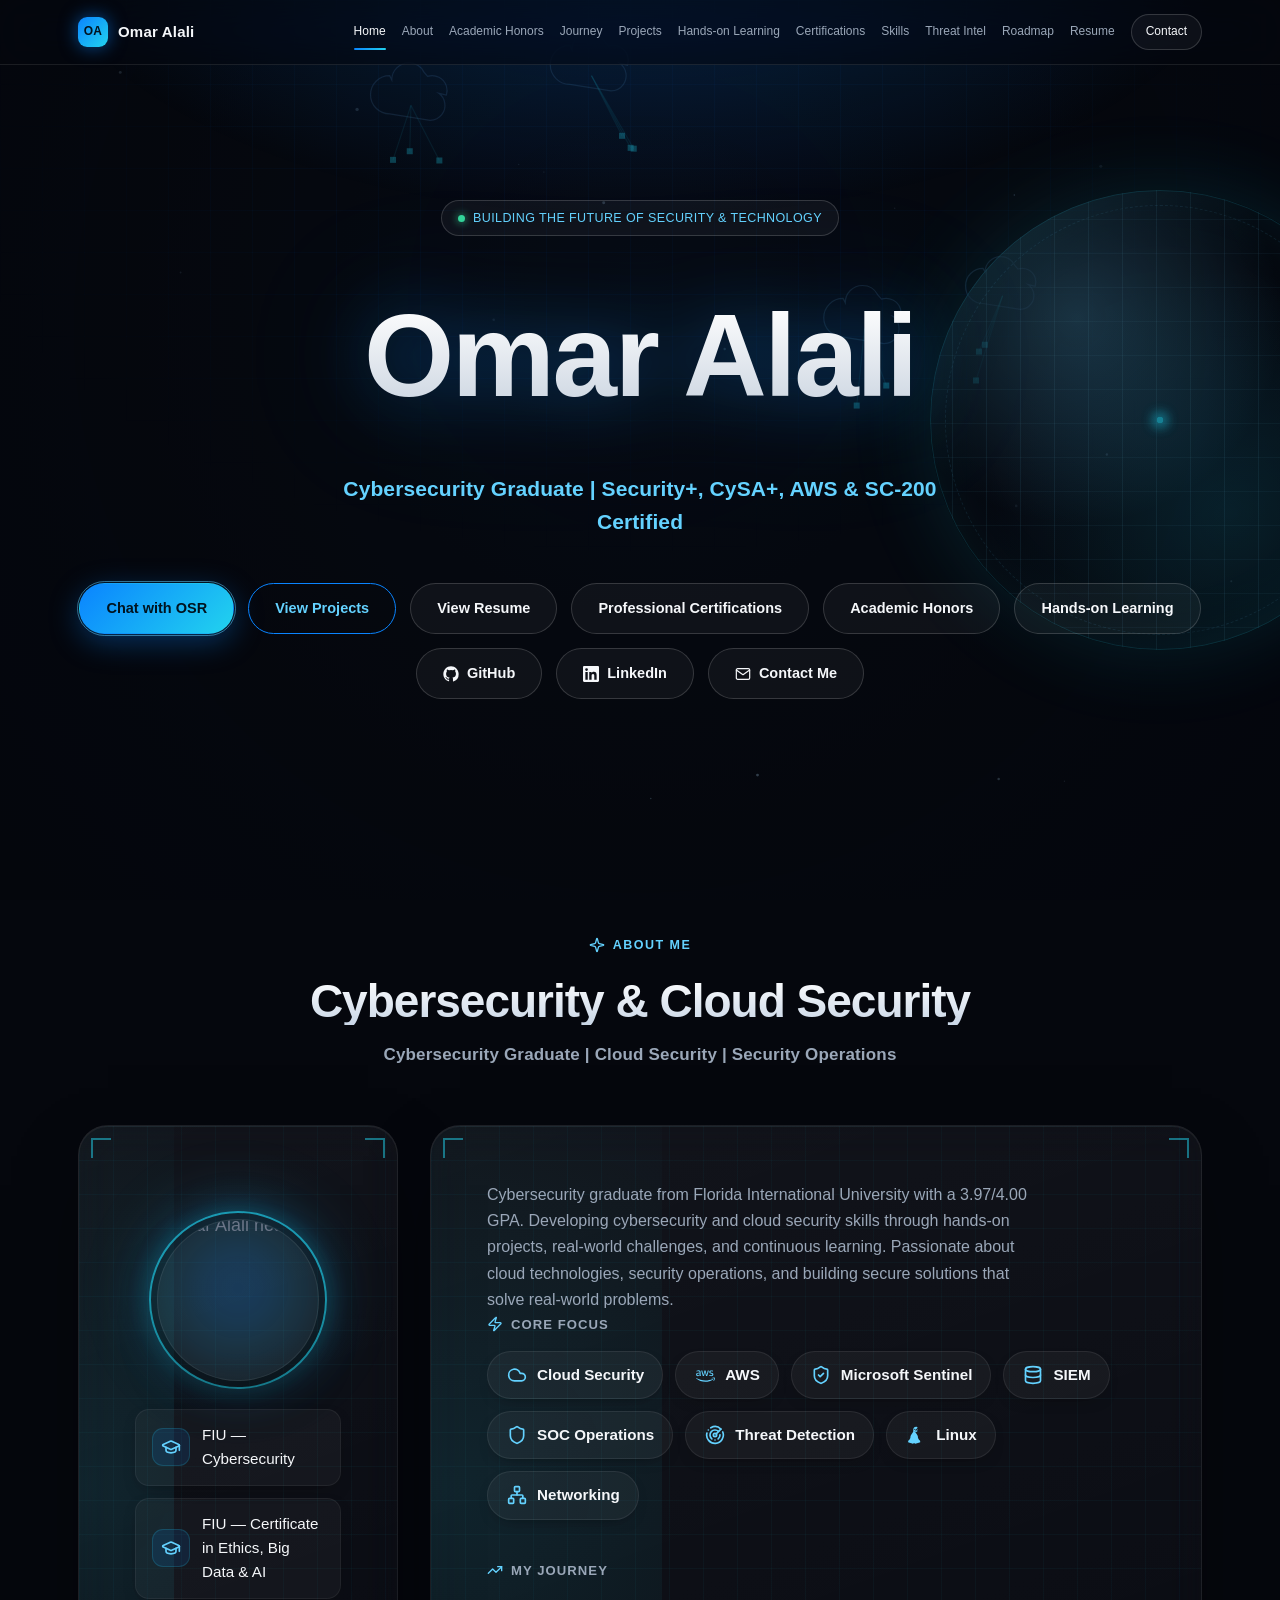
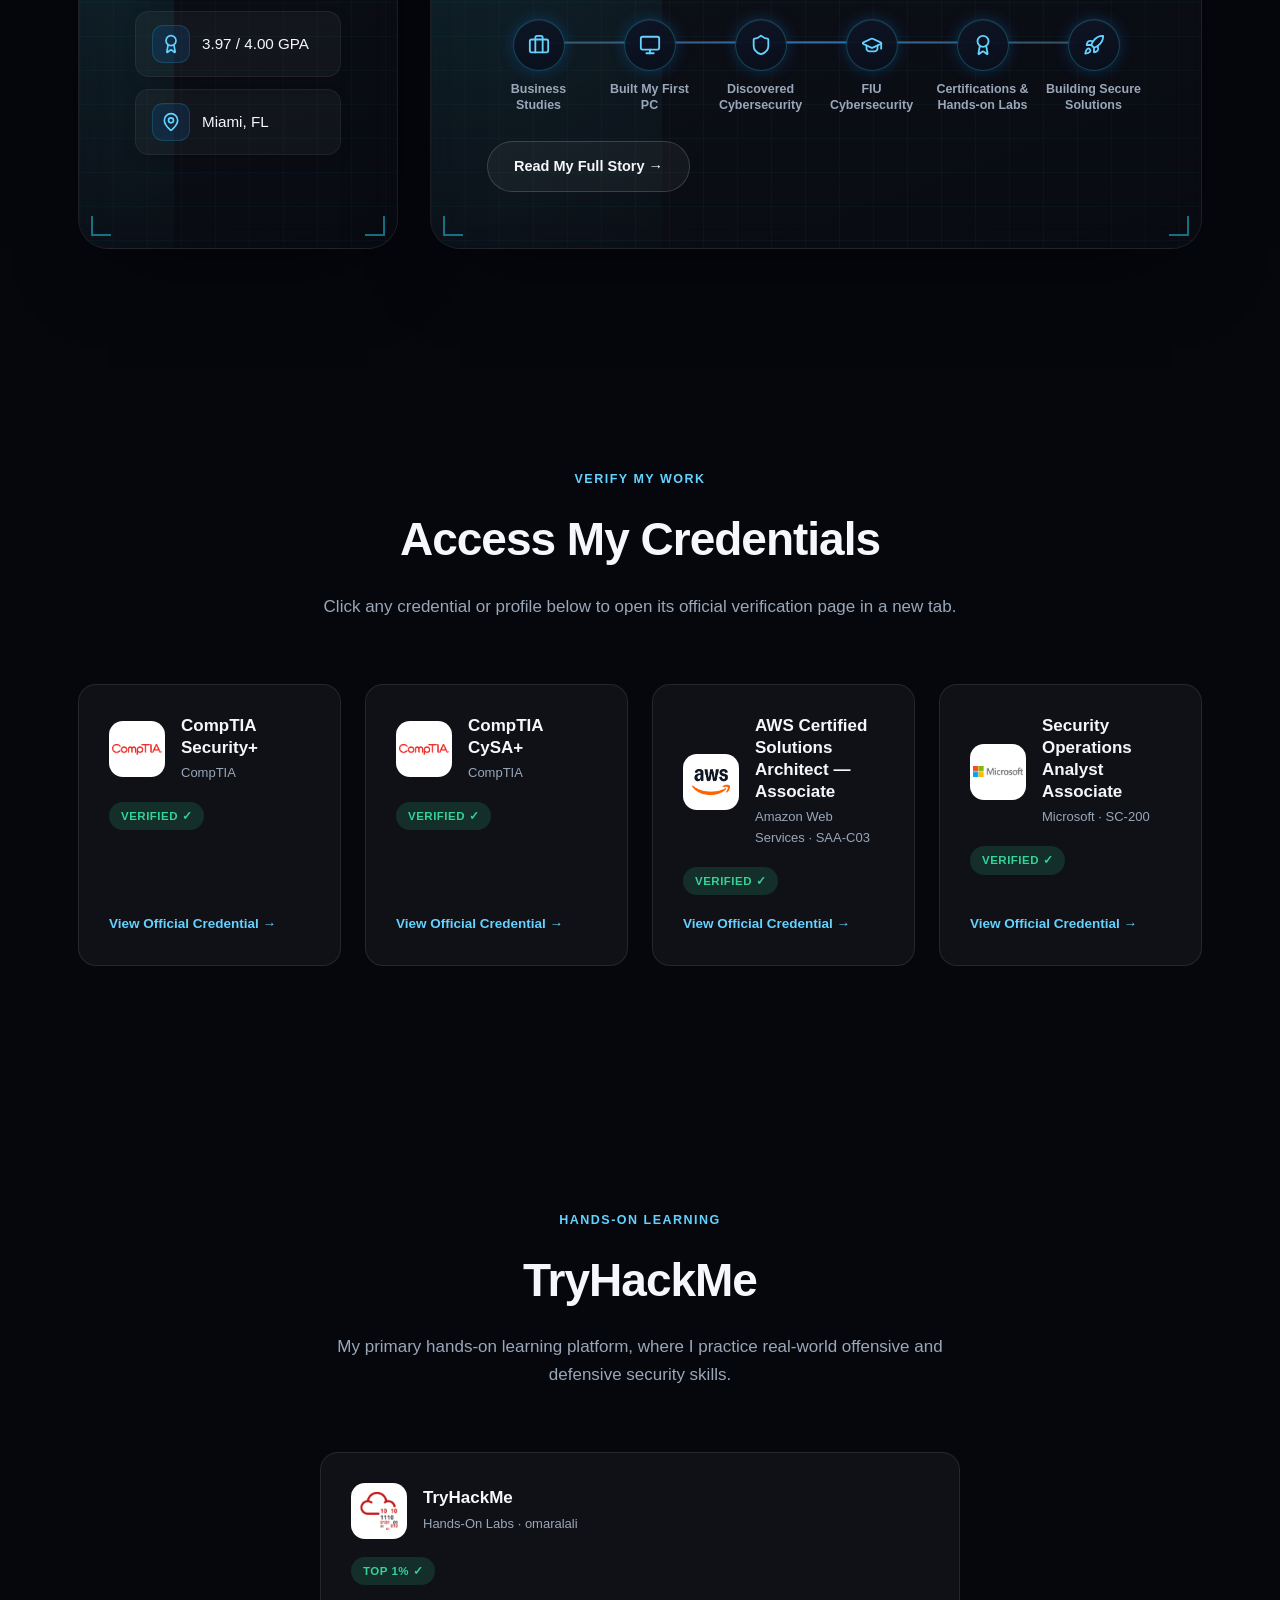
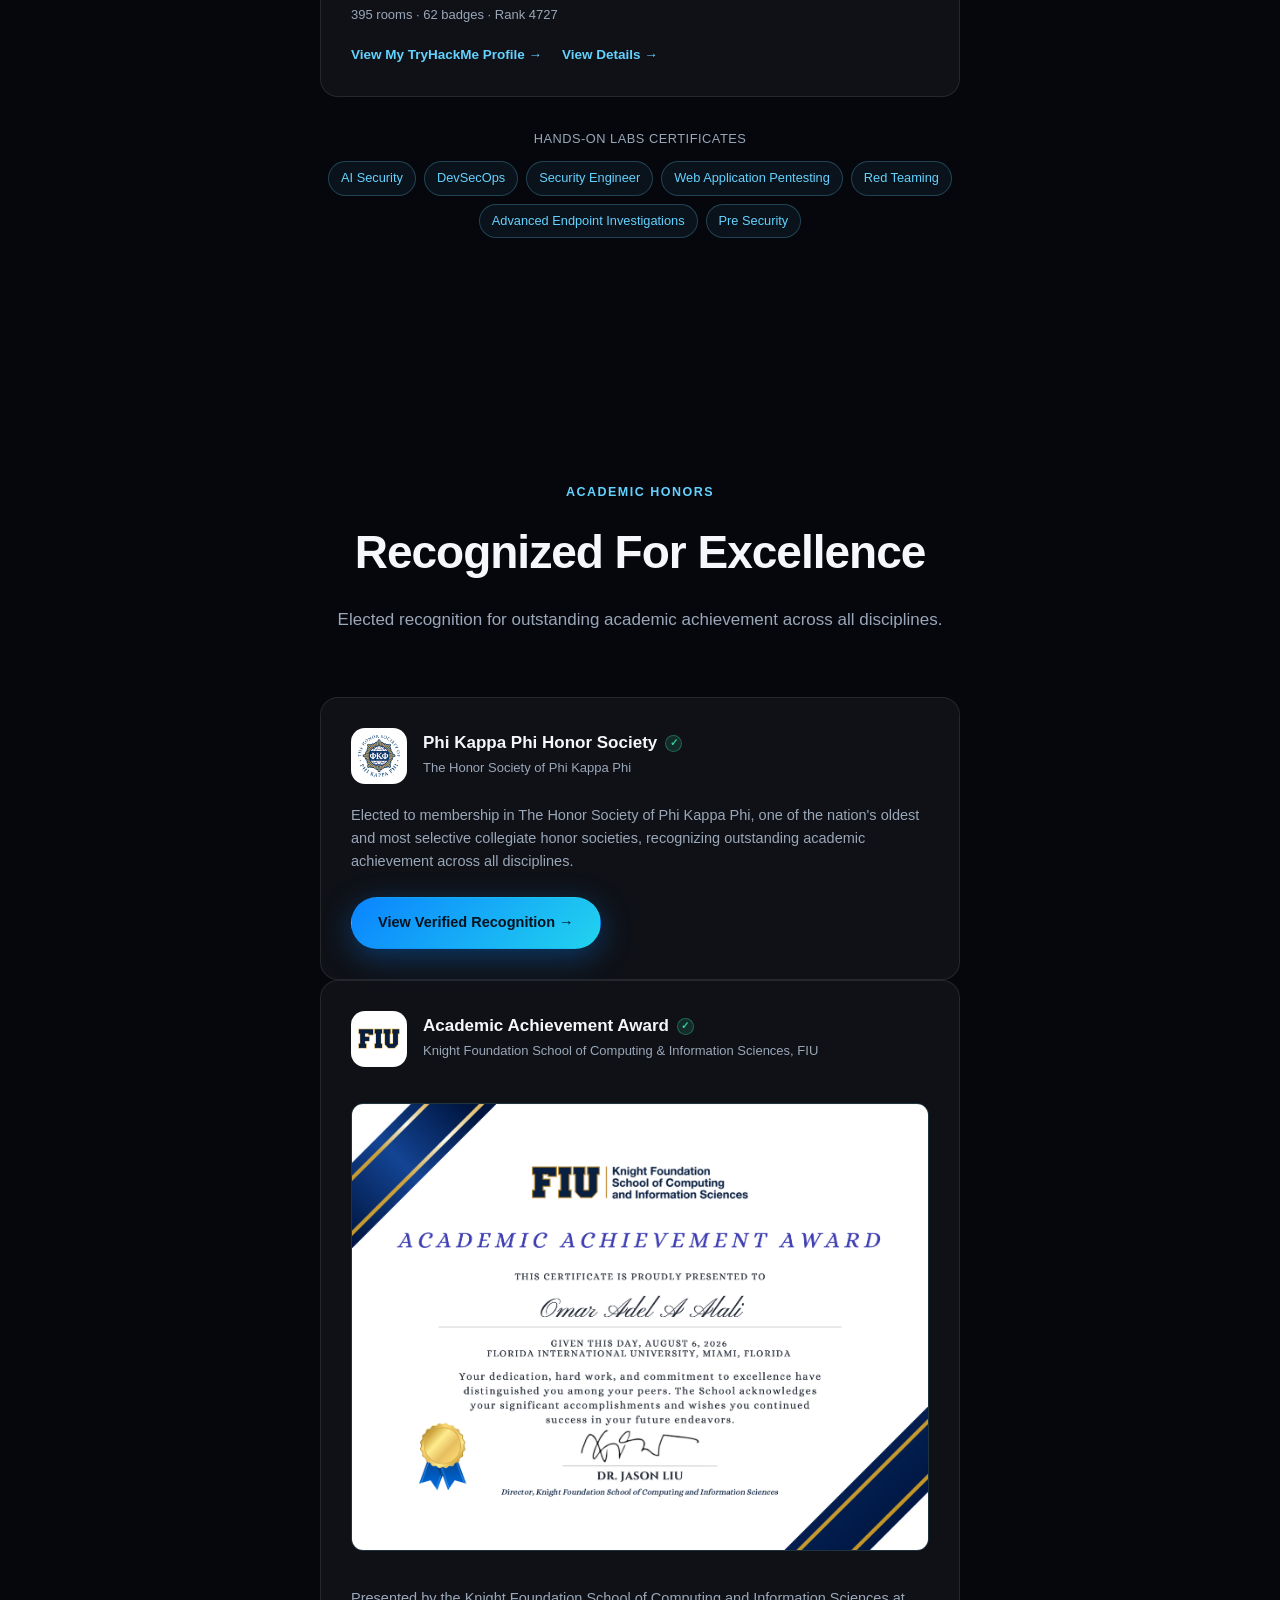
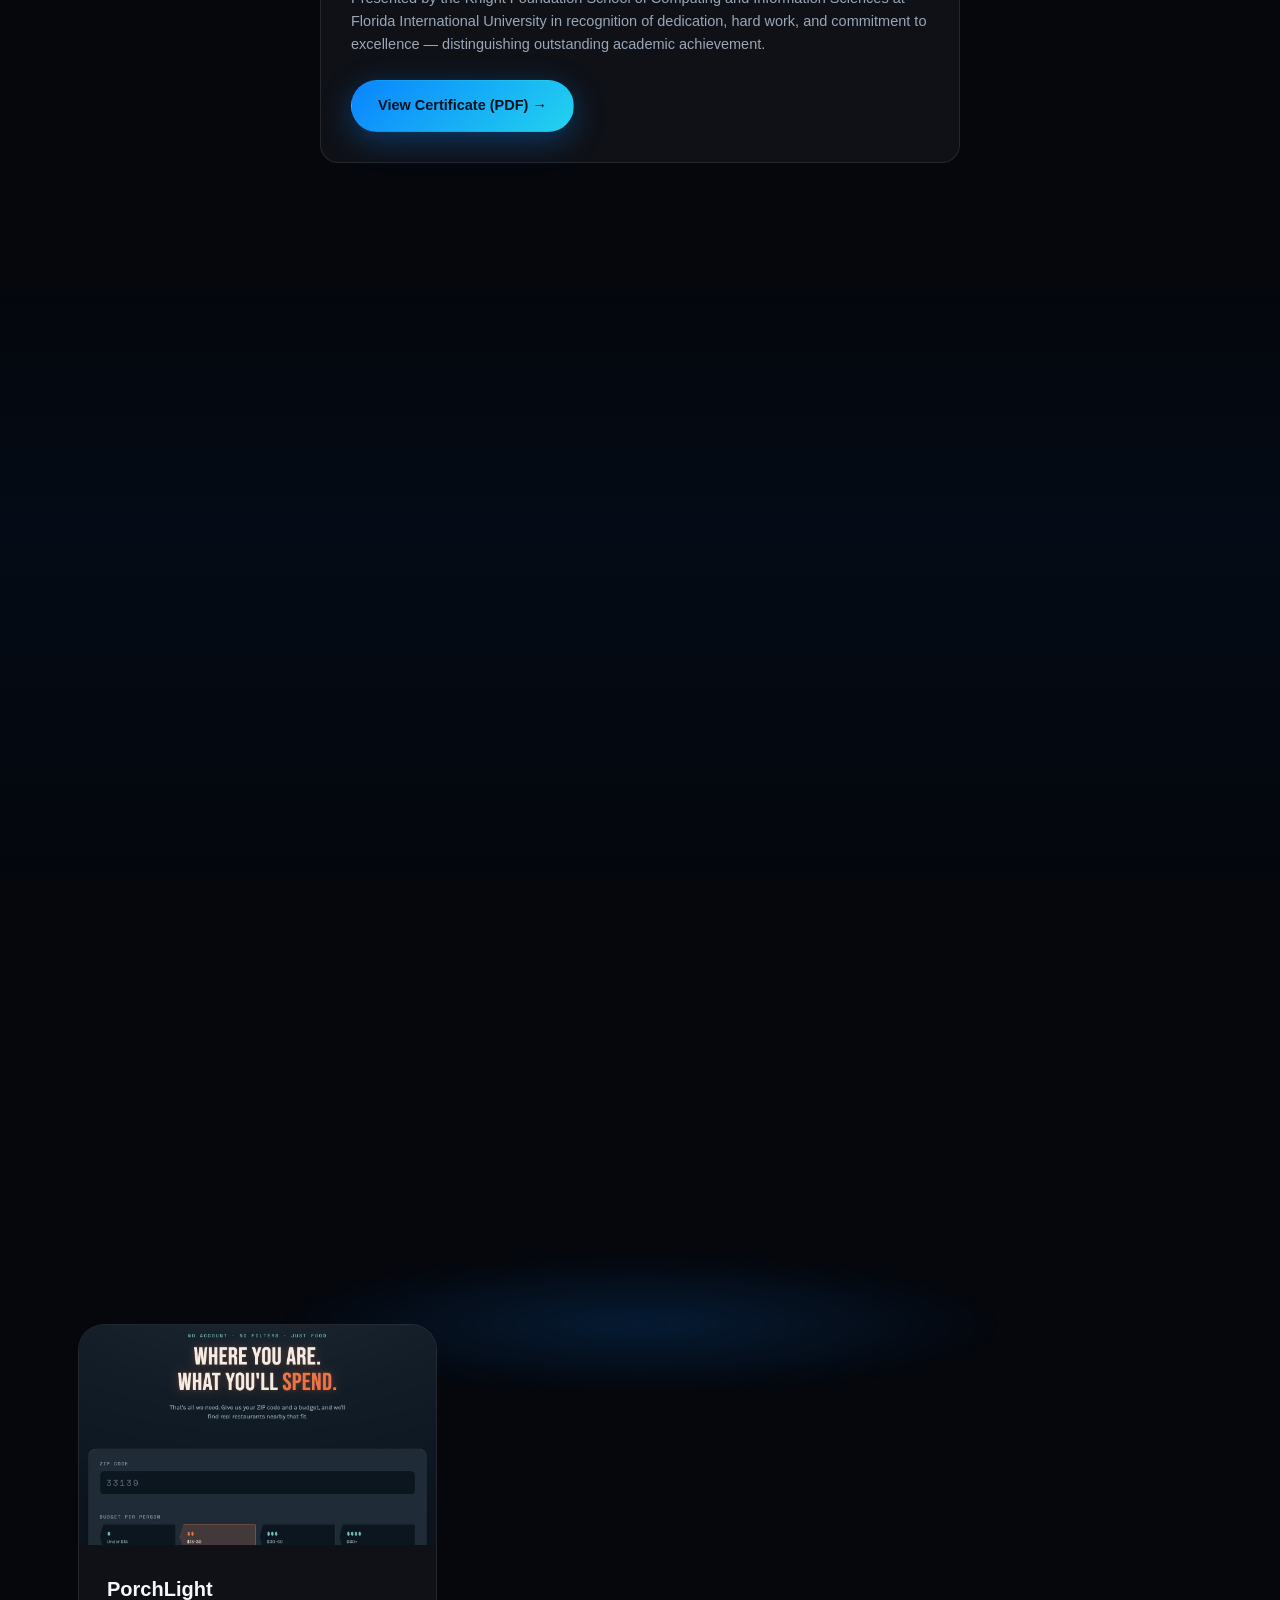
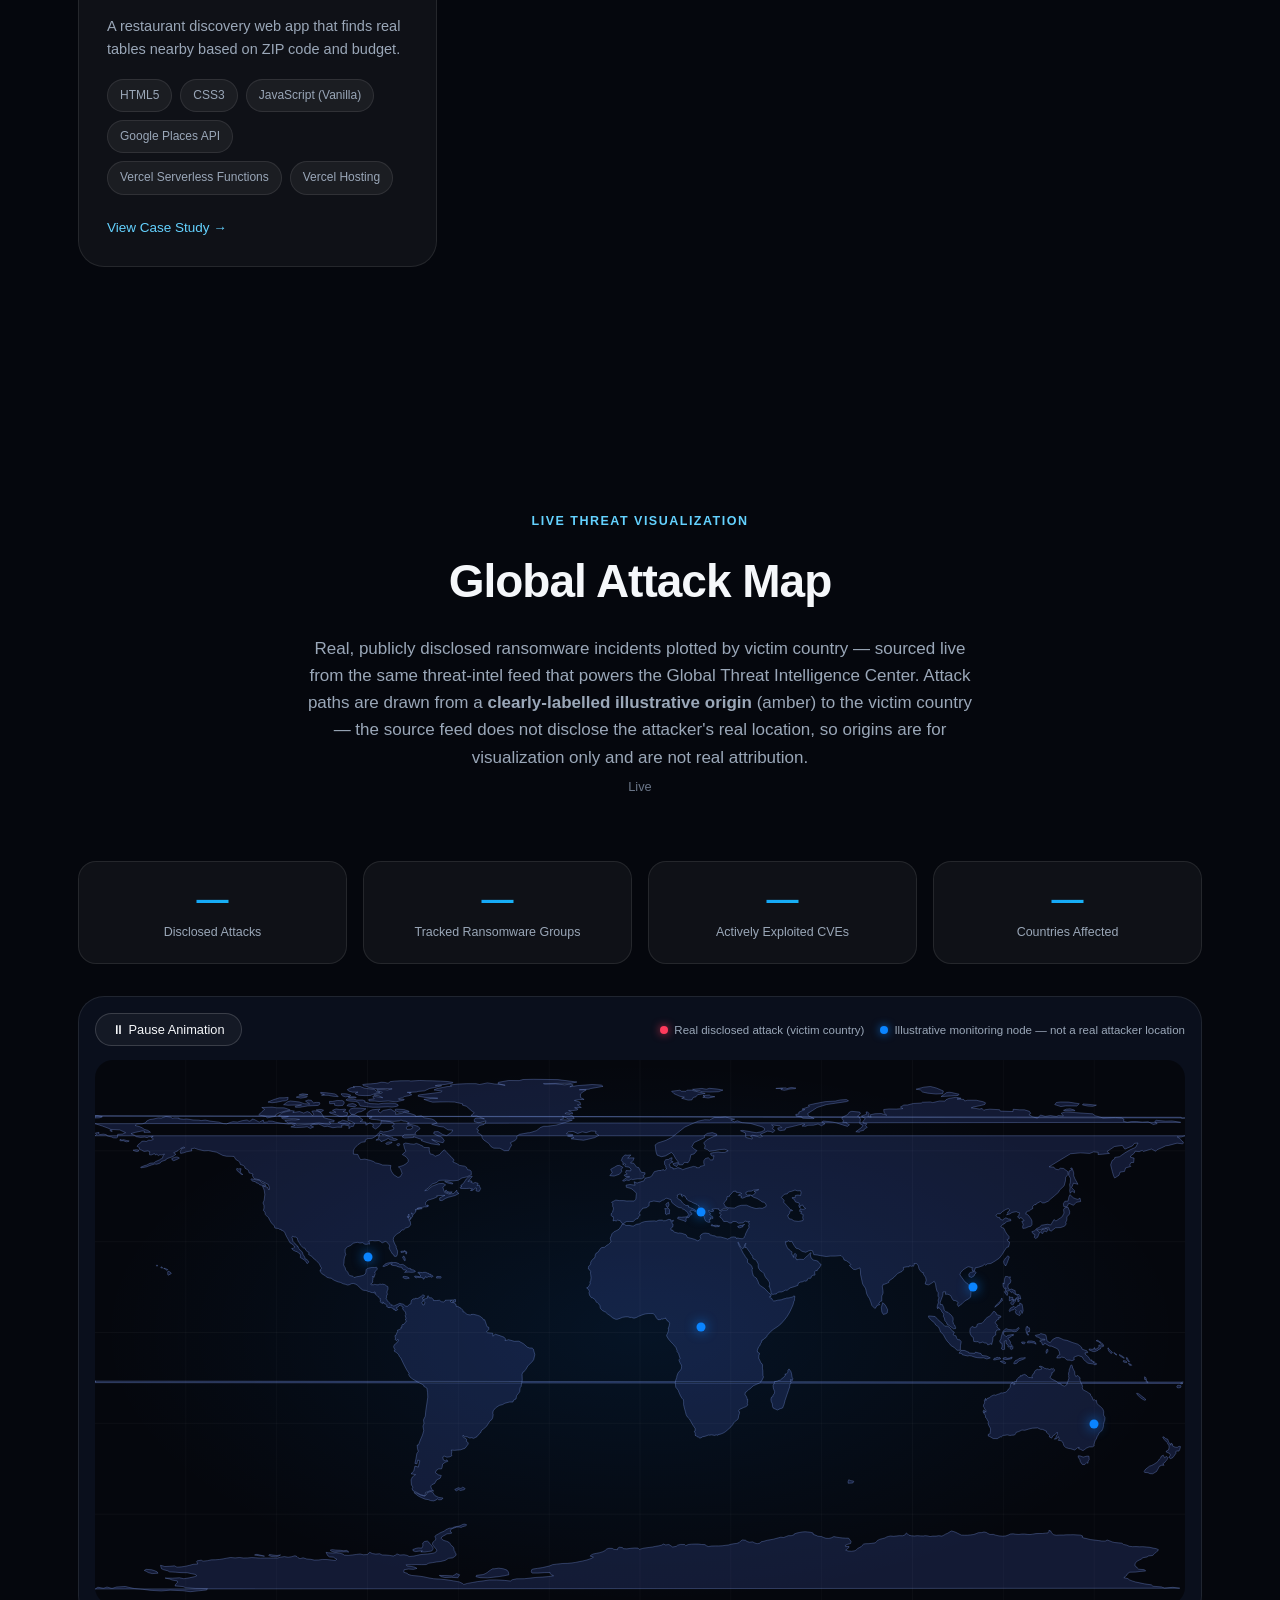
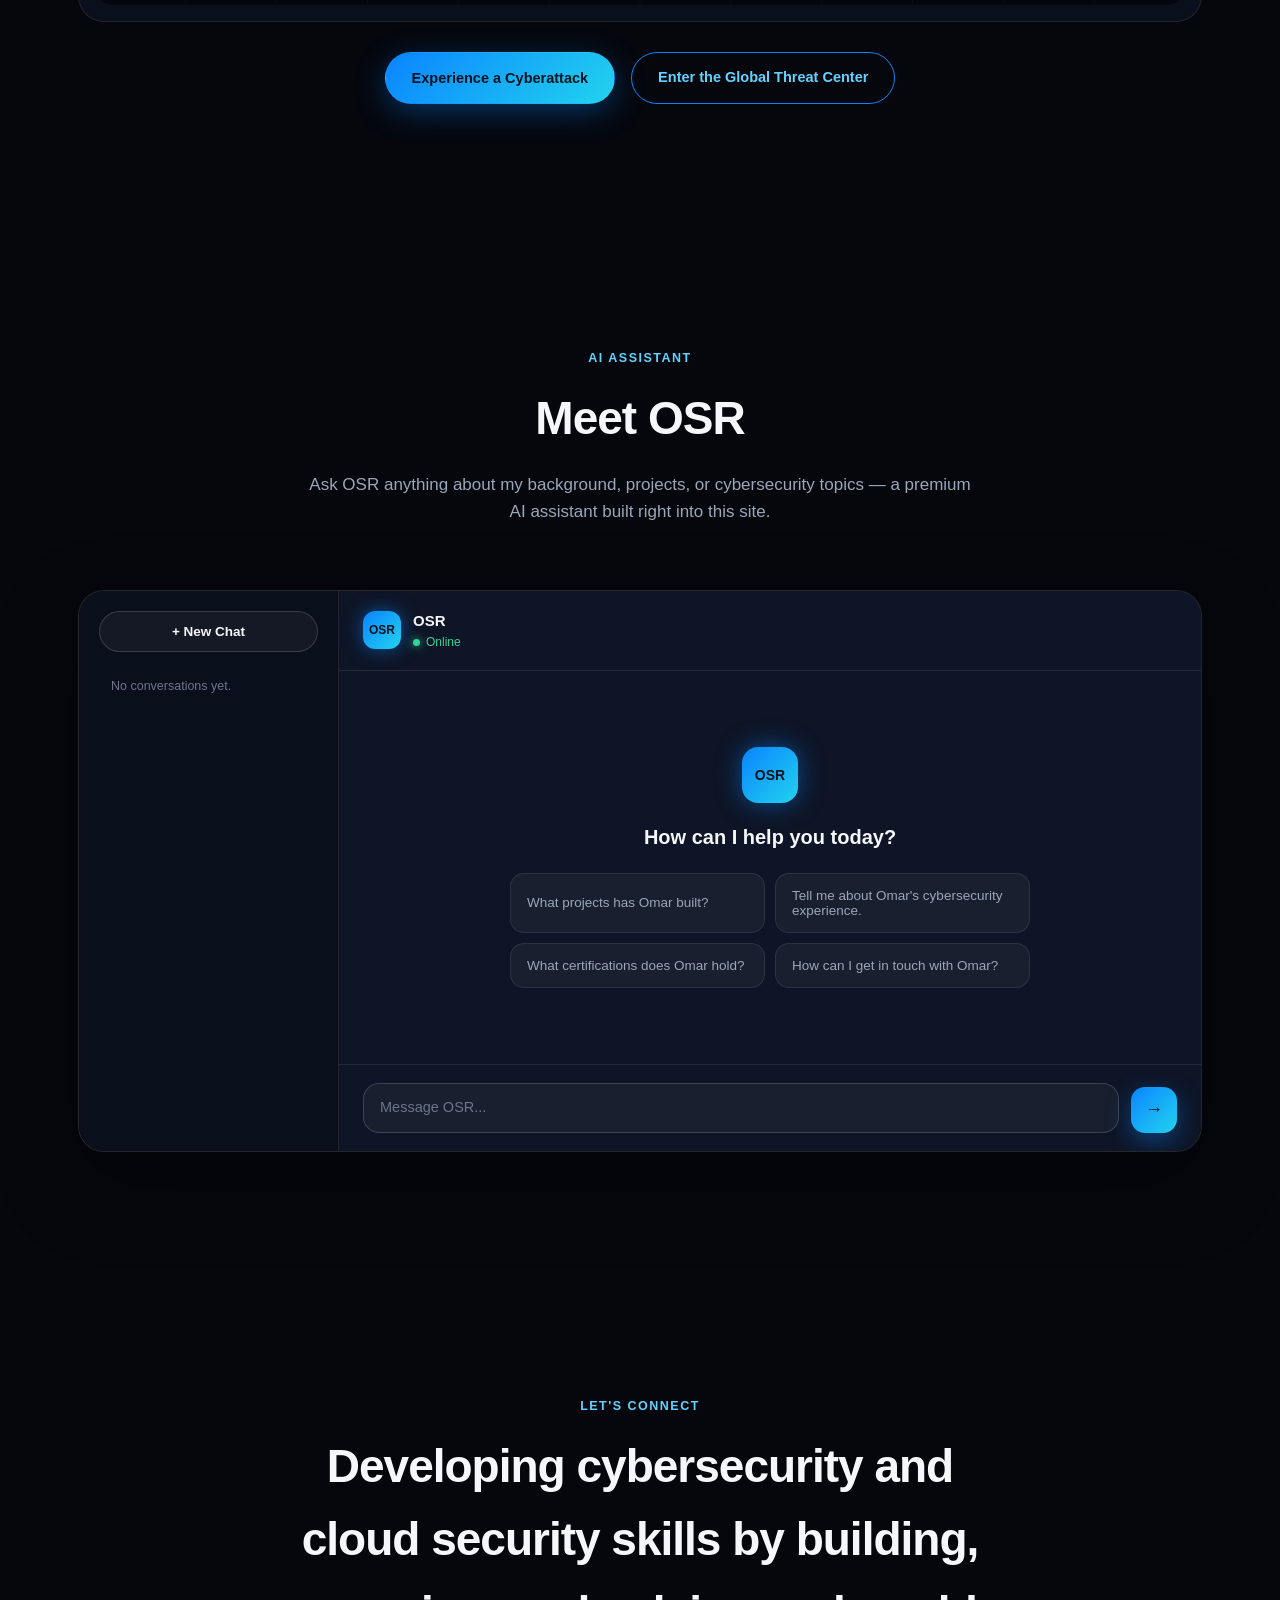
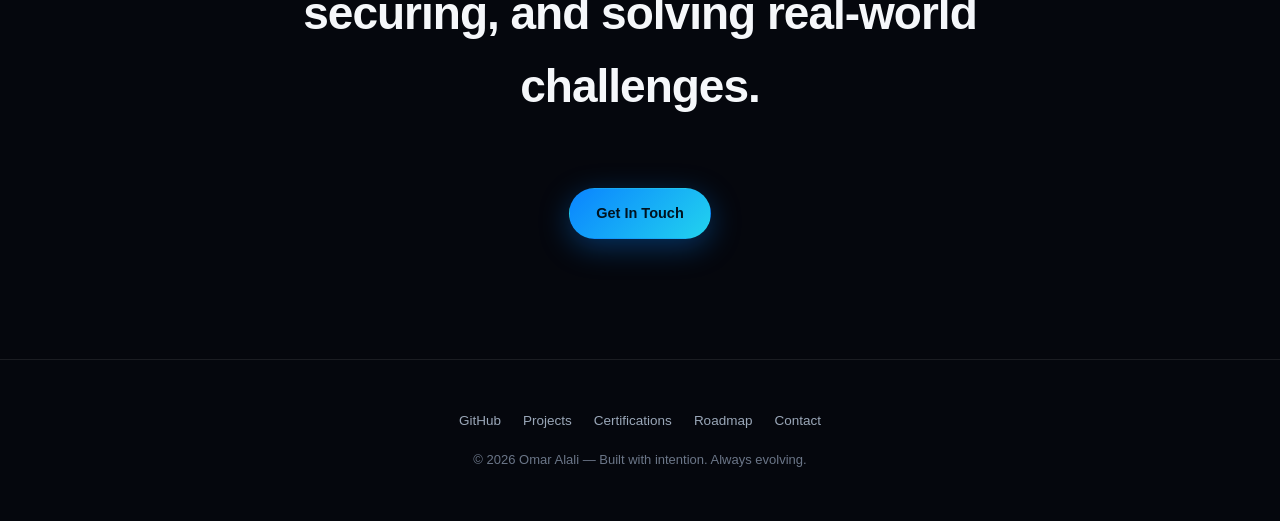
==== index.html @ e1a91ddc "Stretch homepage About Me photo box to match the height of the bio box, vertically centering its con" ====
<!DOCTYPE html>
<html lang="en">
<head>
<meta charset="UTF-8">
<meta name="viewport" content="width=device-width, initial-scale=1.0">
<title>Omar Alali | Cybersecurity &amp; Cloud Security</title>
<meta name="description" content="Omar Alali &mdash; Cybersecurity graduate building toward Cloud Security Engineer, Security Engineer, and SOC Analyst roles.">
<link rel="stylesheet" href="css/style.css?v=28">

</head>
<body>
<div id="loader" class="loader" role="status" aria-label="Loading">
  <div class="loader-inner">
    <span class="loader-ring"></span>
    <span class="loader-ring"></span>
    <span class="loader-mark">OA</span>
  </div>
</div>
<canvas id="network-canvas"></canvas>

<nav class="navbar">
<div class="container">
<a href="index.html" class="brand"><span class="brand-mark">OA</span>Omar Alali</a>
<div class="nav-links">
<a href="index.html">Home</a>
<a href="about.html">About</a>
<a href="index.html#academic-honors">Academic Honors</a>
<a href="journey.html">Journey</a>
<a href="projects.html">Projects</a>
<a href="learning-platforms.html">Hands-on Learning</a>
<a href="certifications.html">Certifications</a>
<a href="skills.html">Skills</a>
<a href="threat-intel.html">Threat Intel</a>
<a href="roadmap.html">Roadmap</a>
<a href="resume.html">Resume</a>
<a href="contact.html" class="nav-cta">Contact</a>
</div>
<button class="nav-toggle" aria-label="Toggle menu"><svg class="nav-ico" xmlns="http://www.w3.org/2000/svg" width="24" height="24" viewBox="0 0 24 24" fill="none" stroke="currentColor" stroke-width="2" stroke-linecap="round" stroke-linejoin="round"><line x1="4" x2="20" y1="6" y2="6"/><line x1="4" x2="20" y1="12" y2="12"/><line x1="4" x2="20" y1="18" y2="18"/></svg></button>
</div>
</nav>
<div class="mobile-menu">
<a href="index.html">Home</a>
<a href="about.html">About</a>
<a href="journey.html">Journey</a>
<a href="projects.html">Projects</a>
<a href="learning-platforms.html">Hands-on Learning</a>
<a href="certifications.html">Certifications</a>
<a href="skills.html">Skills</a>
<a href="threat-intel.html">Threat Intel</a>
<a href="roadmap.html">Roadmap</a>
<a href="resume.html">Resume</a>
<a href="contact.html">Contact</a>
</div>

<main>

<section class="hero">
<div class="hero-bg" aria-hidden="true"></div>
<div class="container">
<div class="hero-parallax" id="heroParallax">
<div class="hero-content">
<span class="eyebrow reveal"><span class="dot"></span>Building the Future of Security &amp; Technology</span>
<h1 class="reveal">Omar Alali</h1>
<p class="subtitle reveal">Cybersecurity Graduate | Security+, CySA+, AWS &amp; SC-200 Certified</p>
<div class="btn-row reveal">
<a class="btn btn-primary btn-osr" href="#osr">Chat with OSR</a> <a class="btn btn-outline" href="projects.html">View Projects</a>
<a class="btn btn-secondary" data-resume-link href="resume.html">View Resume</a>
<a class="btn btn-secondary" href="certifications.html">Professional Certifications</a>
<a class="btn btn-secondary" href="index.html#academic-honors">Academic Honors</a>
<a class="btn btn-secondary" href="learning-platforms.html">Hands-on Learning</a>
<a class="btn btn-secondary btn-icon" href="https://github.com/OmarAlali966" target="_blank" rel="noopener"><svg class="btn-icon-svg" viewBox="0 0 24 24" fill="currentColor" aria-hidden="true"><path d="M12 .5C5.73.5.5 5.73.5 12c0 5.09 3.29 9.4 7.86 10.94.57.11.78-.25.78-.55 0-.27-.01-1.13-.02-2.04-3.2.7-3.88-1.35-3.88-1.35-.53-1.34-1.28-1.7-1.28-1.7-1.05-.72.08-.71.08-.71 1.16.08 1.77 1.19 1.77 1.19 1.03 1.77 2.7 1.26 3.36.96.1-.75.4-1.26.72-1.55-2.55-.29-5.23-1.28-5.23-5.7 0-1.26.45-2.29 1.19-3.1-.12-.29-.52-1.46.11-3.05 0 0 .97-.31 3.18 1.18a11 11 0 0 1 5.8 0c2.2-1.49 3.17-1.18 3.17-1.18.64 1.59.24 2.76.12 3.05.74.81 1.19 1.84 1.19 3.1 0 4.43-2.69 5.41-5.25 5.7.42.36.78 1.08.78 2.18 0 1.58-.01 2.85-.01 3.24 0 .3.2.66.79.55A11.5 11.5 0 0 0 23.5 12C23.5 5.73 18.27.5 12 .5z"/></svg>GitHub</a>
<a class="btn btn-secondary btn-icon" data-config="social.linkedin" data-config-href href="https://www.linkedin.com/in/omaradelalali" target="_blank" rel="noopener"><svg class="btn-icon-svg" viewBox="0 0 24 24" fill="currentColor" aria-hidden="true"><path d="M20.45 20.45h-3.55v-5.57c0-1.33-.02-3.03-1.85-3.03-1.85 0-2.14 1.44-2.14 2.94v5.66H9.36V9h3.41v1.56h.05c.48-.9 1.64-1.85 3.38-1.85 3.6 0 4.27 2.37 4.27 5.46v6.28zM5.34 7.43a2.07 2.07 0 1 1 0-4.14 2.07 2.07 0 0 1 0 4.14zM7.12 20.45H3.56V9h3.56v11.45zM22.22 0H1.77C.79 0 0 .77 0 1.73v20.54C0 23.23.79 24 1.77 24h20.44C23.2 24 24 23.23 24 22.27V1.73C24 .77 23.2 0 22.22 0z"/></svg>LinkedIn</a>
<a class="btn btn-secondary btn-icon" href="contact.html"><svg class="btn-icon-svg" viewBox="0 0 24 24" fill="none" stroke="currentColor" stroke-width="1.8" stroke-linecap="round" stroke-linejoin="round" aria-hidden="true"><path d="M4 4h16c1.1 0 2 .9 2 2v12c0 1.1-.9 2-2 2H4c-1.1 0-2-.9-2-2V6c0-1.1.9-2 2-2z"/><polyline points="22,6 12,13 2,6"></polyline></svg>Contact Me</a>
</div>
</div>
</div>
</div>
</section>

<section class="section about-section">
<div class="container">
<div class="section-head reveal">
<span class="kicker"><span class="kicker-ico"><svg width="22" height="22" viewBox="0 0 24 24" fill="none" stroke="currentColor" stroke-width="2" stroke-linecap="round" stroke-linejoin="round"  aria-hidden="true"><path d="M9.937 15.5A2 2 0 0 0 8.5 14.063l-6.135-1.582a.5.5 0 0 1 0-.962L8.5 9.936A2 2 0 0 0 9.937 8.5l1.582-6.135a.5.5 0 0 1 .963 0L14.063 8.5A2 2 0 0 0 15.5 9.937l6.135 1.581a.5.5 0 0 1 0 .964L15.5 14.063a2 2 0 0 0-1.437 1.437l-1.582 6.135a.5.5 0 0 1-.963 0z"/></svg></span>About Me</span>
<h2 class="about-title">Cybersecurity &amp; Cloud Security</h2>
<p class="about-subtitle">Cybersecurity Graduate | Cloud Security | Security Operations</p>
</div>
<div class="about-grid reveal glass-card">
<div class="about-left cyber-panel about-card glass-card">
<span class="corner corner-tl"></span><span class="corner corner-tr"></span><span class="corner corner-bl"></span><span class="corner corner-br"></span>
<div class="photo-ring">
<div class="photo-glow" aria-hidden="true"></div>
<div class="photo-frame has-photo">
<img src="assets/images/omar.jpg" alt="Omar Alali headshot" class="profile-photo" loading="lazy">
</div>
</div>
<div class="info-cards">
<div class="info-card"><span class="info-ico"><svg width="22" height="22" viewBox="0 0 24 24" fill="none" stroke="currentColor" stroke-width="2" stroke-linecap="round" stroke-linejoin="round"  aria-hidden="true"><path d="M21.42 10.922a1 1 0 0 0-.019-1.838L12.83 5.18a2 2 0 0 0-1.66 0L2.6 9.08a1 1 0 0 0 0 1.832l8.57 3.908a2 2 0 0 0 1.66 0z"/><path d="M22 10v6"/><path d="M6 12.5V16a6 3 0 0 0 12 0v-3.5"/></svg></span><span class="info-txt">FIU &mdash; Cybersecurity</span></div>
<div class="info-card"><span class="info-ico"><svg width="22" height="22" viewBox="0 0 24 24" fill="none" stroke="currentColor" stroke-width="2" stroke-linecap="round" stroke-linejoin="round"  aria-hidden="true"><path d="M21.42 10.922a1 1 0 0 0-.019-1.838L12.83 5.18a2 2 0 0 0-1.66 0L2.6 9.08a1 1 0 0 0 0 1.832l8.57 3.908a2 2 0 0 0 1.66 0z"/><path d="M22 10v6"/><path d="M6 12.5V16a6 3 0 0 0 12 0v-3.5"/></svg></span><span class="info-txt">FIU &mdash; Certificate in Ethics, Big Data &amp; AI</span></div>
<div class="info-card"><span class="info-ico"><svg width="22" height="22" viewBox="0 0 24 24" fill="none" stroke="currentColor" stroke-width="2" stroke-linecap="round" stroke-linejoin="round"  aria-hidden="true"><path d="m15.477 12.89 1.515 8.526a.5.5 0 0 1-.81.47l-3.58-2.687a1 1 0 0 0-1.197 0l-3.586 2.686a.5.5 0 0 1-.81-.469l1.514-8.526"/><circle cx="12" cy="8" r="6"/></svg></span><span class="info-txt">3.97 / 4.00 GPA</span></div>
<div class="info-card"><span class="info-ico"><svg width="22" height="22" viewBox="0 0 24 24" fill="none" stroke="currentColor" stroke-width="2" stroke-linecap="round" stroke-linejoin="round"  aria-hidden="true"><path d="M20 10c0 4.993-5.539 10.193-7.399 11.799a1 1 0 0 1-1.202 0C9.539 20.193 4 14.993 4 10a8 8 0 0 1 16 0"/><circle cx="12" cy="10" r="3"/></svg></span><span class="info-txt">Miami, FL</span></div>
</div>
</div>
<div class="about-right cyber-panel about-card glass-card">
<span class="corner corner-tl"></span><span class="corner corner-tr"></span><span class="corner corner-bl"></span><span class="corner corner-br"></span>
<div class="story">
<p class="lead-summary">Cybersecurity graduate from Florida International University with a 3.97/4.00 GPA. Developing cybersecurity and cloud security skills through hands-on projects, real-world challenges, and continuous learning. Passionate about cloud technologies, security operations, and building secure solutions that solve real-world problems.</p>
<div class="focus-block">
<div class="focus-label"><span class="label-ico"><svg width="22" height="22" viewBox="0 0 24 24" fill="none" stroke="currentColor" stroke-width="2" stroke-linecap="round" stroke-linejoin="round"  aria-hidden="true"><path d="M4 14a1 1 0 0 1-.78-1.63l9.9-10.2a.5.5 0 0 1 .86.46l-1.92 6.02A1 1 0 0 0 13 10h7a1 1 0 0 1 .78 1.63l-9.9 10.2a.5.5 0 0 1-.86-.46l1.92-6.02A1 1 0 0 0 11 14z"/></svg></span>Core Focus</div>
<div class="focus-grid">
<span class="focus-pill"><span class="focus-ico"><svg width="22" height="22" viewBox="0 0 24 24" fill="none" stroke="currentColor" stroke-width="2" stroke-linecap="round" stroke-linejoin="round"  aria-hidden="true"><path d="M17.5 19H9a7 7 0 1 1 6.71-9h1.79a4.5 4.5 0 1 1 0 9"/></svg></span>Cloud Security</span>
<span class="focus-pill"><span class="focus-ico"><svg width="22" height="22" viewBox="0 0 48 48" fill="currentColor" stroke="none" aria-hidden="true"><path d="M13.53 22.5c0 .58.06 1.05.17 1.4.12.34.28.72.5 1.12.08.13.11.25.11.36 0 .15-.09.31-.29.46l-.95.63a.72.72 0 0 1-.39.14c-.15 0-.31-.08-.46-.22a4.8 4.8 0 0 1-.55-.72 12 12 0 0 1-.47-.9c-1.18 1.38-2.65 2.07-4.43 2.07-1.26 0-2.27-.36-3.01-1.09-.74-.72-1.11-1.69-1.11-2.9 0-1.28.45-2.32 1.37-3.11.92-.79 2.14-1.19 3.69-1.19.51 0 1.04.04 1.6.12.56.08 1.13.2 1.74.34v-1.11c0-1.15-.24-1.95-.71-2.42-.48-.46-1.3-.69-2.46-.69-.53 0-1.07.06-1.63.19-.56.13-1.1.29-1.63.5-.24.1-.42.16-.53.19a.9.9 0 0 1-.24.04c-.21 0-.32-.15-.32-.46v-.74c0-.24.03-.42.11-.53.08-.11.22-.21.44-.32.53-.27 1.16-.5 1.9-.69a9.2 9.2 0 0 1 2.35-.29c1.79 0 3.1.41 3.94 1.22.83.81 1.25 2.05 1.25 3.71v4.88Zm-6.11 2.29c.5 0 1.02-.09 1.57-.28.55-.18 1.04-.51 1.45-.97.24-.29.42-.61.51-.98.09-.36.14-.8.14-1.32v-.63a12 12 0 0 0-1.39-.26 11 11 0 0 0-1.42-.09c-1.01 0-1.75.2-2.25.6-.5.4-.74.97-.74 1.71 0 .69.18 1.21.54 1.56.35.36.86.53 1.53.53Zm12.09 1.63c-.27 0-.45-.05-.57-.15-.12-.09-.23-.3-.32-.58l-3.54-11.65c-.09-.3-.14-.5-.14-.6 0-.24.12-.37.36-.37h1.48c.28 0 .48.05.58.15.12.09.22.3.31.58l2.53 9.97 2.35-9.97c.08-.3.18-.5.3-.58.12-.09.32-.15.59-.15h1.2c.28 0 .48.05.6.15.12.09.23.3.3.58l2.38 10.09 2.61-10.09c.09-.3.2-.5.31-.58.12-.09.32-.15.58-.15h1.4c.24 0 .37.12.37.37 0 .07-.01.15-.03.24-.02.09-.05.21-.11.38l-3.63 11.65c-.09.3-.2.5-.32.58-.12.09-.31.15-.57.15h-1.29c-.28 0-.48-.05-.6-.15-.12-.1-.23-.3-.3-.59l-2.34-9.72-2.32 9.71c-.08.3-.17.5-.3.6-.12.1-.33.15-.6.15h-1.29Zm19.34.41c-.77 0-1.55-.09-2.29-.27-.75-.18-1.33-.37-1.71-.6-.24-.13-.4-.28-.46-.42a1.06 1.06 0 0 1-.09-.42v-.77c0-.31.12-.46.34-.46.09 0 .18.01.26.04.09.03.22.09.36.15.5.22 1.04.39 1.61.51.58.12 1.15.18 1.73.18.92 0 1.63-.16 2.13-.48.5-.32.75-.79.75-1.39 0-.41-.13-.75-.4-1.03-.26-.28-.76-.53-1.48-.77l-2.13-.66c-1.07-.34-1.86-.83-2.35-1.49-.49-.65-.74-1.37-.74-2.14 0-.62.13-1.16.4-1.63.27-.47.63-.88 1.08-1.2.45-.34.96-.59 1.56-.77.6-.18 1.23-.26 1.89-.26.33 0 .67.02 1 .07.34.04.65.1.96.16.29.07.57.15.83.24.26.09.46.18.6.27.2.12.34.24.42.37.08.12.12.29.12.5v.71c0 .31-.12.47-.34.47-.12 0-.31-.06-.56-.18-.84-.38-1.78-.57-2.82-.57-.83 0-1.48.13-1.93.4-.45.27-.68.68-.68 1.26 0 .41.14.76.44 1.05.29.28.84.56 1.62.81l2.09.66c1.05.34 1.81.81 2.27 1.42.46.6.68 1.29.68 2.06 0 .64-.13 1.21-.39 1.71-.27.5-.63.94-1.1 1.29-.46.36-1.02.62-1.66.81-.67.19-1.36.29-2.11.29Z"/><path d="M43.4 34.76c-4.98 3.68-12.22 5.63-18.45 5.63-8.73 0-16.59-3.23-22.54-8.6-.47-.42-.05-1 .51-.67 6.42 3.73 14.35 5.99 22.55 5.99 5.53 0 11.61-1.15 17.2-3.52.84-.36 1.55.55.73 1.17Z"/><path d="M45.48 32.39c-.64-.82-4.22-.39-5.83-.19-.49.06-.56-.37-.12-.68 2.85-2.01 7.53-1.43 8.08-.76.55.68-.15 5.37-2.82 7.61-.41.35-.8.16-.62-.29.6-1.5 1.95-4.87 1.31-5.69Z"/></svg></span>AWS</span>
<span class="focus-pill"><span class="focus-ico"><svg width="22" height="22" viewBox="0 0 24 24" fill="none" stroke="currentColor" stroke-width="2" stroke-linecap="round" stroke-linejoin="round"  aria-hidden="true"><path d="M20 13c0 5-3.5 7.5-7.66 8.95a1 1 0 0 1-.67-.01C7.5 20.5 4 18 4 13V6a1 1 0 0 1 1-1c2 0 4.5-1.2 6.24-2.72a1.17 1.17 0 0 1 1.52 0C14.51 3.81 17 5 19 5a1 1 0 0 1 1 1z"/><path d="m9 12 2 2 4-4"/></svg></span>Microsoft Sentinel</span>
<span class="focus-pill"><span class="focus-ico"><svg width="22" height="22" viewBox="0 0 24 24" fill="none" stroke="currentColor" stroke-width="2" stroke-linecap="round" stroke-linejoin="round"  aria-hidden="true"><ellipse cx="12" cy="5" rx="9" ry="3"/><path d="M3 5V19A9 3 0 0 0 21 19V5"/><path d="M3 12A9 3 0 0 0 21 12"/></svg></span>SIEM</span>
<span class="focus-pill"><span class="focus-ico"><svg width="22" height="22" viewBox="0 0 24 24" fill="none" stroke="currentColor" stroke-width="2" stroke-linecap="round" stroke-linejoin="round"  aria-hidden="true"><path d="M20 13c0 5-3.5 7.5-7.66 8.95a1 1 0 0 1-.67-.01C7.5 20.5 4 18 4 13V6a1 1 0 0 1 1-1c2 0 4.5-1.2 6.24-2.72a1.17 1.17 0 0 1 1.52 0C14.51 3.81 17 5 19 5a1 1 0 0 1 1 1z"/></svg></span>SOC Operations</span>
<span class="focus-pill"><span class="focus-ico"><svg width="22" height="22" viewBox="0 0 24 24" fill="none" stroke="currentColor" stroke-width="2" stroke-linecap="round" stroke-linejoin="round"  aria-hidden="true"><path d="M19.07 4.93A10 10 0 0 0 6.99 3.34"/><path d="M4 6h.01"/><path d="M2.29 9.62A10 10 0 1 0 21.31 8.35"/><path d="M16.24 7.76A6 6 0 1 0 8.23 16.67"/><path d="M12 18h.01"/><path d="M17.99 11.66A6 6 0 0 1 15.77 16.67"/><circle cx="12" cy="12" r="2"/><path d="m13.41 10.59 5.66-5.66"/></svg></span>Threat Detection</span>
<span class="focus-pill"><span class="focus-ico"><svg width="22" height="22" viewBox="0 0 48 48" fill="currentColor" stroke="none" aria-hidden="true"><path d="M24.03 4c-3.9 0-6.6 3.02-6.6 7.36 0 1.06.05 2.05.05 3.06 0 1.55-.6 2.72-1.66 4.2-1.3 1.83-3.02 3.9-4.3 6.66-.63 1.35-1.06 2.86-1.06 4.5 0 .5.04.98.12 1.44-.35.3-.66.66-.9 1.1-.5.9-.7 1.9-1.2 2.7-.46.74-1.14 1.2-1.86 1.66-.42.27-.86.55-1.1 1.02-.12.24-.17.5-.14.78.03.28.03.5-.02.72-.1.44-.36.7-.36 1.24 0 .3.1.6.28.86.55.8 1.86.98 3.28 1.16 1.44.18 3 .35 4.2 1.16.13.08.26.18.4.28.83.6 1.9.9 2.94.9 1.12 0 2.1-.36 2.72-1.12.02-.02.04-.04.05-.06.5.02 1 .02 1.5 0 .02.02.03.04.05.06.62.76 1.6 1.12 2.72 1.12 1.04 0 2.1-.3 2.94-.9.14-.1.27-.2.4-.28 1.2-.8 2.76-.98 4.2-1.16 1.42-.18 2.73-.36 3.28-1.16.18-.26.28-.56.28-.86 0-.54-.26-.8-.36-1.24-.05-.22-.05-.44-.02-.72.03-.28-.02-.54-.14-.78-.24-.47-.68-.75-1.1-1.02-.72-.46-1.4-.92-1.86-1.66-.5-.8-.7-1.8-1.2-2.7-.24-.44-.55-.8-.9-1.1.08-.46.12-.94.12-1.44 0-1.64-.43-3.15-1.06-4.5-1.28-2.76-3-4.83-4.3-6.66-1.06-1.48-1.66-2.65-1.66-4.2 0-1.01.05-2 .05-3.06C30.63 7.02 27.93 4 24.03 4Zm-2.7 6.02c.8 0 1.44.9 1.44 2 0 .4-.08.76-.22 1.06-.28-.14-.58-.26-.86-.44.16-.14.28-.4.28-.68 0-.46-.3-.84-.66-.84s-.66.38-.66.84c0 .05 0 .1.01.14-.36-.2-.7-.4-.94-.68-.06-.2-.1-.42-.1-.66 0-1.1.64-2 1.44-2Zm5.42 0c.8 0 1.44.9 1.44 2 0 .24-.04.46-.1.66-.24.28-.58.48-.94.68 0-.05.01-.1.01-.14 0-.46-.3-.84-.66-.84s-.66.38-.66.84c0 .28.12.54.28.68-.28.18-.58.3-.86.44a2.4 2.4 0 0 1-.22-1.06c0-1.1.64-2 1.44-2Zm-2.72 3.34c1.5 0 3.3.86 3.3 1.6 0 .3-.32.5-.72.72-.7.4-1.68.86-2.58.86s-1.88-.46-2.58-.86c-.4-.22-.72-.42-.72-.72 0-.74 1.8-1.6 3.3-1.6Z"/></svg></span>Linux</span>
<span class="focus-pill"><span class="focus-ico"><svg width="22" height="22" viewBox="0 0 24 24" fill="none" stroke="currentColor" stroke-width="2" stroke-linecap="round" stroke-linejoin="round"  aria-hidden="true"><rect x="16" y="16" width="6" height="6" rx="1"/><rect x="2" y="16" width="6" height="6" rx="1"/><rect x="9" y="2" width="6" height="6" rx="1"/><path d="M5 16v-3a1 1 0 0 1 1-1h12a1 1 0 0 1 1 1v3"/><path d="M12 12V8"/></svg></span>Networking</span>
</div>
</div>
<div class="mini-path-label"><span class="label-ico"><svg width="22" height="22" viewBox="0 0 24 24" fill="none" stroke="currentColor" stroke-width="2" stroke-linecap="round" stroke-linejoin="round"  aria-hidden="true"><path d="M16 7h6v6"/><path d="m22 7-8.5 8.5-5-5L2 17"/></svg></span>My Journey</div>
<div class="mini-path mini-path-h">
<div class="mini-path-item"><div class="mini-path-icon"><svg width="22" height="22" viewBox="0 0 24 24" fill="none" stroke="currentColor" stroke-width="2" stroke-linecap="round" stroke-linejoin="round"  aria-hidden="true"><path d="M16 20V4a2 2 0 0 0-2-2h-4a2 2 0 0 0-2 2v16"/><rect width="20" height="14" x="2" y="6" rx="2"/></svg></div><span>Business Studies</span></div>
<div class="mini-path-item"><div class="mini-path-icon"><svg width="22" height="22" viewBox="0 0 24 24" fill="none" stroke="currentColor" stroke-width="2" stroke-linecap="round" stroke-linejoin="round"  aria-hidden="true"><rect width="20" height="14" x="2" y="3" rx="2"/><line x1="8" x2="16" y1="21" y2="21"/><line x1="12" x2="12" y1="17" y2="21"/></svg></div><span>Built My First PC</span></div>
<div class="mini-path-item"><div class="mini-path-icon"><svg width="22" height="22" viewBox="0 0 24 24" fill="none" stroke="currentColor" stroke-width="2" stroke-linecap="round" stroke-linejoin="round"  aria-hidden="true"><path d="M20 13c0 5-3.5 7.5-7.66 8.95a1 1 0 0 1-.67-.01C7.5 20.5 4 18 4 13V6a1 1 0 0 1 1-1c2 0 4.5-1.2 6.24-2.72a1.17 1.17 0 0 1 1.52 0C14.51 3.81 17 5 19 5a1 1 0 0 1 1 1z"/></svg></div><span>Discovered Cybersecurity</span></div>
<div class="mini-path-item"><div class="mini-path-icon"><svg width="22" height="22" viewBox="0 0 24 24" fill="none" stroke="currentColor" stroke-width="2" stroke-linecap="round" stroke-linejoin="round"  aria-hidden="true"><path d="M21.42 10.922a1 1 0 0 0-.019-1.838L12.83 5.18a2 2 0 0 0-1.66 0L2.6 9.08a1 1 0 0 0 0 1.832l8.57 3.908a2 2 0 0 0 1.66 0z"/><path d="M22 10v6"/><path d="M6 12.5V16a6 3 0 0 0 12 0v-3.5"/></svg></div><span>FIU Cybersecurity</span></div>
<div class="mini-path-item"><div class="mini-path-icon"><svg width="22" height="22" viewBox="0 0 24 24" fill="none" stroke="currentColor" stroke-width="2" stroke-linecap="round" stroke-linejoin="round"  aria-hidden="true"><path d="m15.477 12.89 1.515 8.526a.5.5 0 0 1-.81.47l-3.58-2.687a1 1 0 0 0-1.197 0l-3.586 2.686a.5.5 0 0 1-.81-.469l1.514-8.526"/><circle cx="12" cy="8" r="6"/></svg></div><span>Certifications &amp; Hands-on Labs</span></div>
<div class="mini-path-item"><div class="mini-path-icon"><svg width="22" height="22" viewBox="0 0 24 24" fill="none" stroke="currentColor" stroke-width="2" stroke-linecap="round" stroke-linejoin="round"  aria-hidden="true"><path d="M4.5 16.5c-1.5 1.26-2 5-2 5s3.74-.5 5-2c.71-.84.7-2.13-.09-2.91a2.18 2.18 0 0 0-2.91-.09z"/><path d="m12 15-3-3a22 22 0 0 1 2-3.95A12.88 12.88 0 0 1 22 2c0 2.72-.78 7.5-6 11a22.35 22.35 0 0 1-4 2z"/><path d="M9 12H4s.55-3.03 2-4c1.62-1.08 5 0 5 0"/><path d="M12 15v5s3.03-.55 4-2c1.08-1.62 0-5 0-5"/></svg></div><span>Building Secure Solutions</span></div>
</div>
<div class="btn-row mt-24">
<a class="btn btn-secondary" href="about.html">Read My Full Story →</a>
</div>
</div>
</div>
</div>
</section>
<section class="section" id="credentials">
<div class="container">
<div class="section-head reveal">
<span class="kicker">Verify My Work</span>
<h2>Access My Credentials</h2>
<p>Click any credential or profile below to open its official verification page in a new tab.</p>
</div>
<div class="grid grid-4 reveal">
<a class="cert-card" href="https://cp.certmetrics.com/comptia/en/public/verify/credential/3f6498f9a966470e94f51dfc9090eaa7" target="_blank" rel="noopener noreferrer" style="text-decoration:none;color:inherit;" aria-label="Verify CompTIA Security+ credential (opens in a new tab)">
<div class="cert-top">
<div class="cert-logo cert-logo-brand cert-logo-wordmark"><img src="assets/images/comptia-logo.png" alt="CompTIA logo" loading="lazy"></div>
<div>
<div class="cert-title">CompTIA Security+</div>
<div class="cert-issuer">CompTIA</div>
</div>
</div>
<span class="status-pill status-completed">Verified &#10003;</span>
<div style="font-size:13.5px;font-weight:600;color:var(--blue-light);margin-top:auto;">View Official Credential &#8594;</div>
</a>
<a class="cert-card" href="https://cp.certmetrics.com/comptia/en/public/verify/credential/1fc778b4e0a444e89d0121cb8551f124" target="_blank" rel="noopener noreferrer" style="text-decoration:none;color:inherit;" aria-label="Verify CompTIA CySA+ credential (opens in a new tab)">
<div class="cert-top">
<div class="cert-logo cert-logo-brand cert-logo-wordmark"><img src="assets/images/comptia-logo.png" alt="CompTIA logo" loading="lazy"></div>
<div>
<div class="cert-title">CompTIA CySA+</div>
<div class="cert-issuer">CompTIA</div>
</div>
</div>
<span class="status-pill status-completed">Verified &#10003;</span>
<div style="font-size:13.5px;font-weight:600;color:var(--blue-light);margin-top:auto;">View Official Credential &#8594;</div>
</a>
<a class="cert-card" href="https://cp.certmetrics.com/amazon/en/public/verify/credential/36ce6ae9e58840fe8ebc956072424472" target="_blank" rel="noopener noreferrer" style="text-decoration:none;color:inherit;" aria-label="Verify AWS Certified Solutions Architect Associate credential (opens in a new tab)">
<div class="cert-top">
<div class="cert-logo cert-logo-brand"><img src="assets/images/aws-logo.png" alt="Amazon Web Services logo" loading="lazy"></div>
<div>
<div class="cert-title">AWS Certified Solutions Architect &mdash; Associate</div>
<div class="cert-issuer">Amazon Web Services &middot; SAA-C03</div>
</div>
</div>
<span class="status-pill status-completed">Verified &#10003;</span>
<div style="font-size:13.5px;font-weight:600;color:var(--blue-light);margin-top:auto;">View Official Credential &#8594;</div>
</a>
<a class="cert-card" href="https://learn.microsoft.com/en-us/users/omaralali-6964/credentials/9b56cb12d1514ed3" target="_blank" rel="noopener noreferrer" style="text-decoration:none;color:inherit;" aria-label="Verify Microsoft Security Operations Analyst Associate credential (opens in a new tab)">
<div class="cert-top">
<div class="cert-logo cert-logo-brand cert-logo-wordmark"><img src="assets/images/microsoft-logo.png" alt="Microsoft logo" loading="lazy"></div>
<div>
<div class="cert-title">Security Operations Analyst Associate</div>
<div class="cert-issuer">Microsoft &middot; SC-200</div>
</div>
</div>
<span class="status-pill status-completed">Verified &#10003;</span>
<div style="font-size:13.5px;font-weight:600;color:var(--blue-light);margin-top:auto;">View Official Credential &#8594;</div>
</a>
</div>
</div>
</section>

<section class="section" id="platforms-certs">
<div class="container">
<div class="section-head reveal">
<span class="kicker">Hands-On Learning</span>
<h2>TryHackMe</h2>
<p>My primary hands-on learning platform, where I practice real-world offensive and defensive security skills.</p>
</div>
<div class="grid reveal" style="grid-template-columns:1fr;max-width:640px;margin:0 auto 2rem;">
<div class="cert-card">
<div class="cert-top">
<div class="cert-logo cert-logo-brand"><img src="assets/images/tryhackme-logo.png" alt="TryHackMe logo" loading="lazy"></div>
<div>
<div class="cert-title">TryHackMe</div>
<div class="cert-issuer">Hands-On Labs · omaralali</div>
</div>
</div>
<span class="status-pill status-completed">Top 1% ✓</span>
<div class="cert-issuer" style="margin-top:2px;">395 rooms · 62 badges · Rank 4727</div>
<div style="margin-top:auto;display:flex;gap:1.25rem;align-items:center;flex-wrap:wrap;"><a href="https://tryhackme.com/p/omaralali" target="_blank" rel="noopener noreferrer" style="color:var(--blue-light);font-weight:600;font-size:13.5px;text-decoration:none;">View My TryHackMe Profile &rarr;</a><a href="learning-platform.html?id=tryhackme" style="color:var(--blue-light);font-weight:600;font-size:13.5px;text-decoration:none;">View Details &rarr;</a></div>
</div>
</div>
<div class="reveal" style="max-width:640px;margin:1.25rem auto 0;text-align:center;">
<div class="cert-issuer" style="margin-bottom:0.75rem;font-size:0.8rem;letter-spacing:0.04em;text-transform:uppercase;">Hands-On Labs Certificates</div>
<div style="display:flex;flex-wrap:wrap;gap:8px;justify-content:center;">
<a href="https://tryhackme-certificates.s3-eu-west-1.amazonaws.com/THM-C26E93LUQU.pdf" target="_blank" rel="noopener noreferrer" aria-label="AI Security — view TryHackMe certificate (opens in new tab)" style="display:inline-flex;align-items:center;gap:6px;padding:6px 12px;border:1px solid rgba(100,210,255,0.25);border-radius:999px;font-size:0.8rem;color:var(--blue-light);text-decoration:none;background:rgba(100,210,255,0.06);transition:all 250ms ease;white-space:nowrap;">AI Security</a>
<a href="https://tryhackme-certificates.s3-eu-west-1.amazonaws.com/THM-4L4S7RGZRZ.pdf" target="_blank" rel="noopener noreferrer" aria-label="DevSecOps — view TryHackMe certificate (opens in new tab)" style="display:inline-flex;align-items:center;gap:6px;padding:6px 12px;border:1px solid rgba(100,210,255,0.25);border-radius:999px;font-size:0.8rem;color:var(--blue-light);text-decoration:none;background:rgba(100,210,255,0.06);transition:all 250ms ease;white-space:nowrap;">DevSecOps</a>
<a href="https://tryhackme-certificates.s3-eu-west-1.amazonaws.com/THM-VWXQFIBBEQ.pdf" target="_blank" rel="noopener noreferrer" aria-label="Security Engineer — view TryHackMe certificate (opens in new tab)" style="display:inline-flex;align-items:center;gap:6px;padding:6px 12px;border:1px solid rgba(100,210,255,0.25);border-radius:999px;font-size:0.8rem;color:var(--blue-light);text-decoration:none;background:rgba(100,210,255,0.06);transition:all 250ms ease;white-space:nowrap;">Security Engineer</a>
<a href="https://tryhackme-certificates.s3-eu-west-1.amazonaws.com/THM-BYGDHFAWOF.pdf" target="_blank" rel="noopener noreferrer" aria-label="Web Application Pentesting — view TryHackMe certificate (opens in new tab)" style="display:inline-flex;align-items:center;gap:6px;padding:6px 12px;border:1px solid rgba(100,210,255,0.25);border-radius:999px;font-size:0.8rem;color:var(--blue-light);text-decoration:none;background:rgba(100,210,255,0.06);transition:all 250ms ease;white-space:nowrap;">Web Application Pentesting</a>
<a href="https://tryhackme-certificates.s3-eu-west-1.amazonaws.com/THM-QH1NANXHKS.pdf" target="_blank" rel="noopener noreferrer" aria-label="Red Teaming — view TryHackMe certificate (opens in new tab)" style="display:inline-flex;align-items:center;gap:6px;padding:6px 12px;border:1px solid rgba(100,210,255,0.25);border-radius:999px;font-size:0.8rem;color:var(--blue-light);text-decoration:none;background:rgba(100,210,255,0.06);transition:all 250ms ease;white-space:nowrap;">Red Teaming</a>
<a href="https://tryhackme-certificates.s3-eu-west-1.amazonaws.com/THM-GCMSZZTMZQ.pdf" target="_blank" rel="noopener noreferrer" aria-label="Advanced Endpoint Investigations — view TryHackMe certificate (opens in new tab)" style="display:inline-flex;align-items:center;gap:6px;padding:6px 12px;border:1px solid rgba(100,210,255,0.25);border-radius:999px;font-size:0.8rem;color:var(--blue-light);text-decoration:none;background:rgba(100,210,255,0.06);transition:all 250ms ease;white-space:nowrap;">Advanced Endpoint Investigations</a>
<a href="https://tryhackme-certificates.s3-eu-west-1.amazonaws.com/THM-YELJFYXFW1.pdf" target="_blank" rel="noopener noreferrer" aria-label="Pre Security — view TryHackMe certificate (opens in new tab)" style="display:inline-flex;align-items:center;gap:6px;padding:6px 12px;border:1px solid rgba(100,210,255,0.25);border-radius:999px;font-size:0.8rem;color:var(--blue-light);text-decoration:none;background:rgba(100,210,255,0.06);transition:all 250ms ease;white-space:nowrap;">Pre Security</a>
</div>
</div>
</div>
</section>

<section class="section reveal" id="academic-honors">
<div class="container">
<div class="section-head">
<span class="kicker">Academic Honors</span>
<h2>Recognized For Excellence</h2>
<p>Elected recognition for outstanding academic achievement across all disciplines.</p>
</div>
<div class="honor-wrap">
<div class="cert-card honor-card">
<div class="cert-top">
<div class="cert-logo honor-logo"><img src="assets/images/phi-kappa-phi-logo.png" alt="The Honor Society of Phi Kappa Phi official seal" loading="lazy"></div>
<div>
<div class="cert-title honor-title">Phi Kappa Phi Honor Society<span class="verified-badge" title="Verified achievement" aria-label="Verified">✓</span></div>
<div class="cert-issuer">The Honor Society of Phi Kappa Phi</div>
</div>
</div>
<p class="honor-desc">Elected to membership in The Honor Society of Phi Kappa Phi, one of the nation's oldest and most selective collegiate honor societies, recognizing outstanding academic achievement across all disciplines.</p>
<a href="https://phikappaphi.meritpages.com/stories/Omar-Alali-Sr-Elected-to-Membership-into-The-Honor-Society-of-Phi-Kappa-Phi/181711411" target="_blank" rel="noopener noreferrer" class="btn btn-primary honor-btn">View Verified Recognition &rarr;</a>
</div>
<div class="cert-card honor-card">
<div class="cert-top">
<div class="cert-logo honor-logo"><img src="assets/images/fiu-logo.png" alt="FIU logo" loading="lazy"></div>
<div>
<div class="cert-title honor-title">Academic Achievement Award<span class="verified-badge" title="Verified achievement" aria-label="Verified">&#10003;</span></div>
<div class="cert-issuer">Knight Foundation School of Computing &amp; Information Sciences, FIU</div>
</div>
</div>
<a href="assets/certificates/kfscis-achievement-award.png" target="_blank" rel="noopener noreferrer" style="display:block;margin:16px 0;border-radius:12px;overflow:hidden;border:1px solid rgba(100,210,255,0.18);">
<img src="assets/certificates/kfscis-achievement-award.png" alt="FIU Knight Foundation School of Computing and Information Sciences Academic Achievement Award presented to Omar Adel A Alali" loading="lazy" style="display:block;width:100%;height:auto;">
</a>
<p class="honor-desc">Presented by the Knight Foundation School of Computing and Information Sciences at Florida International University in recognition of dedication, hard work, and commitment to excellence &mdash; distinguishing outstanding academic achievement.</p>
<a href="assets/certificates/kfscis-achievement-award.pdf" target="_blank" rel="noopener noreferrer" class="btn btn-primary honor-btn">View Certificate (PDF) &rarr;</a>
</div>
</div>
</div>
</section>

<section class="section section-alt">
<div class="container">
<div class="section-head reveal">
<span class="kicker">By The Numbers</span>
<h2>Hands-On Progress</h2>
<p>A snapshot of the practical cloud security work behind this portfolio.</p>
</div>
<div class="grid grid-3" id="dashboardGrid"></div>
</div>
</section>

<section class="section">
<div class="container">
<div class="section-head left reveal">
<span class="kicker">Project I've Been Working On</span>
<h2>Practice Projects — Building Websites</h2>
<p>Hands-on practice building multiple websites to strengthen my skills and gain real-world experience.</p>
</div>
<div class="grid grid-3" id="featuredProjectsGrid"></div>
</div>
</section>

<section class="section attack-map-section" id="attack-map">
<div class="container">
<div class="section-head reveal">
<span class="kicker">Live Threat Visualization</span>
<h2>Global Attack Map</h2>
<p>Real, publicly disclosed ransomware incidents plotted by victim country — sourced live from the same threat-intel feed that powers the Global Threat Intelligence Center. Attack paths are drawn from a <strong>clearly-labelled illustrative origin</strong> (amber) to the victim country — the source feed does not disclose the attacker's real location, so origins are for visualization only and are not real attribution. <span class="am-updated" id="amUpdated">Loading live data…</span></p>
</div>
<div class="am-stats reveal">
<div class="am-stat"><span class="am-stat-num" id="amStatAttacks">0</span><span class="am-stat-label">Disclosed Attacks</span></div>
<div class="am-stat"><span class="am-stat-num" id="amStatGroups">0</span><span class="am-stat-label">Tracked Ransomware Groups</span></div>
<div class="am-stat"><span class="am-stat-num" id="amStatKev">0</span><span class="am-stat-label">Actively Exploited CVEs</span></div>
<div class="am-stat"><span class="am-stat-num" id="amStatCountries">0</span><span class="am-stat-label">Countries Affected</span></div>
</div>
<div class="am-map-wrap reveal">
<div class="am-toolbar">
<button type="button" class="am-btn-pause" id="amPauseBtn" aria-pressed="false">⏸ Pause Animation</button>
<span class="am-legend"><span class="am-dot am-dot-red"></span> Real disclosed attack (victim country) <span class="am-dot am-dot-blue"></span> Illustrative monitoring node — not a real attacker location</span>
</div>
<div class="am-map" id="amMap" role="img" aria-label="World map showing recent real ransomware attack disclosures by country">
<canvas class="am-particles" id="amParticles"></canvas>
<svg class="am-continents" viewBox="0 0 1000 500" preserveAspectRatio="xMidYMid meet" aria-hidden="true"><g class="am-graticule"><line class="am-grid" x1="0" y1="416.7" x2="1000" y2="416.7"></line><line class="am-grid" x1="0" y1="333.3" x2="1000" y2="333.3"></line><line class="am-grid" x1="0" y1="250.0" x2="1000" y2="250.0"></line><line class="am-grid" x1="0" y1="166.7" x2="1000" y2="166.7"></line><line class="am-grid" x1="0" y1="83.3" x2="1000" y2="83.3"></line><line class="am-grid" x1="83.3" y1="0" x2="83.3" y2="500"></line><line class="am-grid" x1="166.7" y1="0" x2="166.7" y2="500"></line><line class="am-grid" x1="250.0" y1="0" x2="250.0" y2="500"></line><line class="am-grid" x1="333.3" y1="0" x2="333.3" y2="500"></line><line class="am-grid" x1="416.7" y1="0" x2="416.7" y2="500"></line><line class="am-grid" x1="500.0" y1="0" x2="500.0" y2="500"></line><line class="am-grid" x1="583.3" y1="0" x2="583.3" y2="500"></line><line class="am-grid" x1="666.7" y1="0" x2="666.7" y2="500"></line><line class="am-grid" x1="750.0" y1="0" x2="750.0" y2="500"></line><line class="am-grid" x1="833.3" y1="0" x2="833.3" y2="500"></line><line class="am-grid" x1="916.7" y1="0" x2="916.7" y2="500"></line></g><path class="am-land" d="M334.5,472.3L333.7,473.7L332.9,475L327.1,474.6L320.9,474.8L317.4,473.9L317.4,473.7L315.9,472.9L322.1,473L328.1,473.3L330.2,472.2L331.6,471.2L334.5,472.3Z M57.8,470.8L52.4,471.2L48.8,470.2L47.2,469.2L47,469.1L45.2,468.3L46.9,467.3L52.1,467.7L54.9,468.6L57,469.6L57.8,470.8Z M374.6,466.8L378,468L379.2,469.7L379.5,470.9L379.6,472.3L375.3,473.2L370.8,473.9L365.6,474.5L359.8,475.1L353.2,474.9L349.5,474L350,472.8L356,472.1L358.4,471.1L360.1,470L361.4,468.9L363,467.9L364.8,466.8L366.2,466.8L370.4,466.2L374.6,466.8Z M163.3,454.2L166.9,454.6L170.2,454.1L168.6,455.1L166,455.8L162.2,455.6L159.4,454.6L160,453.7L163.3,454.2Z M151.2,454.1L155.5,455.2L153.8,455.1L150.2,454.8L146.4,454.1L148.5,453.5L151.2,454.1Z M225.1,449.8L228.1,450.2L231.1,449.9L232.8,451.4L230.6,451.2L227.2,451.3L223.8,451.2L220,451.4L217.2,450.8L215.8,449.7L217.5,449.2L221,449.6L225.1,449.8Z M309.9,447.1L310.2,448.4L309.7,449.4L308.9,450.5L305.7,450.9L302.6,451.4L298.9,451.3L300.3,450.3L297,450.6L293.9,451L291.8,450.2L291.6,449.1L294.7,448L296.6,447.6L299.8,447.8L300.6,446.3L300.8,445.3L300.7,443.1L302.3,441.8L304.9,441.3L306.3,442.4L307,443.4L308.2,444.7L309.1,445.8L309.9,447.1Z M0,485.3L0.2,485.3L2.6,483.7L7.6,484.6L7.9,484.5L8.7,484.3L9.7,484L10.5,483.7L10.9,483.6L11.3,483.6L11.6,483.7L15.6,484.8L19.1,483.7L19.8,483.5L27.9,483L30.6,483.7L31.9,484L36.1,484.9L43.9,485.6L50.2,486.5L60.9,487.1L68.9,486.4L80.7,486.9L87.4,487.8L94.8,487L102.5,486.2L103.1,484.9L92.1,484.8L83.2,484.2L80.8,483.1L73.4,482.5L73.9,481.2L74.9,480.1L75.9,479L75.4,477.9L70.8,477.1L68.6,476.2L64.3,475.3L71.1,475.4L77.5,475L81.5,475.9L86.5,475.1L91.1,474.1L93.3,473.2L92.3,472L88.7,471.3L84.6,470.4L78.9,470.3L73.9,469.9L68.5,469.6L66.7,468.6L63.1,467.7L61,466.7L60.1,463.6L61.5,463.9L64,464.7L68.5,464.5L72.9,464.1L75.2,465.3L79.6,465L83.3,464.4L86.8,463.6L90,462.7L94.2,462.4L94,461.4L93.1,460.4L93.9,459.4L97.5,458.9L99.1,459.8L103.4,459.3L106.6,458.6L110.5,458.5L114.3,458.2L118,457.6L121,457L124.4,456.4L126.6,456.6L128.5,456.8L132.6,456.4L136.3,456.9L140.1,456.8L143.8,456.5L147.5,456.7L151.7,457L155.5,456.9L159.6,456.9L163.7,457L167.5,456.9L170.3,456.1L173.7,455.6L177.2,456.2L180.5,455.7L183.5,454.8L185.3,455.6L186.3,456.6L188.1,457.5L190.9,456.7L194.3,457.8L198,458.1L201.2,458.8L205.1,458.7L208.7,458.2L212.9,458.3L216.6,458.7L220.4,459.2L221.9,458L220.1,457.1L218.7,456.1L215.2,455.9L213.6,454.8L213,453.8L212,451.7L214.1,452.1L217.8,452.3L221.4,452.1L224.6,452.5L227.5,453.3L228.6,454.3L232.4,454.5L236,454.1L239.8,453.6L243.2,453.2L246.1,453.9L249.8,453.7L252.1,451.6L254.4,452.8L257.6,453.3L261.1,453L263.4,454.1L267,454.2L270.4,454.5L273.7,455.1L275.9,454.1L277,453.1L279.7,454.2L283.5,453.9L286.4,454.5L288.3,455.5L292,455.2L294.9,454.6L297.7,453.9L301.1,453.5L305,453.2L308.5,452.8L311.2,452.2L312.9,451.3L313.5,450.1L313.2,449L312.3,447.9L311.3,446.8L310.5,445.7L309.8,444.7L309.6,443.7L309.9,442.6L311.2,441.5L312.3,440.4L312.7,439.3L312.2,438.1L311.8,437L313.2,435.8L314.7,435L316.5,433.9L318.4,433L320.6,432.2L321.7,431L323.3,430.3L325,429.6L327.7,429.4L329.4,428.5L331.4,428L333.6,427.7L335.7,427L337.2,426.1L339.4,425.8L341,426.5L340,427.4L337.2,428.2L336,428.8L333.9,428.4L331.6,428.6L329.7,429.3L327.7,430L326.4,430.8L326,431.9L326.1,432.9L327.4,433.9L325.5,434.5L322.9,434.7L321.4,435.7L319.8,436.5L318,437.7L317.6,438.8L318.6,439.9L320,440.8L322.3,441.4L324.5,442.3L325.6,443.4L326.2,444.4L327,445.5L328.3,446.4L329.1,447.5L329.5,450L330.3,451.1L330.5,452.2L331.4,453.2L331,454.7L329.5,455.9L327.9,456.8L324.2,457.2L322.9,458.1L321.2,459.1L317.1,460.1L313.4,460.5L309.9,461.1L306.1,461.7L303.9,462.9L299.4,463L294.5,462.9L290.1,463.1L285.4,463.1L286.3,464.2L290.6,464.7L293.7,465.4L295.4,466.4L292.3,467.3L287.5,467L283.5,467.7L283.4,468.9L283.3,470L286.5,470.9L287.1,471.9L290.7,472.9L296.5,473.4L301.5,474.1L305.5,475L310.6,475.9L317.5,476.3L324.3,477.1L329,477.9L334.2,478.8L336.9,480.1L338.3,481.2L341.6,480.2L346.2,479.4L351.1,478.5L356.8,477.8L361.8,477L368.7,477L375.5,477.4L381.1,478L382.9,476.8L386.7,476L393.8,475.9L399.3,475.3L404.5,474.7L410.3,474.4L416.4,473.9L420.7,473.2L418.7,472.2L417.5,471.2L417.5,470.2L412.2,470.3L406.4,470.7L401,470.7L400.2,469.7L400.6,467.6L401.9,467L405.8,466.4L410.5,465.7L413.9,464.9L417.3,464.1L419.8,463L423.6,462.5L427.3,462.1L429.2,461.9L433.5,461.8L437.6,461.4L441,460.9L444.4,460.2L447.5,459.6L451.3,458.7L453.8,457.8L456.4,456.9L457.2,455.9L454.3,455.2L455.2,454.1L457.1,453.2L460,452.6L463,452L465.9,451.1L468,450L469.4,448.7L471.4,448L474.7,448.1L476.1,449L479.4,449.2L479.5,448.1L480.9,447L483.9,447.3L484.6,448.3L487.9,448.5L491.5,448L495,447.7L498.2,447.8L499.4,449L502.4,448.1L505.2,447.6L508.4,447.2L511.5,446.8L514.3,446.2L517.4,445.7L519.8,445.1L521.5,444.1L523.6,444.9L526.5,444.5L528.5,445.8L530,446.8L533.2,446.2L534.5,445.1L537.3,444.4L540.9,444.5L542,445.6L544.3,444.5L547.3,444.2L550.6,444.1L553.5,444.1L556.6,444.5L559.6,444.6L560.9,445.6L562.7,446.4L565.7,445.9L569,445.8L572.2,445.8L575.3,445.7L578,445.3L581,445L583.4,444.3L586,443.8L588.9,443.5L591,442.7L592.5,441.2L594.1,440.3L597,440.7L598.1,441.7L600.4,442.4L603.3,442.1L605.3,443.1L607.4,443.8L610.2,443.2L611.2,442L613.7,441.5L616.6,440.6L619.3,440.2L622.5,439.6L624.7,439L627,438.4L629.2,437.8L631.8,438.1L634.3,437.1L636.1,436.4L638.7,436.4L641,435.8L641.5,434.8L643.9,434L646.1,433.5L648.9,433L651.5,432.8L653.9,433L656.5,433.3L658.8,434L659,435.2L661.5,436.1L663.2,436.9L666.5,437.2L668.3,438L670.6,438.8L673.3,438.9L675.5,438.4L677.9,437.2L680.5,437.8L683.3,438.2L685.9,438.5L688.6,438.7L691.4,438.7L693.6,441.6L693.5,442.3L693.2,443.6L690.5,444.3L688.4,445.3L688.7,446.4L691.8,446.3L691.5,447.4L690.1,448.5L688.7,449.6L690.9,450.5L694.1,450.7L697.3,450.2L698.8,449.2L699.7,448.1L701.3,447.3L703,446.4L703.7,445.5L705.2,444.1L706.9,443.8L710.1,443.7L712.8,443.4L715.7,443L717,441.9L717.9,440.8L719.8,439.8L722.5,439.1L724.8,438.5L726.3,437.6L727.9,437.1L729.9,436.7L732.7,437L735.2,436.7L737.9,436.4L741,436.5L743,435.8L744.4,433.9L745.4,434.7L746.7,436L749.1,436.5L751.7,436.7L754.4,436.4L757.2,436.6L759.9,436.7L761.6,436.4L763.9,436.6L766.1,437.2L768.6,436.8L771.6,436.8L774.1,436.4L777,436.8L778.8,435.9L780.3,435L782.2,434.2L785.6,432.1L787.4,432.5L789.6,433.3L791.4,434.2L794.9,435.9L797.7,436L800.2,436L803.2,435.7L806.2,435.3L808.5,434.5L810.4,433.7L813.5,433.6L815.6,433L817.7,433.5L819.2,434.4L821.1,435.3L824.2,435.2L826.1,435.9L829.4,436.6L832.9,436.9L835.7,436.6L837.9,435.8L839.8,434.9L842.3,434.7L844.8,435.1L847.7,435.3L850.3,434.9L852.8,434.9L855.2,435.2L857.8,435.4L860.3,435L863.3,434.5L866.1,434.4L869.3,434.4L871.8,434.1L874.3,433.9L875.1,432.6L875.2,431.4L876.9,432.2L877.4,433.4L878.3,434.6L879.5,435.5L881.8,436L885,435.8L888.6,435.8L891.1,435.6L894.8,435.6L897.4,435.5L901,435.7L904.1,435.9L906.1,436.7L905.6,437.8L907.3,438.6L910.3,439.2L913.4,440L917,440.4L920.8,440.9L923.6,441.3L926.8,441.4L928.6,440.4L931,441.2L933.1,442.1L935.6,442.7L939,443L942.2,443.3L943.5,444.4L946.7,445.1L948.8,446.1L951.9,446.5L955.1,446.4L958.1,446.6L961.4,446.5L964.7,446.8L967.8,447.1L970.7,447.8L973.6,448.3L975.6,449.2L975.2,450.2L973.8,451.2L972.5,452.5L971.5,453.5L970.2,454.6L966.6,455L965,456L961.4,456.6L960.1,457.7L958.2,458.7L956.2,459.6L955.1,460.8L954.4,461.8L954.1,463L954.1,464.1L955.7,465.2L956.3,466.2L957.6,467.2L962.8,467.6L963.9,468.8L958.9,469.2L954.6,469.8L949.3,469.9L947,471.5L946.5,472.8L945.3,473.8L943.9,474.9L947.6,475.8L949,476.9L951.4,477.9L954.7,478.9L958.6,479.7L962.8,480.6L969.1,481.5L970.6,482.8L978.6,483.4L979.1,483.7L981.2,484.5L988.8,483.8L995.2,484.6L0,485.3Z M311.8,399.6L315.4,401.3L319.3,401.9L318.1,403.3L315.4,403.5L314,402.5L313.1,403.6L310.7,404.5L307.7,404.2L305.7,403.3L302.8,402.9L299.3,401.4L296.4,399.9L292.6,396.8L294.9,397.4L298.8,399.2L302.5,400.2L303.9,398.9L304.8,397L307.4,395.9L309.4,396.2L310.4,397.5L311.8,399.6Z M337.4,391.9L339.6,393.2L338.8,394.2L335,395L333.8,394L331.4,395.3L330,394L333.3,392.4L335.7,393.1L337.4,391.9Z M695.2,388.1L691,388.3L690.9,386.8L691.3,385.6L691.5,385.1L693.3,385.9L695.9,386.3L696,386.8L695.2,388.1Z M903.9,363.3L906.6,364.3L908.1,363.9L910.2,363.4L911.9,363.5L912.1,366.8L911.2,367.8L910.9,370L909.9,369.3L908,371.2L907.4,371.1L905.7,371L904,368.6L903.6,366.8L902,364.3L902.1,363.1L903.9,363.3Z M980.6,363.7L981.2,364.8L983.2,363.7L984,364.9L984,366L983,367.3L981.2,369.4L979.7,370.5L980.8,371.8L978.6,371.8L976.3,372.9L975.5,374.7L973.9,377.5L971.7,378.8L970.4,379.6L967.8,379.5L966,378.6L963,378.4L962.5,377.4L964,375.3L967.5,372.6L969.3,372L971.3,371L973.7,369.5L975.3,368.1L976.6,366L977.6,365.3L978,363.8L980,362.5L980.6,363.7Z M985,350.4L987,353.4L987.1,351.5L988.4,352.2L988.8,354.3L991,355.2L992.9,355.4L994.5,354.4L995.9,354.7L995.2,357.2L994.4,358.8L992.2,358.7L991.5,359.6L991.8,360.8L991.3,361.3L990.3,362.8L988.9,364.7L986.8,365.8L986.3,365.1L985.1,364.7L986.7,362.4L985.8,360.9L982.8,359.7L982.9,358.7L984.9,357.8L985.4,355.6L985.3,353.8L984.1,352L984.2,351.5L982.9,350.3L980.7,347.9L979.5,345.9L980.6,345.7L982.1,347.2L984.2,348L985,350.4Z M964.2,311.6L963.2,312.2L961.6,311.5L959.6,310.2L957.9,308.7L956,306.8L955.6,305.8L956.8,305.9L958.4,306.8L959.6,307.8L960.5,308.6L962.8,310.3L964.2,311.6Z M995.5,298.2L996.4,299L996,300.4L994.3,300.8L992.7,300.5L992.5,299.2L993.5,298.3L994.8,298.6L995.5,298.2Z M0,296L998.2,296.7L996.5,297.3L996.1,296.2L997.5,295.7L998.4,295.5L0,294.6L0.6,294.5L0.2,295.8L0,296Z M966.2,295.7L965.3,296.1L964.4,294.9L964.5,294.1L966.2,295.7Z M964.2,291.5L964.6,293.7L963.9,293.4L963.3,293.5L962.9,292.8L962.9,290.6L964.2,291.5Z M639,287.7L639.5,291L640.2,292.3L639.9,293.6L639.4,294.4L638.5,292.8L638,293.6L638.5,295.7L638.3,296.9L637.5,297.5L637.3,299.9L636.2,303.1L634.9,306.9L633.1,312.2L632.1,316.1L630.8,319.3L628.6,319.9L626.1,321.1L624.5,320.4L622.3,319.4L621.6,317.9L621.4,315.5L620.4,313.3L620.1,311.3L620.6,309.3L621.9,308.8L621.9,307.9L623.3,305.8L623.5,304L622.9,302.7L622.3,300.9L622.1,298.4L623.1,296.8L623.5,295L624.8,294.9L626.4,294.4L627.4,293.9L628.6,293.8L630.2,292.3L632.5,290.5L633.3,289.1L633,288L634.1,288.3L635.7,286.4L635.7,284.7L636.7,283.4L637.6,284.6L638.4,285.8L639,287.7Z M898.8,288.2L899.8,290.4L901.6,289.4L902.5,290.5L903.8,291.6L903.5,292.9L904.1,295.2L904.5,296.6L905.2,297L906,299.3L905.7,300.8L906.6,302.7L909.6,304.1L911.6,305.4L913.5,306.6L913.1,307.3L914.7,309.1L915.8,312.1L916.9,311.5L918,312.7L918.7,312.2L919.2,315.2L921.1,316.9L922.4,317.9L924.6,320.2L925.4,322.4L925.4,324L925.3,325.7L926.6,328.1L926.4,330.5L925.9,331.8L925.2,334.3L925.2,335.9L924.7,337.9L923.5,340.4L921.4,341.8L920.4,343.9L919.5,345.3L918.6,347.7L917.6,349.1L916.9,351.2L916.5,353.1L916.7,354L915.1,354.9L912,355L909.4,356.2L908.1,357.2L906.4,358.4L904.1,357.2L902.4,356.7L902.9,355.3L901.3,355.8L898.9,357.8L896.5,357.1L894.9,356.6L893.3,356.4L890.7,355.6L888.9,353.9L888.3,351.8L887.7,350.4L886.3,349.3L883.7,348.9L884.6,347.6L883.9,345.5L882.5,347.4L880.1,347.9L881.5,346.4L882,344.8L883,343.4L882.8,341.4L880.5,343.8L878.8,344.7L877.7,346.9L875.6,345.8L875.7,344.3L873.9,342.3L872.5,341.2L873,340.6L869.4,338.9L867.5,338.8L864.8,337.5L859.8,337.8L856.2,338.7L853.1,339.7L850.4,339.5L847.5,340.9L845.1,341.6L844.5,343L843.5,344.1L841.1,344.2L839.4,344.5L836.9,343.9L834.9,344.3L833,344.4L831.4,345.9L830.6,345.7L829.2,346.5L827.8,347.4L825.8,347.3L824,347.3L821,345.5L819.5,345L819.6,343.4L821,343L821.4,342.4L821.3,341.4L821.7,339.5L821.4,337.8L819.9,335L819.4,333.4L819.6,331.8L818.4,330L818.4,329.2L817.1,328.1L816.8,325.9L815.2,323.7L814.8,322.5L816,323.7L815.1,321.2L816.5,322L817.3,323.1L817.3,321.6L815.9,319.4L815.6,318.6L815,317.7L815.3,316.1L815.8,315.4L816.2,314.1L815.9,312.4L817.1,310.4L817.3,312.5L818.5,310.6L820.7,309.7L822.1,308.5L824.2,307.5L825.5,307.3L826.2,307.6L828.4,306.6L830.1,306.3L830.5,305.7L831.3,305.4L832.8,305.5L835.7,304.7L837.2,303.4L837.9,302L839.6,300.5L839.7,299.4L839.8,297.9L841.7,295.6L842.9,298L844.1,297.4L843.1,296.1L843.9,294.8L845.2,295.4L845.5,293.2L847,291.9L847.7,290.8L849.1,290.3L849.1,289.5L850.3,289.9L850.4,289.2L851.6,288.8L853,288.4L855,289.7L856.6,291.3L858.3,291.3L860.1,291.6L859.5,290.1L860.8,287.8L862.1,287.1L861.6,286.4L862.8,284.8L864.5,283.8L865.9,284.2L868.3,283.7L868.2,282.2L866.2,281.3L867.7,280.9L869.5,281.6L871,282.7L873.3,283.4L874.1,283.2L875.8,284L877.4,283.2L878.5,283.5L879.1,282.9L880.4,284.3L879.7,285.8L878.6,286.9L877.7,287L878,288.1L877.2,289.5L876.2,290.9L876.4,291.7L878.6,293.2L880.7,294.1L882.2,295L884.2,296.7L885,296.7L886.4,297.4L886.8,298.3L889.5,299.2L891.3,298.2L891.9,296.8L892.4,295.5L892.8,294L893.6,291.8L893.2,290.4L893.4,289.6L893.1,288L893.5,286L894,285.4L893.6,284.5L894.2,283L894.8,281.5L894.8,280.7L895.9,279.6L896.7,281L896.8,282.7L897.5,283.1L897.7,284.2L898.7,285.7L898.9,287.2L898.8,288.2Z M950.3,279.1L951.1,280.1L949.2,280.1L948.1,278.3L949.8,279L950.3,279.1Z M835.3,278.4L834.1,278.5L830.5,276.5L833.1,276L834.5,276.8L835.5,277.7L835.3,278.4Z M946.8,277.4L945.7,277.5L944,277.2L943.4,276.8L943.6,275.7L945.4,276.1L946.4,276.7L946.8,277.4Z M949.1,276.7L948.7,277.2L946.6,274.8L946.1,273.1L947,273.1L948,275.3L949.1,276.7Z M845.7,278.2L843.3,278.8L842.9,278.4L843.2,277.5L844.4,275.8L847.1,274.7L847.5,274L849.8,273.4L851.8,273.3L852.7,273L853.7,273.3L852.7,274.1L849.8,275.3L847.5,276.1L845.7,278.2Z M827.5,272.5L828.5,273.2L830.2,273L830.9,274.2L827.7,274.7L825.8,275.1L824.3,275.1L825.2,273.5L826.8,273.5L827.5,272.5Z M841.4,272.5L841,274L836.8,274.8L833.1,274.5L833.1,273.5L835.3,272.9L837.1,273.7L838.9,273.5L841.4,272.5Z M944.1,273.2L944.2,273.7L942,272.5L940.5,271.5L939.5,270.6L939.9,270.3L941.2,271L943.4,272.3L944.1,273.2Z M937.6,270.4L937,270.6L935.8,269.9L934.7,268.8L934.8,268.3L936.5,269.5L937.6,270.4Z M801.7,268.8L807.1,269.1L807.7,268L812.8,269.3L813.8,271.1L818,271.6L821.4,273.3L818.2,274.3L815.2,273.2L812.7,273.3L809.8,273.1L807.2,272.6L804,271.5L801.9,271.2L800.8,271.6L795.7,270.4L795.2,269.2L792.7,269L794.6,266.4L798,266.5L800.2,267.6L801.3,267.8L801.7,268.8Z M874.2,267.3L872.8,269.2L872.5,267.1L873,266.1L873.6,265.1L874.2,265.9L874.2,267.3Z M933,268.9L932.2,269.2L931,268.2L929.8,266.4L929.2,264.3L929.6,264L929.9,264.8L930.7,265.5L932.1,267.2L933.4,268.2L933,268.9Z M922.2,265.2L920.7,265.4L920.3,266.2L918.8,266.9L917.3,267.5L915.9,267.5L913.6,266.7L912,266L912.2,265.1L914.7,265.5L916.2,265.3L916.7,264L917.1,263.9L917.3,265.4L918.9,265.2L919.7,264.2L921.2,263.2L920.9,261.6L922.6,261.5L923.2,262L923.1,263.5L922.2,265.2Z M853.5,259.6L852.4,260.5L850.5,260L850,258.8L852.8,258.7L853.5,259.6Z M862.4,258.6L863.4,260.7L861.1,259.6L858.8,259.3L857.2,259.5L855.3,259.4L855.9,257.9L859.4,257.8L862.4,258.6Z M925.4,262.5L924.5,263.2L924,261.6L923.3,260.5L922.1,259.6L920.5,258.4L918.5,257.6L919.3,256.9L920.8,257.7L921.7,258.3L922.9,259L924,260.2L925.1,261.1L925.4,262.5Z M872.6,253.2L873.4,257.7L876.3,259.4L878.6,256.4L881.8,254.7L884.2,254.7L886.6,255.7L888.7,256.7L891.7,257.2L896.5,259.1L901.6,260.7L903.5,262.1L905.1,263.5L905.5,265.2L910.1,266.9L910.8,268.4L908.2,268.7L908.9,270.5L911.3,272.3L913.1,275.3L914.7,275.2L914.6,276.4L916.8,276.9L915.9,277.4L918.9,278.6L918.6,279.4L916.7,279.6L916.1,278.9L913.7,278.6L910.9,278.1L908.7,276.4L907.1,274.8L905.7,272.4L902.1,271.2L899.7,272L898,272.9L898.4,275L896.2,275.9L894.6,275.4L891.8,275.3L889.3,273L886.5,272.5L885.8,273.3L882.3,273.4L883.4,271.1L885.2,270.3L884.5,267.3L883.1,265L877.7,262.6L875.5,262.4L871.3,259.8L870.5,261.2L869.4,261.4L868.8,260.4L868.8,259.2L866.6,257.8L869.6,256.8L871.6,256.9L871.4,256.2L867.3,256.1L866.2,254.5L863.7,254L862.6,252.6L866.3,251.9L867.7,251L872.2,252.2L872.6,253.2Z M847.9,246.1L845.7,248.8L843.6,249.3L840.9,248.8L836.3,248.9L833.8,249.3L833.4,251.4L835.9,253.9L837.4,252.7L842.6,251.7L842.4,253L841.2,252.6L840,254.2L837.5,255.3L840.1,258.9L839.6,259.8L842.1,263L842.1,264.8L840.6,265.6L839.5,264.7L840.9,262.4L838.2,263.5L837.5,262.7L837.8,261.6L835.8,260L836,257.3L834.2,258.1L834.4,261.4L834.5,265.4L832.8,265.8L831.6,264.9L832.4,262.4L831.9,259.7L830.8,259.7L829.9,257.8L831.1,256L831.5,253.8L832.8,249.6L833.4,248.4L835.8,246.4L838,247.2L841.5,247.6L844.7,247.5L847.4,245.4L847.9,246.1Z M857.5,246.9L857.3,249.3L855.9,249L855.5,250.7L856.6,252.2L855.8,252.5L854.7,250.7L853.9,247.2L854.4,245L855.4,244L855.6,245.5L857.2,245.7L857.5,246.9Z M793.9,266.3L790.9,266.3L788.5,264L785,261.7L783.8,260L781.7,257.8L780.3,255.7L778.2,251.8L775.7,249.5L774.9,247.1L773.9,244.9L771.4,243.2L769.9,240.8L767.8,239.3L764.9,236.2L764.7,234.8L766.5,234.9L770.8,235.4L773.2,238.1L775.4,240L776.9,241.2L779.6,244.2L782.4,244.2L784.7,246.1L786.3,248.4L788.4,249.7L787.3,252L788.9,252.9L789.9,253L790.4,254.9L791.4,256.5L793.4,256.7L794.7,258.5L794,262L793.9,266.3Z M827.4,244.9L830.5,247.5L827.3,247.8L826.3,249.7L826.4,252.2L823.8,254.1L823.7,256.9L822.6,261.1L822.2,260.2L819.1,261.4L818,259.7L816,259.6L814.6,258.7L811.3,259.7L810.3,258.3L808.5,258.5L806.2,258.2L805.7,254.4L804.4,253.7L803,251.3L802.6,248.8L803,246.3L804.6,244.4L806.7,245.4L808.8,244.9L809.4,242.5L810.5,242L813.9,241.4L815.9,239.2L817.2,237.4L818.3,236.4L820.7,234.9L822.8,232.9L824.2,230.8L825.4,230.8L826.8,232.2L826.9,233.4L828.7,234.1L831.1,235L830.9,236.1L829,236.2L829.5,237.6L827.4,238.5L825.9,241L827.9,243.6L827.4,244.9Z M851,226.6L851.3,228.5L851.5,230L850.5,232.6L849.5,229.7L848.2,231.1L849.1,233.2L848.3,234.5L845.1,232.9L844.3,230.9L845.1,229.6L843.4,228.2L842.5,229.4L841.2,229.3L839.1,230.8L838.7,230L839.8,227.7L841.5,226.9L843,225.9L844,227.1L846.1,226.3L846.6,225.1L848.5,225L848.4,222.9L850.6,224.2L850.8,225.6L851,226.6Z M725.6,232.8L723.2,233.4L721.9,231.2L721.4,227.2L722.6,222.7L724.6,224.3L725.8,226.2L727.2,229.1L726.8,232L725.6,232.8Z M330.7,221.9L328.4,222.2L327.9,222L328.7,221.2L328.7,220.1L330.3,219.7L330.8,219.8L330.7,221.9Z M844.4,221.4L843.4,222.4L842.5,224.1L841.7,224.9L839.9,223L840.5,222.3L841.2,221.5L841.5,219.8L843,219.6L842.6,221.5L844.7,218.8L844.4,221.4Z M829.2,224.1L825.5,226.8L826.8,224.8L828.8,223.1L830.5,221.2L832,218.4L832.5,220.7L830.6,222.2L829.2,224.1Z M838.6,217L840.2,217.8L842,217.8L841.9,219L840.7,220.2L838.9,221L838.8,219.7L839,218.3L838.6,217Z M848.6,216.2L849.4,219.3L847.3,218.6L847.3,219.5L848,221.2L846.7,221.9L846.6,219.9L845.7,219.7L845.3,218.1L846.9,218.3L846.9,217.2L845.2,215.1L847.8,215.2L848.6,216.2Z M837.6,213.7L836.8,216.1L835.6,214.7L834.2,212.6L836.6,212.7L837.6,213.7Z M837,198.6L838.7,199.4L839.6,198.7L839.8,199.4L839.4,200.5L840.3,202.5L839.6,204.8L837.9,205.7L837.5,208L838.1,210.2L839.6,210.5L840.8,210.2L844.3,211.7L844,213.2L844.9,213.9L844.7,215.2L842.5,213.8L841.5,212.4L840.8,213.4L839,211.7L836.5,212.1L835.1,211.5L835.2,210.4L836.1,209.6L835.3,209L834.9,210L833.5,208.4L833.1,207.2L833,204.5L834.1,205.5L834.4,201.1L835.3,198.6L837,198.6Z M317.8,199.4L317.1,200.1L315,200L313.4,200.1L313.2,199L313.6,198.6L315.9,198.6L317.3,198.8L317.8,199.4Z M286.4,200.4L285.5,200.8L284,200.4L282.4,199.4L282.7,198.7L283.9,198.5L284.5,198.6L286.4,198.9L287.9,199.6L288.3,200.3L286.4,200.4Z M298.4,194.8L300.8,195.2L301.1,194.8L303.3,194.8L305,195.5L305.7,195.4L306.2,196.4L307.7,196.4L307.6,197.2L308.9,197.3L310.2,198.3L309.2,199.4L307.9,198.8L306.6,198.9L305.7,198.8L305.2,199.3L304.1,199.5L303.7,198.8L302.8,199.2L301.7,201.1L301,200.7L300.8,199.9L299,199.4L297.7,199.6L296,199.4L294.7,199.9L293.2,199L293.4,198.2L296,198.5L298.1,198.8L299.1,198.1L297.8,196.9L297.8,195.9L296.1,195.4L296.7,194.7L298.4,194.8Z M806.5,198.1L804.1,199.5L801.8,198.6L801.7,196.2L803.1,194.9L806.1,194.2L807.7,194.2L808.4,195.3L807.1,196.5L806.5,198.1Z M67.9,197L67.5,197.5L66.8,197.1L66.9,196.3L66.5,195.3L66.6,195L67.1,194.5L66.9,194L67.1,193.7L67.3,193.8L68.3,194.2L68.8,194.5L69.3,194.8L70,195.8L69.9,196L68.8,196.6L67.9,197Z M66.5,192.7L65.5,192.9L65,192.3L64.7,192L64.7,191.9L65,191.6L66,191.9L66.7,192.3L66.5,192.7Z M64.6,191.2L64.5,191.5L63,191.4L63.2,191.1L64.6,191.2Z M62.1,190.8L61.9,190.9L61.7,190.9L60.8,190.8L60.4,190.2L60.3,190.1L61,189.7L61.3,189.9L62.1,190.8Z M57.4,188.9L57,189.2L56.1,188.7L56.3,188.5L56.7,188.2L57.3,188.3L57.4,188.9Z M278.7,186.8L279.8,187.8L282.4,187.5L283.4,188.1L285.7,189.8L287.4,191.1L288.4,191.1L290,191.6L289.8,192.4L291.9,192.5L294,193.7L293.6,194.3L291.8,194.7L289.9,194.8L288,194.6L284,194.8L285.9,193.3L284.7,192.6L283,192.4L282,191.6L281.3,190L279.8,190.1L277.2,189.4L276.3,188.8L272.7,188.4L271.8,187.8L272.8,187.1L270.1,187L268.1,188.4L266.9,188.5L266.5,189.1L265.1,189.4L264,189.2L265.4,188.3L266,187.3L267.3,186.7L268.7,186.2L270.8,185.9L271.5,185.6L273.9,185.8L276.1,185.8L278.7,186.8Z M284.6,184L283.9,184.1L283.2,182.5L282.2,181.7L282.8,180L283.6,180.1L284.6,182.4L284.6,184Z M836.6,186.7L835.4,189L833.9,186.6L833.6,184.6L835.3,181.8L837.5,179.7L838.8,180.6L838.3,182.2L836.6,186.7Z M283.8,176.2L280.8,176.6L280.6,175.6L281.9,175.4L283.8,175.4L283.8,176.2Z M286.1,176.1L285.6,178.1L285.1,177.8L285.2,176.3L283.9,175.2L283.9,174.9L286.1,176.1Z M874,155.1L874.3,156.1L872.8,157.8L871.6,156.9L870.2,157.5L869.5,159.2L867.7,158.4L867.7,157L869.2,155.4L870.8,155.7L872,154.5L874,155.1Z M596,150.9L594.2,152.1L594.4,152.6L594.5,152.8L591.6,154L590.2,153.6L589.6,152.5L590.9,152.4L591.1,152.4L591.5,151.7L593.5,151.7L596,150.9Z M565.8,150.8L567.4,151.8L569.5,151.6L571.6,151.8L571.5,152.3L573,151.9L572.7,152.8L568.7,153L568.7,152.5L565.3,152L565.8,150.8Z M543.1,143.8L542.1,146L542.5,146.9L541.9,148.3L539.8,147.2L538.4,146.9L534.5,145.5L534.9,144.1L538.2,144.3L541,144L543.1,143.8Z M525.6,135.5L527.2,137.5L526.9,141.2L525.6,141L524.5,141.9L523.4,141.2L523.3,137.8L522.7,136.2L524.2,136.4L525.6,135.5Z M891.6,146.8L890.6,149L891,150.4L889.6,152.4L886,153.7L881.2,153.9L877.2,157L875.3,156L875.2,153.9L870.4,154.5L867.1,155.8L863.8,155.9L866.7,157.9L864.8,162.6L863,163.8L861.7,162.7L862.4,160.2L860.6,159.4L859.5,157.5L862.1,156.7L863.5,154.9L866.3,153.5L868.4,151.6L873.9,150.7L876.9,151.3L879.8,146.4L881.6,147.7L885.7,144.9L887.3,143.8L889,140.4L888.6,137.3L889.7,135.6L892.7,135.1L894.2,138.9L894.1,141.2L891.6,144L891.6,146.8Z M526.6,132.9L525.6,135.1L524.4,134.5L523.7,132.6L524.3,131.6L526.1,130.5L526.6,132.9Z M899.7,127.3L901.7,127.9L903.7,126.7L904.3,129.8L900.2,130.6L897.7,133.3L893.4,131.4L891.8,134.5L888.8,134.5L888.4,131.8L889.8,129.6L892.7,129.5L893.5,125.6L894.4,123.5L897.6,126.4L899.7,127.3Z M323.2,120.7L325.2,121.1L327.7,121L326.4,122.1L325.4,122.3L321.8,121.1L321.1,120.2L322.2,119.3L323.2,120.7Z M328.3,113.6L327,113.6L323.4,112.8L320.8,111.5L321.7,111.2L325.4,111.9L328.2,113.1L328.3,113.6Z M156.9,115.3L155.5,115.6L151,114.4L150.1,113.4L147.6,112.4L147.1,111.6L144.3,111.1L143.2,109.6L143.5,109L146.4,109.6L148.1,110L150.7,110.3L151.6,111.3L153,112.6L155.8,113.7L156.9,115.3Z M344.1,109.2L342.2,111.6L344,110.7L345.9,111.3L344.9,112.3L347.4,113L348.7,112.3L351.5,113.2L350.6,115.2L352.5,114.8L352.9,116.2L353.8,118L352.6,120.4L351.3,120.5L349.5,120L350.1,117.7L349.3,117.4L346.1,119.8L344.5,119.7L346.4,118.4L343.7,117.7L340.8,117.9L335.4,117.8L334.9,116.9L336.7,116L335.5,115.2L337.8,113.5L340.7,109.1L342.4,107.5L344.8,106.6L346.1,106.7L345.6,107.5L344.1,109.2Z M131.4,99.9L134,99.7L133.2,102.8L135.6,105.1L134.5,105L132.8,103.8L131.8,102.5L130.4,101.6L129.9,100.4L130.1,99.5L131.4,99.9Z M899,109L901.8,114L897.7,113L896,117.1L898.7,119.9L898.6,121.8L896.5,120.2L894.7,122.3L894.2,120L894.5,117.3L894.2,114.3L894.8,112.2L894.9,108.5L893.3,105.7L893.6,101.9L896.1,100.7L895,99.4L896.3,99L897,100.8L897.9,103.5L897.9,106.2L899,109Z M481.1,104.8L476.2,106.5L472.3,106.1L474.5,103.2L473.1,100.3L476.9,98.2L479,96.9L481.3,96.7L484.3,98.5L482.8,100.4L483.2,102.4L481.1,104.8Z M535.2,95.5L533.6,97.8L530.7,96.2L530.3,95.1L534.4,94.1L535.2,95.5Z M75,91.3L72.2,92.4L70.8,91.7L70.4,90.4L72.9,89.4L74.4,89L76.2,89.2L77.4,90L75,91.3Z M491.7,87.1L488.7,90.1L491.5,89.8L494.6,89.8L493.8,92L491.3,94.5L494.2,94.7L496.9,98.3L498.8,98.7L500.5,101.9L501.3,103L504.7,103.5L504.3,105.3L502.9,106.1L504,107.5L501.5,109L497.8,109L493.1,109.7L491.8,109.2L490,110.5L487.4,110.2L485.4,111.2L484,110.7L488,107.7L490.5,107.2L486.2,106.7L485.4,105.6L488.3,104.7L486.8,103.2L487.3,101.4L491.4,101.7L491.8,100L489.9,98.3L486.5,97.8L485.9,97.1L486.9,95.8L486,95L484.5,96.4L484.3,93.7L482.9,92.3L483.9,89.4L486.1,87.1L488.3,87.4L491.7,87.1Z M40.1,83.6L38.4,84L36.5,83.5L34.9,82.7L37.6,82.3L39.8,82.5L40.1,83.6Z M279.8,77.3L278.7,78.8L277.5,78.6L276.8,77.7L276.9,77.5L278,76.7L279.1,76.8L279.8,77.3Z M272.5,75.8L269.3,77.3L267.3,77.3L266.7,76.5L268.8,75.2L272.6,75.3L272.5,75.8Z M23,72.8L24.7,73.4L26.4,73.1L28.7,73.8L31.4,74.2L31.2,74.5L29.1,75.1L27,74.5L25.9,74L23.5,74.1L22.8,73.9L23,72.8Z M263.4,67.6L264,68.8L265.4,68.4L267,69.1L270,70.1L273.2,71L273.5,72.3L275.5,72.1L277.5,73L275,73.9L270.7,73.2L269.1,71.9L266.4,73.4L262.4,74.9L261.5,73.2L257.7,73.5L260.1,72.1L260.5,69.9L261.4,67.4L263.4,67.6Z M459.7,65.4L459.1,67.2L462.2,69.1L458.6,71.2L450.6,73.1L448.2,73.6L444.5,73.2L436.8,72.3L439.5,71.1L433.5,69.7L438.4,69.2L438.3,68.4L432.4,67.7L434.3,65.9L438.5,65.5L442.8,67.4L447.1,65.9L450.6,66.7L455.1,65.2L459.7,65.4Z M289.3,63.5L286.1,63.6L285.5,62.3L286.6,60.7L289.2,60.3L291.4,61.1L291.4,62.3L291.1,62.7L289.3,63.5Z M0,58.4L6.8,60.6L14.1,63.3L13.9,65L15.7,65.7L15.1,63.7L22.6,64.1L28.1,66.7L25.3,67.9L20.8,68.2L20.7,70.9L19.6,71.5L17,71.4L14.9,70.5L11.2,69.7L10.5,68.5L7.7,68L4.6,68.4L3.1,67.4L3.7,66.4L0.3,67L1.6,68.3L0,69.5L1000,69.5L996.4,70.7L992.8,70.5L995.3,72L997,74.3L998.2,75L998.6,76.2L997.9,76.9L992.7,76.3L984.9,78.4L982.4,78.7L978.2,80.7L974.2,82.4L973.1,83.7L969.2,81.7L961.9,83.9L960.7,82.9L958,84.1L954.3,83.7L953.4,85.5L950,88.2L950.1,89.3L953.3,90L952.9,94L950.4,94.1L949.2,96.4L950.3,97.6L945.5,99L944.5,102.2L940.4,102.9L939.5,105.7L935.5,108.3L934.5,106.4L933.3,102.3L931.8,96.2L933.1,92.3L935.4,90.7L935.6,89.4L939.9,88.7L944.9,85.2L949.6,82.4L954.6,80.2L956.9,76.2L953.5,76.5L951.8,78.8L944.8,81.8L942.5,78.4L935.3,79.4L928.4,84L930.7,85.7L924.5,86.4L920.2,86.7L920.4,84.7L916.1,84.3L912.6,85.7L904.1,85.2L895,86L886,91.4L875.3,98L879.7,98.3L881.1,100.1L883.8,100.7L885.6,99.3L888.6,99.5L892.6,102.5L892.7,104.9L890.5,107.7L890.3,111L889.1,115.4L884.9,119.4L883.9,121.4L880.2,124.6L876.4,127.8L874.6,129.5L870.9,131.1L869.2,131.1L867.4,129.8L863.7,131.8L863.3,132.7L862.2,132.6L861,133.5L860.2,134.4L860.3,136.4L858.9,137L858.4,137.5L857.3,138.4L855.5,138.8L854.3,139.6L854.2,140.8L853.8,141.1L855,141.5L856.5,142.7L858.9,146L859.6,147.8L859.6,151L858.6,152.5L856.1,153.1L853.8,154.2L851.3,154.5L851,153L851.6,150.9L850.3,148L852.4,147.5L850.5,145.1L849.1,144.6L848.8,145.1L848,145.4L847.9,144.8L847.2,144.6L846.4,144.1L847.2,142.9L847.8,142.6L847.6,142.1L848.3,140.6L848.1,140.1L846.5,139.8L845.2,139.1L841.3,139.9L839.3,141.2L836.3,142L837.7,140.7L837.2,139.6L839.4,137.7L837.9,136.3L835.5,137.2L832.3,139.2L830.6,141L827.9,141.1L826.5,142.4L827.9,144.3L830.2,144.7L830.3,146L832.5,146.8L835.6,144.8L838.1,145.9L839.9,146L840.3,147.4L836.4,148.2L835.1,149.7L832.4,151.1L831,153L834,154.6L835.1,157.3L836.7,159.8L838.6,162L838.6,164L836.8,164.8L837.5,166.3L839.1,167.1L838.7,169.4L838,171.6L836.5,171.8L834.4,174.9L832.2,178.5L829.6,181.8L825.8,184.4L821.9,186.7L818.8,187L817.1,188.3L816.1,187.4L814.6,188.7L810.7,190.1L807.7,190.6L806.8,193.5L805.2,193.7L804.5,191.6L805.2,190.6L801.4,189.7L800.1,190.1L796.4,192.5L794.1,195.1L793.5,197.1L795.6,200L798.2,203.6L800.7,205.3L802.4,207.6L803.7,212.7L803.3,217.6L801,219.4L797.8,221.2L795.6,223.5L792.1,226.1L791.1,224.3L791.9,222.4L789.8,220.9L787.5,220.5L786.4,219L785,216.1L782.5,214.9L780.1,214.9L780.5,212.7L778,212.8L777.8,215.8L776.3,219.9L775.4,222.3L775.6,224.3L777.4,224.4L778.6,227L779.1,229.4L780.6,231L782.3,231.3L783.7,232.7L784.4,233L786,234.7L787.2,236.5L787.3,238.4L787,239.7L787.3,240.6L787.5,242.2L788.5,243L789.6,245.5L789.5,246.4L787.6,246.6L784.9,244.5L781.6,242.3L781.3,240.9L779.7,239.1L779.3,236.8L778.3,235.2L778.6,233.2L778,232L776.9,231L776.4,229.6L775,228L773.6,226.7L773.2,228.3L772.6,226.8L772.9,225.1L773.8,222.4L773.5,220.3L774.3,218.2L773.4,216.6L773.6,213.5L772.5,212.1L771.6,208.8L771.1,205.3L769.9,203L768.1,204.4L764.9,206.3L763.4,206.1L761.6,205.5L762.6,202L762,199.4L759.8,196.2L760.2,195.2L758.5,194.8L756.6,192.6L755.8,191.1L755.6,189.7L755.1,188.4L753.9,186.8L751.4,186.7L751.6,187.8L750.8,189.3L749.6,188.8L749.2,189.3L748.4,189L747.3,188.7L746.9,189.7L745,189.7L741.6,190.3L741.8,192.4L740.3,194L736.3,195.9L733.2,199.2L731.1,200.9L728.3,202.7L728.3,204L726.9,204.7L724.4,205.7L723.1,205.8L722.3,208L722.9,211.6L723,213.9L721.8,216.5L721.8,221.2L720.4,221.4L719.1,223.5L720,224.4L717.4,225.2L716.5,227.1L715.4,227.9L712.8,225.3L711.5,221.4L710.4,218.6L709.4,217.3L708,214.6L707.3,211.1L706.8,209.4L704.3,205.6L703.1,200.2L702.3,196.6L702.3,193.3L701.7,190.7L697.7,192.3L695.7,192L692.1,188.6L693.5,187.6L692.6,186.5L689.4,184.2L687.3,183.5L686.5,181.5L684.4,179.4L679.2,179.9L674.7,179.9L670.8,180.3L665.6,179.5L662.6,178.9L659.4,178.5L658.3,175.1L656.9,174.6L654.8,175.1L652,176.4L648.6,175.5L645.8,173.4L643.1,172.6L641.3,170L639.2,166.3L637.7,166.7L635.9,165.8L634.9,166.9L633.3,166.7L633.8,168L633.6,168.6L634.5,170.7L635.6,173.1L636.9,173.7L637.4,174.7L639.3,175.9L639.5,177L639.2,177.9L639.6,178.9L640.4,179.6L640.7,180.6L641.1,181.2L641,179.2L641.7,177.8L642.5,177.5L643.3,178.3L643.4,180L642.7,181.6L643.3,182.7L643.8,182.5L643.9,183.3L646,182.8L648.3,182.9L650,183L651.9,181.1L654,179.3L655.8,177.6L656.6,176.7L656.9,176.9L656.6,178.1L656.3,178.6L656.7,180.8L657.9,182.7L659.5,183.7L661.5,184L663.1,184.5L664.4,186.1L665.1,187.1L666.1,187.4L666.1,188L665.1,189.7L664.7,190.5L663.5,191.4L662.5,193.3L661.2,193.1L660.6,193.8L660.2,195.2L660.5,197L660.3,197.4L659,197.4L657.2,198.4L657,199.8L656.3,200.3L654.6,200.3L653.5,201L653.5,202.1L652.2,202.9L650.7,202.7L648.8,203.6L647.5,203.7L645.5,204.5L645,205.7L644.9,206.7L642.1,207.8L637.7,209.1L635.2,211.1L634,211.3L633.2,211.1L631.5,212.2L629.8,212.8L627.4,212.9L626.7,213.1L626.1,213.8L625.4,214L625,214.7L623.6,214.7L622.7,215L620.8,214.9L620.1,213.3L620.1,211.8L619.7,210.9L619.1,208.9L618.3,207.7L618.9,207.6L618.6,206.3L619,205.8L618.8,204.6L618.5,203.4L617.6,202.6L617.4,201.5L616,200.5L614.5,198.1L613.7,195.9L611.8,194L610.6,193.5L608.7,190.9L608.4,188.9L608.5,187.3L606.9,184.2L605.6,183.1L604.1,182.5L603.2,180.9L603.4,180.3L602.6,178.9L601.8,178.3L600.7,176.2L599,174L597.6,172L596.2,172.1L596.6,170.5L596.8,169.6L597.1,168.5L597,168.1L596.2,169.2L595.6,171.3L594.9,172.7L594.2,173.2L593.3,172.3L592,171.1L590.1,167.1L589.8,167.3L590.9,170.3L592.6,173.1L594.7,177.4L595.8,178.9L596.7,180.5L599.1,183.5L598.6,184L598.7,185.8L601.9,188.3L602.4,188.9L603.3,191.6L602.7,192.1L603.1,195L604.1,198.3L605.2,199L606.7,200L608.3,203.2L609.1,205.8L610.6,207.1L614.4,209.7L615.9,211.3L617.4,212.9L618.3,213.9L619.7,214.7L620.3,215.6L620.2,216.7L618.7,217.4L619.8,218.2L620.8,218.7L621.3,219.8L622.5,221L623.9,221L626.5,220.3L629.6,220L632,219.1L633.4,218.9L634.4,218.4L636,218.3L636.9,218.2L638.1,217.8L639.6,217.6L640.9,216.6L642,216.6L642,217.4L641.8,219L641.8,220.4L641.2,221.4L640.4,224.5L639.1,227.5L637.4,231.1L635,235.2L632.6,238.3L629.3,242.1L626.6,244.3L622.4,247.1L619.8,249.2L616.8,252.6L616.1,254L615.5,254.7L613.6,255.8L612.9,256.9L611.8,257.1L611.4,259.1L610.6,260.2L610,262.1L608.9,263L607.6,266.4L607.8,268L609.6,269L609.6,269.7L608.9,271.4L609,272.2L608.9,273.6L609.8,275.3L611,278.1L612,278.7L612.4,279.9L612.3,282.7L612.7,285.1L612.8,289.4L613.3,290.8L612.4,292.8L611.4,294.7L609.6,296.4L607,297.5L603.9,298.9L600.8,301.8L599.7,302.3L597.8,304.3L596.6,305L596.4,306.9L597.7,309L598.3,310.7L598.3,311.5L598.8,311.4L598.7,314.1L598.3,315.4L598.9,315.9L598.5,317L597.3,318L595,318.9L591.7,320.4L590.5,321.5L590.7,322.6L591.4,322.8L591.2,324.3L590.5,326.3L590.2,328.6L589.5,329.9L587.6,331.3L587,331.7L585.8,333.1L585.1,334.5L583.5,336.5L580.3,339.4L578.4,341L576.3,342.3L573.4,343.4L572,343.5L571.6,344.3L569.9,343.9L568.5,344.4L565.5,343.9L563.9,344.2L562.7,344.1L559.8,345.2L557.5,345.6L555.8,346.7L554.5,346.7L553.3,345.7L552.4,345.7L551.2,344.4L551,344.8L550.7,344.1L550.7,342.4L549.8,340.6L550.7,340.1L550.6,338L548.8,335.4L547.4,333L547.4,333L545.4,329.4L543.3,327.3L542.3,325.3L541.6,322.5L541,320.5L540,316.3L540,312.9L539.6,311.4L538.5,310.3L537.1,308L535.6,304.6L535,302.9L532.8,300.2L532.6,298.1L532.3,296.3L532.7,293.9L533.7,291.3L533.8,290.1L534.7,287.6L535.4,286.5L537,284.7L537.9,283.4L538.2,281.4L538,279.8L537.2,278.8L536.4,277.1L535.8,275.5L535.9,274.9L536.8,273.8L535.9,271.1L535.4,269.2L534,267.5L534.2,266.9L533.8,266.1L533.1,264L530.8,261.1L528,258.2L526.1,256L524.4,253.1L524.5,252.2L525.1,251.3L525.8,249.3L526.4,247.2L525.8,246.8L526.8,243.7L527.2,241.5L526.1,239.6L524.9,239.2L524.3,237.9L523.6,237.5L523.6,236.7L520.7,237.7L519.7,237.6L518.6,238.2L516.4,238.2L514.9,236.4L514,234.4L512,232.6L509.9,232.6L507.5,232.6L505.2,232.9L502.9,233.5L498.6,235.2L497,236.1L494.5,236.9L492.1,236.1L490.8,236.2L488.9,235.6L487.1,235.6L483.8,236.1L481.9,236.9L479.1,237.9L478.6,237.9L477.8,237.9L475,236.6L472.5,234.5L470.1,232.9L468.2,231.1L467.5,230.9L465.5,229.8L464,228.3L463.5,227.3L463.2,225.3L462,223.6L460.9,222.5L460.2,222.2L459.5,221.6L459.2,220.4L458.8,219.8L458,219.3L456.5,218.2L455.3,218L454.7,217.2L454.7,216.8L453.9,216.2L453.7,215.6L453.2,213.5L453.6,212.2L452.4,210.1L451,209.1L452.3,208.6L453.6,206.6L454.3,205.2L454,203.7L454.8,202.3L455.1,199.7L454.8,197L454.5,195.6L454.8,194.2L454.1,192.9L452.6,191.7L452.7,190.5L452.9,189.2L453.9,188.5L454.8,187L454.6,186.1L455.6,184.1L457.2,182.3L458.1,181.9L458.8,180.3L458.9,178.8L459.9,177.1L461.7,176.1L463.5,173.2L464.9,172.1L467.5,171.8L469.7,169.9L471.1,169.2L473.4,166.9L472.7,163.4L473.8,161L474.2,159.5L476,157.7L478.7,156.4L480.8,155.2L482.7,152.4L483.5,150.7L485.6,150.7L487.2,151.9L489.9,151.7L492.8,152.3L494,152.3L496.6,150.8L499.6,150.3L501.4,149.2L504.1,148.3L508.8,147.8L513.4,147.6L514.8,148L517.4,146.9L520.4,146.9L521.5,147.5L523.4,147.4L526.4,146.2L528.4,146.6L528.3,148L530.6,147L530.8,147.5L529.4,148.9L529.4,150.1L530.4,150.8L530,153.2L528.2,154.6L528.7,156.2L530.2,156.2L530.9,157.5L531.9,158L535.2,158.9L536.3,158.7L538.7,159.1L542.3,160.4L543.6,162.8L546.1,163.4L550.1,164.5L553,165.9L554.4,165.2L555.7,163.9L555.1,161.8L555.9,160.4L557.9,159.1L559.8,158.8L563.6,159.3L564.5,160.6L565.6,160.6L566.5,161.1L569.2,161.4L569.9,162.3L573.6,162.3L576.3,163L579,163.8L580.3,164.3L582.5,163.4L583.6,162.6L586,162.3L588,162.7L588.8,164.1L589.4,163.2L591.6,163.8L593.8,164L595.2,163.3L596,162.4L595.8,162.2L596.5,160.9L597.1,158.8L597.5,158.1L597.6,158.1L598.6,155.8L599.9,153.9L600,153.8L599.7,151.6L600.4,150.5L599.4,149.2L600.4,148.2L598.8,148.4L596.4,147.8L594.5,149.4L590.3,149.7L588.1,148.2L585.1,148.1L584.4,149.3L582.5,149.6L579.8,148.1L576.8,148.2L575.1,145.4L573.1,143.9L574.5,141.7L572.7,140.4L575.8,137.7L580.1,137.6L581.2,135.5L586.5,135.9L589.9,134.1L593.1,133.3L597.7,133.2L602.5,135.2L606.5,136.3L609.8,135.8L612.1,136.1L615.4,134.6L615.8,133.4L615.1,131.5L613.5,130.5L612,130.2L611,129.3L607.4,127L604.3,126L601.9,124.3L603.9,123.9L606.2,121.6L604.6,120.5L608.7,119.3L608.7,118.7L606.2,119.2L604,119.4L602.1,120.3L599.5,120.4L597.1,121.5L597.3,123.2L598.6,123.9L601.5,123.7L600.9,124.7L597.9,125.2L594.1,126.8L592.6,126.2L593.2,124.9L590.1,124.1L590.6,123.6L593.3,122.6L592.5,122L588.2,121.3L588,120.3L585.4,120.6L584.4,122.1L582.2,124.2L582.3,124.9L580.9,125.5L580.1,125.2L579.3,128.6L577.9,129.7L576.9,131.7L577.8,133.3L578.1,134.4L580.5,135.3L580,136L576.7,136.1L575.5,137L573.2,138.5L572.3,137.2L572.4,136.6L570.7,136.5L569.2,136.3L565.9,137L567.8,138.5L566.4,139L564.8,139L563.4,137.6L562.9,138.2L563.5,139.8L564.9,141.1L563.8,141.7L565.4,143L566.7,143.8L566.8,145.4L564.2,144.7L565,146.1L563.3,146.4L564.3,148.8L562.5,148.9L560.2,147.7L559.2,145.4L558.7,143.6L557.6,142.3L556.2,140.7L556,139.9L555.5,139.7L555.4,139.1L553.9,138.2L553.7,136.9L553.9,135L554.3,134.1L553.8,133.7L553.2,133.5L552.4,132.6L551.2,132L548.6,131L547,130L544.5,129.1L542.2,127.1L542.7,126.9L541.4,125.7L541.4,124.8L539.6,124.3L538.8,125.5L537.9,124.6L538,123.7L538.1,123.6L538.7,123.4L536.5,123L534.2,123.9L534.4,125.3L534.1,126.1L535,127.5L537.6,128.9L539,131.2L542.1,133.5L544.2,133.4L544.9,134.1L544.1,134.6L546.6,135.6L548.7,136.5L551,137.9L551.3,138.4L550.8,139.4L549.3,138.1L546.9,137.7L545.7,139.5L547.7,140.5L547.4,141.9L546.2,142.1L544.7,144.5L543.6,144.7L543.6,143.8L544.1,142.4L544.7,141.8L543.7,140.2L542.8,138.8L541.7,138.4L540.8,137.2L539.1,136.7L537.9,135.6L535.8,135.4L533.6,134.2L531.1,132.3L529.2,130.7L528.3,128L527,127.7L524.7,126.8L523.4,127.1L521.8,128.4L520.7,128.6L518.1,130.2L512.7,129.4L508.6,130.3L508.3,132L508.4,133.6L505.8,135.5L502.3,136.1L502,137L500.3,138.5L499.2,140.8L500.3,142.4L498.7,143.6L498.1,145.4L496,146L494,148.1L490.5,148.2L487.9,148.1L486.1,149.1L485.1,150.1L483.7,149.9L482.7,149L481.9,147.4L479.3,146.9L478.2,147.7L476.7,147.3L475.3,147.6L475.7,145.4L475.4,143.7L474.2,143.4L473.5,142.4L473.8,140.6L474.9,139.6L475.1,138.4L475.6,136.8L475.6,135.6L475,134.6L474.9,133.7L475,131.7L473.9,130.5L477.8,128.5L481.2,129L485,129L487.9,129.4L490.2,129.3L494.7,129.4L496.2,127.7L496.7,122.2L493.8,119.3L491.8,117.9L487.5,116.8L487.2,114.8L490.8,114.2L495.5,114.9L494.6,111.7L497.3,112.9L503.7,110.8L504.6,108.5L507,107.9L509.2,107.4L510.6,106.6L513.1,102.5L516.9,101.4L519.2,101.4L519.7,100.9L522,100.7L522.6,101.3L524.4,99.9L523.8,98.9L523.7,97.3L522.6,95.8L522.5,92.9L522.9,92.2L523.7,91.4L526.2,91.2L527.2,90.4L529.4,89.6L529.3,91.1L528.5,92L528.8,92.8L530.3,93.2L529.6,94.2L528.8,93.9L526.8,95.9L527.6,97.3L527.6,98.3L530.4,99L530.4,100L533.2,99.5L534.8,98.7L537.9,99.8L539.2,100.7L541.1,99.9L545.5,98.6L549,97.6L551.7,98.1L551.9,98.8L554.6,98.8L555.2,97.6L559.1,96.7L558.5,94.4L558.6,92.3L559.9,90.5L562.6,89.6L564.8,91.7L567,91.6L567.5,89.5L567.9,87.8L566.8,88.2L565.1,87.2L564.8,85.6L568.3,84.8L571.8,84.4L574.9,84.9L577.7,84.8L580.9,83.3L578,81.9L572.9,82.2L568,83.2L563.5,83.8L561.9,82.2L559.2,81.3L559.8,78.6L558.5,76.1L559.8,74.5L562.3,72.7L568.7,69.7L570.5,69.1L570.3,68L566.4,66.6L561.6,67.4L558.9,69.4L559.4,71.1L554.9,73.3L549.6,75.7L547.6,79.6L549.5,81.6L552.2,83.1L549.6,86.2L546.7,86.9L545.7,91.6L544.1,94.2L540.7,93.9L539.2,96.1L536,96.2L535.1,93.6L532.7,90.4L530.6,86.5L528.8,84.8L523.3,88L519.6,88.7L515.7,87.3L514.7,84.3L513.9,77.9L516.4,76.1L523.8,73.7L529.2,70.9L534.3,67L541,61.6L545.7,59.5L553.3,56.1L559.4,54.8L564,55L568.2,52.7L573.2,52.8L578.2,52.3L586.9,54.3L583.3,55L586.4,56.8L589.3,55.8L593.8,57.5L601.4,58.2L611.9,61.3L614.1,62.6L614.2,64.5L611.2,65.9L606.6,66.7L594.2,64.6L592.2,64.9L596.7,66.9L597.1,71.1L600.6,71.9L602.8,72.6L603.2,71.3L601.4,70.1L603.3,69L610,70.8L612.3,70.1L610.5,68.1L616.9,65.3L619.5,65.5L622.1,66.5L623.7,64.6L621.4,62.9L622.7,61.2L620.7,59.5L628.5,60.4L630.1,62L626.5,62.3L626.6,63.9L628.7,64.8L633,64.2L633.7,62.4L639.5,61.1L649.2,58.7L651.3,58.9L648.6,60.6L652,60.8L654,59.9L659.2,59.8L663.3,58.7L666.5,60.3L669.7,58.5L666.7,56.9L668.2,56L676.4,56.8L680.2,57.7L690.3,60.9L692.2,59.4L689.3,57.9L689.3,57.3L685.9,57.1L686.8,55.8L685.3,53.6L685.3,52.7L690.4,50.2L692.2,47.7L694.3,47.1L701.6,47.8L702.2,49.4L699.6,51.6L701.3,52.5L702.2,54.5L701.6,58.3L704.6,60L703.4,61.8L698,65.8L701.2,66.2L702.3,65.2L705.3,64.5L706.1,63.1L708.5,61.8L706.9,60.2L708.2,58.4L705.1,58.1L704.4,56.6L706.7,53.8L703.1,51.5L708,49.7L707.4,47.7L708.8,47.6L710.2,49.2L709.1,51.8L712.1,52.4L710.8,50.4L715.5,49.3L721.3,49.1L726.4,50.7L723.9,48.4L723.6,45.4L728.5,44.9L735.2,45L741.2,44.6L738.9,43.2L742.1,41.3L745.3,41.3L750.7,39.9L758.1,39.5L759,38.8L766.3,38.5L768.5,39.1L774.8,37.6L779.9,37.7L780.7,36.5L783.3,35.3L789.9,34.2L794.6,35.1L790.8,35.8L797.1,36.2L797.9,37.6L800.4,36.9L808.5,36.9L814.8,38.3L817,39.3L816.3,40.8L813.3,41.6L806,43.1L803.9,43.9L807.3,44.3L811.4,45L813.9,44.5L815.4,46.3L816.6,45.6L821,45.1L829.9,45.6L830.6,46.9L842.2,47.3L842.4,45.2L848.3,45.7L852.7,45.7L857.2,47.1L858.5,48.9L856.8,50.1L860.3,52.2L864.7,53.4L867.4,50.5L871.8,51.7L876.6,51L881.9,51.8L884,51L888.5,51.4L886.5,48.8L890.2,47.6L915.3,49.4L917.6,51.1L924.9,53.2L936.1,52.7L941.7,53.1L944,54.3L943.6,56.3L947.1,57.1L950.8,56.5L955.7,56.5L960.9,57L966.2,56.7L971,59.2L974.5,58.3L972.2,56.5L973.5,55.3L982.3,56.1L988.1,55.9L996.1,57.2L0,58.4Z M636.4,135.3L637.8,137.3L639.1,137.4L640,138.2L637.7,138.4L637.2,140.6L636.7,141.5L635.7,142.2L635.8,143.6L636.7,145.6L639.3,146.2L641.2,147.6L645.2,148.1L649.5,147.3L649.8,146.7L649.3,144.7L649.7,141.8L647.5,140.9L648.2,139L646.4,138.8L647,136.5L649.6,137.1L652,136.2L650,134.6L649.2,133L647,133.7L646.7,135.7L645.8,133.9L645.7,133.3L646.4,132.1L645.8,131.1L642.6,130.2L641.4,127.7L639.8,127L639.7,126.1L642.4,126.3L642.5,124.3L644.9,123.9L647.3,124.3L647.8,121.6L647.3,119.9L644.6,120L642.2,119.3L639,120.5L636.4,121.1L635.1,122.8L632.4,123.2L629.7,126.1L632.2,128.7L631.9,130.6L635,133.9L636.4,135.3Z M234.3,58L232.6,59L228.8,58.2L226.6,58.5L222.8,57.2L225.2,56.4L227.2,55.2L230.1,55.9L231.8,56.4L232.6,57L234.3,58Z M0,51.3L1000,53.2L996.9,53.4L996.5,52.5L0,51.3Z M0,51.3L0.4,51.2L2.7,51.2L6.7,52L6.5,52.4L3.6,53.1L0,53.2L0,51.3Z M248.5,57L248.5,59.8L252.2,57.6L255.5,59.4L254.7,61.5L257.4,63.3L260.3,61.3L262.3,58.9L262.4,55.9L266.4,56.1L270.5,56.5L274.2,57.9L274.4,59.3L272.3,60.7L274.3,62.2L273.9,63.6L268.5,65.5L264.6,66L261.8,65.1L260.9,66.5L258.2,68.9L257.4,70.1L254.2,71.9L250.2,72.1L248,73.3L247.9,75.1L244.6,75.5L241.2,77.7L238.2,80.8L237.1,83L237,86.3L241.1,86.7L242.3,89.3L243.6,91.4L247.5,90.9L252.7,92.1L255.4,93.1L257.4,94.4L260.9,95.2L263.9,96.4L268.4,96.5L271.5,96.8L271,99.2L271.9,102L273.9,105.1L278,107.8L280.2,106.9L281.7,104L280.2,99.6L278.3,98.1L282.7,96.8L285.8,94.9L287.4,93L287.2,91.1L285.3,88.7L281.9,86.7L285.2,83.7L284,81.2L283,76.9L285,76.2L289.7,77L292.6,77.3L294.9,76.5L297.5,77.5L300.9,79.1L301.7,80.2L306.7,80.4L306.6,82.7L307.5,86.2L310.1,86.7L312.1,88.3L316.1,86.8L318.8,83.7L320.6,82.4L322.8,84.9L326.4,88.4L329.5,91.8L328.3,93.5L332,95.1L334.5,96.7L339,97.4L340.7,98.3L341.8,100.6L344,101L345.1,102L345.3,105.1L343.3,106.2L341.3,107.2L336.7,108.2L333.2,110.4L328.5,110.9L322.6,110.3L318.4,110.3L315.6,110.5L313.2,112.5L309.7,113.7L305.7,117.4L302.5,119.9L304.8,119.5L309.3,115.8L315.1,113.5L319.3,113.2L321.7,114.6L319.1,116.5L320,119.5L320.9,121.6L324.5,122.9L329.1,122.5L331.9,119.4L332.1,121.4L333.9,122.4L330.4,124.3L324.3,125.9L321.5,127L318.4,129L316.3,128.8L316.2,126.5L321,124.2L316.6,124.3L313.5,124.6L314,125.5L311,126.9L308.2,127.8L305.2,128.7L303.6,130.5L303.3,130.9L303.3,132.4L304.2,133.9L305.3,133.9L305,132.9L305.9,133.5L305.7,134.3L303.8,134.8L302.4,134.7L300.4,135.2L299.2,135.4L297.6,135.5L295.3,136.3L299.3,135.8L300.2,136.3L296.3,137.1L294.5,137.1L294.6,136.8L293.7,137.6L294.6,137.7L294,139.7L291.9,141.8L291.7,141.1L291.1,141L290.2,140.3L290.8,141.8L291.4,142.3L291.5,143.3L290.6,144.4L289.1,146.6L288.8,146.5L289.7,144.6L288.2,143.6L287.9,141.3L287.4,142.5L288,144.2L286.2,143.8L288.1,144.7L288.2,147.3L289,147.5L289.3,148.5L289.6,151.2L287.9,153.3L285,154.1L283.2,155.8L281.8,155.9L280.4,157L280,157.9L276.9,159.7L275.4,161L274.1,162.7L273.6,164.6L274.1,166.6L275.1,168.9L276.3,170.9L276.3,172.1L277.6,175.3L277.5,177.2L277.4,178.3L276.7,180L275.9,180.3L274.5,180L274.1,178.8L273,178.1L271.6,175.8L270.3,173.6L269.8,172.5L270.4,170.7L269.6,169.2L267.5,166.8L266.4,166.4L263.6,167.7L263.1,167.5L261.7,166.2L260,165.6L256.9,165.9L254.4,165.6L252.3,165.8L251.1,166.2L251.6,167L251.6,168.1L252.2,168.6L251.6,169L250.6,168.6L249.6,169.1L247.6,169L245.5,167.6L243.1,167.9L241,167.3L239.3,167.5L237,168.1L234.4,170.2L231.7,171.4L230.2,172.7L229.5,173.9L229.5,175.9L229.6,177.2L230.2,178.1L230.2,178.1L230.2,178.1L229.1,180.6L228.6,182.6L228.4,186.3L228.1,187.7L228.6,189.2L229.5,190.5L230,192.7L231.9,194.7L232.5,196.3L233.6,197.7L236.6,198.4L237.7,199.6L240.1,198.8L242.3,198.5L244.3,198L246.1,197.6L247.9,196.4L248.5,194.8L248.7,192.5L249.2,191.7L251.1,190.9L254,190.3L256.5,190.4L258.2,190.2L258.9,190.7L258.8,192.1L257.3,193.7L256.6,195.4L257.1,195.9L256.7,197.1L256,199.3L255.3,198.6L254.7,198.6L254.7,199L255.3,199L255.2,199.8L254.8,201L255,201.4L254.7,202.4L254.9,202.7L254.6,204.1L254,204.8L253.5,204.9L253,205.9L253.9,206.4L254.1,206L254.9,206.3L255.2,206.4L255.8,205.9L256.6,205.9L256.9,206.1L257.3,206L258.6,206.2L259.9,206.2L260.8,205.9L261.1,205.5L262,205.7L262.7,205.9L263.4,205.8L263.9,205.6L265.2,206L265.6,206L266.5,206.5L267.3,207.2L268.3,207.6L269,208.3L268.8,208.6L268.7,209.2L268.9,210.2L268.3,211.2L268,212.3L267.9,213.5L268.1,214.3L268.1,215.5L267.7,215.8L267.4,217L267.6,217.7L267.1,218.4L267.2,219.2L267.6,219.6L268.3,221.1L269.4,222.2L270.7,223.4L271.7,224.4L271.6,225L272.8,225.1L273,224.9L273.8,225.6L275.1,225.4L276.3,224.7L278,224.1L279,223.3L280.5,223.5L280.4,223.7L281.9,223.8L283.2,224.3L284.1,225.1L285.1,225.9L286.6,226L288.7,224.1L289.8,223.8L289.8,222.9L290.3,220.5L291.9,219.2L293.7,219.2L293.9,218.6L296.1,218.8L298.3,217.4L299.3,216.8L300.7,215.5L301.7,215.6L302.4,216.4L301.9,217.3L301.8,217.9L300.1,218.3L301.1,219.5L301,221L299.8,222.6L300.8,224.8L302,224.6L302.7,222.6L301.8,221.6L301.7,219.5L305.1,218.4L304.7,217.1L305.7,216.2L306.7,218.2L308.7,218.2L310.5,219.8L310.6,220.7L313.1,220.7L316,220.4L317.6,221.7L319.8,222L321.3,221.1L321.3,220.4L324.8,220.3L328.1,220.2L325.8,221.1L326.7,222.4L328.9,222.6L331,223.9L331.5,226.2L332.9,226.1L334,226.8L335.8,227.8L337.5,229.6L337.6,231L338.7,231.1L340.2,232.4L341.3,233.4L344.6,234L344.9,233.5L347.1,233.3L350.1,234L351.1,234.3L353.1,235L356,237.3L356.5,238.5L357.5,238.3L358.1,239.9L359.7,244.7L361.2,245.2L361.3,247.1L359.2,249.4L360,250.2L364.9,250.7L365,253.4L367.2,251.6L370.6,252.6L375.3,254.3L376.6,255.9L376.2,257.5L379.4,256.6L384.8,258.1L388.9,258L393.1,260.3L396.6,263.4L398.7,264.2L401.1,264.3L402.1,265.2L403.1,268.7L403.5,270.4L402.4,275L401,276.8L397.1,280.7L395.3,283.8L393.3,286.2L392.6,286.3L391.8,288.3L392,293.5L391.2,297.8L390.9,299.6L390,300.7L389.6,304.4L386.7,308.1L386.3,310.9L384,312.1L383.4,313.8L380.3,313.8L376,314.9L374,316.1L370.9,316.9L367.6,319.1L365.3,321.9L364.9,324L365.3,325.5L364.8,328.3L364.2,329.7L362.3,331.2L359.2,336.1L356.7,338.3L354.8,339.6L353.6,342.2L351.7,343.8L350.5,345.5L347.4,347.1L345.4,346.5L343.8,346.8L341.3,345.6L339.4,345.7L337.7,344.2L337.5,345.6L341,348L340.7,349.9L342.4,351.1L342.3,352.5L339.6,356.1L335.5,357.6L329.9,358.1L326.8,357.9L327.4,359.5L326.9,361.6L327.4,363L325.7,364L322.9,364.4L320.2,363.3L319.1,364.1L319.5,366.8L321.4,367.7L322.9,366.8L323.7,368.2L321.2,369.1L318.9,370.8L318.5,373.6L317.9,375.1L315.3,375.1L313.1,376.5L312.3,378.6L315,380.6L317.7,381.2L316.7,383.7L313.4,385.3L311.6,388.5L309.1,389.6L308,390.9L308.8,393.8L310.7,395.4L309.5,395.3L307.1,395.3L305.7,395.9L303.2,396.9L302.8,399.5L301.6,399.6L298.5,398.7L295.3,396.8L291.8,395.2L290.9,393.4L291.7,391.8L290.3,389.9L290,385.2L291.2,382.5L294.1,380.4L289.9,379.6L292.5,377.1L293.5,372.5L296.6,373.5L298,367.7L296.1,367L295.3,370.5L293.5,370.1L294.4,366.1L295.3,361L296.6,359.1L295.8,356.3L295.6,353.2L296.8,353.1L298.5,348.6L300.4,344.2L301.6,340.1L300.9,335.9L301.8,333.6L301.4,330.2L303,326.8L303.5,321.4L304.4,315.6L305.3,309.4L305.1,304.9L304.5,301L301.7,299.4L301.5,298.2L296,295.4L291,292.4L288.9,290.7L287.7,288.4L288.2,287.6L285.8,284L283.1,278.8L280.5,273.3L279.3,272L278.4,270L276.3,268.2L274.3,267L275.2,265.8L273.9,263.2L274.7,261.2L276.9,259.5L278.4,257.4L277.8,256.2L276.8,257.5L275.1,256.2L275.7,255.5L275.2,252.9L276.2,252.5L276.7,250.8L277.7,249L277.5,247.9L279.1,247.3L281,246.2L280.6,245.3L281.6,245.1L281.5,243.7L282.1,242.7L283.5,242.5L284.7,240.8L285.8,239.3L284.7,238.6L285.3,237L284.6,234.5L285.2,233.8L284.8,231.4L283.7,229.9L282.7,229.1L282.1,227.6L282.8,226.9L282.1,226.7L281.6,225.8L280.2,225L279,225.2L278.4,226.2L277.3,226.9L276.7,226.9L276.4,227.5L277.8,229L277,229.4L276.6,229.8L275.3,229.9L274.8,228.3L274.5,228.8L273.6,228.6L273,227.5L271.9,227.3L271.1,227L269.9,227L269.9,227.6L269.5,227.2L268,226.5L267.5,226L267.8,225.5L267.7,224.9L266.9,224.2L265.8,223.6L264.9,223.3L264.7,222.5L264,222L264.1,222.8L263.6,223.5L262.9,222.7L262.1,222.4L261.7,221.8L261.7,221L262.1,220.1L261.3,219.7L261.9,219.2L261,218.3L259.7,217.2L259,216.3L257.9,215.4L256.5,214.1L256.8,213.7L257.2,214.1L257.5,213.9L257,213.1L256.1,212.8L255.8,213.5L254.2,213.4L253.2,213.2L252.1,212.6L250.5,212.4L249.7,211.8L248.3,211.4L246.6,211.3L245.3,210.8L243.8,209.6L240.7,206.6L239.2,205.7L237,205L235.4,205.2L233.2,206.2L231.8,206.5L229.8,205.8L227.7,205.3L225.1,204L223.1,203.6L219.9,202.3L217.6,201L216.9,200.2L215.3,200.1L212.5,199.2L211.3,197.9L208.4,196.3L207,194.6L206.3,193.2L207.2,193L206.9,192.2L207.6,191.5L207.6,190.5L206.7,189.2L206.4,188.1L205.5,186.7L203,184L200.2,181.8L198.9,180.1L196.5,178.9L196,178.3L196.4,176.5L195,175.9L193.4,174.5L192.7,172.6L191.2,172.4L189.6,170.9L188.3,169.6L188.1,168.7L186.6,166.6L185.7,164.5L185.7,163.4L183.7,162.3L182.8,162.4L181.2,161.7L180.7,162.8L181.2,164.1L181.5,166.2L182.4,167.4L184.5,169.3L184.9,169.9L185.4,170.1L185.7,171.1L186.2,171L186.8,172.8L187.6,173.5L188.2,174.5L190,175.9L190.9,178.5L191.7,179.7L192.5,181L192.6,182.5L194,182.6L195.1,183.9L196.1,185.1L196,185.6L194.9,186.6L194.4,186.6L193.6,184.9L191.8,183.3L189.8,182L188.4,181.3L188.5,179.2L188.1,177.7L186.7,176.9L184.8,175.6L184.5,176L183.8,175.3L182,174.6L180.4,173L180.6,172.8L181.8,172.9L182.8,171.9L182.9,170.7L180.7,168.7L179.1,167.9L178.1,166.2L177.1,164.3L175.8,162.1L174.6,159.6L174.2,158.2L172.4,156.6L171.1,156.3L170.8,155.5L169.2,155.3L168.2,154.6L165.6,154.3L164.9,153.9L164.6,152.3L161.9,149.5L159.6,145.7L159.7,145L158.5,144.1L156.3,141.8L155.9,139.5L154.5,138L155.1,135.7L155,133.3L154.1,131.2L155.2,128.6L155.8,123.5L155.3,119.8L154.5,117.4L153.7,116.2L154,115.6L158,116.6L159.5,119.2L160.2,118.4L159.7,116.2L158.8,113.9L158.4,113.9L153,111.2L151,110L146,108.8L144.5,106.3L144.9,104.6L141.3,103.5L140.8,101.2L137.5,99.2L137.4,97.8L135.9,96.7L133.4,95.8L132.6,93.4L129.1,91.2L127.6,88.5L124.9,88.4L120.5,88.3L117.2,87.5L111.5,84.6L108.8,84.1L104,83.1L100.1,83.3L94.7,82.1L91.4,80.9L88.3,81.5L88.8,83.4L87.3,83.6L84.1,84.2L81.6,85.1L78.6,85.7L78.2,84L79.4,81.3L82.4,80.5L81.6,79.8L78.1,81.3L76.2,83.2L72.2,85.1L74.2,86.5L71.6,88.5L68.6,89.6L65.8,90.5L65.1,91.7L60.8,93.2L59.9,94.5L56.7,95.6L54.8,95.4L52.2,96.2L49.3,97.2L47,98.1L42.3,98.9L41.8,98.4L44.9,97.1L47.6,96.3L50.5,94.7L54,94.4L55.4,93.3L59.2,91.6L59.8,91.1L61.9,90.1L62.4,88L63.8,86.3L60.6,87.2L59.7,86.7L58.2,87.7L56.4,86.3L55.6,87.3L54.6,85.9L51.8,87L50.1,87L49.9,85.4L50.4,84.3L48.6,83.4L45,83.9L42.6,82.6L40.7,81.9L40.7,80.4L38.6,79.2L39.6,77.6L41.9,76L42.9,74.6L45.1,74.4L47,74.8L49.3,73.5L51.3,73.7L53.4,72.9L52.9,71.6L51.3,71.1L53.4,70L51.7,70.1L48.7,70.7L47.9,71.3L45.7,70.7L41.8,71L37.7,70.3L36.5,69.2L33,67.6L36.9,66.4L43.1,65.1L45.4,65.1L45,66.4L50.9,66.3L48.6,64.6L45.2,63.6L43.3,62.2L40.6,61L36.8,60.1L38.3,58.7L43.3,58.6L46.8,57.3L47.4,56L50.3,54.6L53,54.3L58.2,53.1L60.8,53.3L65.1,51.8L69.3,52.4L71.3,53.6L72.5,53.1L77.2,53.2L77,53.9L81.3,54.4L84.1,54.1L90,55L95.3,55.2L97.4,55.6L101.1,55.1L105.4,56L108.4,56.4L113.6,57L117.9,58.4L120.8,58.6L123.3,57.5L126.6,56.6L130.8,56.9L134.9,55.7L139.5,55L141.4,56.2L143.4,55.5L144.1,54.2L146,54.5L150.7,57L154.4,55.1L154.8,57.2L158.2,56.8L159.2,56L162.6,56.1L166.8,57.3L173.3,58.3L177.2,58.8L179.9,58.6L183.6,60L179.7,61.4L184.7,62L192.2,61.6L194.6,61.2L197.6,62.8L200.6,61.4L197.7,60.2L199.5,59.3L202.9,59.2L205.1,58.9L207.4,59.6L210.2,61.1L213.3,60.8L218.2,62.1L222.5,61.6L226.5,61.7L226.2,60L228.7,59.5L233,60.4L233,63.1L234.8,60.9L237,60.9L238.2,58.1L235.3,56.4L232,55.3L232.2,52.2L235.5,50.2L239.2,50.7L242,51.9L245.8,55L243.3,56.4L248.5,57Z M182.9,46.9L181.5,48.2L187.7,47.3L191.5,48.7L194.7,47.3L197.2,48.2L199.5,51L200.9,49.8L198.9,47L201.3,46.6L204.1,47L207.2,48.1L209,50.8L209.8,52.8L214.5,54.2L219.5,55.5L219.2,56.7L214.6,56.9L216.4,58L215.5,59L210.4,58.6L205.7,57.8L202.4,58L197.2,58.9L189,59.4L185.2,59.6L183.7,58.3L179.9,57.6L177.5,57.9L174.1,55.7L175.9,55.4L180.2,54.9L184.1,55L187.7,54.5L182.4,53.9L176.4,54.1L172.5,54.1L171,53L177.5,51.9L173.2,52L168.3,51.2L170.7,49.1L172.6,48L180,46.4L182.9,46.9Z M209.7,46.1L207.3,47.9L202.9,45.9L203.9,45.6L207.6,45.4L209.7,46.1Z M287.9,46.9L288.2,47.7L285.2,47.6L282.2,47.6L279.2,47.9L278.4,47.8L275.3,46.3L275.5,45.3L276.8,45.1L283.2,45.4L287.9,46.9Z M259.6,46.8L261.7,48.5L264.3,46.3L271.3,45.1L276.1,48L275.7,49.8L281.2,49L283.8,47.9L290,49.3L293.8,50.6L294.2,51.9L299.3,51.2L302.2,53L308.9,54.1L311.3,55.2L314,57.8L308.9,59.1L315.4,60.9L319.8,61.5L323.8,64.1L328.2,64.3L327.3,66.2L322.5,69.4L319,68.3L314.7,65.6L311.1,65.9L310.7,67.5L313.6,69.1L317.4,70.4L318.6,71.2L320.4,73.9L319.4,75.9L315.9,75.2L308.9,72.9L312.9,75.3L315.8,77L316.2,78L308.7,76.9L302.7,75.2L299.3,73.9L300.3,73.1L296.2,71.7L292.1,70.3L292.2,71.1L284.1,71.6L281.8,70.6L283.6,68.6L288.8,68.5L294.6,68.2L293.6,67.2L294.6,65.8L298.2,63.1L297.4,61.9L296.4,60.9L292.1,59.6L286.5,58.6L288.3,57.9L285.3,56.2L282.9,56L280.7,55.1L279.2,55.9L274.2,56.3L264,55.7L258.2,54.8L253.7,54.4L251.4,53.4L254.3,52.2L250.3,52.2L249.4,49.3L251.6,46.9L254.4,45.7L261.6,45L259.6,46.8Z M221.2,44.9L224.5,45.5L229.5,45.1L230.2,45.9L227.6,47.2L231.8,48.4L231.3,50.9L226.8,52L224.1,51.8L222.2,50.7L215.3,48.6L215.3,47.7L221,48L217.9,46.2L221.2,44.9Z M898.9,46.6L894.7,46.7L889,46.3L888.5,46.2L891.1,45.1L894.6,44.8L898.6,45.9L898.9,46.6Z M241.1,47.9L238.1,49.9L235,49.8L233.2,47.4L233.3,46L234.7,44.8L237.5,44.1L243.3,44.2L248.6,44.8L244.4,47.3L241.1,47.9Z M165.4,51.7L158.1,53.1L156.6,51.8L150.2,50.4L151.1,49.5L153.3,47.2L155.7,45.3L153,43.6L162.4,43.2L166.4,43.8L173.5,43.9L176.2,44.7L179.1,45.9L175.6,46.6L168.8,48.6L165.4,50.5L165.4,51.7Z M918.7,41.4L915.5,42.5L911,42.3L905.9,41.2L906.5,40.3L911.7,40.7L918.7,41.4Z M240,41.7L238.5,42.8L234.4,42.6L231.1,41.9L232.5,40.6L236.5,39.9L239,40.8L240,41.7Z M903,40.1L900.8,42.2L890.6,42.1L886,42.7L880.5,40.9L882,39L885.6,38.5L893,38.6L903,40.1Z M226.4,36.9L228.5,38.2L228.6,39.6L227.3,41.7L222.8,42L219.8,41.5L219.8,39.9L215.3,40.1L215.1,38L218.1,38L222.3,37.1L226.2,37.3L226.4,36.9Z M199.4,38.3L200.5,39.3L203,38.9L205.9,39L206.4,40.3L204.7,41.7L195.3,42.1L188.3,43.3L184,43.4L183.7,42.4L189.5,41.2L176.9,41.5L173,41L176.8,38.3L179.4,37.6L187.3,38.5L192.2,40.1L197,40.4L193.1,37.7L195.6,36.7L198.5,37L199.4,38.3Z M659.8,53.6L658.2,53.8L649.1,53.4L648.4,52.2L643.3,51.5L642.9,50L645.8,49.4L645.7,47.8L651.2,45.5L648.6,45.1L655.3,42.7L654.5,41.4L660.7,40L669.9,38.2L679.2,37.7L683.9,36.6L689.3,36.3L691.3,37.4L689.4,38.2L679.5,39.6L671.1,40.9L662.4,43.6L658.3,46.3L653.9,49L654.5,51.3L659.8,53.6Z M237,35.8L240.1,36.7L245.5,36.7L247.9,37.6L247.3,38.7L250.5,39.3L252.3,40L256,40.1L260.1,40.3L264.5,39.7L270.1,39.5L274.6,39.7L277.6,40.7L278.2,41.9L276.5,42.6L272.4,43.2L268.8,42.9L260.8,43.3L255.1,43.4L250.7,43L243.3,42.1L242.3,40.6L242,39.2L239.2,38L233.4,37.7L230.2,36.8L231.3,35.7L237,35.8Z M177.2,34.3L176.8,36.5L174.7,37.4L172.1,37.6L166.9,38.7L162.5,39.2L158.7,38.6L163.5,36.5L169.2,34.7L173.4,34.7L177.2,34.3Z M239.3,34.7L238.1,34.7L232.9,34.6L232.1,33.8L237.7,33.8L239.7,34.3L239.3,34.7Z M193.9,34.2L188.7,35L184.6,34.1L186.9,33.2L190.9,32.9L194.9,33.3L193.9,34.2Z M568.7,33.7L562.5,34.9L557.6,34.2L559.5,33.5L557.8,32.6L563.6,32.1L564.7,33.1L568.7,33.7Z M195.4,31.7L192,32.2L187.4,32.2L187.4,31.8L190.3,31L191.8,31.1L195.4,31.7Z M233.8,33.2L229.7,33.8L227.4,33.1L226.2,32.1L226,30.9L229.6,31L231.2,31.2L234.6,32.2L233.8,33.2Z M222.1,32.4L223.1,33.6L218.6,33.3L214,32.4L207.8,32.3L210.5,31.5L207.2,30.8L207,29.7L212.4,30.1L219.9,31.1L222.1,32.4Z M791.9,32.5L776.2,33.6L781.3,29.9L783.6,29.6L785.7,29.8L792.7,31.4L791.9,32.5Z M550.7,28.6L559.8,30.7L552.9,31.8L551.3,33.8L548.9,34.3L547.6,36.6L544.2,36.8L538.2,35.1L540.7,34.1L536.6,33.3L531.2,30.9L529,28.7L536.6,27.7L538.1,28.7L542.1,28.7L543.1,27.7L547.2,27.6L550.7,28.6Z M570.7,26.6L576.1,27.6L572,29.1L564,29.4L555.8,29L555.3,28.2L551.3,28.2L548.2,26.9L556.8,26.1L560.9,26.8L563.7,26L570.7,26.6Z M642,26.3L638.3,26.6L635.8,26.8L635.4,27.3L632.2,27.8L629.2,27.1L630.8,26.2L624.6,26.1L630,25.6L634.2,25.6L634.8,26.4L636.4,25.7L639,25.2L643.1,25.8L642,26.3Z M777.6,30.9L771.5,31.2L763.8,30.4L759.2,29.4L757.1,27.4L753.3,26.8L760.5,24.9L766.5,24.3L771.9,25.7L778.3,28.4L777.6,30.9Z M258.3,28.7L261.6,29.6L257.8,30.4L252.7,32.5L247.8,32.7L242,32.4L239,31.2L239.1,30.2L241.3,29.5L236.2,29.5L233.1,28.6L231.4,27.3L233.3,26.1L235.2,25.3L238.1,25.1L236.8,24.4L243.3,24.3L246.9,25.8L251.5,26.4L256.1,26.9L258.3,28.7Z M309.7,19.1L317.1,19.4L323.1,19.7L328.2,20.5L328.1,21.2L321.3,22.4L314.6,23L312.1,23.6L318.1,23.6L311.6,25.3L307,26.1L302.3,28.3L296.5,28.8L294.8,29.4L286.4,29.7L290.2,30L288.3,30.5L290.6,31.9L287.9,32.8L283.6,33.6L282.3,34.7L278.4,35.5L278.8,36.2L283.6,36L283.6,36.7L276.2,38.4L269,37.6L260.8,38.1L256.7,37.7L251.4,37.6L251.1,36.2L256.2,35.6L254.8,33.6L256.5,33.4L264,34.6L260.2,32.8L255.7,32.3L257.9,31.2L262.8,30.6L263.6,29.6L259.7,28.5L258.5,27.1L266.1,27.2L268.3,27.5L272.6,26.5L266.4,26.2L256.7,26.3L251.8,25.4L249.4,24.3L246.2,23.5L245.6,22.5L249.7,22L253,21.9L258.4,21.4L262.5,20.4L265.9,20.6L268.9,21.3L271.1,19.8L274.7,19.4L279.7,19.1L288.2,19L289.7,19.3L297.7,18.8L303.7,19L309.7,19.1Z M424.7,18L442.1,20.2L437,21.3L426.3,21.4L411.4,21.7L412.8,22.2L422.6,21.9L431,22.8L436.4,22L438.7,23L435.6,24.6L442.7,23.5L456.2,22.5L464.5,23L466.1,24.2L454.8,26.2L453.2,26.8L444.3,27.3L450.7,27.4L447.5,29.4L445.3,31.2L445.4,34.3L448.7,36.2L444.3,36.3L439.8,37.1L444.9,38.6L445.6,41L442.6,41.2L446.2,43.6L440,43.8L443.2,45L442.3,45.9L438.4,46.4L434.5,46.4L438,48.3L438.1,49.5L432.6,48.3L431.1,49.1L434.9,49.8L438.5,51.5L439.6,53.7L434.6,54.2L432.5,53.2L429,51.6L430,53.5L426.8,54.9L434.1,55L437.9,55.2L430.5,57.6L422.9,59.8L414.8,60.8L411.7,60.8L408.9,61.8L405,64.8L399,66.7L397.1,66.8L393.4,67.5L389.4,68.2L387,69.9L387,71.8L385.6,73.7L381.1,75.9L382.2,78.1L380.9,80.3L379.5,83.1L375.6,83.2L371.5,81L365.9,80.9L363.2,79.4L361.4,76.7L356.6,73.3L355.2,71.4L354.8,69L350.9,66.4L351.9,64.3L350.1,63.4L352.8,60.1L357,59.1L358.1,57.9L358.7,55.8L355.5,56.7L354,57.2L351.5,57.5L348.1,56.6L347.9,54.8L349,53.3L351.6,53.2L357.3,54L352.5,52.2L350,51.3L347.2,51.6L344.9,51L348,48.4L346.3,47.3L344.1,45.4L340.8,42.5L337.2,41.4L337.3,40.2L329.8,38.6L323.9,38.4L316.5,38.5L309.7,38.7L306.5,37.8L301.7,36.1L309,35.2L314.5,35.1L302.7,34.3L296.4,33.2L296.8,32.1L307.3,30.8L317.5,29.5L318.5,28.5L311,27.5L313.5,26.3L323.1,24.4L327.1,24.1L326,22.9L332.6,22.1L341.1,21.7L349.6,21.7L352.7,22.5L360,21L366.7,22L370.6,22.3L376.3,23.2L369.7,21.7L370.1,20.5L379.4,18.8L389.2,18.9L392.7,17.9L402.5,17.7L424.7,18Z"></path></svg>
<svg class="am-lines" id="amLines" viewBox="0 0 1000 500" preserveAspectRatio="xMidYMid meet" aria-hidden="true"></svg>
<div class="am-markers" id="amMarkers"></div>
<div class="am-toasts" id="amToasts"></div>

</div>
</div>
<div class="am-panel" id="amPanel" hidden></div>
<div class="am-ctas reveal">
<button type="button" class="btn btn-primary am-cta" id="amExperienceBtn">Experience a Cyberattack</button>
<a href="threat-intel.html" class="btn btn-outline am-cta">Enter the Global Threat Center</a>
</div>
</div>
</section>

<section class="section" id="osr"> <div class="container"> <div class="section-head reveal"> <span class="kicker">AI Assistant</span> <h2>Meet OSR</h2> <p>Ask OSR anything about my background, projects, or cybersecurity topics &mdash; a premium AI assistant built right into this site.</p> </div> <div class="osr-widget reveal" id="osrWidget"> <div class="osr-sidebar" id="osrSidebar"> <button type="button" class="osr-new-chat" id="osrNewChat">+ New Chat</button> <div class="osr-history" id="osrHistory"></div> </div> <div class="osr-main"> <div class="osr-header"> <div class="osr-header-info"> <span class="osr-avatar">OSR</span> <div> <div class="osr-title">OSR</div> <div class="osr-status" id="osrStatus">Online</div> </div> </div> <button type="button" class="osr-history-toggle" id="osrHistoryToggle" aria-label="Toggle chat history">History</button> </div> <div class="osr-messages" id="osrMessages"></div> <form class="osr-input-row" id="osrForm"> <textarea id="osrInput" placeholder="Message OSR..." rows="1"></textarea> <button type="submit" class="osr-send" id="osrSend" aria-label="Send">&rarr;</button> </form> </div> </div> </div> </section>

<section class="section text-center">
<div class="container">
<div class="section-head reveal" style="margin-left:auto;margin-right:auto;">
<span class="kicker">Let's Connect</span>
<h2>Developing cybersecurity and cloud security skills by building, securing, and solving real-world challenges.</h2>
</div>
<div class="btn-row reveal" style="justify-content:center;">
<a class="btn btn-primary" href="contact.html">Get In Touch</a>
</div>
</div>
</section>

</main>

<footer>
<div class="container">
<div class="footer-links">
<a href="https://github.com/OmarAlali966" target="_blank" rel="noopener">GitHub</a>
<a href="projects.html">Projects</a>
<a href="certifications.html">Certifications</a>
<a href="roadmap.html">Roadmap</a>
<a href="contact.html">Contact</a>
</div>
<div>&copy; 2026 Omar Alali &mdash; Built with intention. Always evolving.</div>
</div>
</footer>

<script src="js/data/config.js"></script>
<script src="js/data/certifications.js"></script>
<script src="js/data/timeline.js"></script>
<script src="js/data/projects.js"></script>
<script src="js/data/skills.js"></script>
<script src="js/data/learning-platforms.js?v=4"></script>
<script src="js/data/roadmap.js"></script>
<script src="https://cdn.jsdelivr.net/npm/marked/marked.min.js"></script> <script src="https://cdn.jsdelivr.net/npm/dompurify@3/dist/purify.min.js"></script> <script src="js/osr-chat.js"></script> <script src="js/main.js?v=5"></script>
<script src="js/attack-map.js?v=7"></script>
</body>
</html>
---- css/style.css ----
/* ============================================================
   OMAR ALALI \u2014 PORTFOLIO DESIGN SYSTEM
   Premium, Apple-inspired, blue cloud-security theme.
   ============================================================ */

:root {
    --bg: #05070d;
    --bg-elevated: #0a0f1c;
    --bg-elevated-2: #0e1526;
    --surface: rgba(255, 255, 255, 0.045);
    --surface-hover: rgba(255, 255, 255, 0.08);
    --border: rgba(255, 255, 255, 0.09);
    --border-strong: rgba(255, 255, 255, 0.16);
    --text: #f5f7fa;
    --text-muted: #9aa7b8;
    --text-faint: #6b7688;
    --blue: #0a84ff;
    --blue-light: #64d2ff;
    --cyan: #22d3ee;
    --indigo: #5e7cff;
    --teal: #2dd4bf;
    --orange: #ff9f40;
    --success: #34d399;
    --warning: #fbbf24;
    --radius-sm: 10px;
    --radius: 18px;
    --radius-lg: 26px;
    --gradient-blue: linear-gradient(135deg, #0a84ff 0%, #22d3ee 100%);
    --gradient-hero: radial-gradient(ellipse 80% 60% at 50% -10%, rgba(10, 132, 255, 0.25), transparent 60%);
    --ease: cubic-bezier(0.16, 0.8, 0.24, 1);
    --dur: 0.5s;
    --max-width: 1180px;
}

* { box-sizing: border-box; }
html { scroll-behavior: smooth; }

body {
    margin: 0;
    background: var(--bg);
    color: var(--text);
    font-family: -apple-system, BlinkMacSystemFont, "SF Pro Display", "Segoe UI", Roboto, Helvetica, Arial, sans-serif;
    -webkit-font-smoothing: antialiased;
    line-height: 1.6;
    overflow-x: hidden;
}

img, svg { display: block; max-width: 100%; }
a { color: inherit; text-decoration: none; }
ul { list-style: none; margin: 0; padding: 0; }
h1, h2, h3, h4, p { margin: 0; }

.container {
    max-width: var(--max-width);
    margin: 0 auto;
    padding: 0 28px;
}

/* ---------- Background network canvas ---------- */
#network-canvas {
    position: fixed;
    inset: 0;
    width: 100%;
    height: 100%;
    z-index: 0;
    opacity: 0.55;
    pointer-events: none;
}

/* ---------- Navbar ---------- */
.navbar {
    position: fixed;
    top: 0;
    left: 0;
    right: 0;
    z-index: 100;
    backdrop-filter: saturate(180%) blur(20px);
    -webkit-backdrop-filter: saturate(180%) blur(20px);
    background: rgba(5, 7, 13, 0.6);
    border-bottom: 1px solid var(--border);
    transition: background var(--dur) var(--ease);
}

.navbar .container {
    display: flex;
    align-items: center;
    justify-content: space-between;
    height: 64px;
}

.brand {
    display: flex;
    align-items: center;
    gap: 10px;
    font-weight: 600;
    font-size: 15px;
    letter-spacing: 0.2px;
}

.brand-mark {
    width: 30px;
    height: 30px;
    border-radius: 9px;
    background: var(--gradient-blue);
    display: flex;
    align-items: center;
    justify-content: center;
    font-size: 12px;
    font-weight: 700;
    color: #01131f;
    box-shadow: 0 0 18px rgba(10, 132, 255, 0.55);
}

.nav-links {
    display: flex;
    align-items: center;
    gap: 28px;
}

.nav-links a {
    font-size: 13.5px;
    color: var(--text-muted);
    transition: color 0.25s var(--ease);
    position: relative;
}

.nav-links a:hover, .nav-links a.active { color: var(--text); }

.nav-links a.active::after {
    content: "";
    position: absolute;
    left: 0;
    right: 0;
    bottom: -8px;
    height: 2px;
    background: var(--gradient-blue);
    border-radius: 2px;
}

.nav-cta {
    padding: 8px 16px !important;
    border-radius: 100px;
    background: var(--surface);
    border: 1px solid var(--border-strong);
    color: var(--text) !important;
}

.nav-toggle {
    display: none;
    background: none;
    border: none;
    color: var(--text);
    cursor: pointer;
}

.mobile-menu {
    display: none;
    position: fixed;
    top: 64px;
    left: 0;
    right: 0;
    background: var(--bg-elevated);
    border-bottom: 1px solid var(--border);
    padding: 12px 28px 24px;
    z-index: 99;
}

.mobile-menu.open { display: block; }
.mobile-menu a {
    display: block;
    padding: 12px 0;
    border-bottom: 1px solid var(--border);
    color: var(--text-muted);
    font-size: 15px;
}

@media (max-width: 860px) {
    .nav-links { display: none; }
    .nav-toggle { display: block; }
}

/* ---------- Buttons ---------- */
.btn {
    display: inline-flex;
    align-items: center;
    justify-content: center;
    gap: 8px;
    padding: 13px 26px;
    border-radius: 100px;
    font-size: 14.5px;
    font-weight: 600;
    cursor: pointer;
    border: 1px solid transparent;
    transition: transform 0.3s var(--ease), box-shadow 0.3s var(--ease), background 0.3s var(--ease), border-color 0.3s var(--ease);
    white-space: nowrap;
}
.btn:hover { transform: translateY(-2px); }
.btn-primary {
    background: var(--gradient-blue);
    color: #01131f;
    box-shadow: 0 8px 30px rgba(10, 132, 255, 0.35);
}
.btn-primary:hover { box-shadow: 0 12px 36px rgba(10, 132, 255, 0.5); }
.btn-secondary {
    background: var(--surface);
    border-color: var(--border-strong);
    color: var(--text);
}
.btn-secondary:hover { background: var(--surface-hover); }
.btn-ghost {
    background: transparent;
    color: var(--text-muted);
    border-color: var(--border);
}
.btn-ghost:hover { color: var(--text); background: var(--surface-hover); border-color: rgba(100, 210, 255, 0.4); box-shadow: 0 8px 30px rgba(100, 210, 255, 0.15); }
.btn-row { display: flex; flex-wrap: wrap; gap: 14px; }
.btn[disabled] { opacity: 0.45; cursor: not-allowed; pointer-events: none; }

/* ---------- Hero ---------- */
.hero {
    position: relative;
    padding: 200px 0 140px;
    background: var(--gradient-hero);
    text-align: center;
    overflow: hidden;
}
.eyebrow {
    display: inline-flex;
    align-items: center;
    gap: 8px;
    padding: 7px 16px;
    border-radius: 100px;
    background: var(--surface);
    border: 1px solid var(--border-strong);
    font-size: 12.5px;
    color: var(--blue-light);
    letter-spacing: 0.4px;
    text-transform: uppercase;
    margin-bottom: 28px;
}
.eyebrow .dot {
    width: 7px; height: 7px; border-radius: 50%;
    background: var(--success);
    box-shadow: 0 0 8px var(--success);
}
.hero h1 {
    font-size: clamp(48px, 8vw, 96px);
    font-weight: 700;
    letter-spacing: -2px;
    background: linear-gradient(180deg, #ffffff 20%, #b9c6d6 100%);
    -webkit-background-clip: text;
    background-clip: text;
    color: transparent;
}
.hero .subtitle {
    margin: 22px auto 0;
    max-width: 640px;
    font-size: clamp(16px, 2.4vw, 21px);
    color: var(--text-muted);
    font-weight: 400;
}
.hero .btn-row { justify-content: center; margin-top: 44px; }

/* ---------- Sections ---------- */
.section { position: relative; padding: 120px 0; z-index: 1; }
.section-tight { padding: 80px 0; }
.section-head { max-width: 680px; margin: 0 auto 64px; text-align: center; }
.section-head.left { margin: 0 0 56px; text-align: left; }
.kicker {
    font-size: 12.5px;
    font-weight: 600;
    letter-spacing: 1.5px;
    text-transform: uppercase;
    color: var(--blue-light);
    margin-bottom: 14px;
    display: block;
}
.section-head h2 {
    font-size: clamp(30px, 5vw, 46px);
    font-weight: 700;
    letter-spacing: -1px;
}
.section-head p {
    margin-top: 16px;
    color: var(--text-muted);
    font-size: 17px;
}
.section-alt { background: linear-gradient(180deg, transparent, rgba(10,132,255,0.04) 40%, transparent); }

/* ---------- Reveal animation ---------- */
.reveal {
    opacity: 0;
    transform: translateY(28px);
    transition: opacity 0.9s var(--ease), transform 0.9s var(--ease);
}
.reveal.in-view { opacity: 1; transform: translateY(0); }
.stagger.in-view > * { transition-delay: calc(var(--i, 0) * 90ms); }

/* ---------- Generic card ---------- */
.card {
    background: var(--surface);
    border: 1px solid var(--border);
    border-radius: var(--radius);
    padding: 32px;
    transition: transform 0.4s var(--ease), border-color 0.4s var(--ease), background 0.4s var(--ease), box-shadow 0.4s var(--ease);
    position: relative;
}
.card:hover {
    transform: translateY(-6px);
    border-color: var(--border-strong);
    background: var(--surface-hover);
    box-shadow: 0 20px 50px rgba(0,0,0,0.35);
}
.card-icon {
    width: 46px; height: 46px;
    border-radius: 13px;
    display: flex; align-items: center; justify-content: center;
    background: rgba(10,132,255,0.12);
    color: var(--blue-light);
    margin-bottom: 20px;
}
.grid {
    display: grid;
    gap: 24px;
}
.grid-2 { grid-template-columns: repeat(2, 1fr); }
.grid-3 { grid-template-columns: repeat(3, 1fr); }
.grid-4 { grid-template-columns: repeat(4, 1fr); }
@media (max-width: 900px) {
    .grid-2, .grid-3, .grid-4 { grid-template-columns: repeat(2, 1fr); }
}
@media (max-width: 620px) {
    .grid-2, .grid-3, .grid-4 { grid-template-columns: 1fr; }
}

/* ---------- Dashboard stats ---------- */
.stat-card {
    background: var(--surface);
    border: 1px solid var(--border);
    border-radius: var(--radius);
    padding: 28px;
    text-align: center;
}
.stat-value {
    font-size: 40px;
    font-weight: 700;
    background: var(--gradient-blue);
    -webkit-background-clip: text;
    background-clip: text;
    color: transparent;
    letter-spacing: -1px;
}
.stat-label {
    margin-top: 8px;
    font-size: 13px;
    color: var(--text-muted);
    text-transform: uppercase;
    letter-spacing: 0.6px;
}

/* ---------- Timeline (Journey page) ---------- */
.timeline {
    position: relative;
    max-width: 820px;
    margin: 0 auto;
    padding-left: 40px;
    border-left: 2px solid var(--border);
}
.timeline-item {
    position: relative;
    padding: 0 0 56px 32px;
}
.timeline-item:last-child { padding-bottom: 0; }
.timeline-dot {
    position: absolute;
    left: -49px;
    top: 2px;
    width: 16px; height: 16px;
    border-radius: 50%;
    background: var(--bg);
    border: 2px solid var(--blue);
    box-shadow: 0 0 0 4px rgba(10,132,255,0.15);
}
.timeline-item.type-future .timeline-dot { border-color: var(--teal); box-shadow: 0 0 0 4px rgba(45,212,191,0.15); }
.timeline-date {
    font-size: 12.5px;
    text-transform: uppercase;
    letter-spacing: 0.6px;
    color: var(--blue-light);
    font-weight: 600;
}
.timeline-item h3 { margin-top: 8px; font-size: 21px; font-weight: 650; }
.timeline-item p { margin-top: 10px; color: var(--text-muted); font-size: 15px; }
.timeline-badge {
    display: inline-block;
    margin-top: 10px;
    font-size: 11px;
    padding: 4px 10px;
    border-radius: 100px;
    background: var(--surface);
    border: 1px solid var(--border-strong);
    color: var(--text-muted);
    text-transform: uppercase;
    letter-spacing: 0.5px;
}

/* ---------- Certification cards ---------- */
.cert-card {
    background: var(--surface);
    border: 1px solid var(--border);
    border-radius: var(--radius);
    padding: 30px;
    display: flex;
    flex-direction: column;
    gap: 18px;
    transition: transform 0.4s var(--ease), box-shadow 0.4s var(--ease), border-color 0.4s var(--ease);
}
.cert-card:hover { transform: translateY(-6px); box-shadow: 0 20px 50px rgba(0,0,0,0.35); border-color: var(--border-strong); }
.cert-top { display: flex; align-items: center; gap: 16px; }
.cert-logo {
    width: 56px; height: 56px;
    border-radius: 14px;
    display: flex; align-items: center; justify-content: center;
    font-weight: 700;
    font-size: 13px;
    color: #01131f;
    background: var(--gradient-blue);
    flex-shrink: 0;
}
.cert-logo-img { overflow: hidden; padding: 0; background: transparent; }
.cert-logo-img img { width: 100%; height: 100%; object-fit: cover; display: block; }
.cert-logo-brand { overflow: hidden; background: #ffffff; padding: 9px; }
.cert-logo-brand img { width: 100%; height: 100%; object-fit: contain; display: block; }
.cert-logo-wordmark { padding: 3px; }
.cert-title { font-size: 17px; font-weight: 650; line-height: 1.3; }
.cert-issuer { font-size: 13px; color: var(--text-muted); margin-top: 4px; }
.status-pill {
    display: inline-flex;
    align-items: center;
    gap: 6px;
    font-size: 11.5px;
    padding: 5px 12px;
    border-radius: 100px;
    text-transform: uppercase;
    letter-spacing: 0.5px;
    font-weight: 600;
    width: fit-content;
}
.status-completed { background: rgba(52,211,153,0.15); color: var(--success); }
.status-in-progress { background: rgba(251,191,36,0.15); color: var(--warning); }
.status-planned { background: rgba(94,124,255,0.15); color: var(--indigo); }
.cert-meta { display: grid; grid-template-columns: 1fr 1fr; gap: 12px; font-size: 13px; }
.cert-meta div span { display: block; color: var(--text-faint); font-size: 11px; text-transform: uppercase; letter-spacing: 0.5px; margin-bottom: 3px; }
.cert-skills { display: flex; flex-wrap: wrap; gap: 8px; }
.tag {
    font-size: 12px;
    padding: 6px 12px;
    border-radius: 100px;
    background: rgba(255,255,255,0.05);
    border: 1px solid var(--border);
    color: var(--text-muted);
}
.cert-verify {
    margin-top: auto;
    font-size: 13px;
    color: var(--blue-light);
    display: inline-flex;
    align-items: center;
    gap: 6px;
}

/* ---------- Skills page ---------- */
.skill-card {
    background: var(--surface);
    border: 1px solid var(--border);
    border-radius: var(--radius);
    padding: 30px;
    transition: transform 0.45s var(--ease), border-color 0.45s var(--ease);
}
.skill-card:hover { transform: translateY(-6px) scale(1.01); border-color: var(--blue); }
.skill-card h3 { display: flex; align-items: center; gap: 12px; font-size: 18px; font-weight: 650; }
.skill-tags { margin-top: 20px; display: flex; flex-wrap: wrap; gap: 10px; }
.skill-tags .tag { transition: background 0.3s var(--ease), color 0.3s var(--ease), border-color 0.3s var(--ease); }
.skill-tags .tag:hover { background: rgba(10,132,255,0.15); color: var(--blue-light); border-color: var(--blue); }

/* ---------- Project cards ---------- */
.project-card {
    background: var(--surface);
    border: 1px solid var(--border);
    border-radius: var(--radius-lg);
    overflow: hidden;
    transition: transform 0.4s var(--ease), border-color 0.4s var(--ease);
}
.project-card:hover { transform: translateY(-6px); border-color: var(--border-strong); }
.project-media {
    height: 220px;
    background: linear-gradient(135deg, rgba(10,132,255,0.18), rgba(34,211,238,0.08));
    position: relative;
    display: flex;
    align-items: center;
    justify-content: center;
    overflow: hidden;
}
.project-media .grid-lines {
    position: absolute; inset: 0;
    background-image: linear-gradient(rgba(255,255,255,0.06) 1px, transparent 1px), linear-gradient(90deg, rgba(255,255,255,0.06) 1px, transparent 1px);
    background-size: 28px 28px;
}
.project-media .media-label {
    position: relative;
    z-index: 1;
    font-size: 13px;
    color: var(--text-muted);
    background: rgba(5,7,13,0.5);
    padding: 8px 16px;
    border-radius: 100px;
    border: 1px solid var(--border-strong);
}
.project-body { padding: 28px; }
.project-body h3 { font-size: 20px; font-weight: 650; }
.project-body p { margin-top: 10px; color: var(--text-muted); font-size: 14.5px; }
.project-tech { display: flex; flex-wrap: wrap; gap: 8px; margin-top: 18px; }
.project-links { display: flex; gap: 16px; margin-top: 22px; }
.project-links a { font-size: 13.5px; color: var(--blue-light); } .project-card { position: relative; } .project-card-link { position: absolute; inset: 0; z-index: 1; } .project-links { position: relative; z-index: 2; } .project-media-img { width: 100%; height: 100%; object-fit: cover; display: block; }

.future-card {
    background: var(--surface);
    border: 1px dashed var(--border-strong);
    border-radius: var(--radius);
    padding: 28px;
    opacity: 0.9;
}
.future-card h4 { font-size: 16px; font-weight: 650; }
.future-card p { margin-top: 8px; font-size: 13.5px; color: var(--text-muted); }

/* ---------- Security Lab dashboard ---------- */
.lab-panel {
    background: var(--surface);
    border: 1px solid var(--border);
    border-radius: var(--radius);
    padding: 28px;
}
.lab-panel h3 { font-size: 16px; font-weight: 650; margin-bottom: 18px; display: flex; align-items: center; gap: 10px; }
.lab-service {
    display: flex;
    align-items: center;
    justify-content: space-between;
    padding: 12px 0;
    border-bottom: 1px solid var(--border);
    font-size: 14px;
}
.lab-service:last-child { border-bottom: none; }
.lab-service .name { display: flex; align-items: center; gap: 10px; color: var(--text); }
.lab-service .badge { font-size: 11px; color: var(--success); background: rgba(52,211,153,0.12); padding: 4px 10px; border-radius: 100px; }
.diagram-frame {
    border: 1px solid var(--border);
    border-radius: var(--radius);
    background: var(--bg-elevated);
    padding: 40px;
    text-align: center;
    color: var(--text-faint);
    font-size: 13.5px;
}

/* ---------- Resume viewer ---------- */
.resume-viewer {
    max-width: 760px;
    margin: 0 auto;
    background: var(--bg-elevated);
    border: 1px solid var(--border);
    border-radius: var(--radius-lg);
    padding: 60px 50px;
    text-align: center;
}
.resume-viewer .doc-icon {
    width: 70px; height: 70px;
    margin: 0 auto 22px;
    border-radius: 18px;
    background: var(--gradient-blue);
    display: flex; align-items: center; justify-content: center;
}
.resume-note {
    margin-top: 18px;
    font-size: 13px;
    color: var(--text-faint);
}

/* ---------- Contact page ---------- */
.contact-grid {
    display: grid;
    grid-template-columns: 1fr 1fr;
    gap: 24px;
}
@media (max-width: 760px) { .contact-grid { grid-template-columns: 1fr; } }
.contact-card {
           position: relative;
           background: var(--surface);
           border: 1px solid var(--border);
           border-radius: var(--radius-lg);
           padding: 38px 34px;
           display: flex;
           flex-direction: column;
           align-items: flex-start;
           gap: 14px;
           overflow: hidden;
           transition: transform 0.45s var(--ease), border-color 0.45s var(--ease), background 0.45s var(--ease), box-shadow 0.45s var(--ease);
}
      .contact-card::before {
                 content: "";
                 position: absolute;
                 inset: 0;
                 background: var(--gradient-blue);
                 opacity: 0;
                 transition: opacity 0.45s var(--ease);
                 pointer-events: none;
      }
      .contact-card:hover {
                 transform: translateY(-6px);
                 border-color: var(--blue);
                 background: var(--surface-hover);
                 box-shadow: 0 20px 45px rgba(10,132,255,0.2);
      }
      .contact-card:hover::before { opacity: 0.06; }
      .contact-card h4 { position: relative; font-size: 20px; font-weight: 700; letter-spacing: -0.01em; }
      .contact-card-value { position: relative; display: block; font-size: 15px; color: var(--text-muted); word-break: break-word; }
      .contact-card-cta {
                 position: relative;
                 margin-top: 10px;
                 display: inline-flex;
                 align-items: center;
                 font-size: 13.5px;
                 font-weight: 650;
                 color: var(--blue-light);
                 border: 1px solid var(--border-strong);
                 border-radius: 100px;
                 padding: 11px 22px;
                 transition: background 0.35s var(--ease), color 0.35s var(--ease), border-color 0.35s var(--ease), transform 0.35s var(--ease);
      }
      .contact-card:hover .contact-card-cta {
                 background: var(--gradient-blue);
                 color: #fff;
                 border-color: transparent;
                 transform: translateX(4px);
      }

/* ---------- Footer ---------- */
footer {
    border-top: 1px solid var(--border);
    padding: 50px 0;
    text-align: center;
    color: var(--text-faint);
    font-size: 13px;
    position: relative;
    z-index: 1;
}
footer .footer-links { display: flex; justify-content: center; gap: 22px; margin-bottom: 18px; }
footer .footer-links a { color: var(--text-muted); font-size: 13.5px; }
footer .footer-links a:hover { color: var(--text); }

/* ---------- Misc ---------- */
.text-center { text-align: center; }
.mt-8 { margin-top: 8px; }
.mt-16 { margin-top: 16px; }
.mt-24 { margin-top: 24px; }
.mt-40 { margin-top: 40px; }
.placeholder-note {
    font-size: 12px;
    color: var(--text-faint);
    font-style: italic;
}
.page-hero {
    padding: 160px 0 70px;
    text-align: center;
}
.page-hero h1 {
    font-size: clamp(34px, 6vw, 58px);
    font-weight: 700;
    letter-spacing: -1.5px;
}
.page-hero p {
    margin-top: 16px;
    color: var(--text-muted);
    font-size: 17px;
    max-width: 600px;
    margin-left: auto;
    margin-right: auto;
}

/* ---------- Nav density override (more nav items) ---------- */
.nav-links { gap: 16px; }
.nav-links a { font-size: 12px; }
.nav-cta { padding: 7px 14px !important; }
@media (max-width: 1120px) {
     .nav-links { display: none; }
     .nav-toggle { display: block; }
}

/* ---------- Cert expand panel ---------- */
.cert-expand-panel { border-top: 1px solid var(--border); padding-top: 16px; margin-top: 4px; }
.cert-expand-toggle { font-size: 13px !important; padding: 8px 16px !important; }

/* ---------- Roadmap checklist tweaks ---------- */
.timeline-item.type-cert .timeline-dot { background: var(--success); border-color: var(--success); }


/* ---------- About Me (interactive story) ---------- */
.about-grid { display: grid; grid-template-columns: 300px 1fr; gap: 48px; align-items: start; }
@media (max-width: 780px) { .about-grid { grid-template-columns: 1fr; } }
.photo-frame { width: 100%; aspect-ratio: 1 / 1; border-radius: var(--radius-lg); background: var(--surface); border: 1px solid var(--border); display: flex; flex-direction: column; align-items: center; justify-content: center; gap: 10px; color: var(--text-faint); text-align: center; overflow: hidden; position: relative; }
.photo-frame .photo-icon { width: 64px; height: 64px; border-radius: 50%; background: var(--gradient-blue); display: flex; align-items: center; justify-content: center; font-size: 26px; }
.photo-frame span { font-size: 12.5px; text-transform: uppercase; letter-spacing: 0.5px; }
.chip-row { display: flex; flex-wrap: wrap; gap: 10px; margin-top: 18px; }
.info-chip { display: inline-flex; align-items: center; gap: 8px; padding: 8px 14px; border-radius: 100px; background: var(--surface); border: 1px solid var(--border-strong); font-size: 13px; color: var(--text-muted); }
.info-chip .flag { font-size: 16px; }
.story p { color: var(--text-muted); font-size: 16px; margin-top: 16px; }
.story p:first-of-type { margin-top: 0; }
.story strong { color: var(--text); }
.mini-path { display: flex; align-items: flex-start; gap: 0; margin-top: 36px; flex-wrap: wrap; }
.mini-path-item { flex: 1; min-width: 120px; display: flex; flex-direction: column; align-items: center; text-align: center; gap: 10px; position: relative; padding: 0 8px; }
.mini-path-item:not(:last-child)::after { content: ""; position: absolute; top: 23px; left: 60%; width: 80%; height: 2px; background: var(--border-strong); z-index: 0; }
.mini-path-icon { width: 46px; height: 46px; border-radius: 50%; background: var(--surface); border: 1px solid var(--border-strong); display: flex; align-items: center; justify-content: center; font-size: 19px; position: relative; z-index: 1; }
.mini-path-item span { font-size: 12.5px; color: var(--text-muted); font-weight: 600; line-height: 1.3; }
@media (max-width: 700px) { .mini-path { flex-direction: column; align-items: flex-start; gap: 24px; } .mini-path-item { flex-direction: row; text-align: left; min-width: 0; } .mini-path-item:not(:last-child)::after { display: none; } }
.timeline-dot.has-icon { display: flex; align-items: center; justify-content: center; font-size: 11px; background: var(--bg-elevated); }


/* ---------- Hands-on Labs: path cards, progress bars, status badges ---------- */
.path-card { background: var(--surface); border: 1px solid var(--border); border-radius: var(--radius); padding: 22px; display: flex; flex-direction: column; }
.path-card-head { display: flex; align-items: center; justify-content: space-between; gap: 12px; flex-wrap: wrap; }
.path-card-head h4 { font-size: 16px; font-weight: 600; margin: 0; }
.status-badge { font-size: 11px; font-weight: 600; padding: 4px 10px; border-radius: 999px; white-space: nowrap; letter-spacing: 0.2px; }
.status-completed { background: rgba(52,211,153,0.15); color: var(--success); }
.status-inprogress { background: rgba(10,132,255,0.15); color: var(--blue-light); }
.status-learning { background: rgba(251,191,36,0.15); color: var(--warning); }
.difficulty-tag { display: inline-block; font-size: 12px; color: var(--text-faint); border: 1px solid var(--border); padding: 3px 10px; border-radius: 999px; }
.path-desc { color: var(--text-muted); font-size: 14px; line-height: 1.55; }
.progress-row { display: flex; align-items: center; gap: 10px; }
.progress-track { flex: 1; height: 6px; border-radius: 999px; background: rgba(255,255,255,0.08); overflow: hidden; }
.progress-fill { height: 100%; border-radius: 999px; background: var(--gradient-blue); }
.progress-pct { font-size: 12.5px; color: var(--text-faint); min-width: 36px; text-align: right; }
.what-learned { border-top: 1px solid var(--border); padding-top: 14px; margin-top: 16px; }
.what-learned h5 { font-size: 12.5px; text-transform: uppercase; letter-spacing: 0.6px; color: var(--text-faint); margin: 0 0 8px; }
.what-learned ul { display: grid; gap: 6px; padding-left: 18px; margin: 0; color: var(--text-muted); font-size: 13.5px; }
@media (max-width: 900px) {
   .path-card { padding: 18px; } } .osr-section { position: relative; } .osr-widget { display: grid; grid-template-columns: 260px 1fr; gap: 0; background: var(--surface); border: 1px solid var(--border); border-radius: var(--radius-lg); overflow: hidden; min-height: 560px; box-shadow: 0 30px 80px rgba(0,0,0,0.35); } .osr-sidebar { background: var(--bg-elevated); border-right: 1px solid var(--border); padding: 20px; display: flex; flex-direction: column; gap: 14px; } .osr-new-chat { width: 100%; padding: 12px 16px; border-radius: 100px; border: 1px solid var(--border-strong); background: var(--surface); color: var(--text); font-size: 13.5px; font-weight: 600; cursor: pointer; transition: background 0.3s var(--ease), transform 0.3s var(--ease); } .osr-new-chat:hover { background: var(--surface-hover); transform: translateY(-2px); } .osr-history { display: flex; flex-direction: column; gap: 6px; overflow-y: auto; flex: 1; } .osr-history-item { padding: 10px 12px; border-radius: 12px; font-size: 13px; color: var(--text-muted); cursor: pointer; white-space: nowrap; overflow: hidden; text-overflow: ellipsis; transition: background 0.25s var(--ease), color 0.25s var(--ease); border: 1px solid transparent; } .osr-history-item:hover { background: var(--surface-hover); color: var(--text); } .osr-history-item.active { background: var(--surface-hover); color: var(--text); border-color: var(--border-strong); } .osr-history-empty { color: var(--text-faint); font-size: 12.5px; padding: 10px 12px; } .osr-main { display: flex; flex-direction: column; min-height: 560px; background: var(--bg-elevated-2); } .osr-header { display: flex; align-items: center; justify-content: space-between; padding: 18px 24px; border-bottom: 1px solid var(--border); } .osr-header-info { display: flex; align-items: center; gap: 12px; } .osr-avatar { width: 38px; height: 38px; border-radius: 12px; background: var(--gradient-blue); display: flex; align-items: center; justify-content: center; font-size: 12px; font-weight: 700; color: #01131f; box-shadow: 0 0 18px rgba(10,132,255,0.55); } .osr-title { font-size: 15px; font-weight: 650; } .osr-status { font-size: 12px; color: var(--success); display: flex; align-items: center; gap: 6px; } .osr-status::before { content: ''; width: 7px; height: 7px; border-radius: 50%; background: var(--success); display: inline-block; box-shadow: 0 0 8px var(--success); } .osr-history-toggle { display: none; padding: 8px 14px; border-radius: 100px; border: 1px solid var(--border-strong); background: var(--surface); color: var(--text); font-size: 13px; cursor: pointer; } .osr-messages { flex: 1; overflow-y: auto; padding: 28px; display: flex; flex-direction: column; gap: 18px; } .osr-empty { margin: auto; text-align: center; max-width: 520px; } .osr-empty-icon { width: 56px; height: 56px; border-radius: 16px; background: var(--gradient-blue); margin: 0 auto 18px; display: flex; align-items: center; justify-content: center; font-size: 14px; font-weight: 700; color: #01131f; box-shadow: 0 0 24px rgba(10,132,255,0.5); } .osr-empty h3 { font-size: 20px; font-weight: 650; margin-bottom: 20px; } .osr-suggestions { display: grid; grid-template-columns: 1fr 1fr; gap: 10px; } .osr-suggestion-chip { text-align: left; padding: 14px 16px; border-radius: 14px; border: 1px solid var(--border); background: var(--surface); color: var(--text-muted); font-size: 13.5px; cursor: pointer; transition: background 0.25s var(--ease), border-color 0.25s var(--ease), color 0.25s var(--ease), transform 0.25s var(--ease); } .osr-suggestion-chip:hover { background: var(--surface-hover); border-color: var(--border-strong); color: var(--text); transform: translateY(-2px); } .osr-msg { display: flex; gap: 12px; max-width: 100%; animation: osrFadeIn 0.4s var(--ease); } .osr-msg-avatar { width: 30px; height: 30px; border-radius: 10px; flex-shrink: 0; display: flex; align-items: center; justify-content: center; font-size: 10.5px; font-weight: 700; } .osr-msg.user { flex-direction: row-reverse; margin-left: auto; } .osr-msg.user .osr-msg-avatar { background: var(--surface); border: 1px solid var(--border-strong); color: var(--text-muted); } .osr-msg.assistant .osr-msg-avatar { background: var(--gradient-blue); color: #01131f; box-shadow: 0 0 14px rgba(10,132,255,0.45); } .osr-msg-bubble { padding: 14px 18px; border-radius: 16px; font-size: 14.5px; line-height: 1.65; max-width: 640px; } .osr-msg.user .osr-msg-bubble { background: var(--gradient-blue); color: #01131f; border-top-right-radius: 4px; } .osr-msg.assistant .osr-msg-bubble { background: var(--surface); border: 1px solid var(--border); color: var(--text); border-top-left-radius: 4px; } .osr-msg-bubble p { margin: 0 0 12px; } .osr-msg-bubble p:last-child { margin-bottom: 0; } .osr-msg-bubble ul, .osr-msg-bubble ol { margin: 0 0 12px; padding-left: 20px; } .osr-msg-bubble a { color: var(--blue-light); text-decoration: underline; } .osr-msg-bubble pre { background: #05070d; border: 1px solid var(--border); border-radius: 12px; padding: 0; margin: 12px 0; overflow: hidden; } .osr-code-header { display: flex; align-items: center; justify-content: space-between; padding: 8px 14px; background: rgba(255,255,255,0.04); border-bottom: 1px solid var(--border); font-size: 11.5px; color: var(--text-faint); text-transform: uppercase; letter-spacing: 0.5px; } .osr-copy-btn { background: var(--surface); border: 1px solid var(--border-strong); color: var(--text-muted); font-size: 11.5px; padding: 4px 10px; border-radius: 100px; cursor: pointer; transition: background 0.25s var(--ease), color 0.25s var(--ease); } .osr-copy-btn:hover { background: var(--surface-hover); color: var(--text); } .osr-copy-btn.copied { color: var(--success); border-color: var(--success); } .osr-msg-bubble pre code { display: block; padding: 16px; overflow-x: auto; font-family: ui-monospace, SFMono-Regular, Menlo, Consolas, monospace; font-size: 13px; color: #d6deeb; } .osr-msg-bubble code { font-family: ui-monospace, SFMono-Regular, Menlo, Consolas, monospace; font-size: 13px; } .osr-msg-bubble :not(pre) > code { background: rgba(255,255,255,0.08); padding: 2px 6px; border-radius: 6px; } .osr-typing { display: flex; gap: 5px; padding: 6px 4px; } .osr-typing span { width: 7px; height: 7px; border-radius: 50%; background: var(--text-muted); animation: osrTyping 1.2s infinite ease-in-out; } .osr-typing span:nth-child(2) { animation-delay: 0.15s; } .osr-typing span:nth-child(3) { animation-delay: 0.3s; } @keyframes osrTyping { 0%, 60%, 100% { transform: translateY(0); opacity: 0.4; } 30% { transform: translateY(-6px); opacity: 1; } } @keyframes osrFadeIn { from { opacity: 0; transform: translateY(10px); } to { opacity: 1; transform: translateY(0); } } .osr-input-row { display: flex; gap: 12px; align-items: flex-end; padding: 18px 24px; border-top: 1px solid var(--border); } .osr-input-row textarea { flex: 1; resize: none; max-height: 160px; background: var(--surface); border: 1px solid var(--border-strong); border-radius: 16px; padding: 13px 16px; color: var(--text); font-size: 14.5px; font-family: inherit; line-height: 1.5; outline: none; transition: border-color 0.25s var(--ease); } .osr-input-row textarea:focus { border-color: var(--blue); } .osr-input-row textarea::placeholder { color: var(--text-faint); } .osr-send { width: 46px; height: 46px; border-radius: 14px; background: var(--gradient-blue); border: none; color: #01131f; font-size: 18px; font-weight: 700; cursor: pointer; display: flex; align-items: center; justify-content: center; flex-shrink: 0; transition: transform 0.25s var(--ease), box-shadow 0.25s var(--ease); box-shadow: 0 8px 24px rgba(10,132,255,0.4); } .osr-send:hover { transform: translateY(-2px); } .osr-send:disabled { opacity: 0.5; cursor: not-allowed; transform: none; } .osr-notice { font-size: 13px; color: var(--text-faint); background: var(--surface); border: 1px dashed var(--border-strong); border-radius: 14px; padding: 14px 16px; } .btn-osr { position: relative; } .btn-osr::after { content: ''; position: absolute; inset: -3px; border-radius: 100px; border: 1px solid rgba(100,210,255,0.5); animation: osrPulse 2.4s infinite; pointer-events: none; } @keyframes osrPulse { 0% { box-shadow: 0 0 0 0 rgba(100,210,255,0.45); } 70% { box-shadow: 0 0 0 10px rgba(100,210,255,0); } 100% { box-shadow: 0 0 0 0 rgba(100,210,255,0); } } @media (max-width: 860px) { .osr-widget { grid-template-columns: 1fr; min-height: 620px; } .osr-sidebar { position: fixed; top: 0; right: -300px; width: 280px; height: 100%; z-index: 200; transition: right 0.3s var(--ease); box-shadow: -10px 0 40px rgba(0,0,0,0.5); } .osr-sidebar.open { right: 0; } .osr-history-toggle { display: inline-flex; } .osr-suggestions { grid-template-columns: 1fr; } .osr-msg-bubble { max-width: 100%; } } @media (max-width: 620px) { .osr-messages { padding: 18px; } .osr-input-row { padding: 14px 16px; } .osr-header { padding: 14px 18px; } }


/* Profile photo (About page) */
.photo-frame.has-photo { padding: 0; border-radius: 50%; }
.photo-frame .profile-photo { width: 100%; height: 100%; object-fit: cover; border-radius: 50%; display: block; }
@media (max-width: 780px) { .photo-frame { max-width: 260px; margin: 0 auto; } }

/* ---------- About Me: Premium Enhancements ---------- */
.about-grid { row-gap: 48px; }
@media (min-width: 781px) { .about-grid { gap: 64px; } }

.about-grid .photo-frame {
    transition: transform 0.5s var(--ease), box-shadow 0.5s var(--ease), border-color 0.5s var(--ease);
}
.about-grid .photo-frame:hover {
    transform: translateY(-6px);
    box-shadow: 0 24px 60px rgba(10, 132, 255, 0.28);
    border-color: var(--blue-light);
}

.about-grid .info-chip {
    transition: transform 0.3s var(--ease), border-color 0.3s var(--ease), background 0.3s var(--ease);
}
.about-grid .info-chip:hover {
    transform: translateY(-3px);
    border-color: var(--blue-light);
    background: var(--surface-hover);
}

.about-grid .mini-path-icon {
    transition: transform 0.35s var(--ease), box-shadow 0.35s var(--ease), border-color 0.35s var(--ease);
}
.about-grid .mini-path-item:hover .mini-path-icon {
    transform: translateY(-4px) scale(1.08);
    border-color: var(--blue-light);
    box-shadow: 0 12px 30px rgba(10, 132, 255, 0.3);
}

.about-grid .card {
    position: relative;
    overflow: hidden;
}
.about-grid .card::before {
    content: "";
    position: absolute;
    top: 0; left: 0; right: 0;
    height: 3px;
    background: var(--gradient-blue);
    opacity: 0.85;
}

.about-grid.in-view .mini-path-item,
.about-grid.in-view .info-chip {
    animation: aboutPopIn 0.7s var(--ease) both;
}
.about-grid.in-view .mini-path-item:nth-child(2) { animation-delay: 0.08s; }
.about-grid.in-view .mini-path-item:nth-child(3) { animation-delay: 0.16s; }
.about-grid.in-view .mini-path-item:nth-child(4) { animation-delay: 0.24s; }
.about-grid.in-view .info-chip:nth-child(2) { animation-delay: 0.1s; }

@keyframes aboutPopIn {
    from { opacity: 0; transform: translateY(14px); }
    to { opacity: 1; transform: translateY(0); }
}

.about-grid .story p strong {
    background: linear-gradient(135deg, rgba(10,132,255,0.16), rgba(34,211,238,0.16));
    padding: 2px 6px;
    border-radius: 6px;
}


/* ---------- Hero: Premium Enhancements ---------- */
.hero-bg {
position: absolute;
inset: 0;
z-index: 0;
pointer-events: none;
opacity: 0.35;
background-image:
linear-gradient(rgba(10,132,255,0.10) 1px, transparent 1px),
linear-gradient(90deg, rgba(10,132,255,0.10) 1px, transparent 1px);
background-size: 42px 42px;
mask-image: radial-gradient(ellipse 70% 60% at 50% 20%, black 40%, transparent 80%);
-webkit-mask-image: radial-gradient(ellipse 70% 60% at 50% 20%, black 40%, transparent 80%);
animation: heroGridDrift 26s linear infinite;
}
@keyframes heroGridDrift {
0% { background-position: 0 0, 0 0; }
100% { background-position: 42px 42px, -42px 42px; }
}
.hero .container { position: relative; z-index: 1; }

.hero-parallax { will-change: transform; }
.hero-content { animation: heroFloat 7s var(--ease) infinite alternate; }
@keyframes heroFloat {
0% { transform: translateY(0); }
100% { transform: translateY(-8px); }
}
@media (prefers-reduced-motion: reduce) {
.hero-content, .hero-bg { animation: none; }
}

.hero h1 {
font-size: clamp(54px, 9vw, 108px);
filter: drop-shadow(0 0 34px rgba(10,132,255,0.35)) drop-shadow(0 0 70px rgba(34,211,238,0.15));
}

.btn-outline {
background: transparent;
border-color: var(--blue);
color: var(--blue-light);
}
.btn-outline:hover {
background: rgba(10,132,255,0.12);
box-shadow: 0 10px 30px rgba(10,132,255,0.35);
}

.btn-secondary:hover, .btn-ghost:hover {
box-shadow: 0 10px 26px rgba(10,132,255,0.18);
}

.btn-icon-svg { width: 16px; height: 16px; flex-shrink: 0; }


/* ================================================================
   CYBER COMMAND CENTER: Global glass-panel + HUD accent system
   ================================================================ */
.cyber-panel {
    position: relative;
    background: linear-gradient(160deg, rgba(13,23,42,0.65), rgba(6,12,24,0.42));
    border: 1px solid var(--border-strong);
    border-radius: var(--radius-lg);
    padding: 40px;
    overflow: hidden;
    backdrop-filter: blur(18px);
    -webkit-backdrop-filter: blur(18px);
    box-shadow: 0 0 0 1px rgba(34,211,238,0.06), 0 30px 70px rgba(0,0,0,0.35);
}
.cyber-panel::before {
    content: '';
    position: absolute;
    inset: 0;
    background-image:
        linear-gradient(rgba(34,211,238,0.055) 1px, transparent 1px),
        linear-gradient(90deg, rgba(34,211,238,0.055) 1px, transparent 1px);
    background-size: 34px 34px;
    opacity: 0.7;
    pointer-events: none;
}
.cyber-panel::after {
    content: '';
    position: absolute;
    top: -45%;
    left: -25%;
    width: 55%;
    height: 190%;
    background: radial-gradient(circle, rgba(34,211,238,0.10), transparent 65%);
    animation: cyberSweep 10s ease-in-out infinite;
    pointer-events: none;
}
@keyframes cyberSweep {
    0%, 100% { transform: translate(0, 0); }
    50% { transform: translate(230%, 15%); }
}
.cyber-panel > .corner {
    position: absolute;
    width: 20px;
    height: 20px;
    border: 2px solid var(--cyan);
    opacity: 0.5;
    z-index: 2;
    pointer-events: none;
}
.cyber-panel > .corner-tl { top: 12px; left: 12px; border-right: none; border-bottom: none; }
.cyber-panel > .corner-tr { top: 12px; right: 12px; border-left: none; border-bottom: none; }
.cyber-panel > .corner-bl { bottom: 12px; left: 12px; border-right: none; border-top: none; }
.cyber-panel > .corner-br { bottom: 12px; right: 12px; border-left: none; border-top: none; }
.about-card > div { position: relative; z-index: 1; }
@media (max-width: 780px) {
    .cyber-panel { padding: 28px 20px; }
    .cyber-panel > .corner { width: 14px; height: 14px; }
}
@media (prefers-reduced-motion: reduce) {
    .cyber-panel::after { animation: none; opacity: 0.5; }
}

/* Glowing cyan profile-photo ring */
.photo-ring { position: relative; border-radius: 50%; display: block; }
.photo-ring::before {
    content: '';
    position: absolute;
    inset: -8px;
    border-radius: 50%;
    border: 2px solid var(--cyan);
    box-shadow: 0 0 20px rgba(34,211,238,0.55), 0 0 46px rgba(10,132,255,0.3);
    animation: ringPulse 3.4s ease-in-out infinite;
    pointer-events: none;
}
@keyframes ringPulse {
    0%, 100% { opacity: 0.55; transform: scale(1); }
    50% { opacity: 1; transform: scale(1.035); }
}
@media (prefers-reduced-motion: reduce) {
    .photo-ring::before { animation: none; opacity: 0.85; }
}

/* Journey / timeline section label */
.mini-path-label {
    font-size: 12.5px;
    font-weight: 700;
    letter-spacing: 0.6px;
    text-transform: uppercase;
    color: var(--cyan);
    margin-top: 40px;
}
.mini-path-label + .mini-path { margin-top: 14px; }

/* Timeline (about.html) cyber glow accents */
.timeline { border-left-color: rgba(34,211,238,0.4); box-shadow: -1px 0 16px rgba(34,211,238,0.08); }
.timeline-dot { box-shadow: 0 0 0 4px rgba(34,211,238,0.16), 0 0 14px rgba(34,211,238,0.4); border-color: var(--cyan); }
.timeline-item.type-future .timeline-dot { box-shadow: 0 0 0 4px rgba(45,212,191,0.18), 0 0 16px rgba(45,212,191,0.45); }


/* ----------------------------------------------------------------
   PREMIUM POLISH: loading screen, back-to-top, holographic Earth,
   section accents, premium card hovers, glass reflections
   ---------------------------------------------------------------- */

/* ---------- Loading screen ---------- */
.loader {
    position: fixed;
    inset: 0;
    z-index: 9999;
    display: flex;
    align-items: center;
    justify-content: center;
    background: var(--bg);
    transition: opacity 0.6s var(--ease), visibility 0.6s var(--ease);
}
.loader-inner { position: relative; width: 84px; height: 84px; }
.loader-ring {
    position: absolute;
    inset: 0;
    border-radius: 50%;
    border: 2px solid rgba(34,211,238,0.15);
    border-top-color: var(--cyan);
    animation: loaderSpin 1s linear infinite;
}
.loader-ring:nth-child(2) {
    inset: 14px;
    border-top-color: var(--blue-light);
    animation-duration: 0.75s;
    animation-direction: reverse;
}
.loader-mark {
    position: absolute;
    inset: 0;
    display: flex;
    align-items: center;
    justify-content: center;
    font-size: 13px;
    font-weight: 800;
    letter-spacing: 0.5px;
    color: var(--cyan);
}
.loader-hidden { opacity: 0; visibility: hidden; pointer-events: none; }
@keyframes loaderSpin { to { transform: rotate(360deg); } }
@media (prefers-reduced-motion: reduce) { .loader-ring { animation: none; } }

/* ---------- Back to top ---------- */
.back-to-top {
    position: fixed;
    right: 26px;
    bottom: 26px;
    width: 48px;
    height: 48px;
    border-radius: 50%;
    display: flex;
    align-items: center;
    justify-content: center;
    background: rgba(10,18,32,0.75);
    border: 1px solid var(--border-strong);
    color: var(--cyan);
    font-size: 18px;
    cursor: pointer;
    z-index: 80;
    backdrop-filter: blur(12px);
    -webkit-backdrop-filter: blur(12px);
    box-shadow: 0 10px 30px rgba(0,0,0,0.35);
    opacity: 0;
    transform: translateY(14px) scale(0.9);
    pointer-events: none;
    transition: opacity 0.4s var(--ease), transform 0.4s var(--ease), border-color 0.3s var(--ease), box-shadow 0.3s var(--ease);
}
.back-to-top.visible { opacity: 1; transform: translateY(0) scale(1); pointer-events: auto; }
.back-to-top:hover {
    border-color: rgba(34,211,238,0.5);
    box-shadow: 0 0 24px rgba(34,211,238,0.35), 0 10px 30px rgba(0,0,0,0.35);
    color: var(--text);
}
.back-to-top-arrow { line-height: 1; }
@media (max-width: 700px) {
    .back-to-top { right: 16px; bottom: 16px; width: 42px; height: 42px; }
}

/* ---------- Holographic Earth visual ---------- */
.earth-visual { position: absolute; pointer-events: none; }
.earth-visual .earth-core {
    position: absolute;
    inset: 0;
    border-radius: 50%;
    background:
        radial-gradient(circle at 32% 28%, rgba(100,210,255,0.35), transparent 45%),
        radial-gradient(circle at 65% 70%, rgba(34,211,238,0.18), transparent 55%),
        radial-gradient(circle at 50% 50%, rgba(10,20,35,0.92), rgba(5,7,13,0.96) 70%);
    box-shadow: 0 0 90px rgba(34,211,238,0.22), inset 0 0 60px rgba(34,211,238,0.14);
    animation: earthRotate 46s linear infinite;
    overflow: hidden;
}
.earth-visual .earth-core::before {
    content: '';
    position: absolute;
    inset: -10%;
    background-image:
        repeating-linear-gradient(90deg, rgba(100,210,255,0.12) 0, rgba(100,210,255,0.12) 1px, transparent 1px, transparent 34px),
        repeating-linear-gradient(0deg, rgba(100,210,255,0.08) 0, rgba(100,210,255,0.08) 1px, transparent 1px, transparent 34px);
    border-radius: 50%;
    mix-blend-mode: screen;
}
.earth-visual .earth-ring {
    position: absolute;
    inset: 0;
    border-radius: 50%;
    border: 1px solid rgba(34,211,238,0.22);
    animation: earthRotate 64s linear infinite reverse;
}
.earth-visual .earth-ring::before {
    content: '';
    position: absolute;
    inset: 14px;
    border-radius: 50%;
    border: 1px dashed rgba(100,210,255,0.16);
}
.earth-visual .earth-dot {
    position: absolute;
    top: 50%; left: 50%;
    width: 6px; height: 6px;
    margin: -3px 0 0 -3px;
    border-radius: 50%;
    background: var(--cyan);
    box-shadow: 0 0 12px 3px rgba(34,211,238,0.65);
    animation: earthOrbit 16s linear infinite;
}
.earth-visual .earth-dot:nth-child(4) { animation-duration: 22s; animation-direction: reverse; }
.earth-visual .earth-dot:nth-child(5) { animation-duration: 28s; }
@keyframes earthRotate { from { transform: rotate(0deg); } to { transform: rotate(360deg); } }
@keyframes earthOrbit {
    from { transform: rotate(0deg) translateX(120px) rotate(0deg); }
    to { transform: rotate(360deg) translateX(120px) rotate(-360deg); }
}
.hero-earth {
    top: 50%;
    right: -110px;
    width: 460px;
    height: 460px;
    transform: translateY(-50%);
    z-index: 0;
    opacity: 0.6;
    animation: earthFadeIn 1.6s var(--ease) both;
}
.hero-earth .earth-dot { animation-name: earthOrbitHero; }
@keyframes earthOrbitHero {
    from { transform: rotate(0deg) translateX(210px) rotate(0deg); }
    to { transform: rotate(360deg) translateX(210px) rotate(-360deg); }
}
@keyframes earthFadeIn {
    from { opacity: 0; transform: translateY(-50%) scale(0.9); }
    to { opacity: 0.6; transform: translateY(-50%) scale(1); }
}
.ambient-earth {
    position: fixed;
    top: 14%;
    right: -140px;
    width: 340px;
    height: 340px;
    z-index: 0;
    opacity: var(--ambient-earth-opacity, 0);
    transition: opacity 1.4s var(--ease);
}
@media (max-width: 900px) {
    .hero-earth { width: 300px; height: 300px; right: -90px; opacity: 0.4; }
    .ambient-earth { width: 220px; height: 220px; }
}
@media (prefers-reduced-motion: reduce) {
    .earth-visual .earth-core, .earth-visual .earth-ring, .earth-visual .earth-dot { animation: none; }
}

/* ---------- Section-specific ambient glow accents ---------- */
#featuredProjectsGrid, #futureProjectsGrid, #certGrid, #skillsGrid, #contactCards {
    position: relative;
}
#featuredProjectsGrid::before, #futureProjectsGrid::before {
    content: '';
    position: absolute;
    top: -70px; left: 50%;
    transform: translateX(-50%);
    width: 65%; height: 140px;
    background: radial-gradient(ellipse, rgba(10,132,255,0.16), transparent 70%);
    filter: blur(6px);
    pointer-events: none;
    z-index: -1;
}
#certGrid::before {
    content: '';
    position: absolute;
    top: -70px; left: 50%;
    transform: translateX(-50%);
    width: 65%; height: 140px;
    background: radial-gradient(ellipse, rgba(45,212,191,0.16), transparent 70%);
    filter: blur(6px);
    pointer-events: none;
    z-index: -1;
}
#skillsGrid::before {
    content: '';
    position: absolute;
    top: -70px; left: 50%;
    transform: translateX(-50%);
    width: 65%; height: 140px;
    background: radial-gradient(ellipse, rgba(94,124,255,0.16), transparent 70%);
    filter: blur(6px);
    pointer-events: none;
    z-index: -1;
}
#contactCards::before {
    content: '';
    position: absolute;
    top: -70px; left: 50%;
    transform: translateX(-50%);
    width: 65%; height: 140px;
    background: radial-gradient(ellipse, rgba(255,159,64,0.16), transparent 70%);
    filter: blur(6px);
    pointer-events: none;
    z-index: -1;
}

/* ---------- Premium card hover: glow + lift + animated border ring ---------- */
.project-card, .cert-card, .skill-card, .future-card { position: relative; }

.card:hover, .cert-card:hover, .skill-card:hover, .future-card:hover, .project-card:hover {
    box-shadow: 0 22px 55px rgba(0,0,0,0.4), 0 0 30px rgba(34,211,238,0.16);
}
.card::after, .project-card::after, .cert-card::after, .skill-card::after, .future-card::after {
    content: '';
    position: absolute;
    inset: 0;
    border-radius: inherit;
    padding: 1px;
    background: linear-gradient(120deg, rgba(34,211,238,0) 0%, rgba(34,211,238,0.75) 45%, rgba(34,211,238,0) 65%);
    background-size: 250% 250%;
    background-position: 0% 0%;
    -webkit-mask: linear-gradient(#fff 0 0) content-box, linear-gradient(#fff 0 0);
    -webkit-mask-composite: xor;
    mask-composite: exclude;
    opacity: 0;
    transition: opacity 0.4s var(--ease);
    pointer-events: none;
}
.card:hover::after, .project-card:hover::after, .cert-card:hover::after, .skill-card:hover::after, .future-card:hover::after {
    opacity: 1;
    animation: cardBorderTravel 2.5s linear infinite;
}
@keyframes cardBorderTravel {
    0% { background-position: 0% 0%; }
    100% { background-position: 200% 200%; }
}
@media (prefers-reduced-motion: reduce) {
    .card:hover::after, .project-card:hover::after, .cert-card:hover::after, .skill-card:hover::after, .future-card:hover::after { animation: none; }
}

/* ---------- Glass panel light sweep (subtle reflection) ---------- */
.project-card::before {
    content: '';
    position: absolute;
    top: -50%; left: -20%;
    width: 45%; height: 200%;
    background: linear-gradient(120deg, transparent, rgba(255,255,255,0.05), transparent);
    transform: rotate(20deg) translateX(-120%);
    transition: transform 1s ease;
    pointer-events: none;
    z-index: 2;
    border-radius: inherit;
}
.project-card:hover::before {
    transform: rotate(20deg) translateX(220%);
}


/* ================================================================
GLOBAL THREAT INTELLIGENCE CENTER
================================================================ */
.ti-toolbar { display: flex; flex-direction: column; gap: 20px; }
.ti-toolbar-row { display: flex; align-items: center; justify-content: space-between; gap: 16px; flex-wrap: wrap; }
.ti-updated { display: flex; align-items: center; gap: 10px; font-size: 13.5px; color: var(--text-muted); }
.ti-live-dot { width: 8px; height: 8px; border-radius: 50%; background: var(--success); box-shadow: 0 0 10px var(--success); display: inline-block; animation: tiPulse 1.8s ease-in-out infinite; flex-shrink: 0; }
@keyframes tiPulse { 0%, 100% { opacity: 1; transform: scale(1); } 50% { opacity: 0.5; transform: scale(0.8); } }

.ti-search {
  width: 100%;
  padding: 13px 18px;
  border-radius: 100px;
  background: var(--surface);
  border: 1px solid var(--border-strong);
  color: var(--text);
  font-size: 14.5px;
  font-family: inherit;
  outline: none;
  transition: border-color 0.25s var(--ease), background 0.25s var(--ease);
}
.ti-search::placeholder { color: var(--text-faint); }
.ti-search:focus { border-color: var(--cyan); background: var(--surface-hover); }

.ti-filter-row { display: flex; flex-wrap: wrap; gap: 10px; }
.ti-chip {
  padding: 9px 16px;
  border-radius: 100px;
  background: var(--surface);
  border: 1px solid var(--border);
  color: var(--text-muted);
  font-size: 12.5px;
  font-weight: 600;
  cursor: pointer;
  transition: background 0.25s var(--ease), color 0.25s var(--ease), border-color 0.25s var(--ease), transform 0.25s var(--ease);
}
.ti-chip:hover { color: var(--text); border-color: var(--border-strong); transform: translateY(-2px); }
.ti-chip.active { background: var(--gradient-blue); color: #01131f; border-color: transparent; }

.ti-section { transition: opacity 0.3s var(--ease); }
.ti-section.ti-hidden { display: none; }

.ti-grid { align-items: stretch; }

.ti-card {
  position: relative;
  background: var(--surface);
  border: 1px solid var(--border);
  border-radius: var(--radius);
  padding: 24px;
  display: flex;
  flex-direction: column;
  gap: 12px;
  transition: transform 0.4s var(--ease), border-color 0.4s var(--ease), box-shadow 0.4s var(--ease);
}
.ti-card:hover { transform: translateY(-5px); border-color: var(--border-strong); box-shadow: 0 18px 45px rgba(0,0,0,0.35); }
.ti-card-top { display: flex; align-items: center; justify-content: space-between; gap: 10px; }
.ti-card-title { font-size: 15.5px; font-weight: 650; line-height: 1.35; word-break: break-word; }
.ti-card-meta { font-size: 12px; color: var(--text-faint); }
.ti-card-desc { font-size: 13.5px; color: var(--text-muted); line-height: 1.55; flex: 1; }
.ti-card-date { font-size: 11.5px; color: var(--text-faint); white-space: nowrap; }
.ti-card-foot { margin-top: auto; padding-top: 6px; }
.ti-card-link { font-size: 12.5px; font-weight: 600; color: var(--blue-light); }

.ti-badge {
  display: inline-flex;
  align-items: center;
  font-size: 10.5px;
  font-weight: 700;
  padding: 4px 10px;
  border-radius: 100px;
  text-transform: uppercase;
  letter-spacing: 0.5px;
  white-space: nowrap;
}
.ti-sev-critical { background: rgba(255,69,58,0.16); color: #ff6961; }
.ti-sev-high { background: rgba(255,159,64,0.16); color: var(--orange); }
.ti-sev-medium { background: rgba(251,191,36,0.16); color: var(--warning); }
.ti-sev-low { background: rgba(94,124,255,0.16); color: var(--indigo); }
.ti-sev-informational { background: rgba(34,211,238,0.14); color: var(--cyan); }

.ti-card.ti-skeleton {
  min-height: 168px;
  background: linear-gradient(110deg, var(--surface) 30%, var(--surface-hover) 50%, var(--surface) 70%);
  background-size: 200% 100%;
  animation: tiShimmer 1.6s ease-in-out infinite;
}
@keyframes tiShimmer { 0% { background-position: 200% 0; } 100% { background-position: -200% 0; } }

.ti-unavailable {
  grid-column: 1 / -1;
  text-align: center;
  padding: 36px 24px;
  border: 1px dashed var(--border-strong);
  border-radius: var(--radius);
  color: var(--text-muted);
  font-size: 14px;
}
.ti-unavailable-icon { font-size: 22px; margin-bottom: 10px; color: var(--warning); }
.ti-unavailable-note { margin-top: 6px; font-size: 12.5px; color: var(--text-faint); }

@media (prefers-reduced-motion: reduce) {
  .ti-live-dot, .ti-card.ti-skeleton { animation: none; }
}

@media (max-width: 700px) {
  .ti-toolbar-row { flex-direction: column; align-items: stretch; }
  .ti-chip { font-size: 11.5px; padding: 8px 13px; }
}


/* ================================================================
   GLOBAL ATTACK MAP (Homepage) -- real live ransomware-disclosure data
   plotted by victim country. Blue "monitoring node" markers and the
   animated detection-sweep lines are illustrative, not real attacker
   geolocation, and are labeled as such in the UI.
   ================================================================ */
.attack-map-section { position: relative; }
.am-updated { color: var(--text-faint); font-size: 0.8rem; display: block; margin-top: 6px; }

.am-stats { display: grid; grid-template-columns: repeat(4, 1fr); gap: 16px; margin: 32px 0; }
.am-stat { background: var(--surface); border: 1px solid var(--border); border-radius: var(--radius); padding: 20px 12px; text-align: center; }
.am-stat-num { display: block; font-size: 2rem; font-weight: 700; line-height: 1.1; background: var(--gradient-blue); -webkit-background-clip: text; background-clip: text; color: transparent; }
.am-stat-label { font-size: 0.78rem; color: var(--text-muted); margin-top: 6px; display: block; }

.am-map-wrap { border: 1px solid var(--border); border-radius: var(--radius-lg); background: var(--bg-elevated); padding: 16px; }
.am-toolbar { display: flex; justify-content: space-between; align-items: center; flex-wrap: wrap; gap: 12px; margin-bottom: 14px; }
.am-btn-pause { background: var(--surface); border: 1px solid var(--border-strong); color: var(--text); font-size: 0.8rem; padding: 8px 16px; border-radius: 100px; cursor: pointer; transition: background 0.2s var(--ease); }
.am-btn-pause:hover { background: var(--surface-hover); }
.am-legend { font-size: 0.72rem; color: var(--text-muted); display: flex; align-items: center; gap: 6px; flex-wrap: wrap; }
.am-dot { width: 8px; height: 8px; border-radius: 50%; display: inline-block; }
.am-dot-red { background: #ff3b5c; box-shadow: 0 0 8px rgba(255,59,92,0.8); }
.am-dot-blue { background: var(--blue); box-shadow: 0 0 8px rgba(10,132,255,0.8); margin-left: 10px; }

.am-map { position: relative; width: 100%; aspect-ratio: 2 / 1; border-radius: var(--radius); overflow: hidden; background: radial-gradient(ellipse at center, rgba(10,132,255,0.10), transparent 70%), var(--bg); }
.am-particles { position: absolute; inset: 0; z-index: 1; }
.am-continents { position: absolute; inset: 0; width: 100%; height: 100%; z-index: 1; }
.am-lines { position: absolute; inset: 0; width: 100%; height: 100%; z-index: 2; }
.am-continents .am-blob { fill: rgba(94,124,255,0.12); }
.am-continents .am-grid { stroke: rgba(255,255,255,0.05); stroke-width: 0.8; fill: none; }
.am-continents .am-land { fill: rgba(94,124,255,0.16); stroke: rgba(140,170,255,0.38); stroke-width: 0.7; stroke-linejoin: round; }
.am-continents .am-graticule .am-grid { stroke: rgba(255,255,255,0.045); stroke-width: 0.7; }

.am-line { stroke: #22d3ee; stroke-width: 1.6; fill: none; stroke-dasharray: 6 5; opacity: 0; }
.am-line.active { opacity: 0.9; animation: amDash 1.1s linear forwards, amFadeOut 0.5s ease 0.7s forwards; }
@keyframes amDash { from { stroke-dashoffset: 200; } to { stroke-dashoffset: 0; } }
@keyframes amFadeOut { to { opacity: 0; } }

/* Attack paths: illustrative origin -> victim */
.am-path { stroke: #f59e0b; stroke-width: 1.5; fill: none; stroke-dasharray: 5 4; opacity: 0; stroke-linecap: round; }
.am-path.active { opacity: 0.85; animation: amDash 1.1s linear forwards, amFadeOut 0.45s ease 0.9s forwards; }
.am-path-dot { fill: #fde68a; filter: drop-shadow(0 0 4px rgba(245,158,11,0.9)); }
/* Illustrative origin markers (NOT real attribution) */
.am-marker.origin { width: 8px; height: 8px; background: transparent; border: 1.5px solid #f59e0b; box-shadow: 0 0 8px rgba(245,158,11,0.55); cursor: help; animation: amGlowAmber 3s ease-in-out infinite; }
@keyframes amGlowAmber { 0%,100% { box-shadow: 0 0 6px rgba(245,158,11,0.4); } 50% { box-shadow: 0 0 12px rgba(245,158,11,0.8); } }

.am-markers { position: absolute; inset: 0; z-index: 3; }
.am-marker { position: absolute; transform: translate(-50%, -50%); width: 11px; height: 11px; border-radius: 50%; cursor: pointer; }
.am-marker.threat { background: #ff3b5c; box-shadow: 0 0 0 0 rgba(255,59,92,0.7); animation: amPulseRed 2.4s ease-out infinite; }
.am-marker.threat.impact { animation: amImpact 0.6s ease; }
.am-marker.shield { width: 9px; height: 9px; background: var(--blue); box-shadow: 0 0 12px rgba(10,132,255,0.85); animation: amGlowBlue 3s ease-in-out infinite; cursor: default; }
@keyframes amPulseRed { 0% { box-shadow: 0 0 0 0 rgba(255,59,92,0.6); } 70% { box-shadow: 0 0 0 16px rgba(255,59,92,0); } 100% { box-shadow: 0 0 0 0 rgba(255,59,92,0); } }
@keyframes amImpact { 0% { box-shadow: 0 0 0 0 rgba(255,59,92,0.9); transform: translate(-50%,-50%) scale(1); } 40% { box-shadow: 0 0 0 24px rgba(255,59,92,0); transform: translate(-50%,-50%) scale(1.6); } 100% { box-shadow: 0 0 0 0 rgba(255,59,92,0); transform: translate(-50%,-50%) scale(1); } }
@keyframes amGlowBlue { 0%, 100% { opacity: 0.65; } 50% { opacity: 1; } }

.am-toasts { position: absolute; top: 12px; right: 12px; display: flex; flex-direction: column; gap: 8px; max-width: 250px; z-index: 5; }
.am-toast { background: rgba(10,15,28,0.94); border: 1px solid var(--border-strong); border-left: 3px solid #ff3b5c; border-radius: 10px; padding: 10px 12px; font-size: 0.72rem; color: var(--text); box-shadow: 0 8px 24px rgba(0,0,0,0.4); animation: amToastIn 0.3s ease; }
.am-toast strong { display: block; font-size: 0.7rem; color: #ff9f9f; margin-bottom: 2px; }
.am-toast a { color: var(--blue-light); }
@keyframes amToastIn { from { transform: translateX(20px); opacity: 0; } to { transform: translateX(0); opacity: 1; } }

.am-empty { position: absolute; inset: 0; z-index: 6; display: flex; flex-direction: column; align-items: center; justify-content: center; gap: 10px; text-align: center; color: var(--text-muted); font-size: 0.85rem; background: rgba(5,7,13,0.7); padding: 20px; }
.am-empty button { background: var(--surface); border: 1px solid var(--border-strong); color: var(--text); padding: 8px 18px; border-radius: 100px; cursor: pointer; }

.am-panel { margin-top: 18px; background: var(--surface); border: 1px solid var(--border); border-radius: var(--radius); padding: 20px 22px; position: relative; }
.am-panel h3 { margin: 0 0 6px; font-size: 1.05rem; }
.am-panel-note { color: var(--text-muted); font-size: 0.78rem; margin: 0 0 14px; }
.am-panel-row { display: flex; flex-wrap: wrap; gap: 10px; align-items: baseline; padding: 8px 0; border-top: 1px solid var(--border); font-size: 0.85rem; }
.am-panel-row:first-of-type { border-top: none; }
.am-panel-date { color: var(--text-faint); font-size: 0.75rem; min-width: 80px; }
.am-panel-title { flex: 1; min-width: 140px; color: var(--text); }
.am-panel-link { color: var(--blue-light); white-space: nowrap; font-size: 0.8rem; }
.am-panel-close { position: absolute; top: 14px; right: 16px; background: none; border: none; color: var(--text-muted); font-size: 1rem; cursor: pointer; }

.am-ctas { display: flex; gap: 16px; justify-content: center; flex-wrap: wrap; margin-top: 30px; }

@media (max-width: 720px) {
  .am-stats { grid-template-columns: repeat(2, 1fr); }
  .am-map { aspect-ratio: 4 / 5; }
  .am-toasts { max-width: none; left: 8px; right: 8px; }
}

@media (prefers-reduced-motion: reduce) {
  .am-marker.threat, .am-marker.shield, .am-line, .am-toast { animation: none !important; }
}

.attack-map-section.am-paused .am-marker.threat,
.attack-map-section.am-paused .am-marker.shield,
.attack-map-section.am-paused .am-line { animation-play-state: paused; }


/* ============================================================
   ABOUT ME â PREMIUM REFRESH (Apple/Vercel/Stripe inspired)
   ============================================================ */
.about-section { padding-top: 96px; padding-bottom: 96px; }
.about-section .section-head { margin-bottom: 56px; }
.about-title {
  font-size: clamp(2rem, 4.2vw, 3.1rem);
  font-weight: 800;
  letter-spacing: -0.02em;
  line-height: 1.05;
  margin: 8px 0 14px;
  background: linear-gradient(180deg, #ffffff 0%, #c9d6e6 100%);
  -webkit-background-clip: text; background-clip: text;
  -webkit-text-fill-color: transparent;
}
.about-subtitle {
  font-size: clamp(1rem, 1.6vw, 1.18rem);
  font-weight: 600;
  color: var(--blue-light);
  letter-spacing: 0.01em;
  margin: 0;
}
.about-grid.glass-card { grid-template-columns: 320px 1fr; gap: 32px; align-items: stretch; }
.about-card.glass-card {
  padding: 56px;
  border-radius: 30px;
  background: linear-gradient(160deg, rgba(255,255,255,0.055), rgba(255,255,255,0.02));
  border: 1px solid rgba(255,255,255,0.07);
  box-shadow: 0 30px 80px -30px rgba(0,0,0,0.7), inset 0 1px 0 rgba(255,255,255,0.05);
  backdrop-filter: blur(18px) saturate(120%);
  -webkit-backdrop-filter: blur(18px) saturate(120%);
}
.about-left { display: flex; flex-direction: column; justify-content: center; gap: 28px; }
.about-card .photo-ring { max-width: 292px; margin: 0 auto; }
.about-card .photo-frame { max-width: 292px; border: 1px solid rgba(255,255,255,0.08); box-shadow: 0 20px 50px -18px rgba(0,0,0,0.65); }
.about-card .profile-photo {
  object-fit: cover;
  object-position: 50% 22%;
  transform: scale(1.12);
  transition: transform 0.6s var(--ease);
}
.about-card .photo-frame:hover .profile-photo { transform: scale(1.17); }
.about-card .photo-ring::before { box-shadow: 0 0 22px rgba(34,211,238,0.32), 0 0 52px rgba(10,132,255,0.18); opacity: 0.7; }
.photo-glow {
  position: absolute; inset: -22%;
  border-radius: 50%;
  background: radial-gradient(circle at 50% 45%, rgba(10,132,255,0.34), rgba(34,211,238,0.12) 45%, transparent 70%);
  filter: blur(26px);
  z-index: 0;
  animation: photoGlowPulse 6s ease-in-out infinite;
  pointer-events: none;
}
@keyframes photoGlowPulse { 0%,100% { opacity: 0.55; transform: scale(1);} 50% { opacity: 0.9; transform: scale(1.06);} }
.info-cards { display: grid; grid-template-columns: 1fr; gap: 12px; }
.info-card {
  display: flex; align-items: center; gap: 12px;
  padding: 13px 16px;
  border-radius: 14px;
  background: rgba(255,255,255,0.035);
  border: 1px solid rgba(255,255,255,0.06);
  box-shadow: 0 6px 18px -10px rgba(0,0,0,0.6);
  transition: transform 0.3s var(--ease), background 0.3s var(--ease), border-color 0.3s var(--ease), box-shadow 0.3s var(--ease);
  font-size: 0.95rem; font-weight: 500; color: var(--text);
}
.info-card:hover { transform: translateY(-3px); background: rgba(255,255,255,0.06); box-shadow: 0 14px 30px -12px rgba(10,132,255,0.4); }
.info-ico { font-size: 1.15rem; line-height: 1; }
.info-txt { color: var(--text); }
.about-right { display: flex; flex-direction: column; gap: 34px; }
.lead-summary {
  font-size: clamp(1.05rem, 1.5vw, 1.18rem);
  line-height: 1.85;
  color: #d6deea;
  max-width: 62ch;
  margin: 0;
}
.focus-label, .mini-path-label {
  font-size: 0.82rem; font-weight: 700; letter-spacing: 0.08em; text-transform: uppercase;
  color: var(--text-muted); margin-bottom: 16px;
}
.focus-grid { display: flex; flex-wrap: wrap; gap: 12px; }
.focus-pill {
  display: inline-flex; align-items: center; gap: 9px;
  padding: 11px 18px;
  border-radius: 999px;
  font-size: 0.95rem; font-weight: 600; color: var(--text);
  background: rgba(255,255,255,0.045);
  border: 1px solid rgba(255,255,255,0.08);
  box-shadow: 0 6px 16px -10px rgba(0,0,0,0.6);
  cursor: default;
  transition: transform 0.3s var(--ease), background 0.3s var(--ease), border-color 0.3s var(--ease), box-shadow 0.3s var(--ease);
}
.focus-pill:hover {
  transform: translateY(-4px);
  background: rgba(10,132,255,0.14);
  border-color: rgba(34,211,238,0.5);
  box-shadow: 0 14px 32px -12px rgba(10,132,255,0.55), 0 0 0 1px rgba(34,211,238,0.15);
}
.focus-ico { font-size: 1.05rem; line-height: 1; }
.mini-path-h {
  display: grid;
  grid-template-columns: repeat(6, minmax(0, 1fr));
  gap: 8px;
  position: relative;
  padding: 8px 0 4px;
}
.mini-path-h::before {
  content: ''; position: absolute; top: 30px; left: 6%; right: 6%; height: 2px;
  background: linear-gradient(90deg, rgba(34,211,238,0.15), rgba(10,132,255,0.6), rgba(34,211,238,0.15));
  z-index: 0;
}
.mini-path-h .mini-path-item {
  display: flex; flex-direction: column; align-items: center; text-align: center;
  gap: 10px; position: relative; z-index: 1; padding: 0 2px; min-width: 0;
}
.mini-path-h .mini-path-icon {
  width: 52px; height: 52px; border-radius: 50%;
  display: flex; align-items: center; justify-content: center;
  font-size: 1.35rem;
  background: linear-gradient(160deg, rgba(14,21,38,0.95), rgba(10,15,28,0.95));
  border: 1px solid rgba(34,211,238,0.28);
  box-shadow: 0 0 18px -4px rgba(10,132,255,0.45), inset 0 1px 0 rgba(255,255,255,0.06);
  transition: transform 0.4s var(--ease), box-shadow 0.4s var(--ease), border-color 0.4s var(--ease);
}
.mini-path-h .mini-path-item:hover .mini-path-icon {
  transform: translateY(-5px) scale(1.08);
  border-color: rgba(34,211,238,0.7);
  box-shadow: 0 10px 28px -6px rgba(10,132,255,0.7);
}
.mini-path-h .mini-path-item span {
  font-size: 0.78rem; font-weight: 600; color: var(--text-muted); line-height: 1.3; max-width: 100%; overflow-wrap: break-word; hyphens: auto;
}
.mini-path-h .mini-path-item:hover span { color: var(--text); }
@media (max-width: 900px) {
  .about-grid.glass-card { grid-template-columns: 1fr; gap: 32px; }
  .about-card.glass-card { padding: 40px; }
  .about-left { max-width: 360px; margin: 0 auto; width: 100%; }
  .lead-summary { max-width: none; }
  .mini-path-h { grid-template-columns: repeat(3, 1fr); gap: 20px 8px; }
  .mini-path-h::before { display: none; }
}
@media (max-width: 560px) {
  .about-section { padding-top: 64px; padding-bottom: 64px; }
  .about-card.glass-card { padding: 26px; border-radius: 24px; }
  .mini-path-h { grid-template-columns: repeat(2, 1fr); }
  .focus-pill { padding: 10px 15px; font-size: 0.9rem; }
  .about-card .photo-ring, .about-card .photo-frame { max-width: 240px; }
}

/* Hero name + subtitle refinement */
.hero h1 { font-weight: 800; font-size: clamp(56px, 9.2vw, 116px); letter-spacing: -2.4px; }
.hero .subtitle {
  font-weight: 600;
  color: var(--blue-light);
  letter-spacing: 0.005em;
}


/* ============================================================
   ABOUT ICONS â SVG (Lucide outline, professional SaaS look)
   ============================================================ */
.about-section svg {
  display: block;
  transition: transform 0.28s var(--ease), color 0.28s var(--ease), stroke 0.28s var(--ease), fill 0.28s var(--ease), filter 0.28s var(--ease);
}
.about-section .kicker { display: inline-flex; align-items: center; gap: 8px; }
.about-section .kicker-ico, .about-section .label-ico { display: inline-flex; color: var(--blue-light); }
.about-section .kicker-ico svg { width: 16px; height: 16px; }
.about-section .label-ico svg { width: 16px; height: 16px; }
.focus-label, .mini-path-label { display: inline-flex; align-items: center; gap: 8px; }
.info-ico {
  display: inline-flex; align-items: center; justify-content: center;
  width: 38px; height: 38px; flex: 0 0 38px;
  border-radius: 11px;
  background: rgba(10,132,255,0.12);
  border: 1px solid rgba(34,211,238,0.18);
  color: var(--blue-light);
  transition: transform 0.28s var(--ease), background 0.28s var(--ease), border-color 0.28s var(--ease), box-shadow 0.28s var(--ease);
}
.info-ico svg { width: 20px; height: 20px; }
.info-card:hover .info-ico {
  background: rgba(10,132,255,0.2);
  border-color: rgba(34,211,238,0.45);
  transform: translateY(-2px);
  box-shadow: 0 8px 20px -8px rgba(10,132,255,0.6), 0 0 14px -4px rgba(34,211,238,0.4);
}
.focus-ico {
  display: inline-flex; align-items: center; justify-content: center;
  color: var(--blue-light);
  width: 22px; height: 22px; flex: 0 0 22px;
}
.focus-ico { transition: transform 0.28s var(--ease), color 0.28s var(--ease), filter 0.28s var(--ease); }
.focus-ico svg { width: 20px; height: 20px; }
.focus-pill:hover .focus-ico {
  color: var(--cyan);
  transform: translateY(-2px);
  filter: drop-shadow(0 4px 8px rgba(34,211,238,0.45));
}
.mini-path-h .mini-path-icon svg { width: 22px; height: 22px; color: var(--blue-light); transition: transform 0.28s var(--ease), color 0.28s var(--ease), filter 0.28s var(--ease); }
.mini-path-h .mini-path-item:hover .mini-path-icon svg {
  color: var(--cyan);
  transform: translateY(-3px);
  filter: drop-shadow(0 5px 10px rgba(34,211,238,0.5));
}

/* about-page icons */
.about-ico { display: inline-flex; align-items: center; justify-content: center; flex: 0 0 auto; line-height: 0; }
.about-ico svg { display: block; stroke: var(--blue-light); color: var(--blue-light); transition: transform 0.28s var(--ease), stroke 0.28s var(--ease), color 0.28s var(--ease), filter 0.28s var(--ease); }
.page-hero .kicker, .section-head .kicker { display: inline-flex; align-items: center; gap: 8px; }
.info-chip .flag { display: inline-flex; align-items: center; justify-content: center; margin: 0; padding: 0; font-size: 0; }
.info-chip .flag .about-ico svg { stroke: var(--blue-light); color: var(--blue-light); }
.info-chip:hover .about-ico svg { transform: translateY(-2px); stroke: var(--cyan); color: var(--cyan); filter: drop-shadow(0 4px 8px rgba(34,211,238,0.45)); }
h3.heading-ico, h2.heading-ico { display: flex; align-items: center; gap: 10px; }
.heading-ico .about-ico svg { stroke: var(--blue-light); color: var(--blue-light); }
.heading-ico:hover .about-ico svg { transform: translateY(-2px); stroke: var(--cyan); color: var(--cyan); filter: drop-shadow(0 4px 8px rgba(34,211,238,0.4)); }
.card:hover .heading-ico .about-ico svg { stroke: var(--cyan); color: var(--cyan); }

/* about-story vertical alignment */
/* about-spacing-refine */
/* Balance the two columns and tighten spacing on the About page */
.about-grid { grid-template-columns: 320px 1fr; gap: 28px; align-items: start; }
.about-grid > div:last-child { align-self: start; }
.about-left-stack { display: flex; flex-direction: column; gap: 28px; }
/* Photo -> chips */
.about-grid .chip-row { margin-top: 14px; gap: 8px; }
.about-grid .info-chip { padding: 9px 14px; font-size: 13px; }
/* Cards: compact padding + tighter stacking */
.about-grid .card { padding: 22px 24px; }
.about-grid .card.mt-24 { margin-top: 16px; }
/* Education heading -> paragraph */
.about-grid .card > .heading-ico + .mt-16,
.about-grid .card > .mt-16 { margin-top: 12px; }
.about-grid .card p.mt-16 { line-height: 1.6; }
/* Working Toward: reduce heading gap + tag spacing */
.about-grid .card .mt-24.heading-ico { margin-top: 18px; }
.about-grid .card .skill-tags { margin-top: 12px; gap: 8px; }
.about-grid .card .skill-tags .tag { padding: 6px 12px; font-size: 12.5px; }
/* Story paragraphs: tighten a touch */
.about-grid .story p { margin-top: 14px; line-height: 1.65; }
.about-grid .story p:first-of-type { margin-top: 0; }
@media (max-width: 900px) {
  .about-grid { grid-template-columns: 340px 1fr; gap: 24px; }
}
@media (max-width: 780px) {
  .about-grid { grid-template-columns: 1fr; gap: 28px; align-items: start; }
  .about-grid > div:last-child { align-self: start; }
}

/* ===== GLOBAL CONSISTENCY POLISH ===== */
.nav-toggle {
  display: none;
  align-items: center;
  justify-content: center;
  padding: 6px;
  border-radius: 10px;
  line-height: 0;
  transition: background 0.28s var(--ease), color 0.28s var(--ease);
}
.nav-toggle:hover { background: rgba(100, 210, 255, 0.10); }
.nav-toggle svg {
  width: 24px;
  height: 24px;
  stroke: var(--blue-light);
  color: var(--blue-light);
  display: block;
}
@media (max-width: 780px) { .nav-toggle { display: inline-flex; } }
/* Inline hero heading icon (matches About page icon rhythm) */
.hero-ico {
  display: inline-flex;
  align-items: center;
  justify-content: center;
  vertical-align: middle;
  line-height: 0;
  margin-right: 12px;
  flex: 0 0 auto;
}
.hero-ico svg {
  width: 0.9em;
  height: 0.9em;
  stroke: var(--blue-light);
  color: var(--blue-light);
}
/* ===== END GLOBAL CONSISTENCY POLISH ===== */

/* ===== MOBILE FIX: dock attack-map disclosure toasts below the map (<=768px) =====
   On phones the absolute top-right toast overlay covered the map markers.
   Below 768px we reflow the map into a fixed 2:1 top region and let the
   toasts flow in normal document flow directly beneath it, so markers stay
   fully visible. Desktop layout is untouched (rules are inside the media query). */
@media (max-width: 768px) {
  .am-map { aspect-ratio: auto; height: auto; }
  .am-map > .am-particles,
  .am-map > svg,
  .am-map > .am-markers {
    top: 0;
    left: 0;
    right: 0;
    bottom: auto;
    height: 50vw;
    max-height: 340px;
  }
  .am-map::before {
    content: "";
    display: block;
    width: 100%;
    height: 50vw;
    max-height: 340px;
  }
  .am-map .am-toasts {
    position: static;
    inset: auto;
    margin: 14px 0 4px;
    max-width: none;
  }
}


/* ============================================================
   CERTIFICATE IMAGES (Hands-on learning path certificates)
   Clickable certificate thumbnail shown on learning-platform detail cards.
   ============================================================ */
.cert-image-wrap { margin-top: 18px; }
.cert-image-link {
  display: block;
  border: 1px solid rgba(255, 255, 255, 0.10);
  border-radius: 12px;
  overflow: hidden;
  position: relative;
  background: #0b1220;
  transition: transform 0.25s ease, box-shadow 0.25s ease, border-color 0.25s ease;
}
.cert-image-link:hover {
  transform: translateY(-4px);
  box-shadow: 0 12px 30px rgba(0, 0, 0, 0.40);
  border-color: rgba(100, 210, 255, 0.50);
}
.cert-image { display: block; width: 100%; height: auto; }
.cert-image-caption {
  display: block;
  text-align: center;
  font-size: 0.8rem;
  letter-spacing: 0.03em;
  padding: 8px;
  color: var(--blue-light, #64d2ff);
  background: rgba(10, 16, 26, 0.60);
}


/* ===== Academic Honors ===== */
.honor-wrap { max-width: 640px; margin: 0 auto; }
.honor-card { gap: 20px; }
.honor-logo {
  font-size: 15px;
  letter-spacing: 0.5px;
  overflow: hidden;
  background: #ffffff;
  padding: 7px;
}
.honor-logo img { width: 100%; height: 100%; object-fit: contain; display: block; }
.honor-title { display: flex; align-items: center; gap: 8px; flex-wrap: wrap; }
.verified-badge {
  display: inline-flex; align-items: center; justify-content: center;
  width: 17px; height: 17px; border-radius: 50%;
  background: rgba(52, 211, 153, 0.14);
  color: var(--success);
  font-size: 10px; font-weight: 700; line-height: 1;
  flex-shrink: 0;
  border: 1px solid rgba(52, 211, 153, 0.35);
}
.honor-desc { font-size: 14.5px; line-height: 1.6; color: var(--text-muted); margin: 0; }
.honor-btn { width: fit-content; margin-top: 4px; }
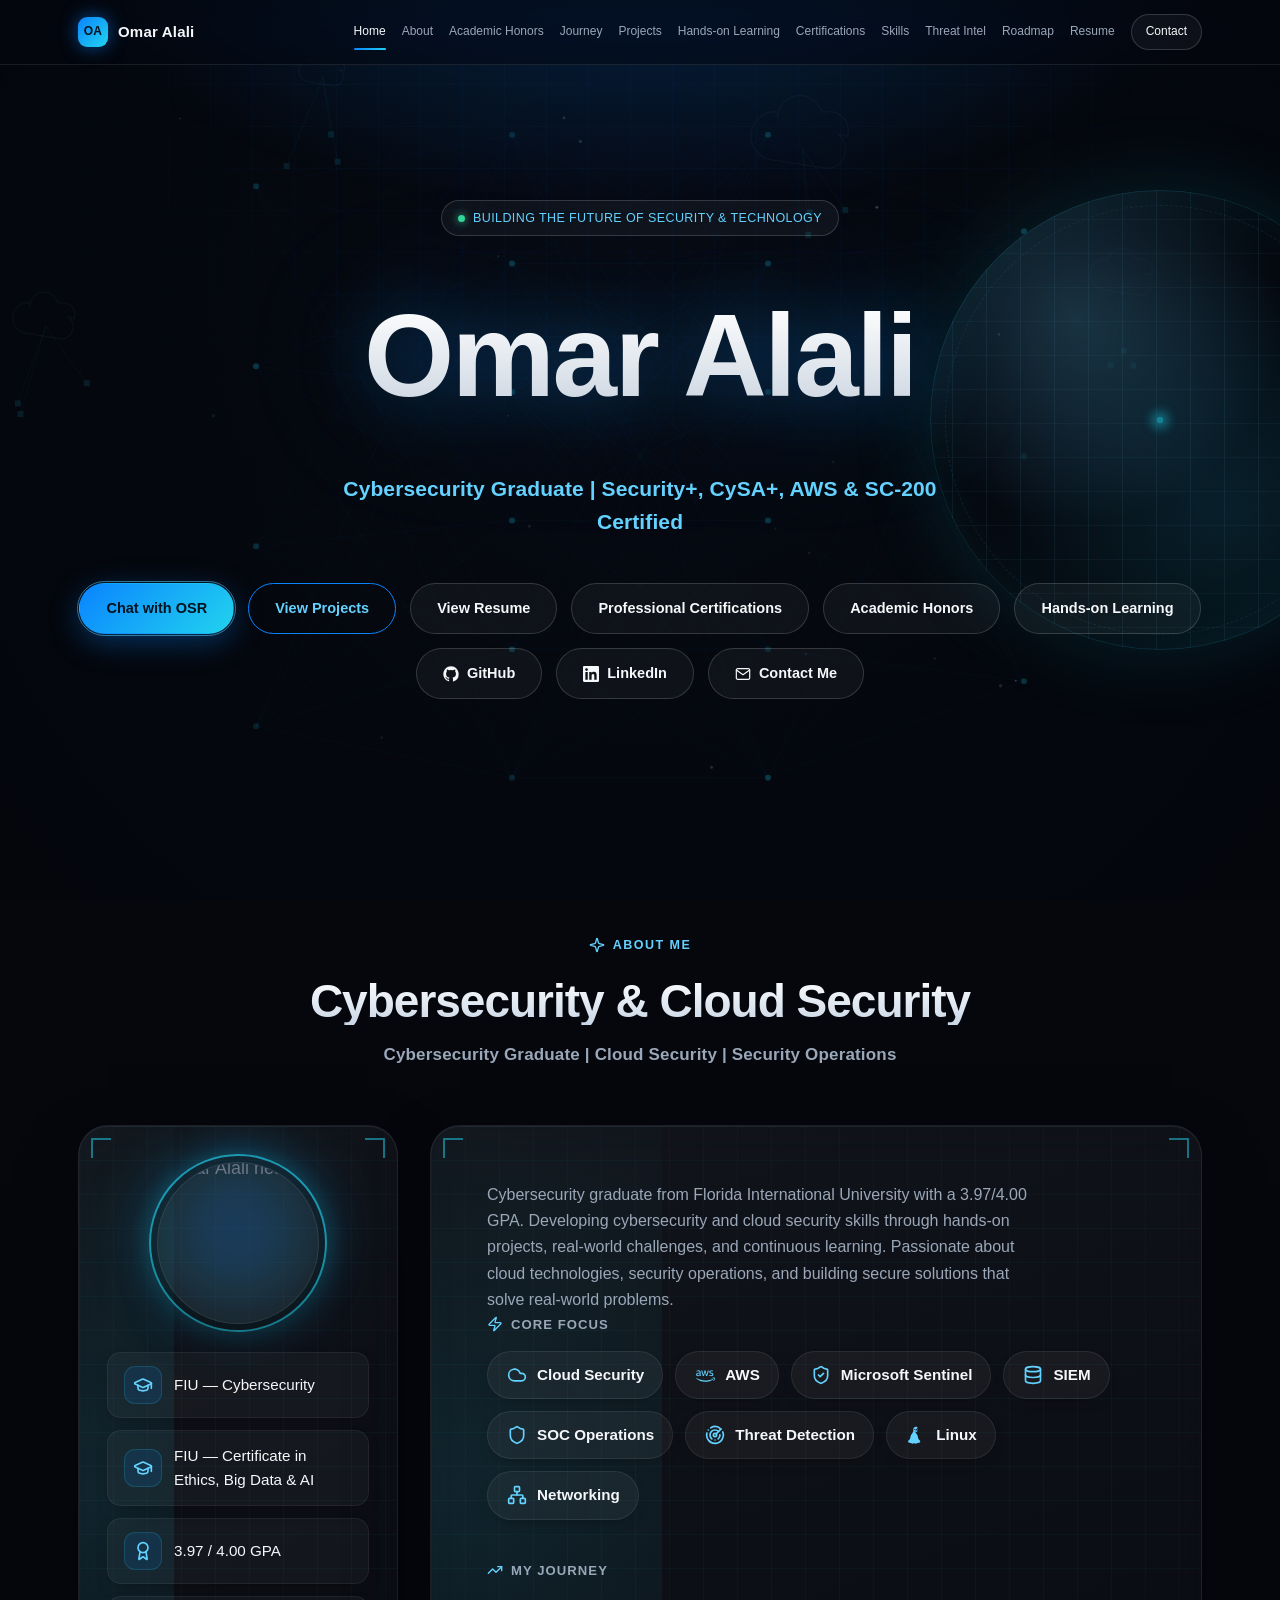
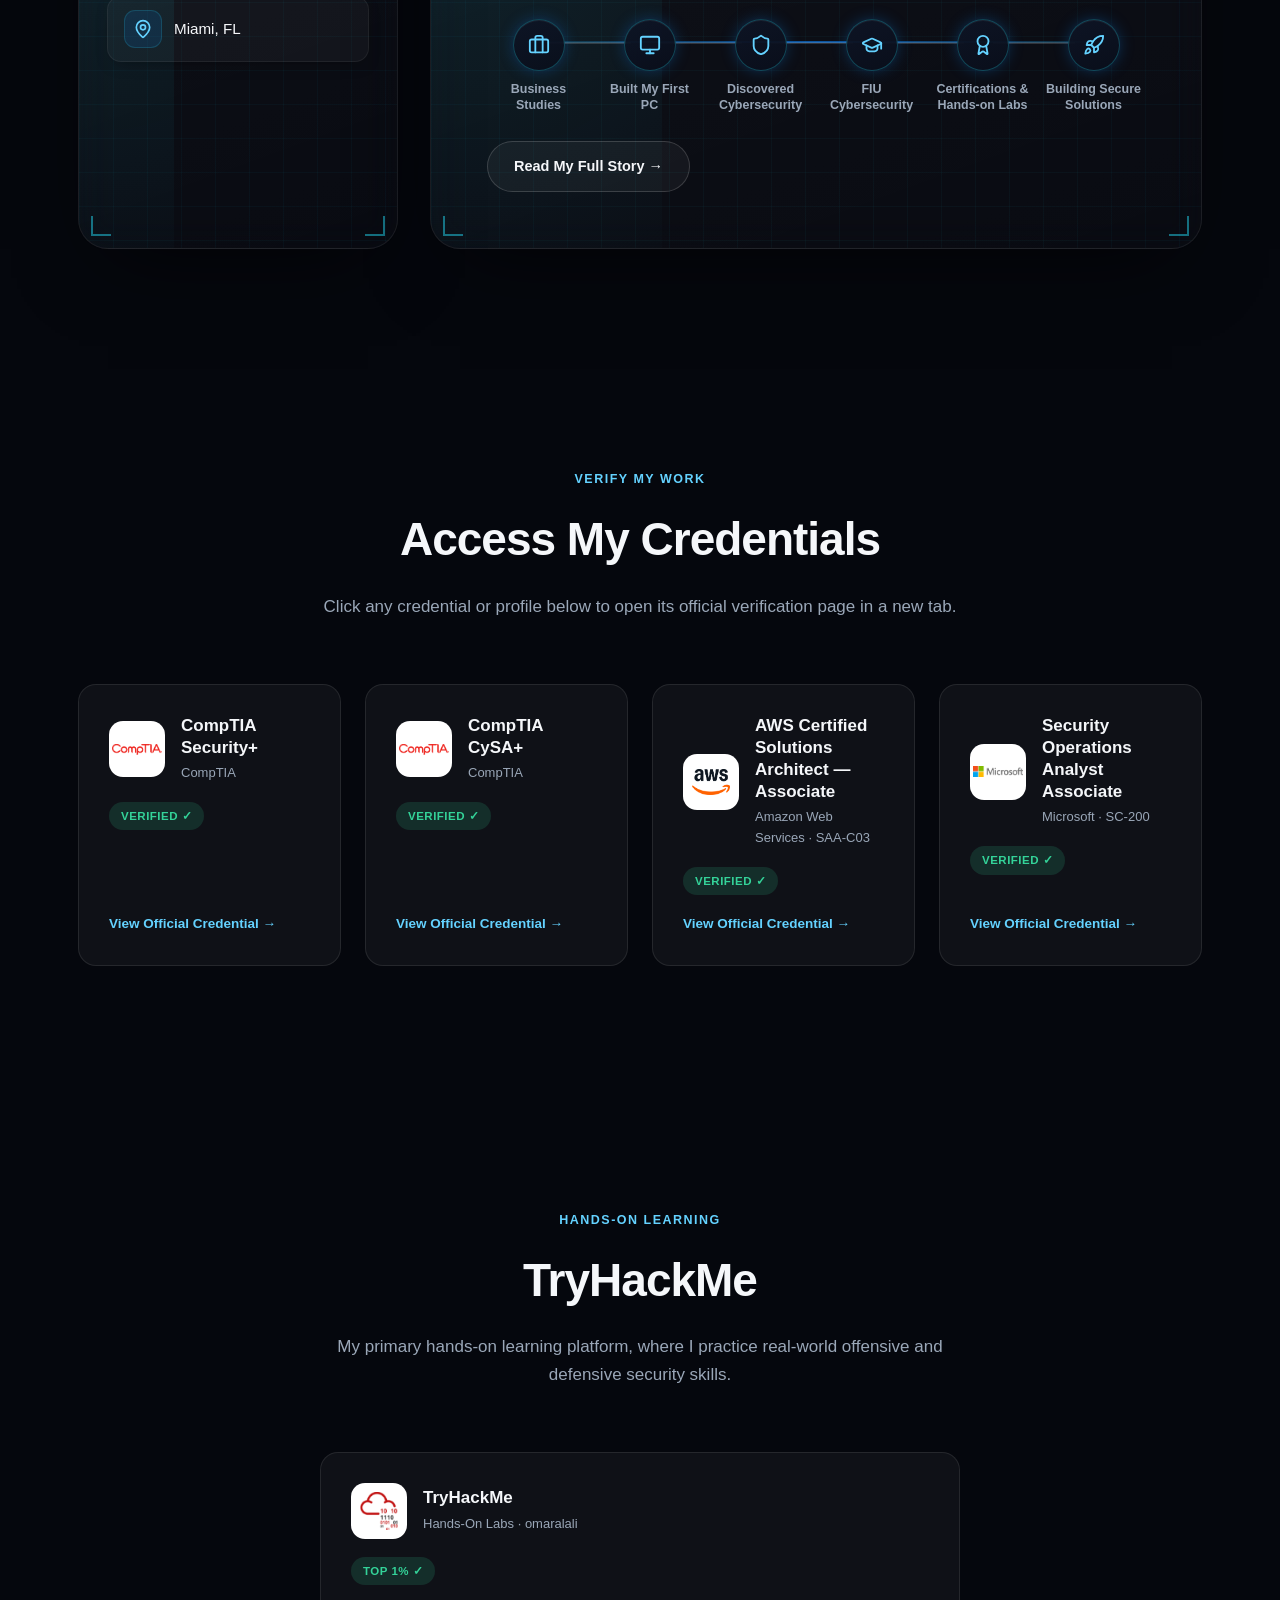
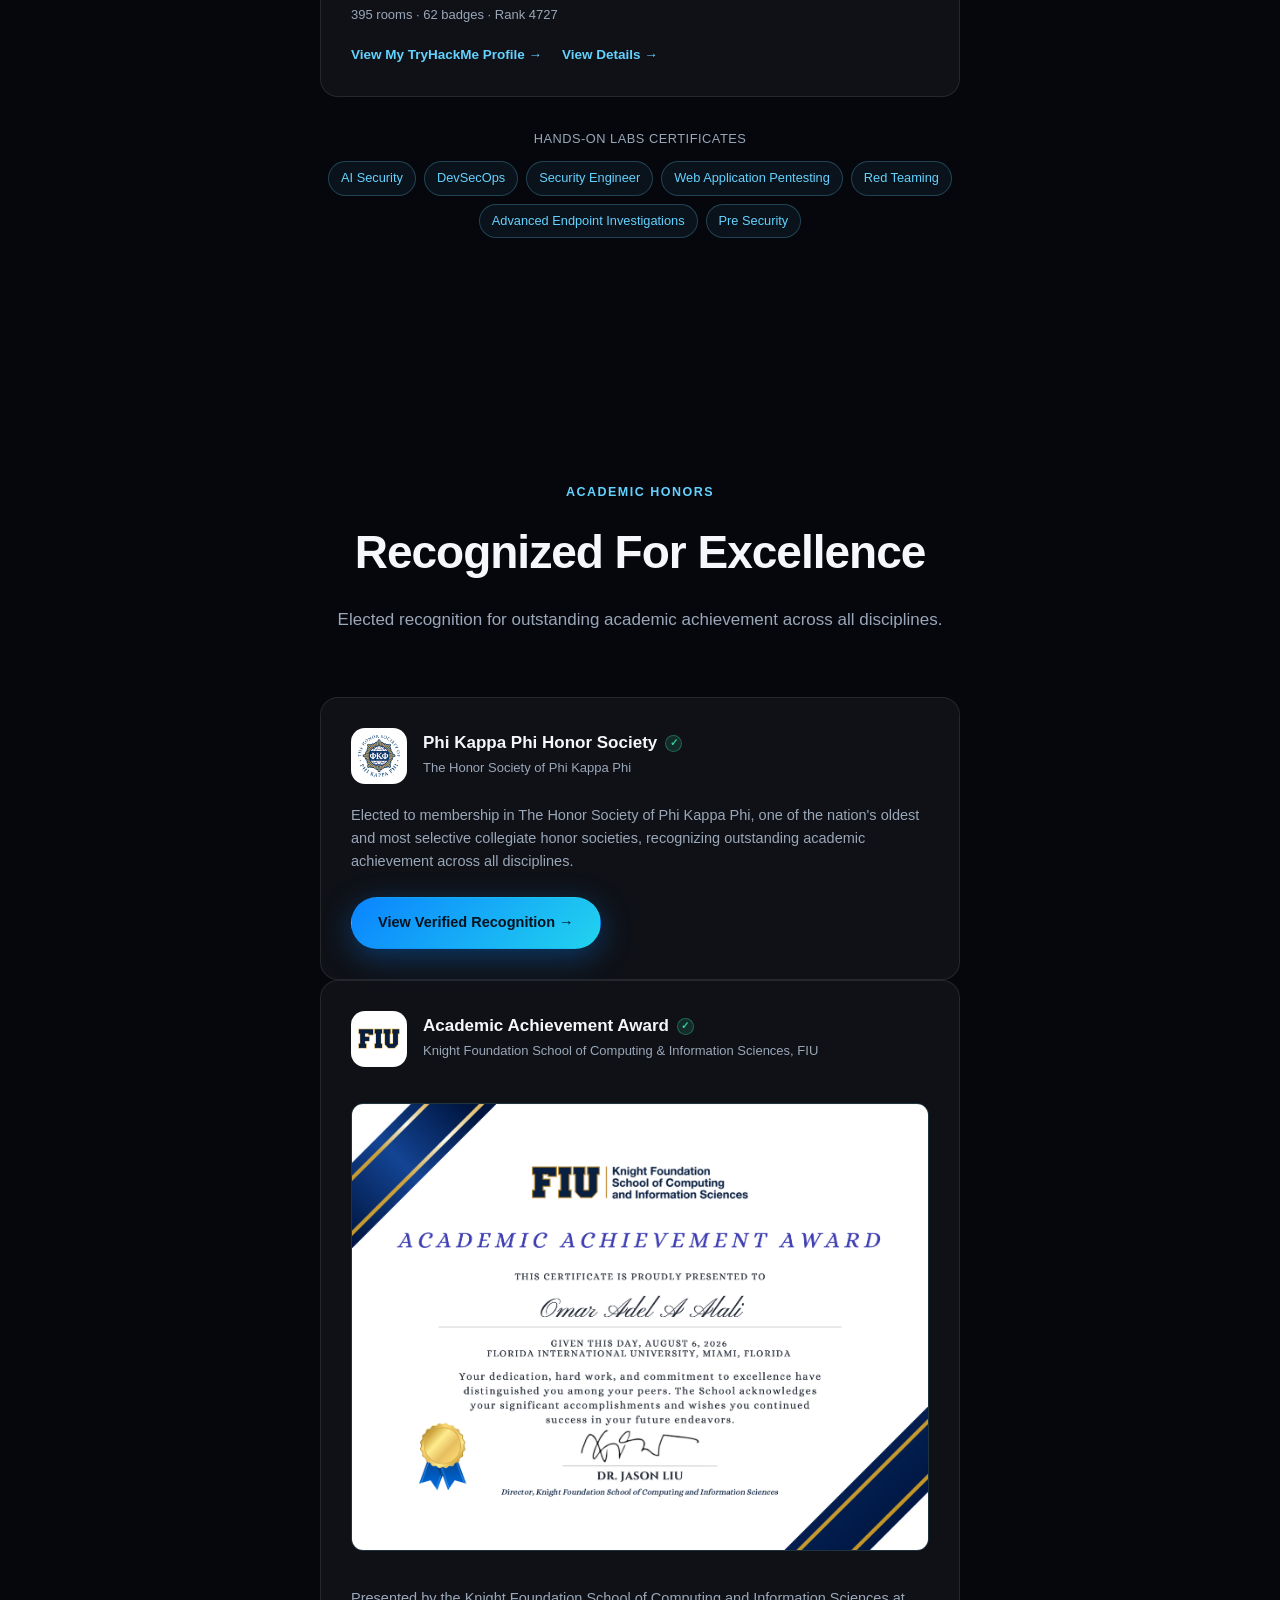
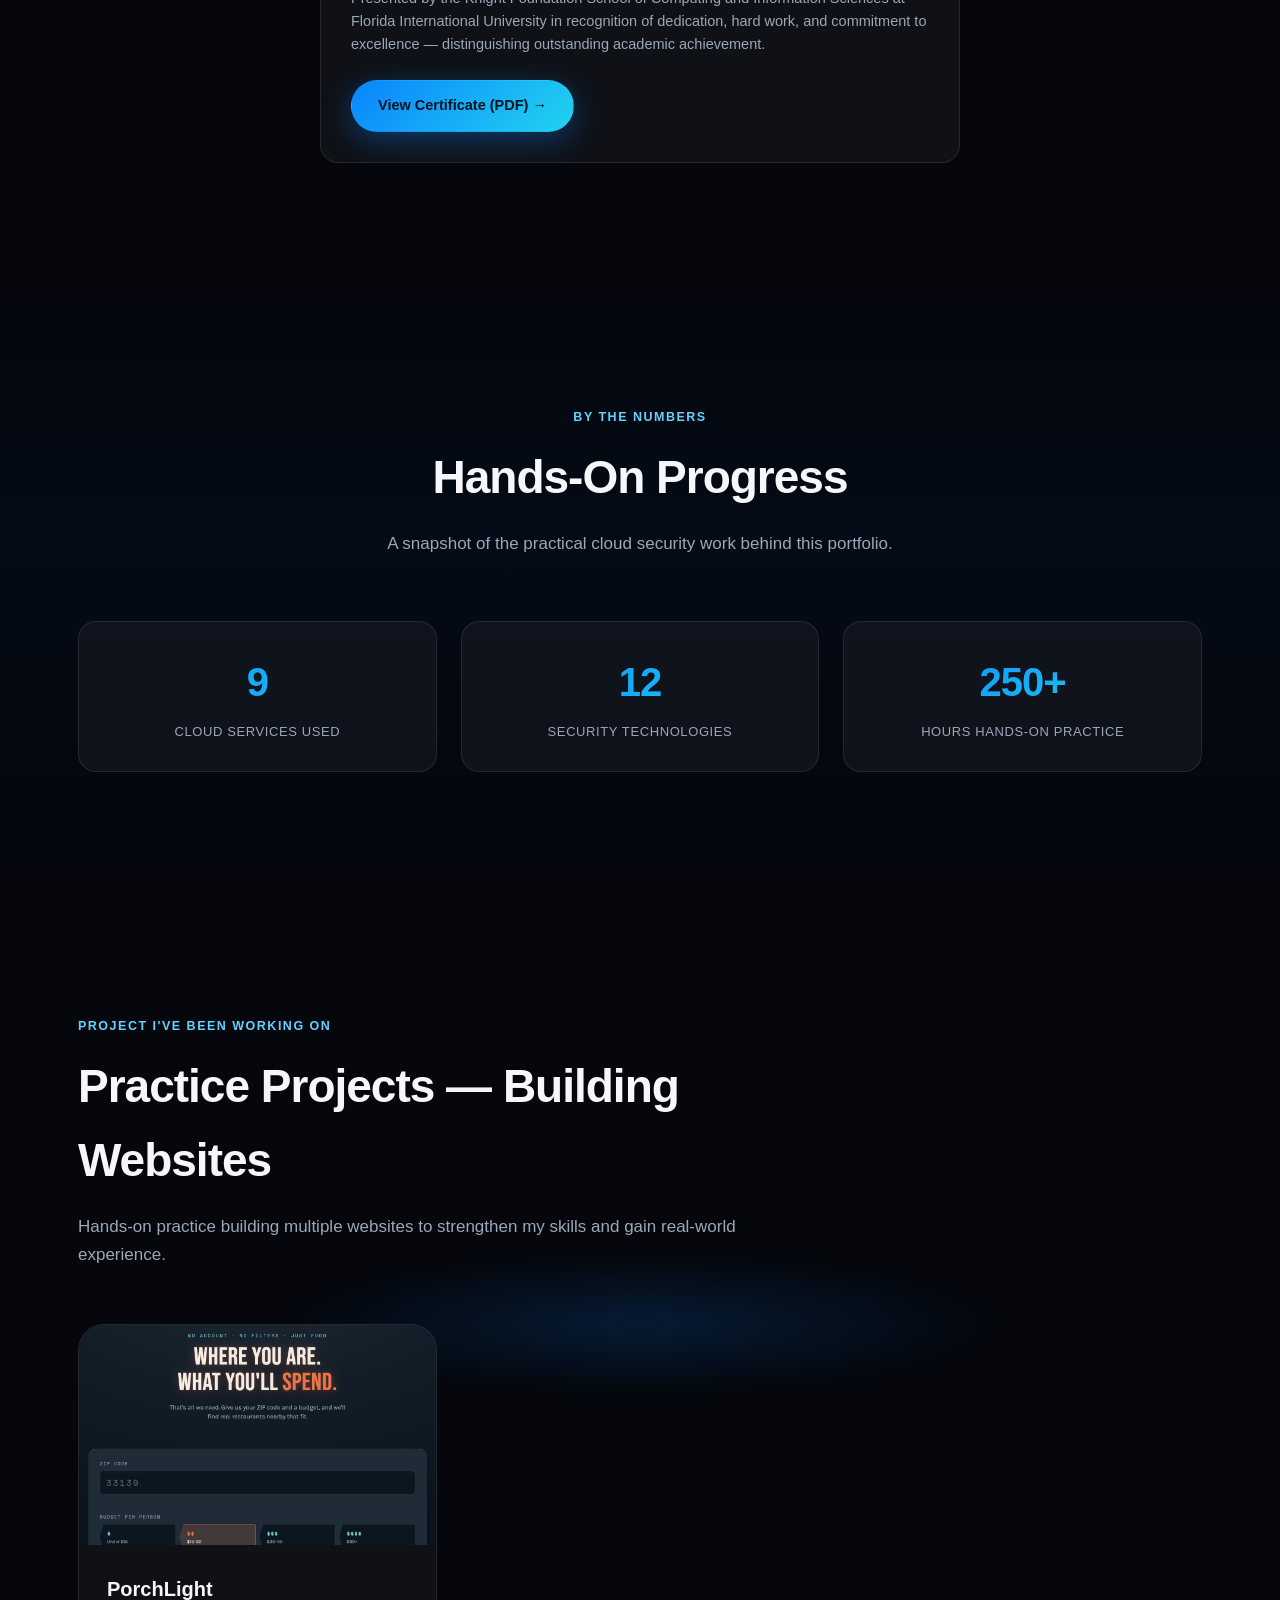
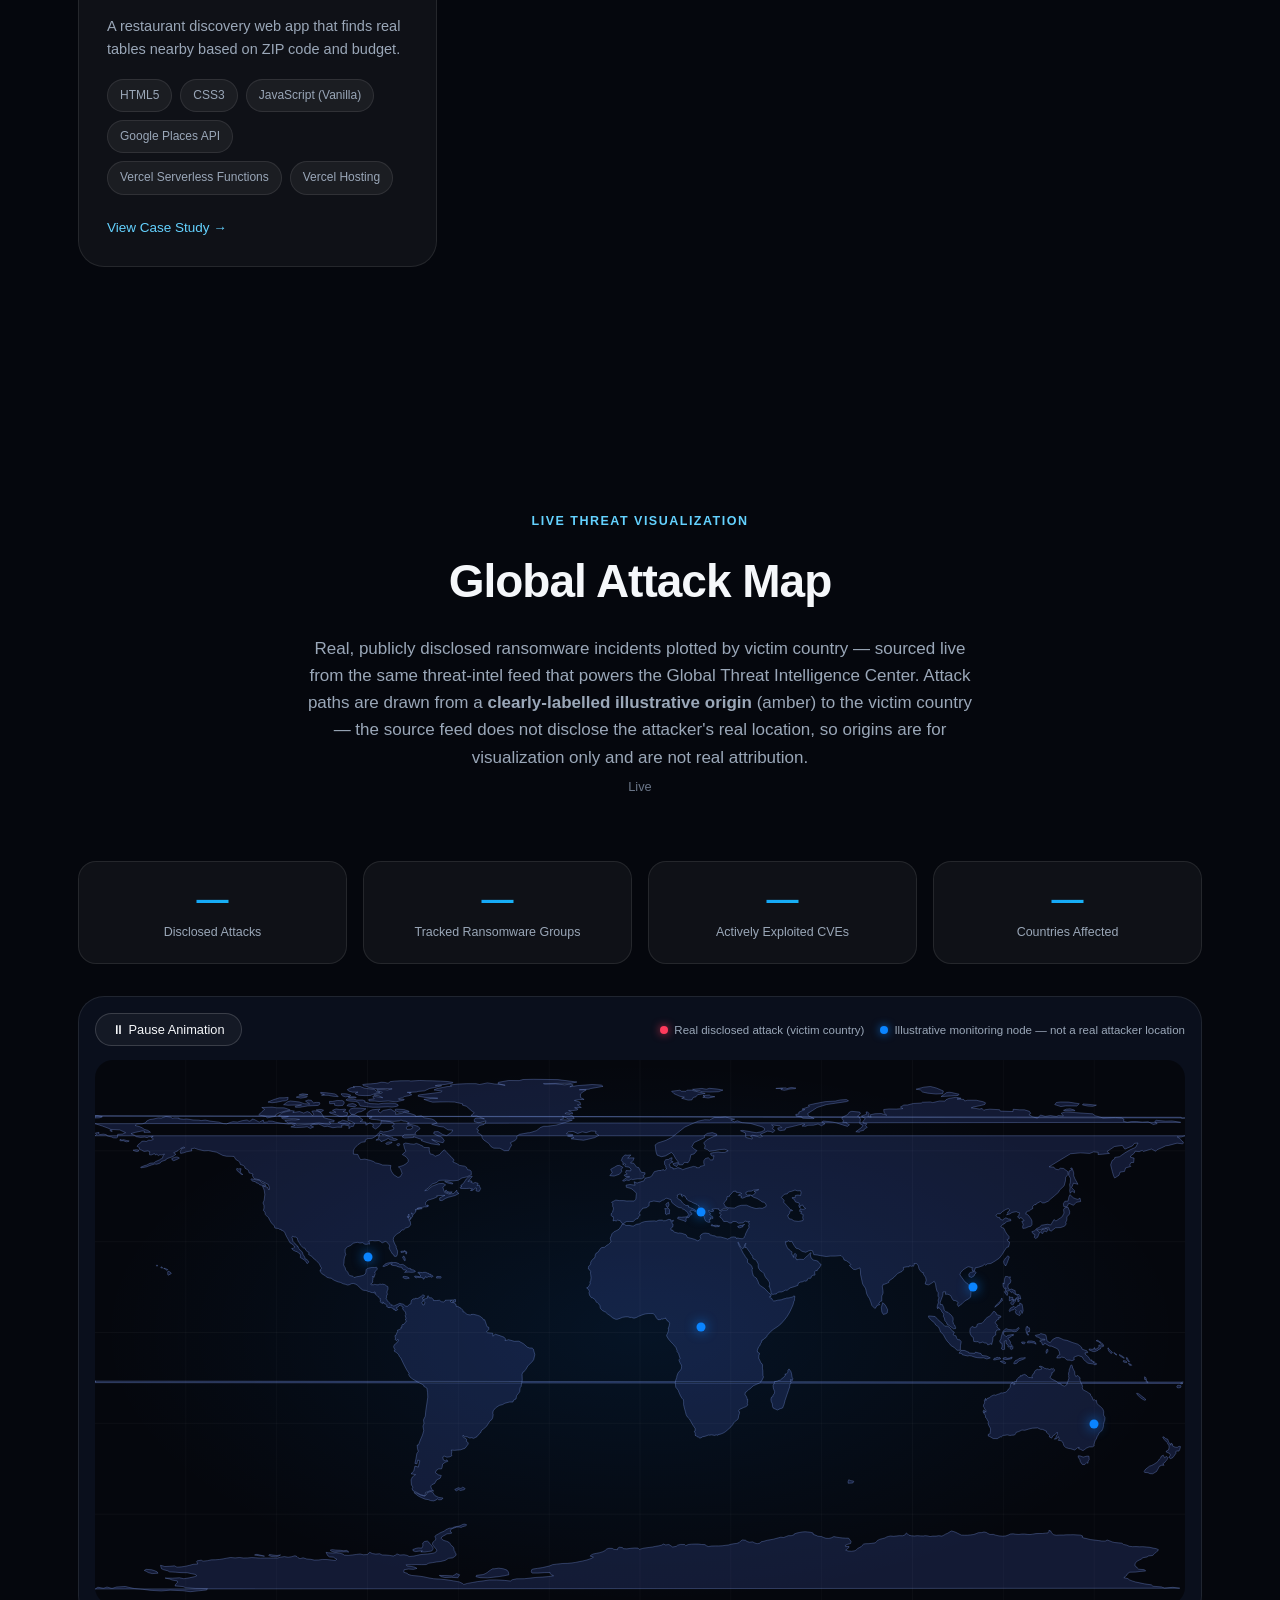
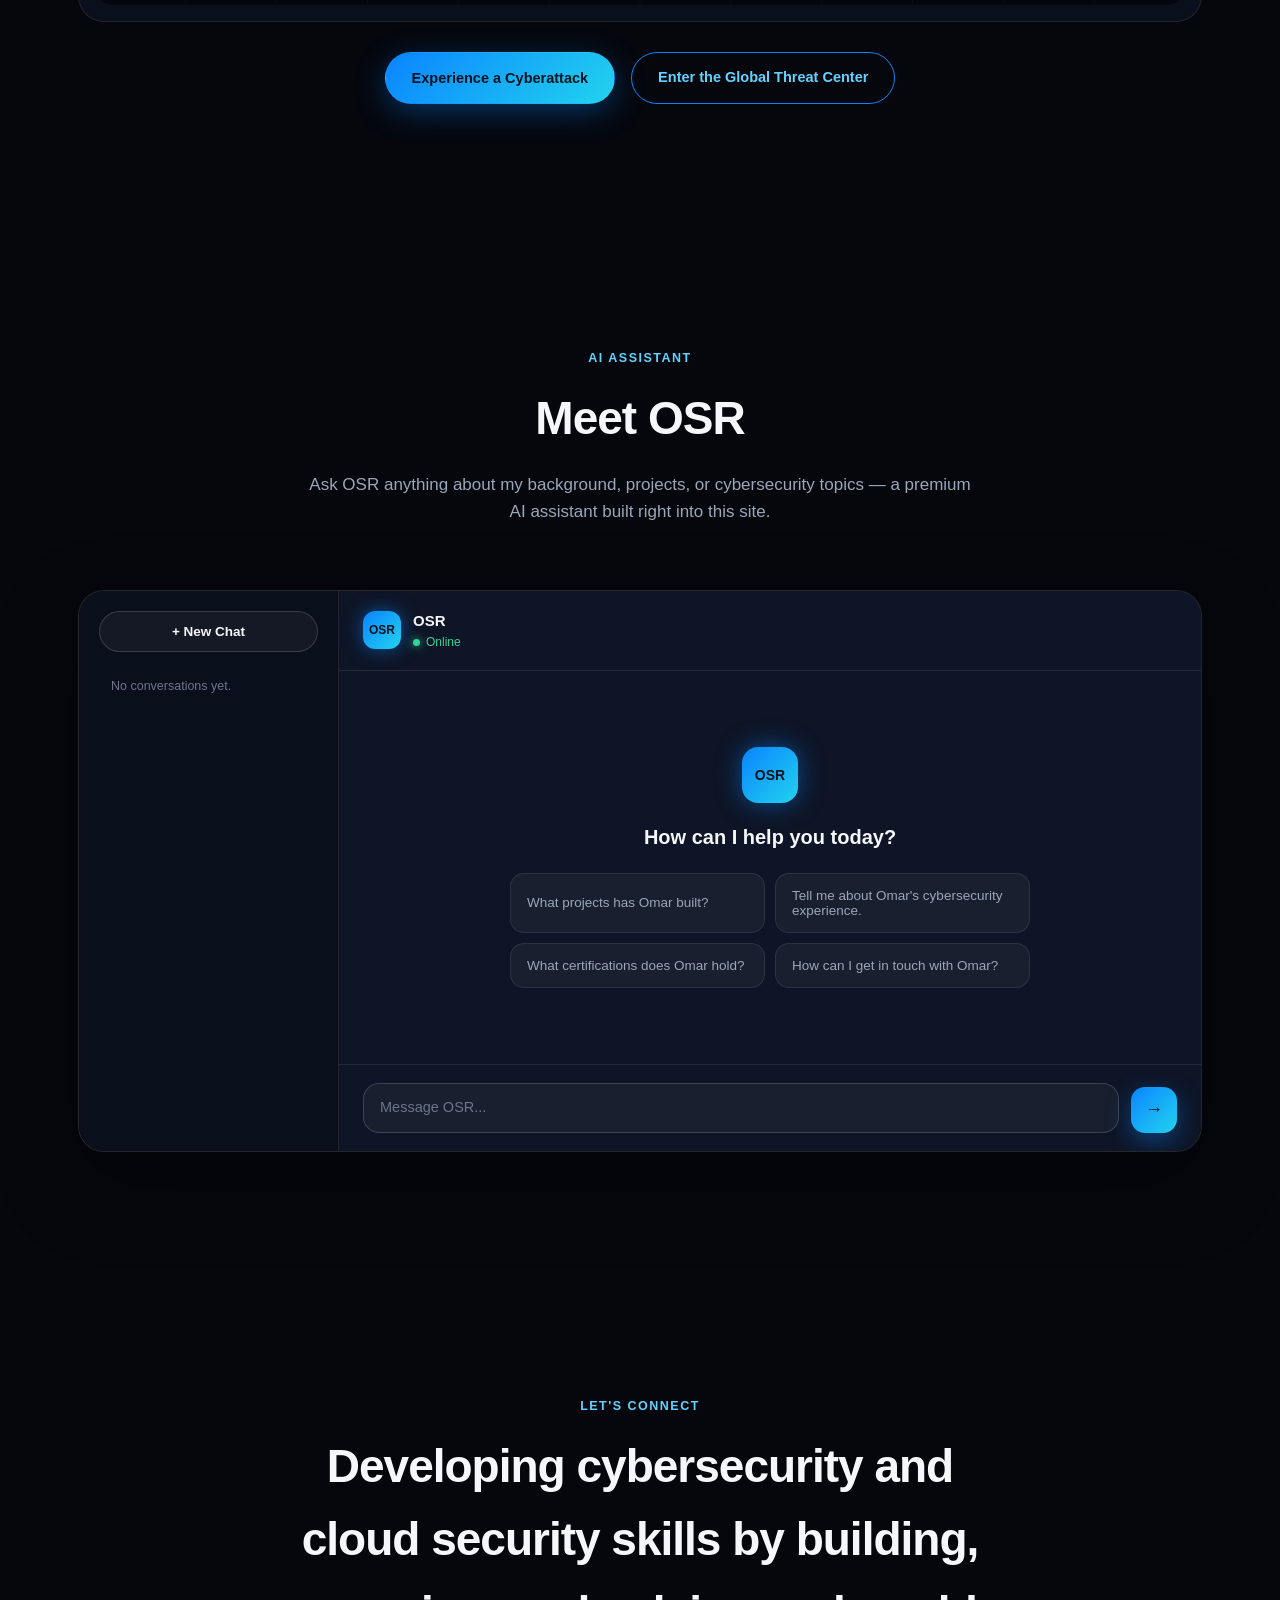
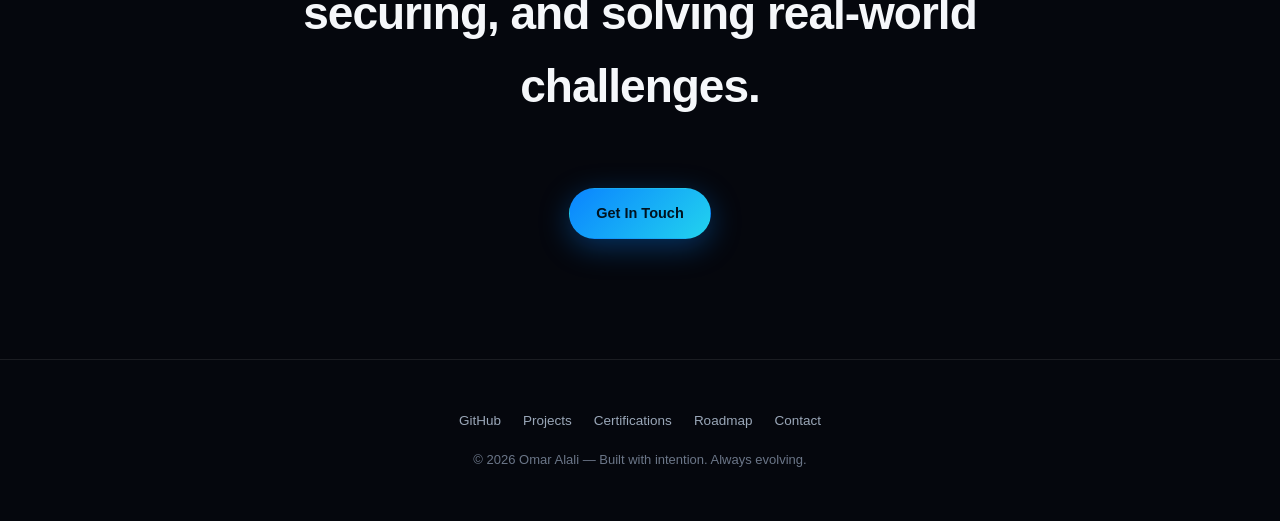
==== commit 36620d7a: "Move homepage photo higher in its box and enlarge it by trimming panel padding" ====
--- a/index.html
+++ b/index.html
@@ -5,7 +5,7 @@
 <meta name="viewport" content="width=device-width, initial-scale=1.0">
 <title>Omar Alali | Cybersecurity &amp; Cloud Security</title>
 <meta name="description" content="Omar Alali &mdash; Cybersecurity graduate building toward Cloud Security Engineer, Security Engineer, and SOC Analyst roles.">
-<link rel="stylesheet" href="css/style.css?v=28">
+<link rel="stylesheet" href="css/style.css?v=29">
 
 </head>
 <body>
--- a/css/style.css
+++ b/css/style.css
@@ -1475,9 +1475,12 @@
   backdrop-filter: blur(18px) saturate(120%);
   -webkit-backdrop-filter: blur(18px) saturate(120%);
 }
-.about-left { display: flex; flex-direction: column; justify-content: center; gap: 28px; }
+.about-left { display: flex; flex-direction: column; justify-content: flex-start; gap: 28px; }
+.about-left.about-card.glass-card { padding: 36px 28px; }
 .about-card .photo-ring { max-width: 292px; margin: 0 auto; }
+.about-left .photo-ring { max-width: 100%; }
 .about-card .photo-frame { max-width: 292px; border: 1px solid rgba(255,255,255,0.08); box-shadow: 0 20px 50px -18px rgba(0,0,0,0.65); }
+.about-left .photo-frame { max-width: 100%; }
 .about-card .profile-photo {
   object-fit: cover;
   object-position: 50% 22%;
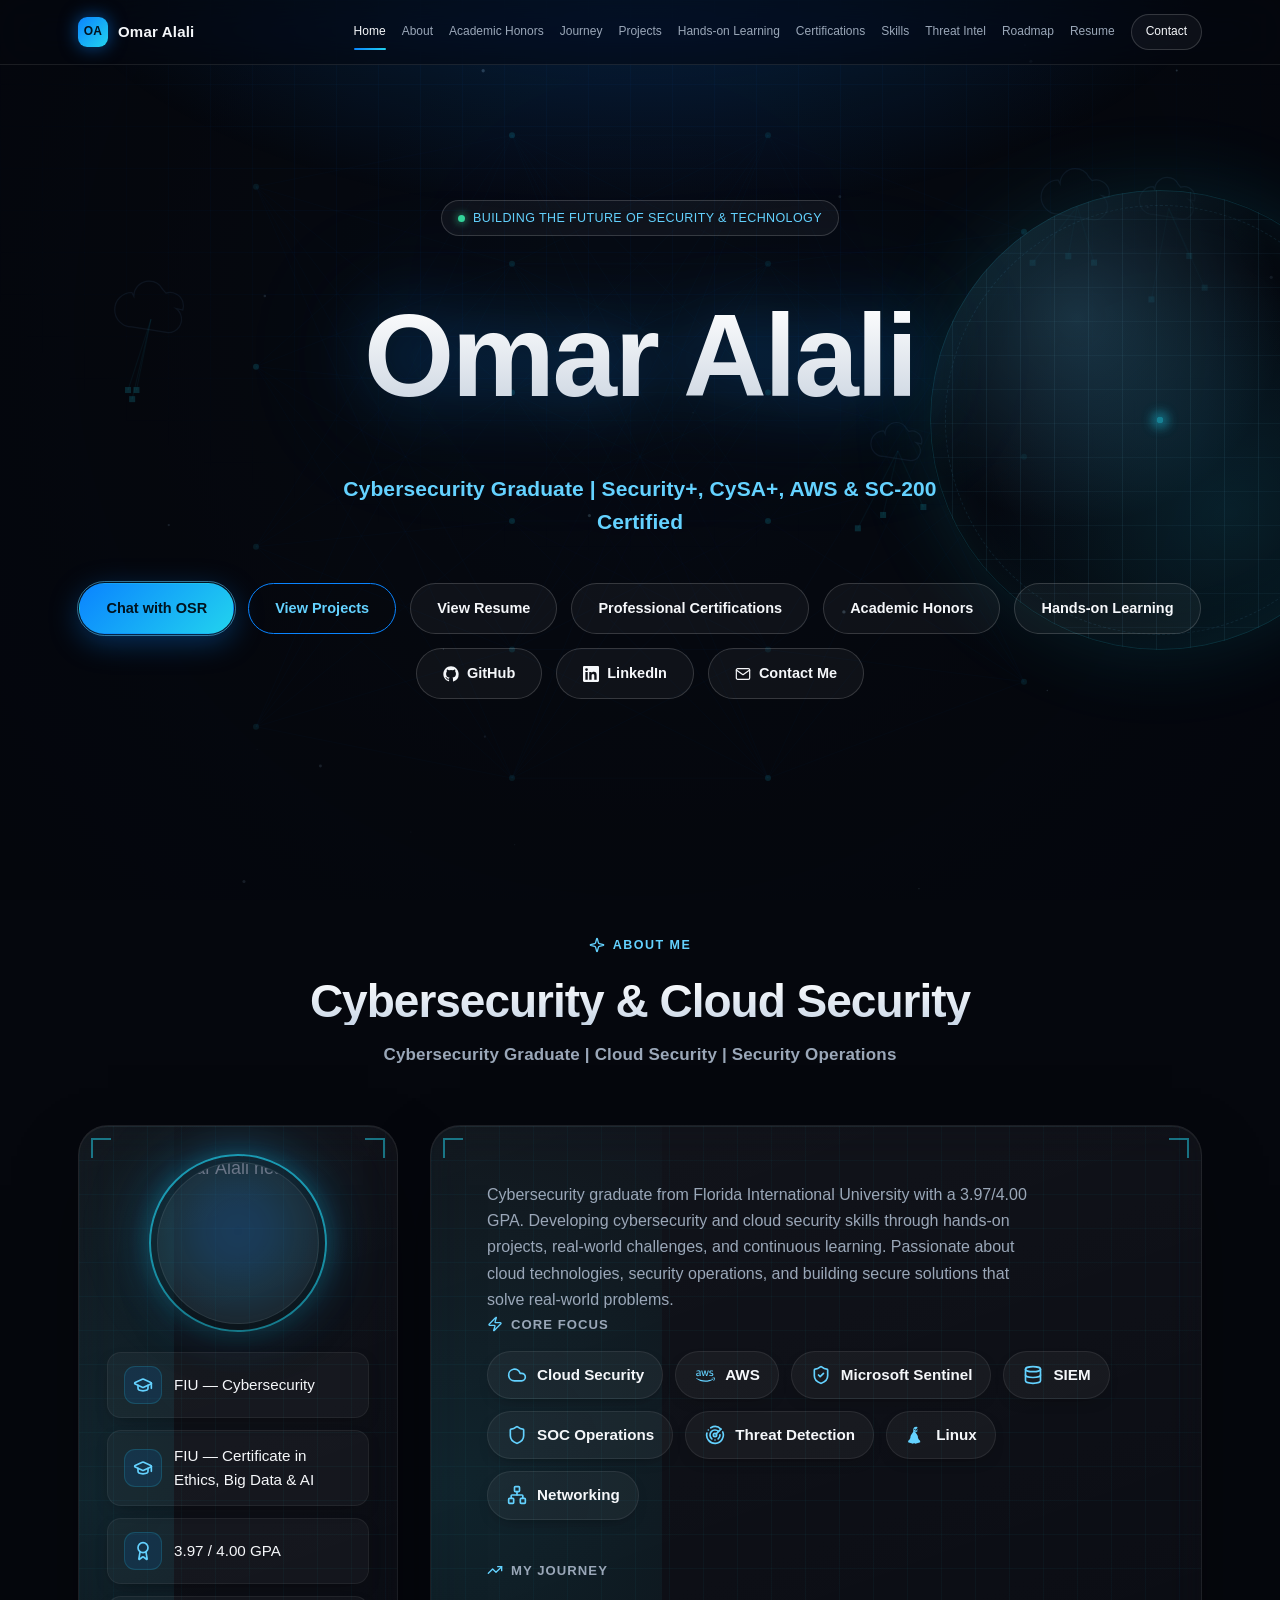
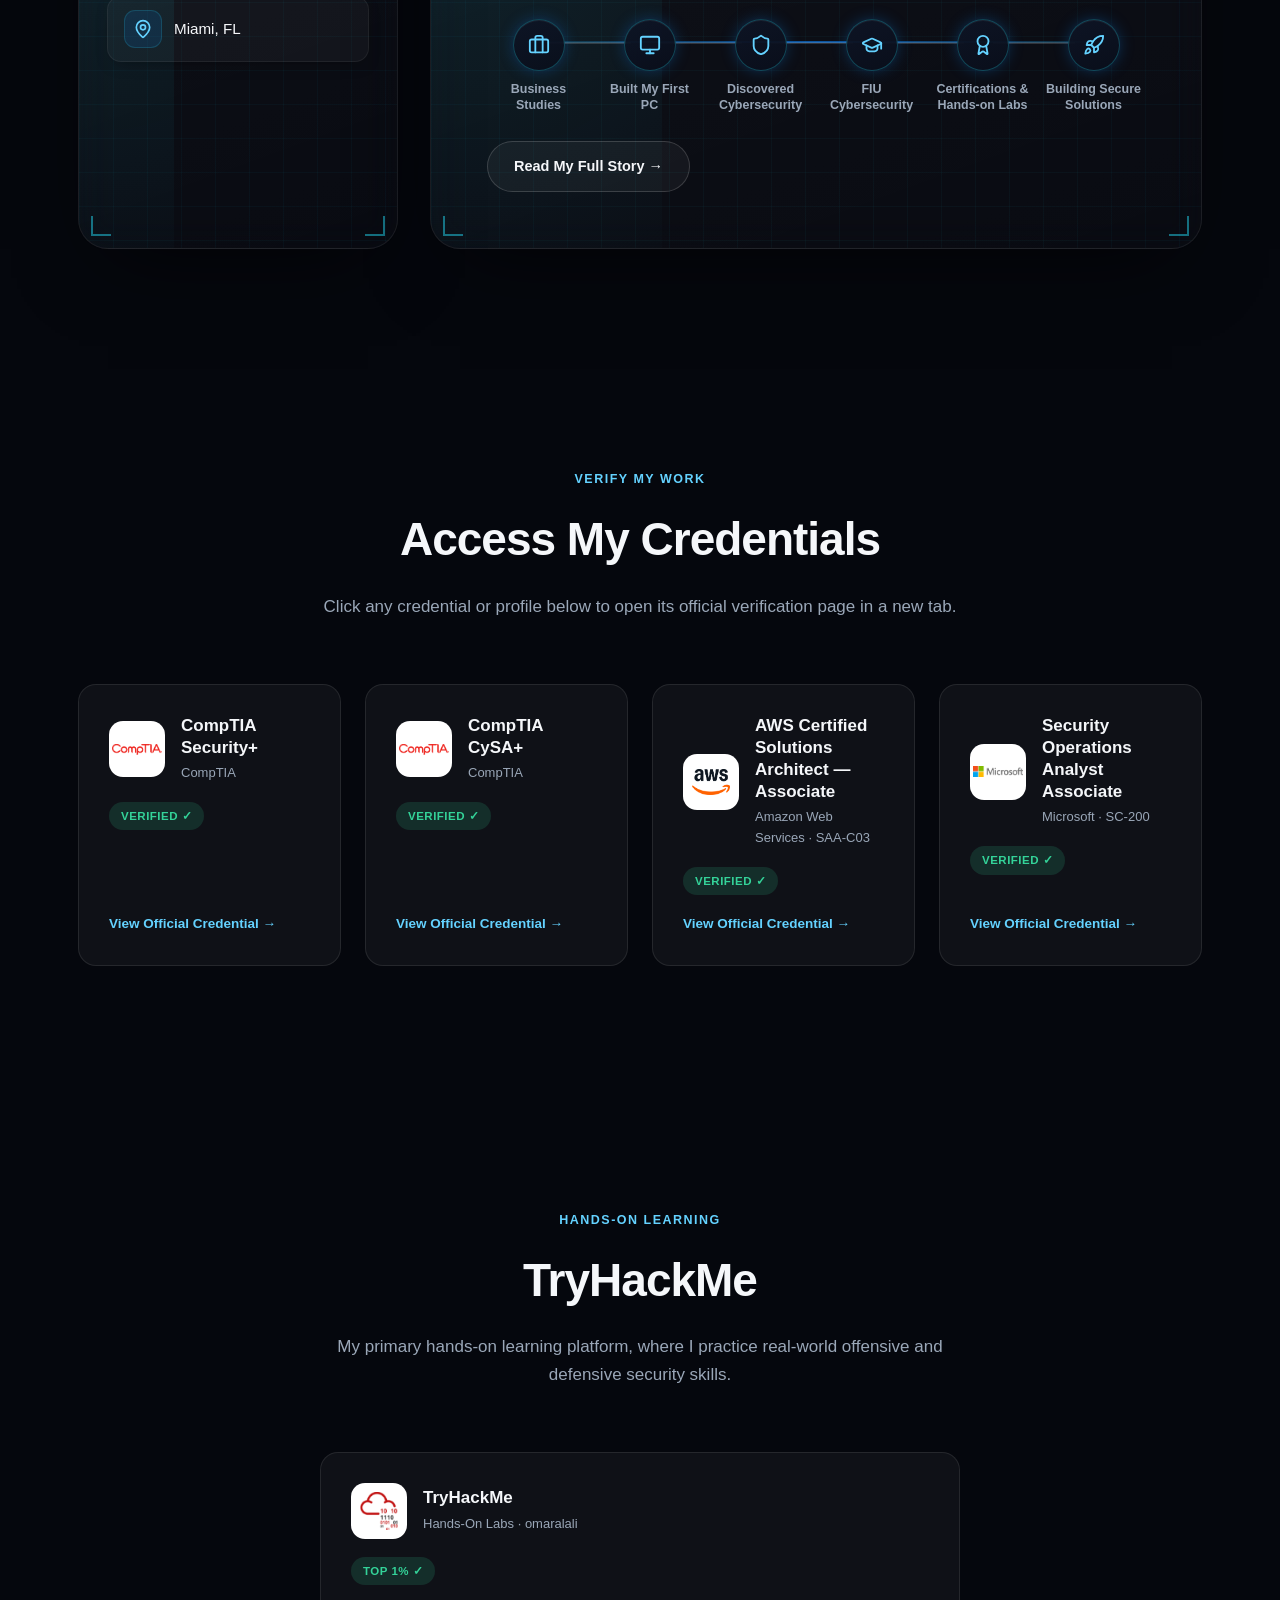
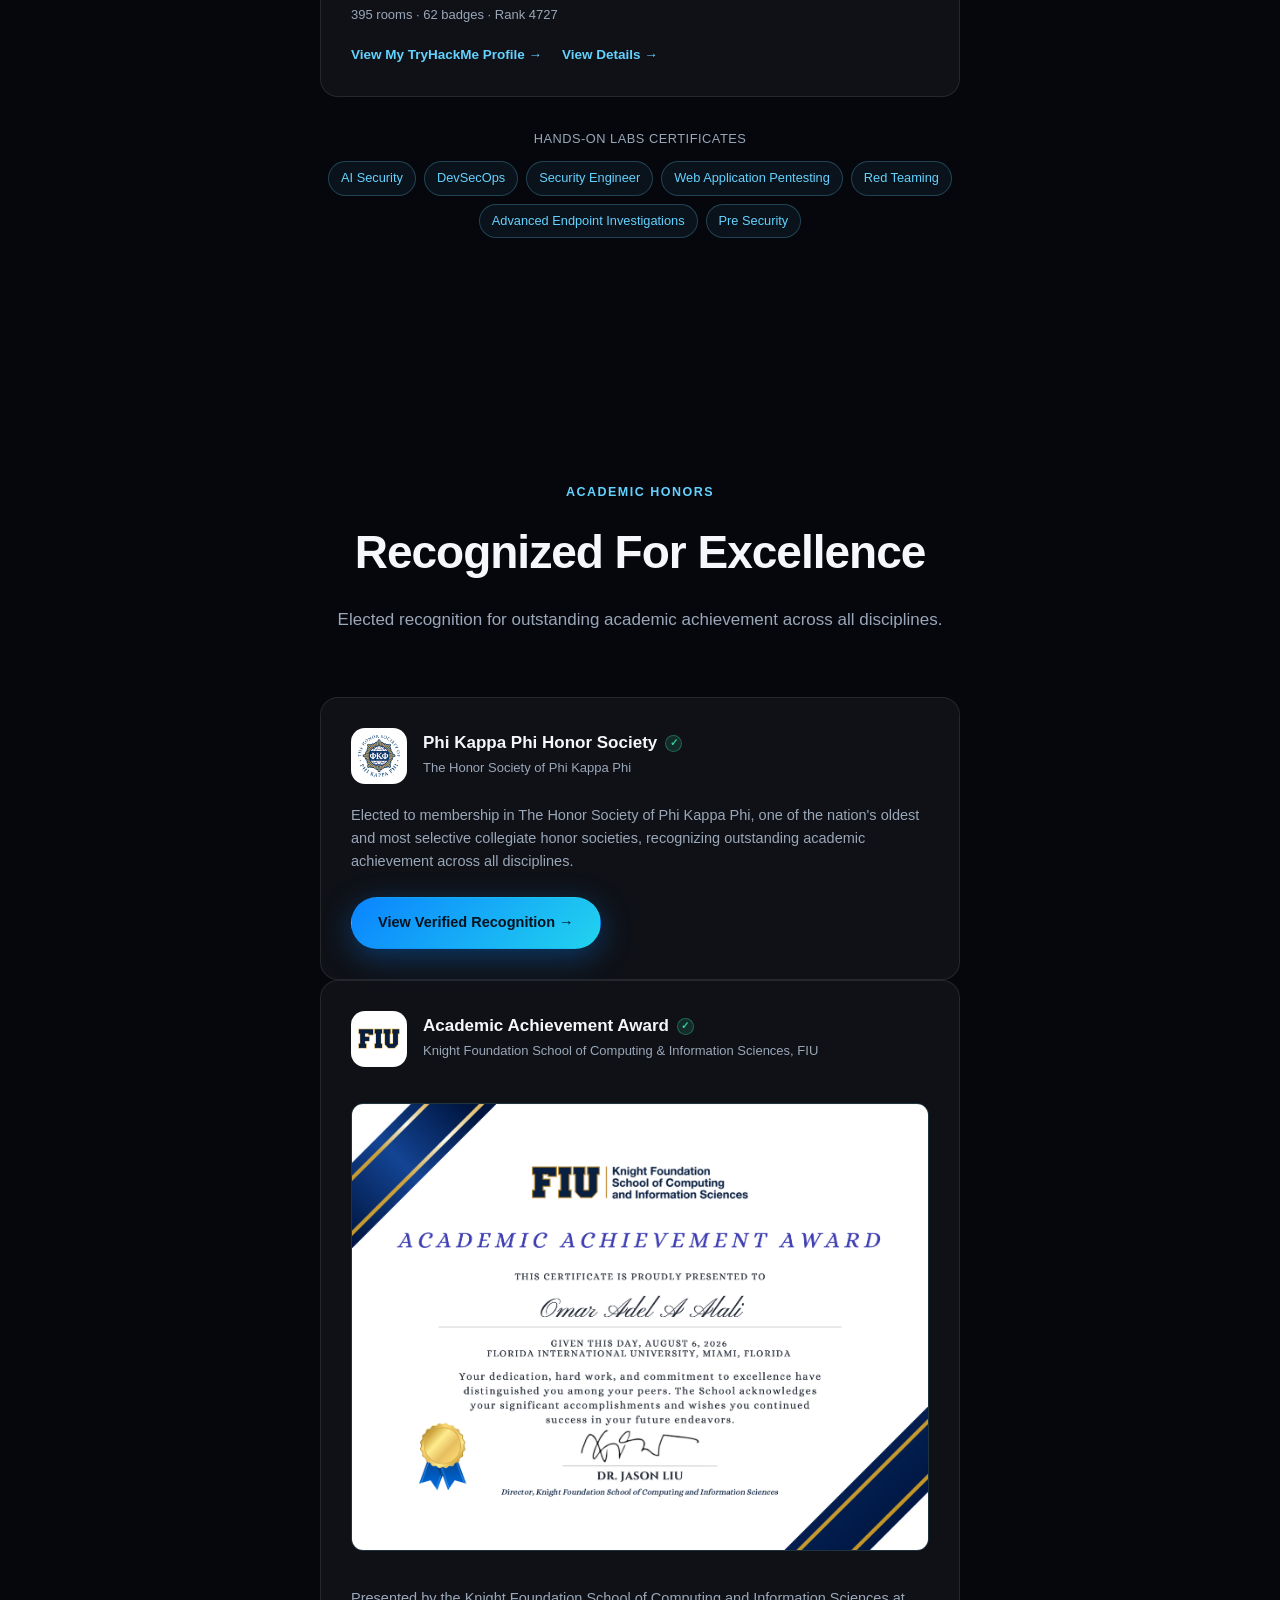
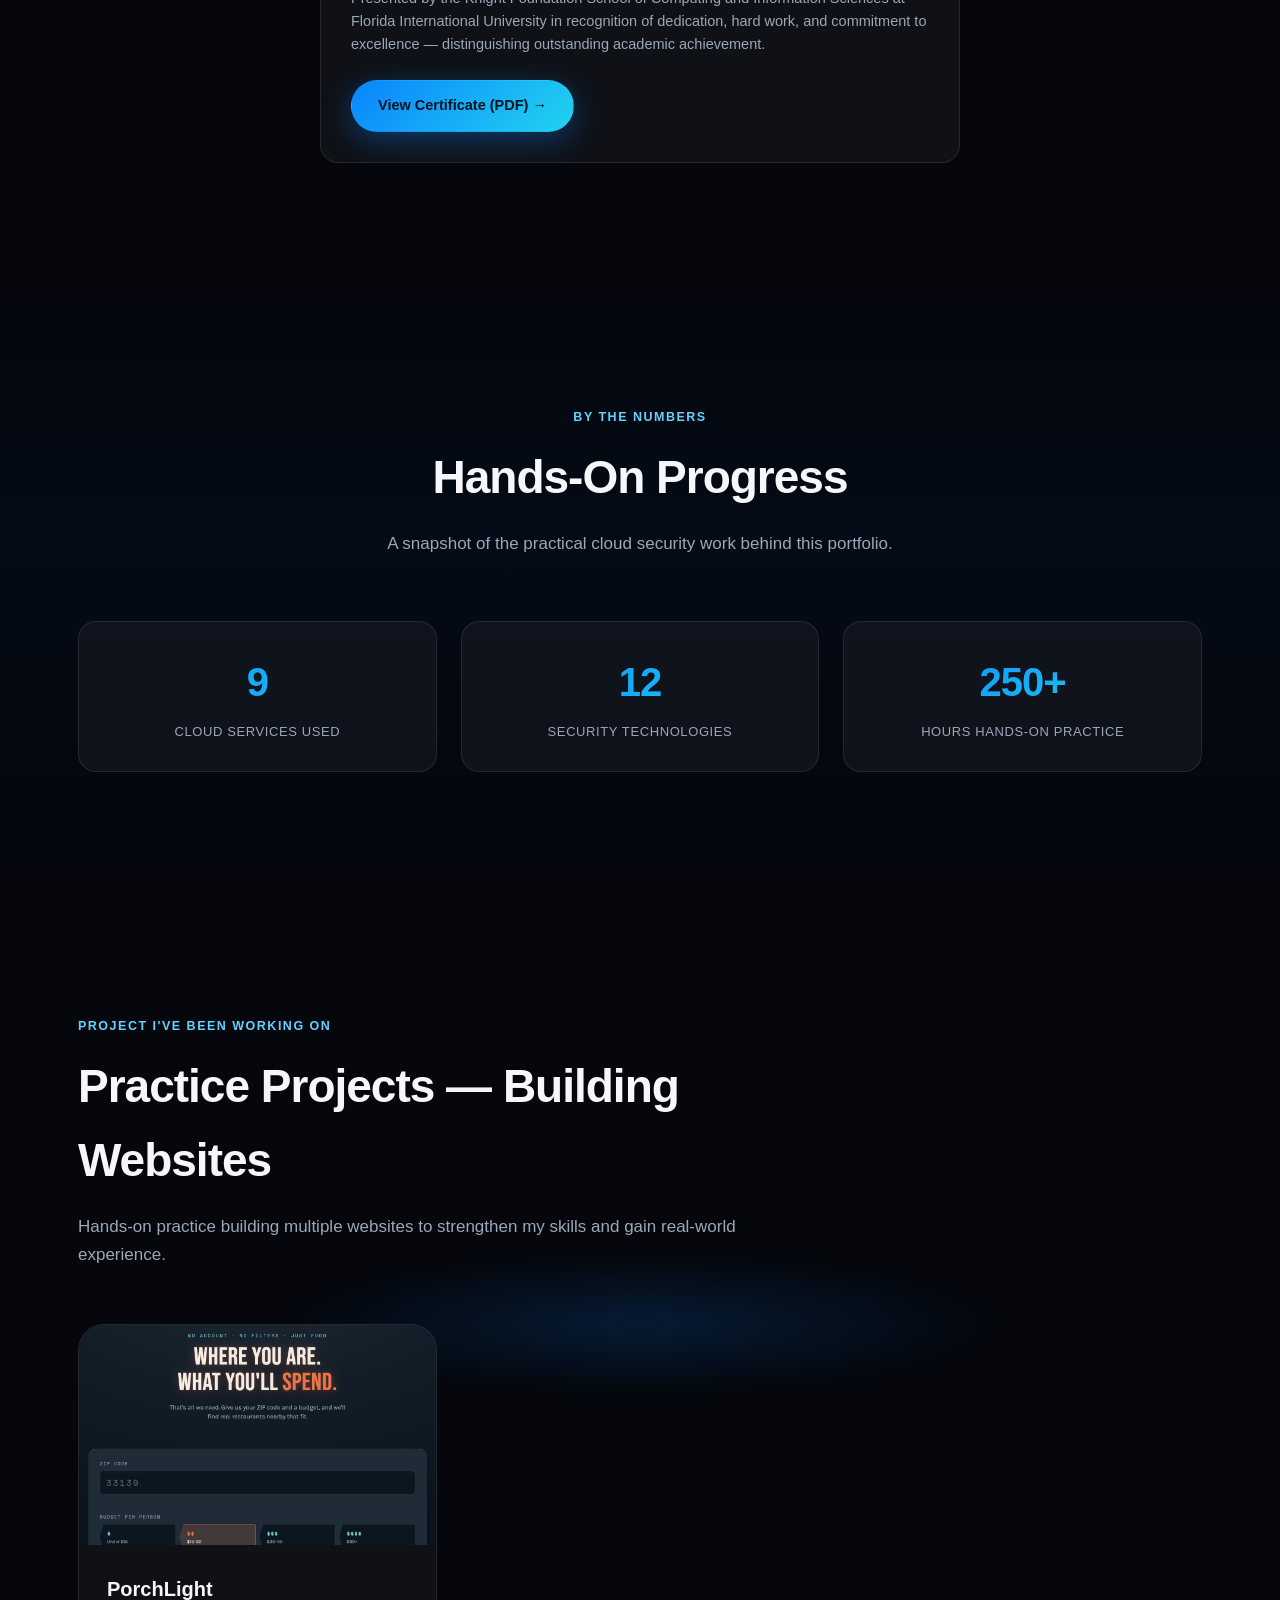
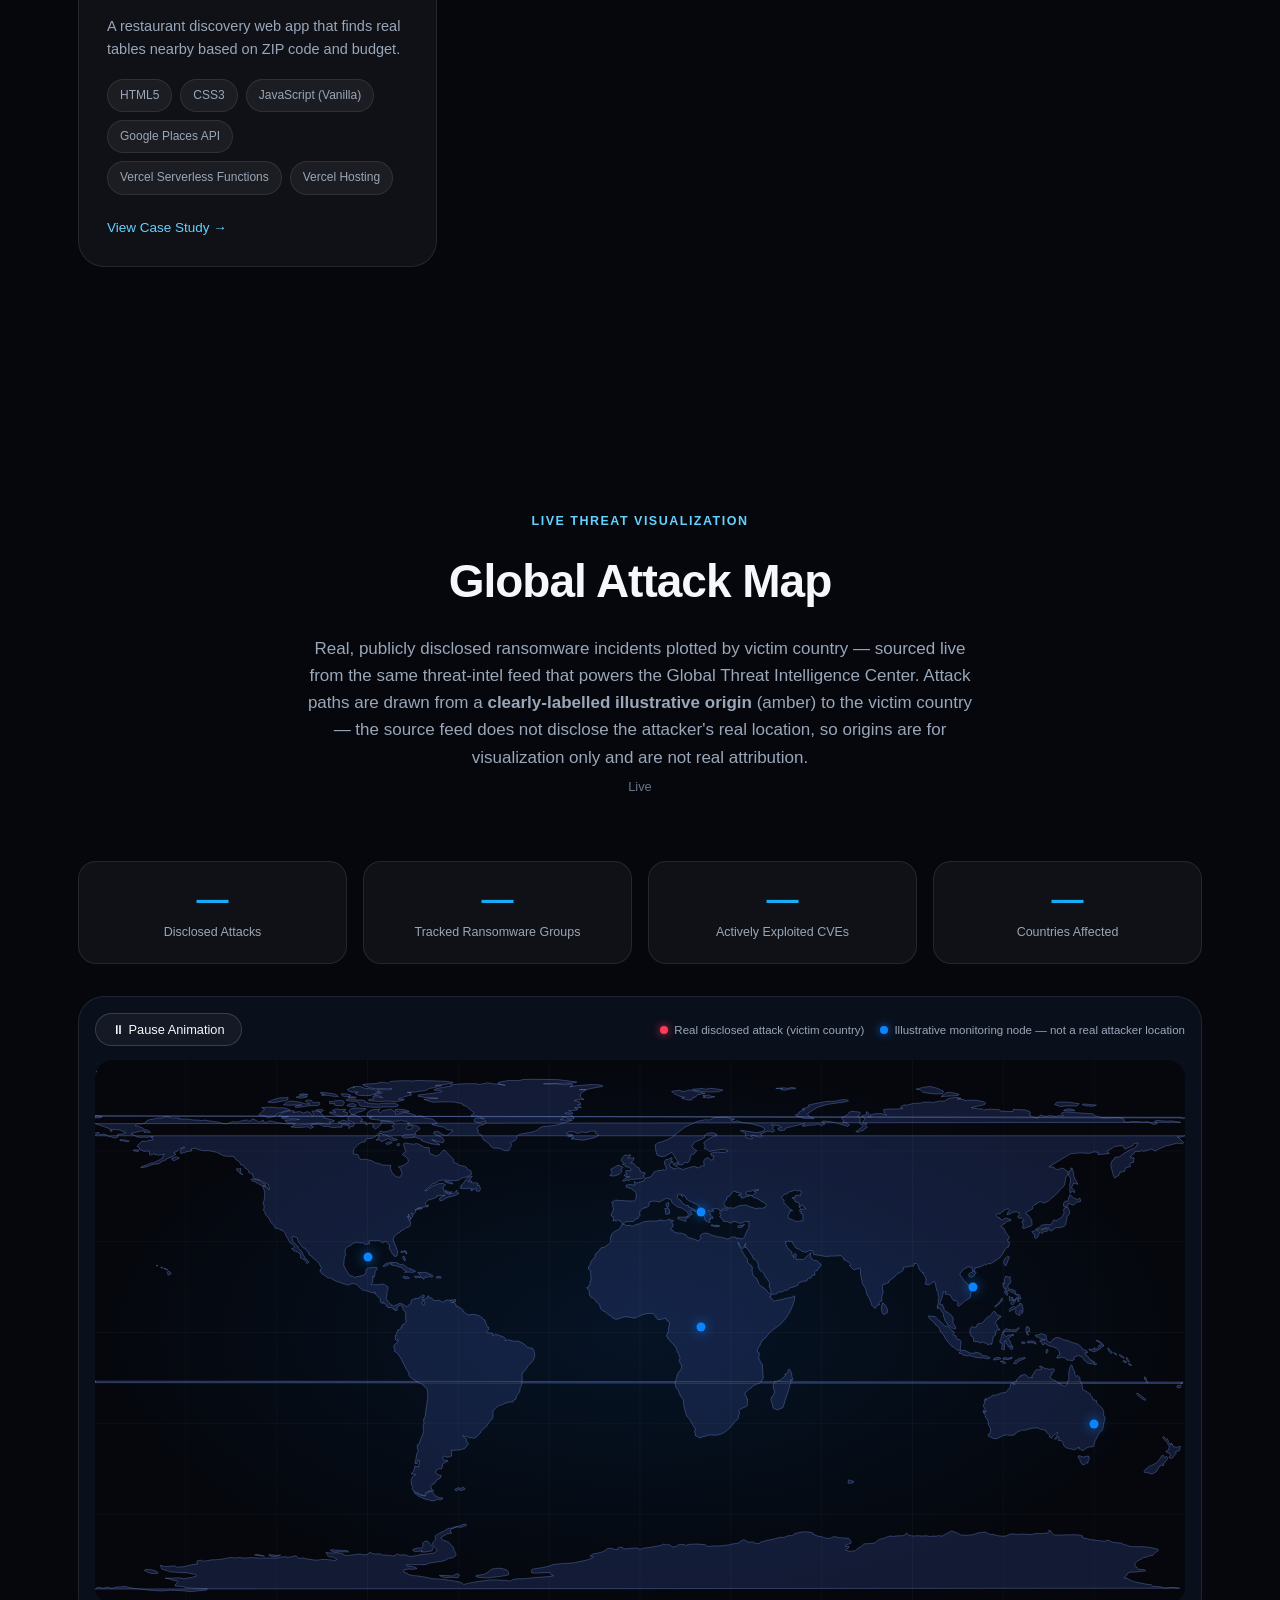
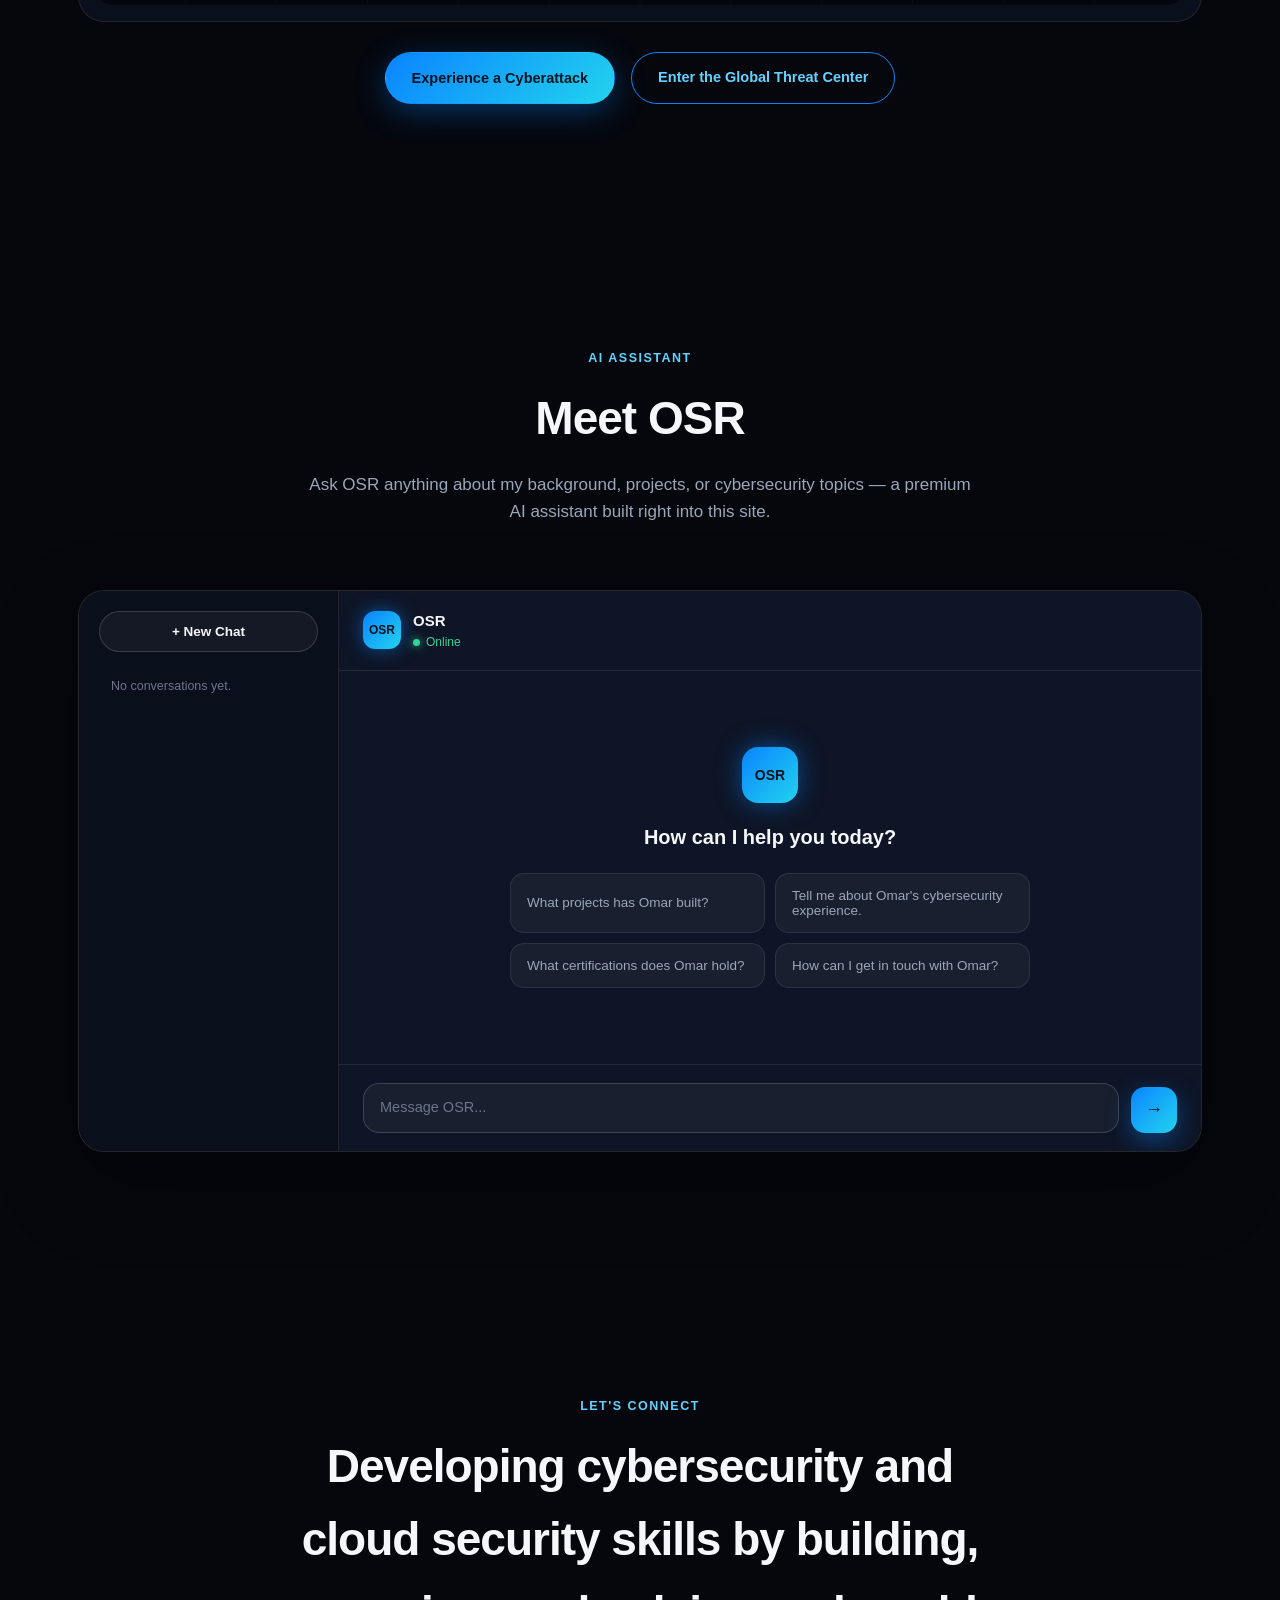
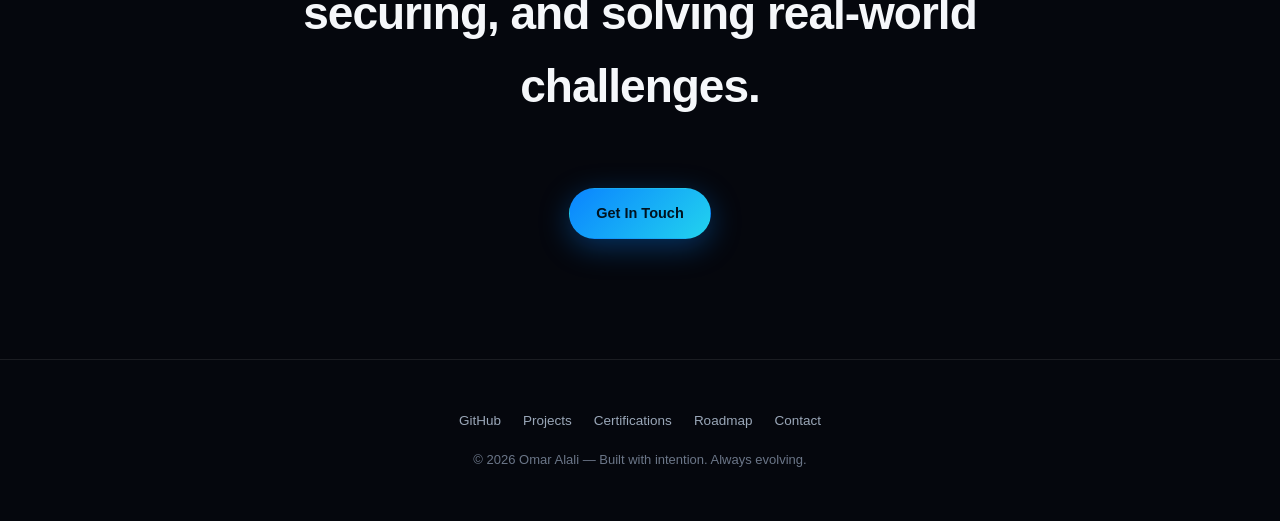
==== commit 773d91e0: "Shift homepage profile photo crop down and right" ====
--- a/index.html
+++ b/index.html
@@ -5,7 +5,7 @@
 <meta name="viewport" content="width=device-width, initial-scale=1.0">
 <title>Omar Alali | Cybersecurity &amp; Cloud Security</title>
 <meta name="description" content="Omar Alali &mdash; Cybersecurity graduate building toward Cloud Security Engineer, Security Engineer, and SOC Analyst roles.">
-<link rel="stylesheet" href="css/style.css?v=29">
+<link rel="stylesheet" href="css/style.css?v=30">
 
 </head>
 <body>
--- a/css/style.css
+++ b/css/style.css
@@ -1487,6 +1487,7 @@
   transform: scale(1.12);
   transition: transform 0.6s var(--ease);
 }
+.about-left .profile-photo { object-position: 58% 34%; }
 .about-card .photo-frame:hover .profile-photo { transform: scale(1.17); }
 .about-card .photo-ring::before { box-shadow: 0 0 22px rgba(34,211,238,0.32), 0 0 52px rgba(10,132,255,0.18); opacity: 0.7; }
 .photo-glow {
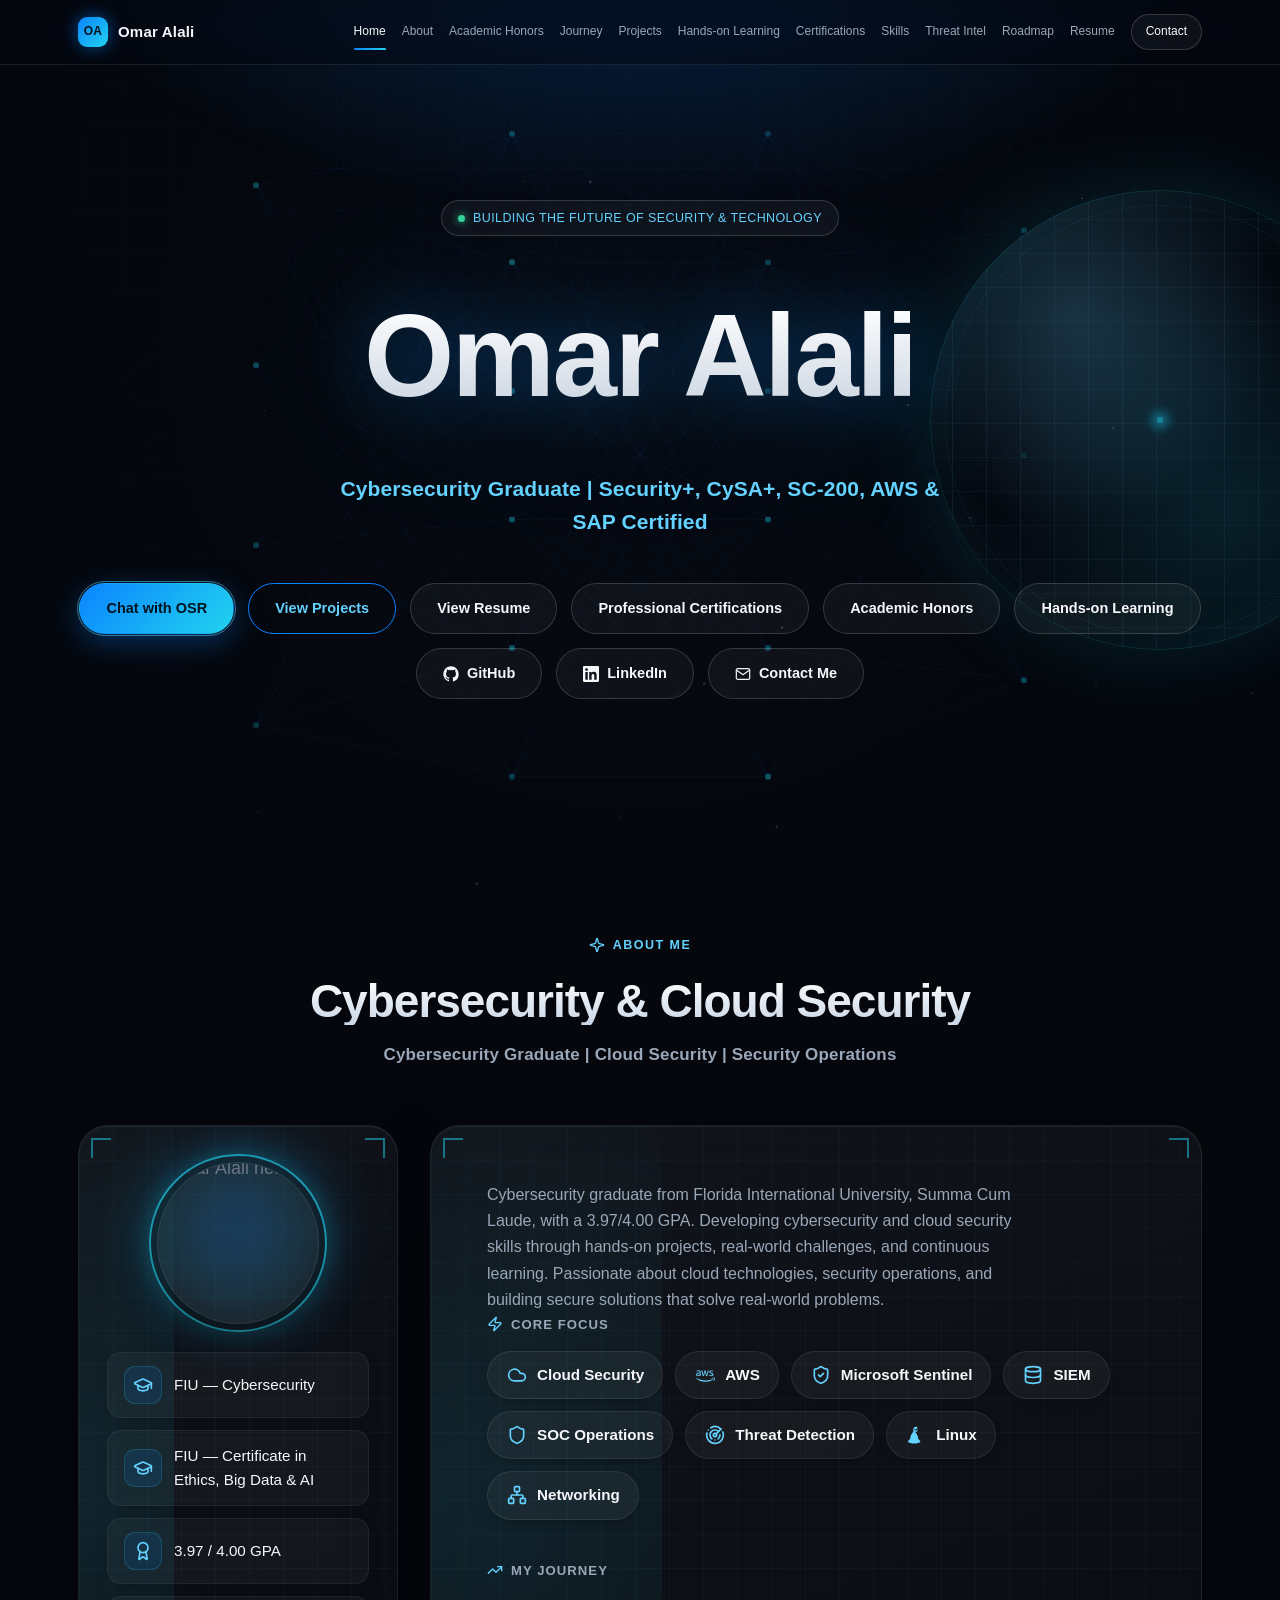
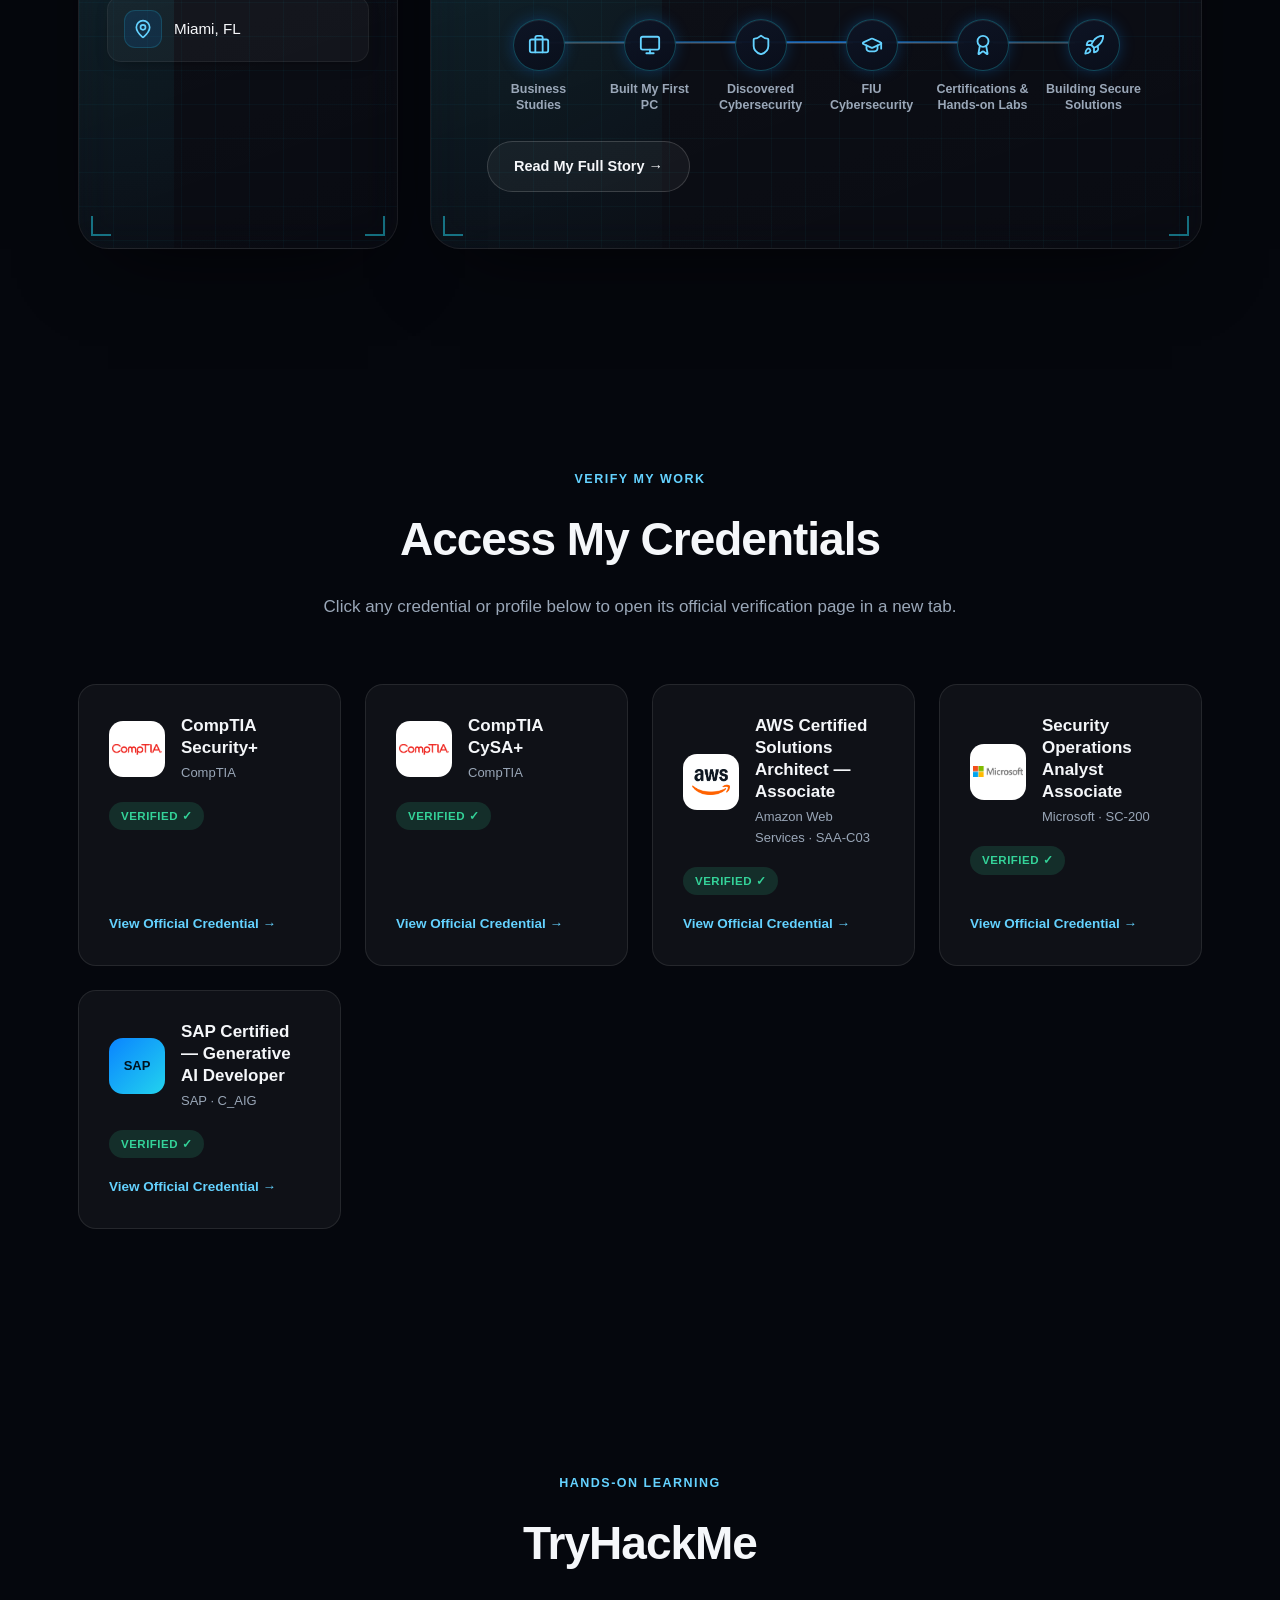
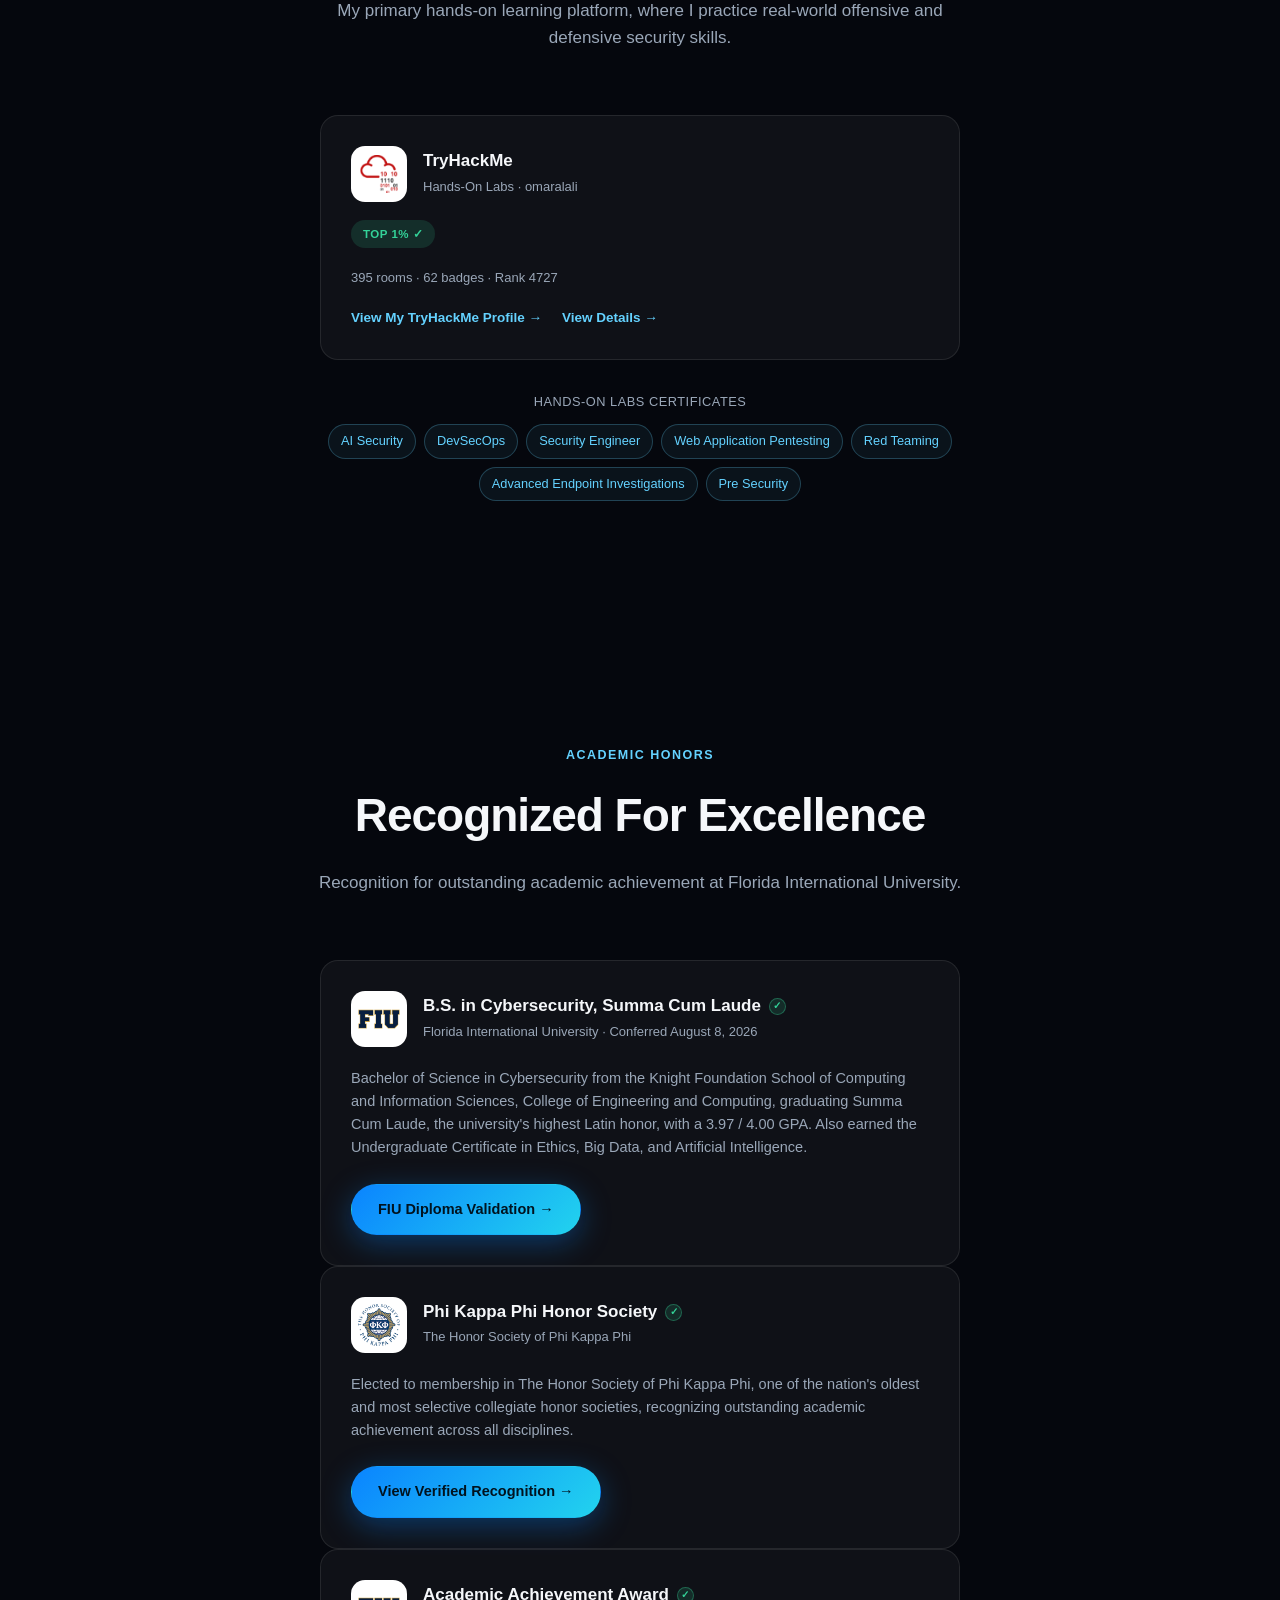
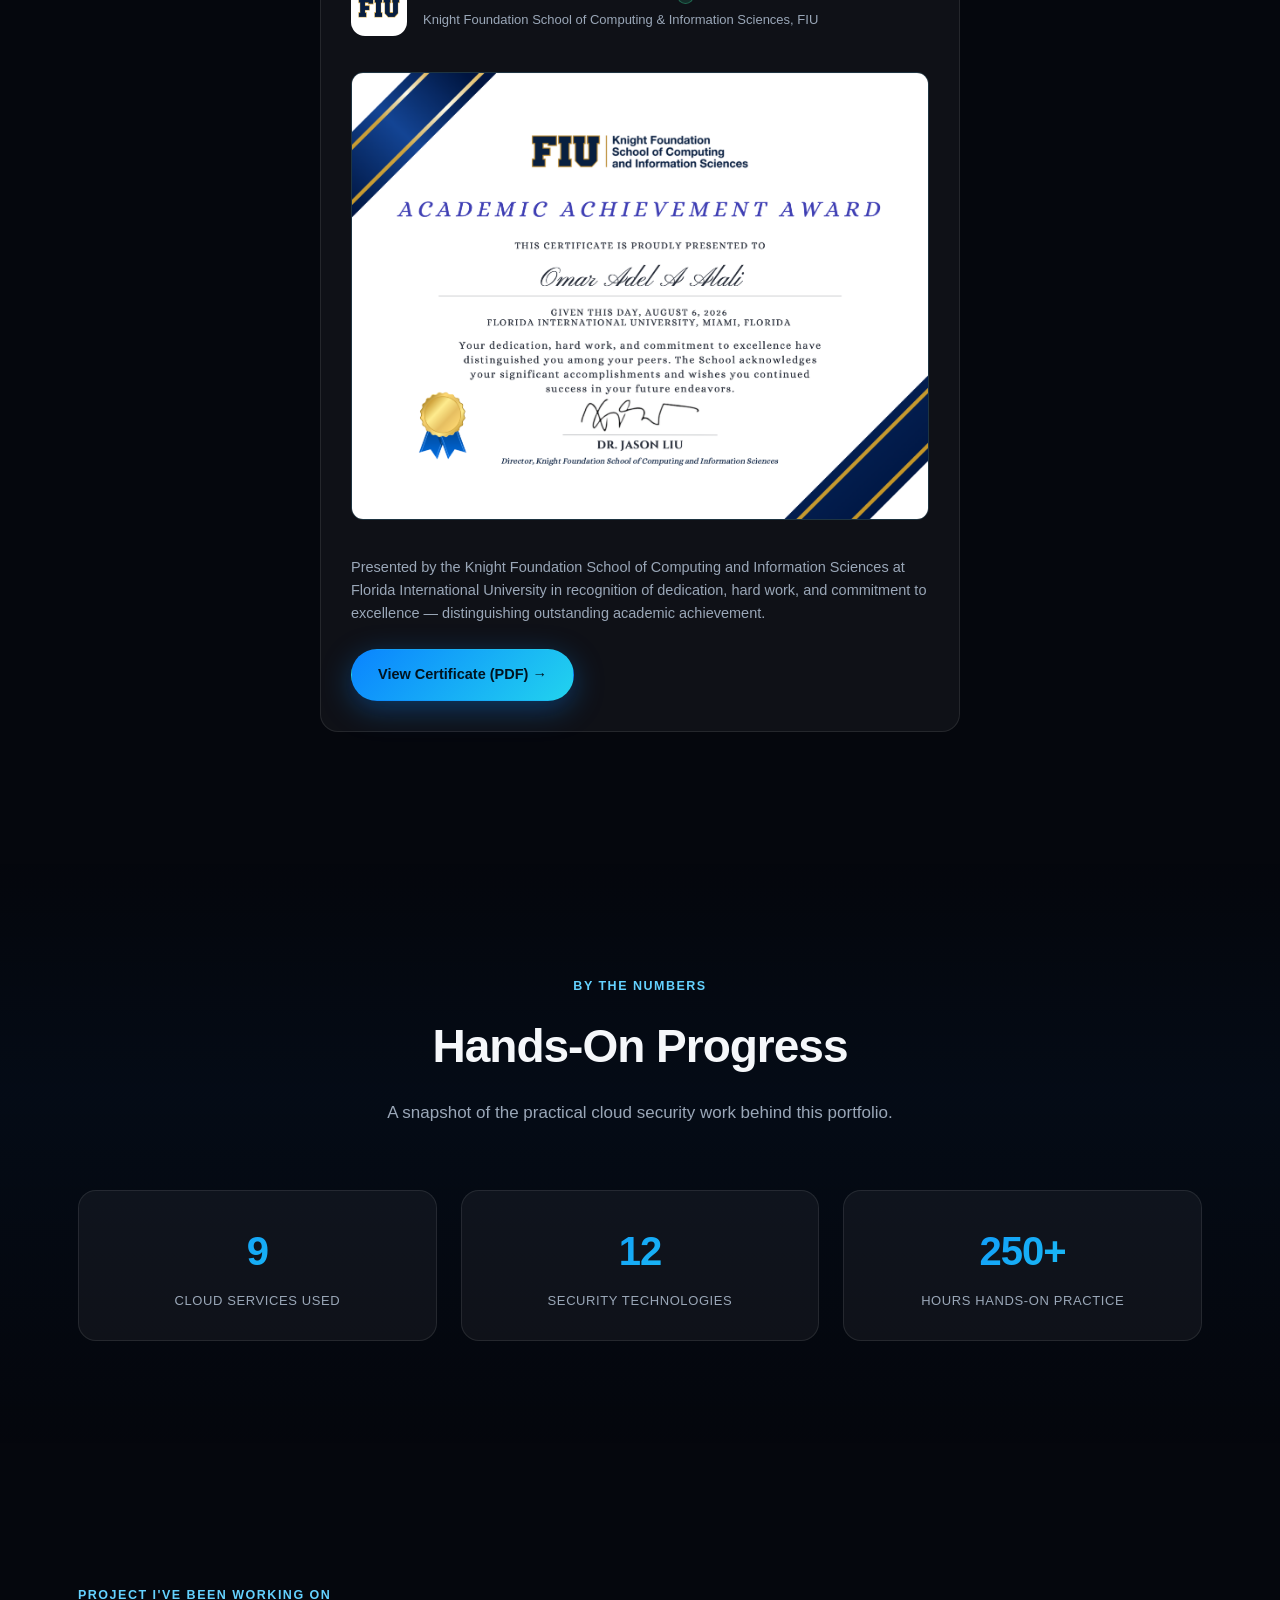
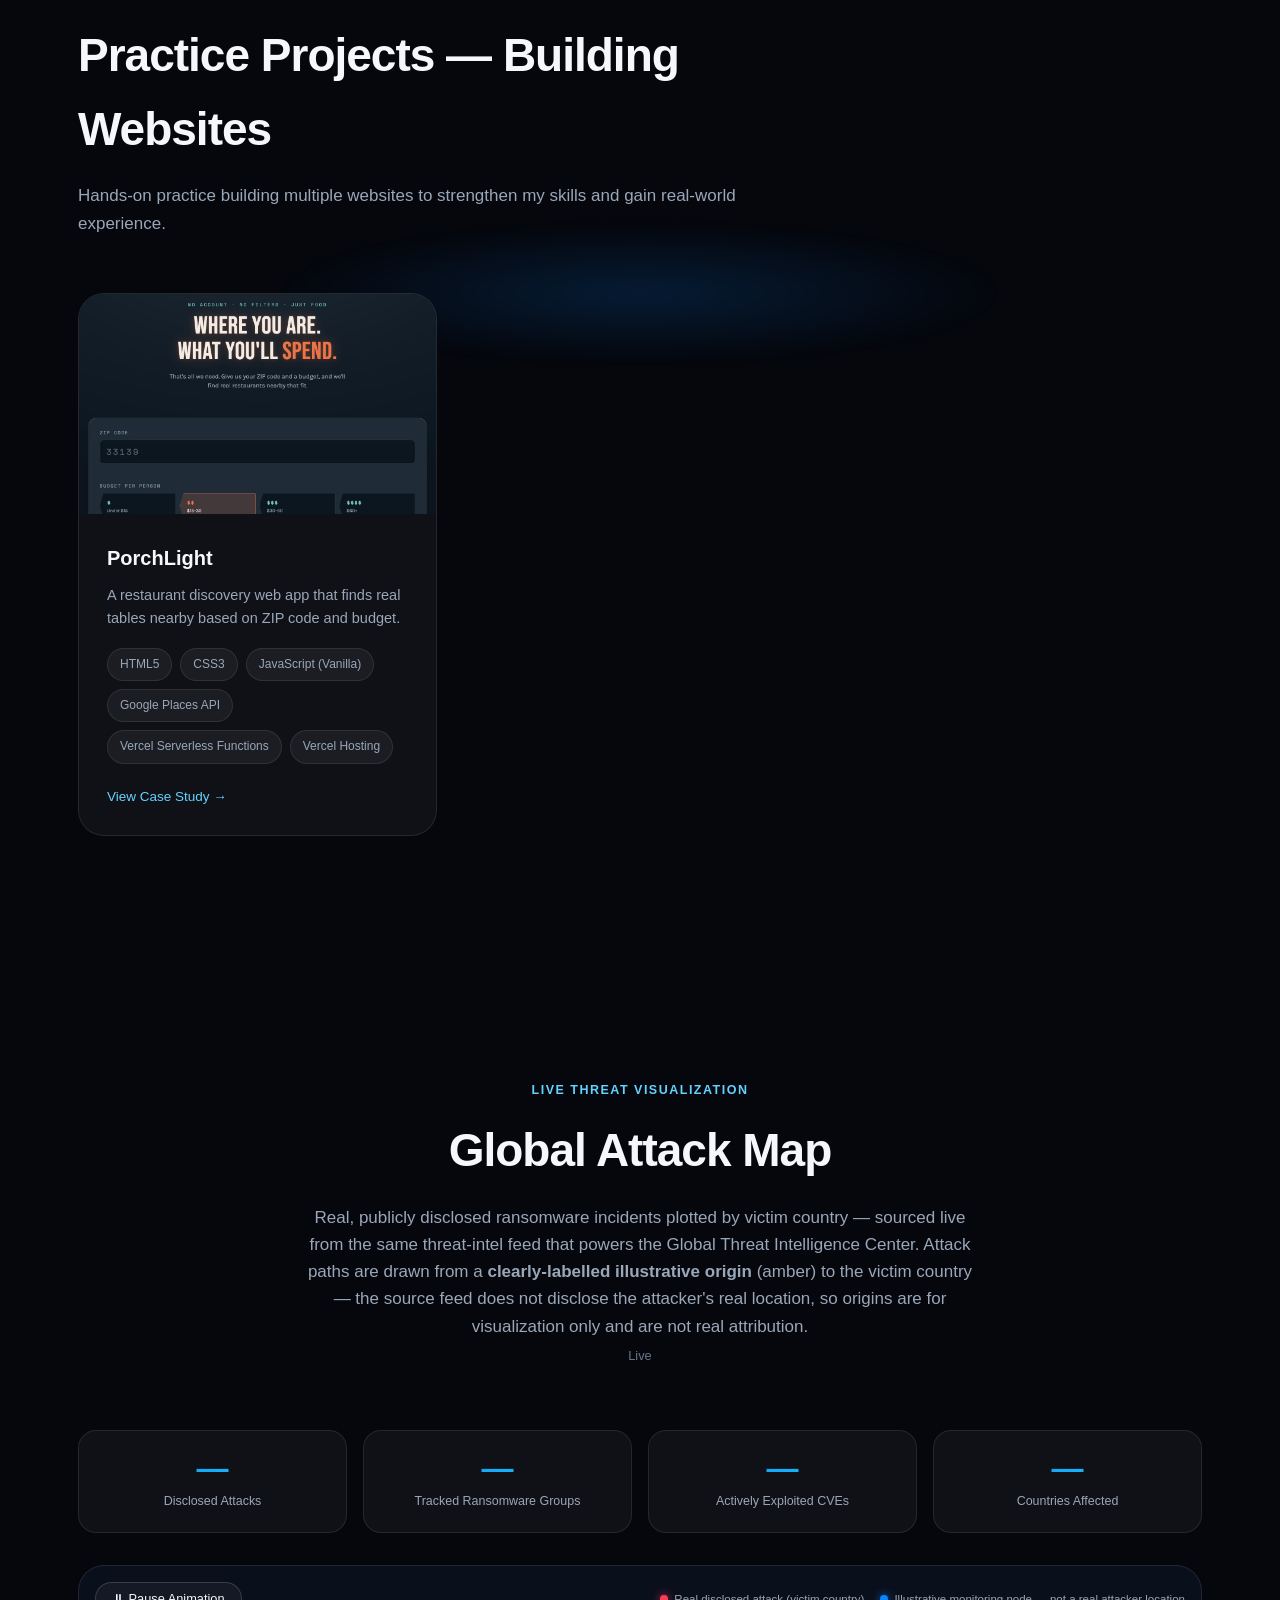
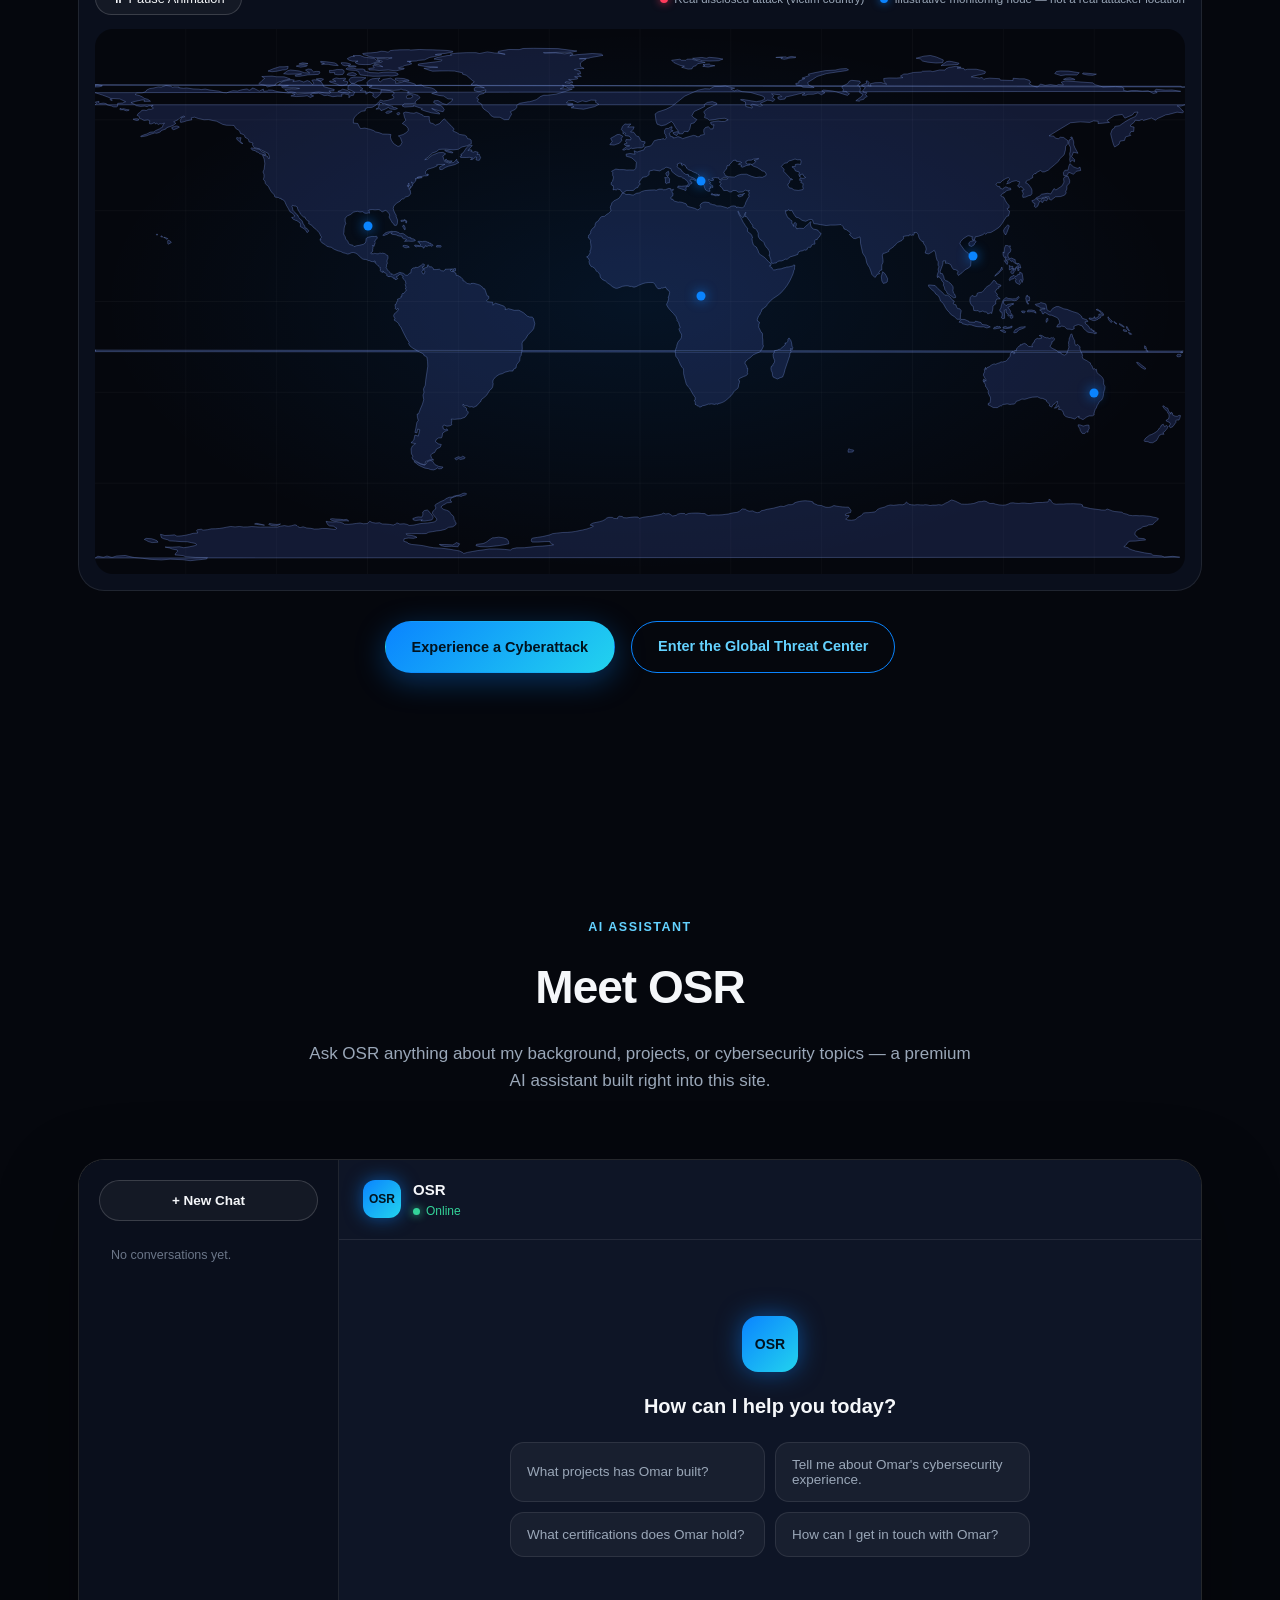
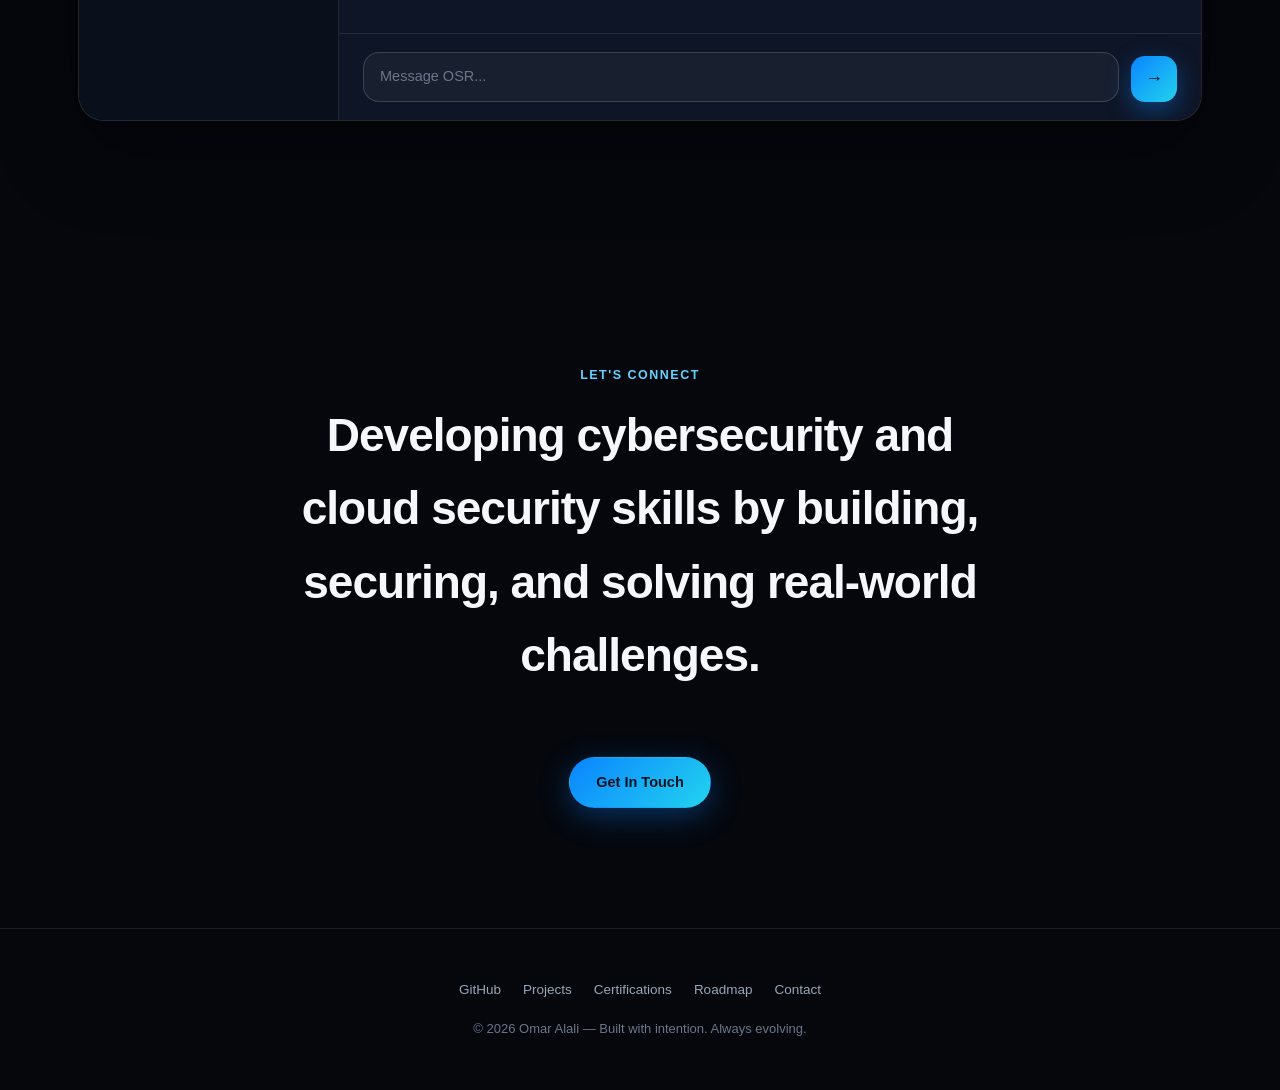
==== commit 8bb0528b: "Add SAP C_AIG, FIU certificate, AWS Academy badge and Summa Cum Laude; fix SC-200 expiry; update res" ====
--- a/index.html
+++ b/index.html
@@ -61,7 +61,7 @@
 <div class="hero-content">
 <span class="eyebrow reveal"><span class="dot"></span>Building the Future of Security &amp; Technology</span>
 <h1 class="reveal">Omar Alali</h1>
-<p class="subtitle reveal">Cybersecurity Graduate | Security+, CySA+, AWS &amp; SC-200 Certified</p>
+<p class="subtitle reveal">Cybersecurity Graduate | Security+, CySA+, SC-200, AWS &amp; SAP Certified</p>
 <div class="btn-row reveal">
 <a class="btn btn-primary btn-osr" href="#osr">Chat with OSR</a> <a class="btn btn-outline" href="projects.html">View Projects</a>
 <a class="btn btn-secondary" data-resume-link href="resume.html">View Resume</a>
@@ -103,7 +103,7 @@
 <div class="about-right cyber-panel about-card glass-card">
 <span class="corner corner-tl"></span><span class="corner corner-tr"></span><span class="corner corner-bl"></span><span class="corner corner-br"></span>
 <div class="story">
-<p class="lead-summary">Cybersecurity graduate from Florida International University with a 3.97/4.00 GPA. Developing cybersecurity and cloud security skills through hands-on projects, real-world challenges, and continuous learning. Passionate about cloud technologies, security operations, and building secure solutions that solve real-world problems.</p>
+<p class="lead-summary">Cybersecurity graduate from Florida International University, Summa Cum Laude, with a 3.97/4.00 GPA. Developing cybersecurity and cloud security skills through hands-on projects, real-world challenges, and continuous learning. Passionate about cloud technologies, security operations, and building secure solutions that solve real-world problems.</p>
 <div class="focus-block">
 <div class="focus-label"><span class="label-ico"><svg width="22" height="22" viewBox="0 0 24 24" fill="none" stroke="currentColor" stroke-width="2" stroke-linecap="round" stroke-linejoin="round"  aria-hidden="true"><path d="M4 14a1 1 0 0 1-.78-1.63l9.9-10.2a.5.5 0 0 1 .86.46l-1.92 6.02A1 1 0 0 0 13 10h7a1 1 0 0 1 .78 1.63l-9.9 10.2a.5.5 0 0 1-.86-.46l1.92-6.02A1 1 0 0 0 11 14z"/></svg></span>Core Focus</div>
 <div class="focus-grid">
@@ -185,6 +185,17 @@
 <span class="status-pill status-completed">Verified &#10003;</span>
 <div style="font-size:13.5px;font-weight:600;color:var(--blue-light);margin-top:auto;">View Official Credential &#8594;</div>
 </a>
+<a class="cert-card" href="https://www.credly.com/badges/41b8ece1-0e7a-4a1b-8005-e92824032eb1" target="_blank" rel="noopener noreferrer" style="text-decoration:none;color:inherit;" aria-label="Verify SAP Certified Generative AI Developer credential (opens in a new tab)">
+<div class="cert-top">
+<div class="cert-logo">SAP</div>
+<div>
+<div class="cert-title">SAP Certified &mdash; Generative AI Developer</div>
+<div class="cert-issuer">SAP &middot; C_AIG</div>
+</div>
+</div>
+<span class="status-pill status-completed">Verified &#10003;</span>
+<div style="font-size:13.5px;font-weight:600;color:var(--blue-light);margin-top:auto;">View Official Credential &#8594;</div>
+</a>
 </div>
 </div>
 </section>
@@ -230,9 +241,20 @@
 <div class="section-head">
 <span class="kicker">Academic Honors</span>
 <h2>Recognized For Excellence</h2>
-<p>Elected recognition for outstanding academic achievement across all disciplines.</p>
+<p>Recognition for outstanding academic achievement at Florida International University.</p>
 </div>
 <div class="honor-wrap">
+<div class="cert-card honor-card">
+<div class="cert-top">
+<div class="cert-logo honor-logo"><img src="assets/images/fiu-logo.png" alt="FIU logo" loading="lazy"></div>
+<div>
+<div class="cert-title honor-title">B.S. in Cybersecurity, Summa Cum Laude<span class="verified-badge" title="Verified achievement" aria-label="Verified">&#10003;</span></div>
+<div class="cert-issuer">Florida International University &middot; Conferred August 8, 2026</div>
+</div>
+</div>
+<p class="honor-desc">Bachelor of Science in Cybersecurity from the Knight Foundation School of Computing and Information Sciences, College of Engineering and Computing, graduating Summa Cum Laude, the university's highest Latin honor, with a 3.97 / 4.00 GPA. Also earned the Undergraduate Certificate in Ethics, Big Data, and Artificial Intelligence.</p>
+<a href="https://onestop.fiu.edu/registration/academic-records/digital-diplomas/validation/index.html" target="_blank" rel="noopener noreferrer" class="btn btn-primary honor-btn">FIU Diploma Validation &rarr;</a>
+</div>
 <div class="cert-card honor-card">
 <div class="cert-top">
 <div class="cert-logo honor-logo"><img src="assets/images/phi-kappa-phi-logo.png" alt="The Honor Society of Phi Kappa Phi official seal" loading="lazy"></div>
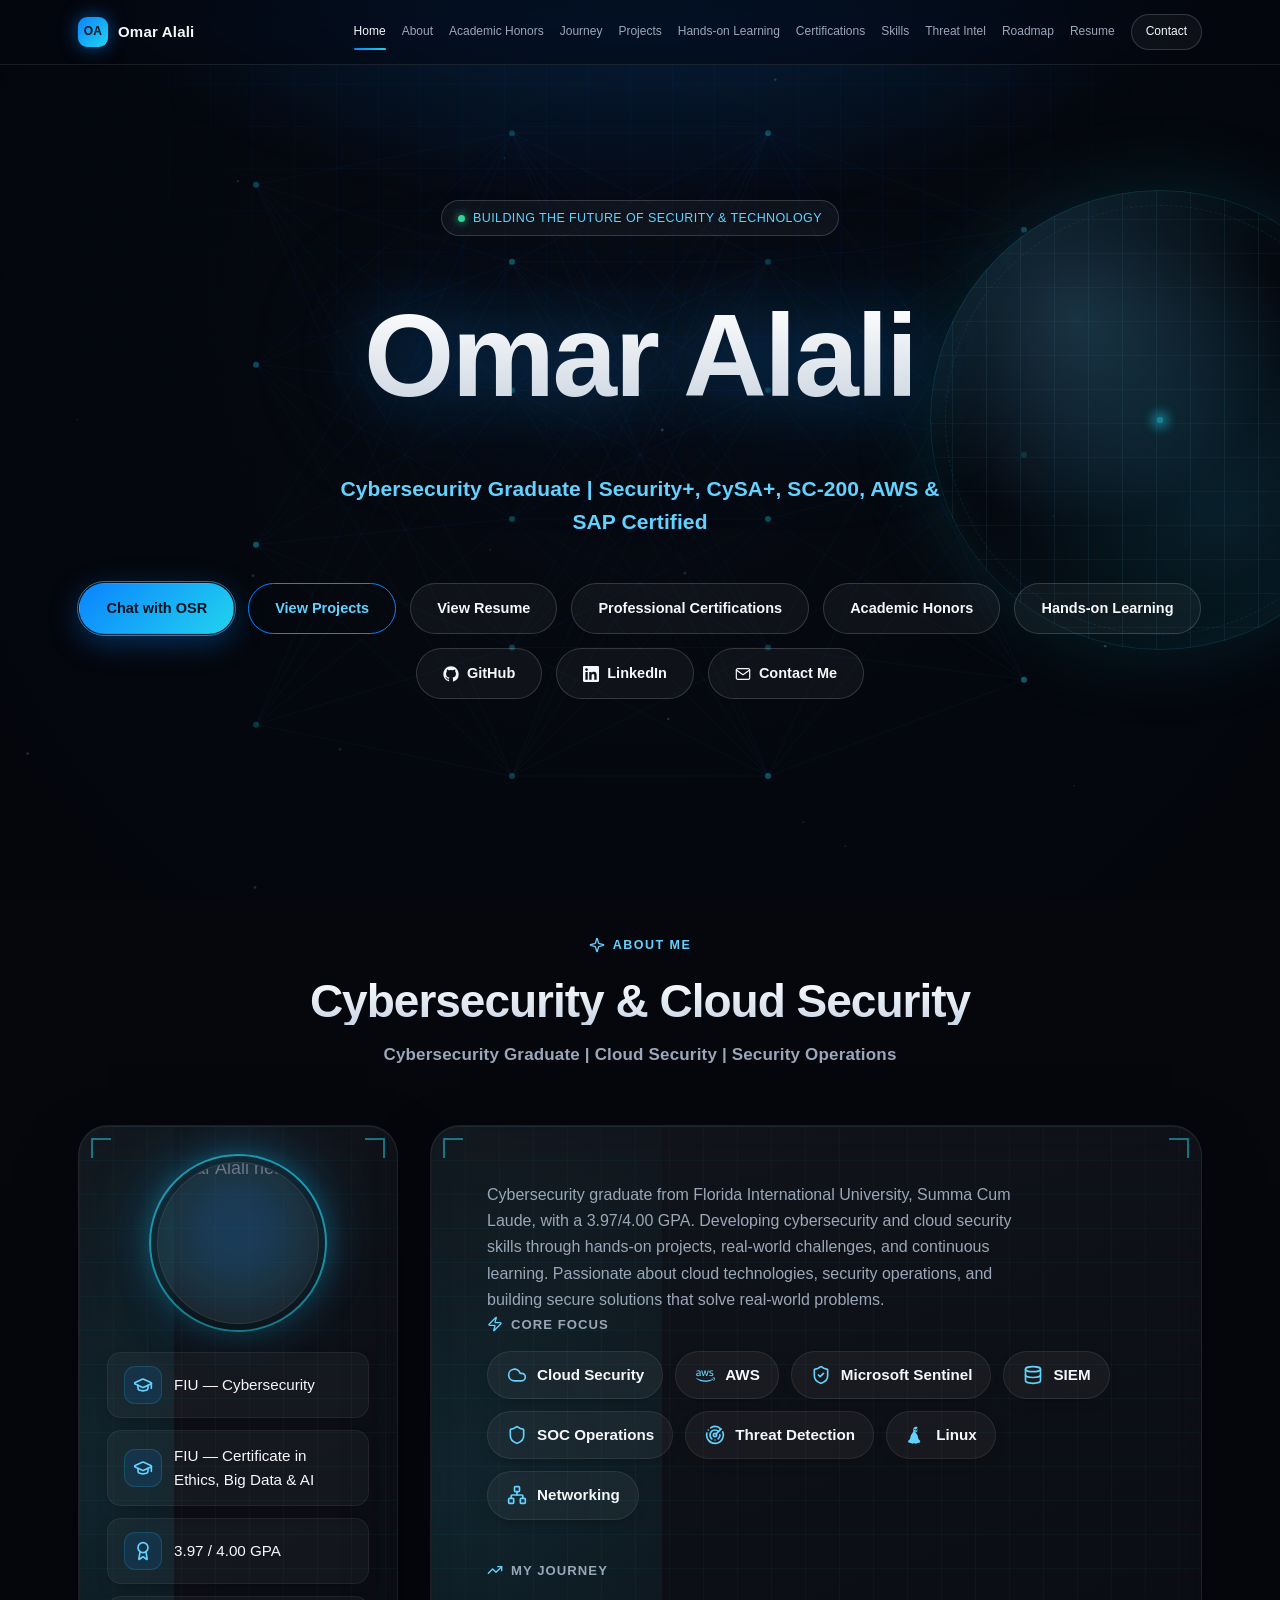
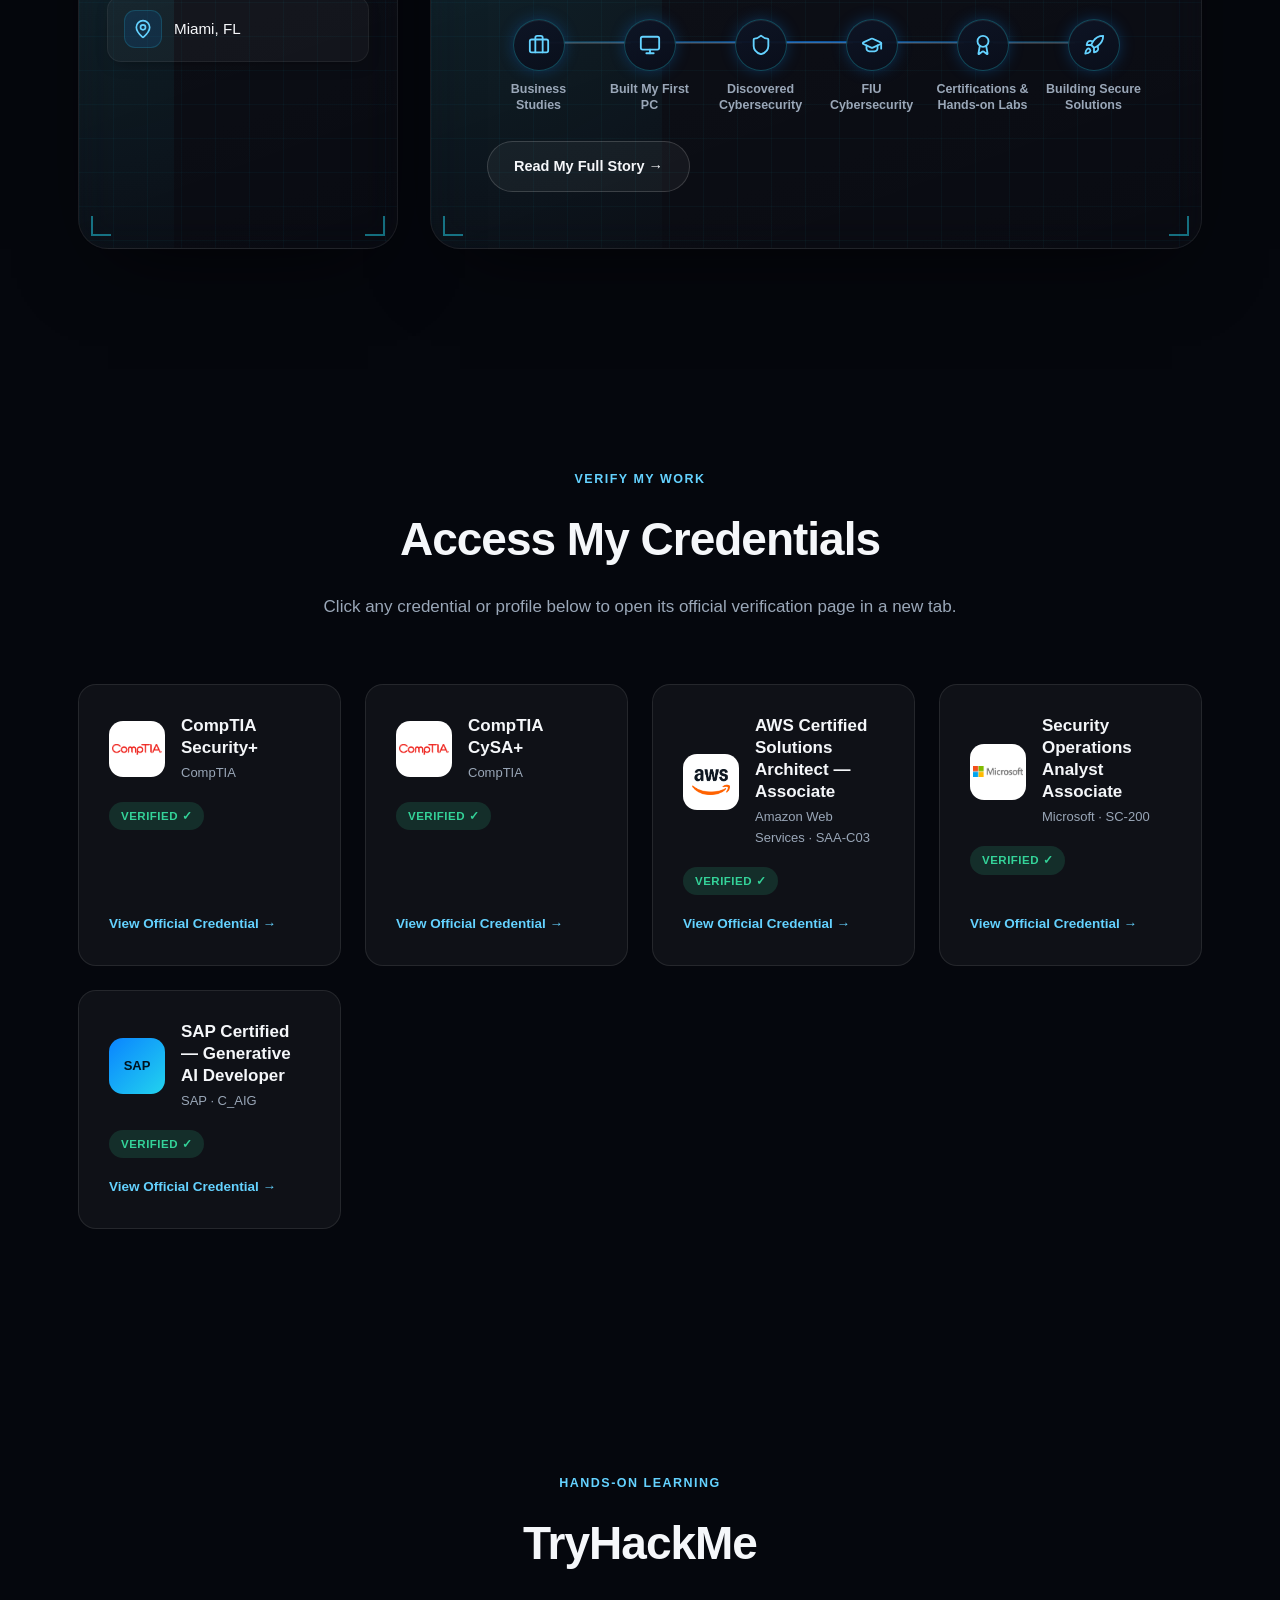
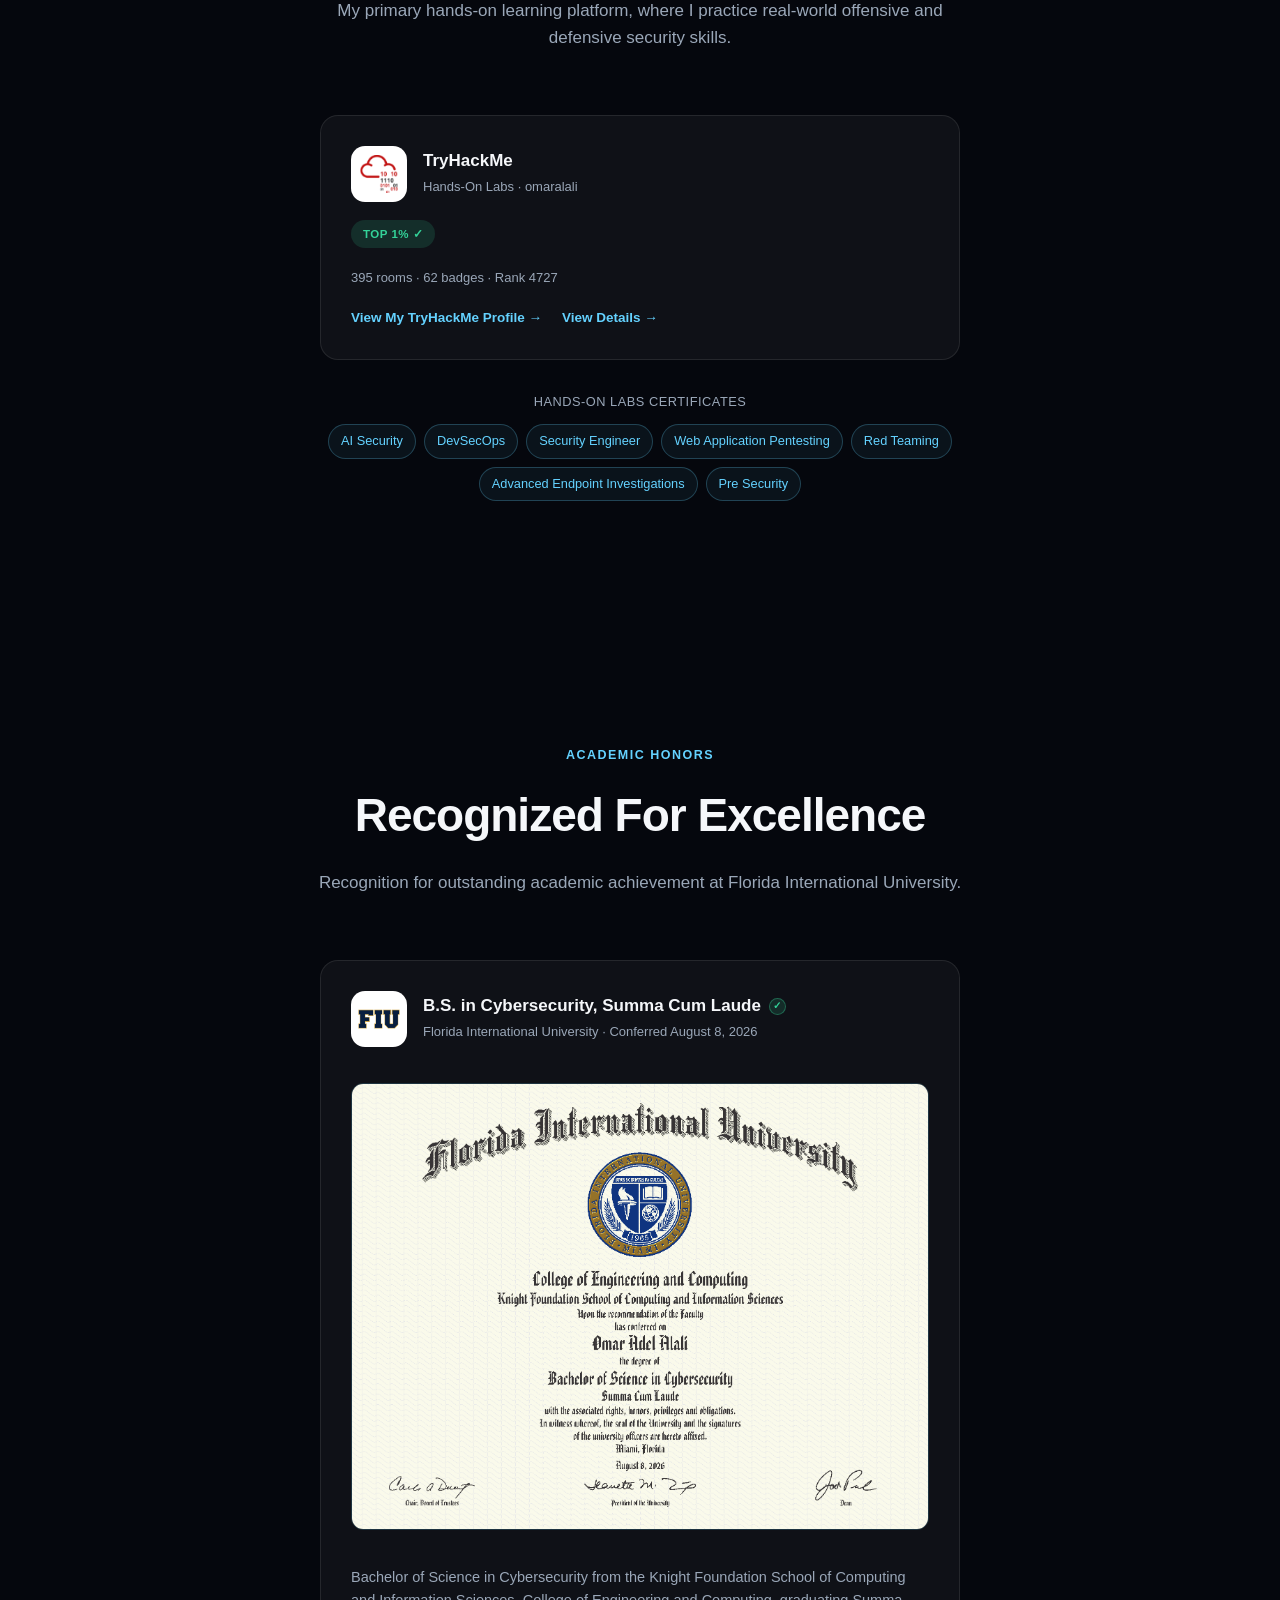
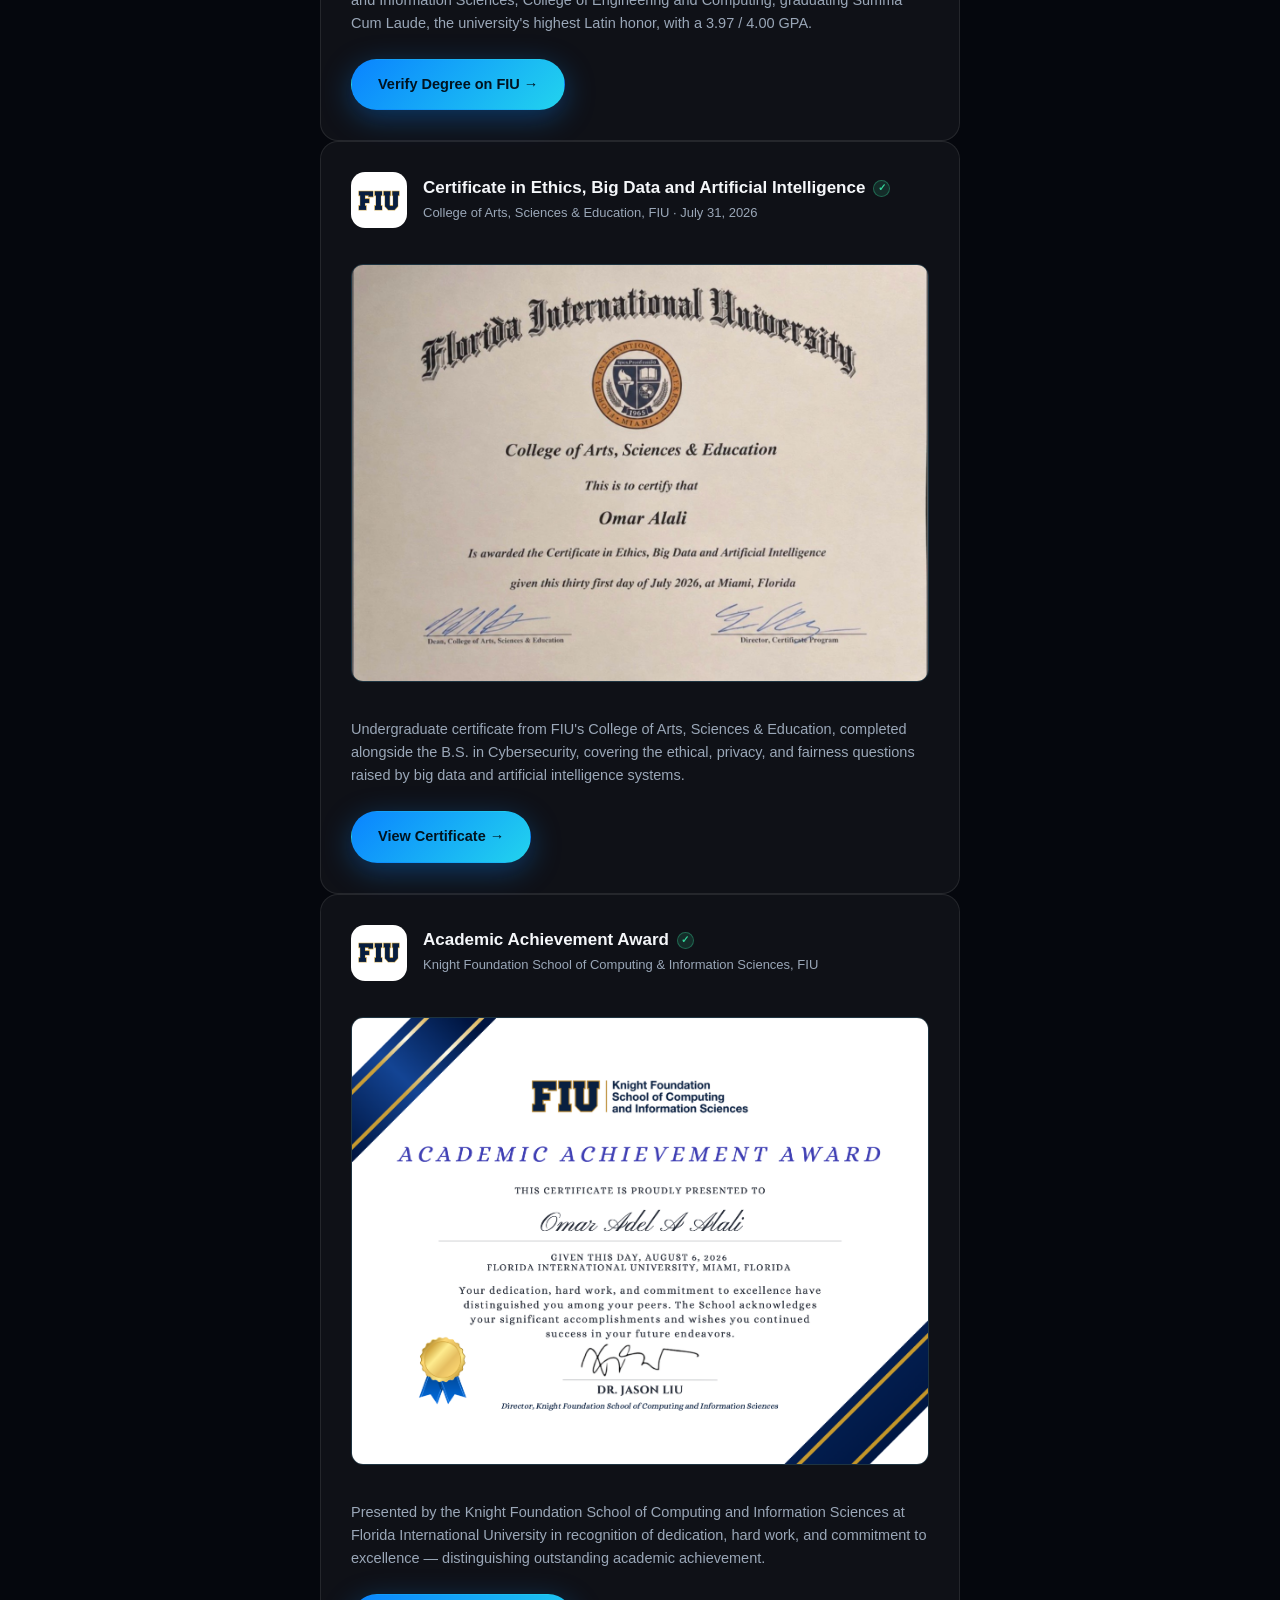
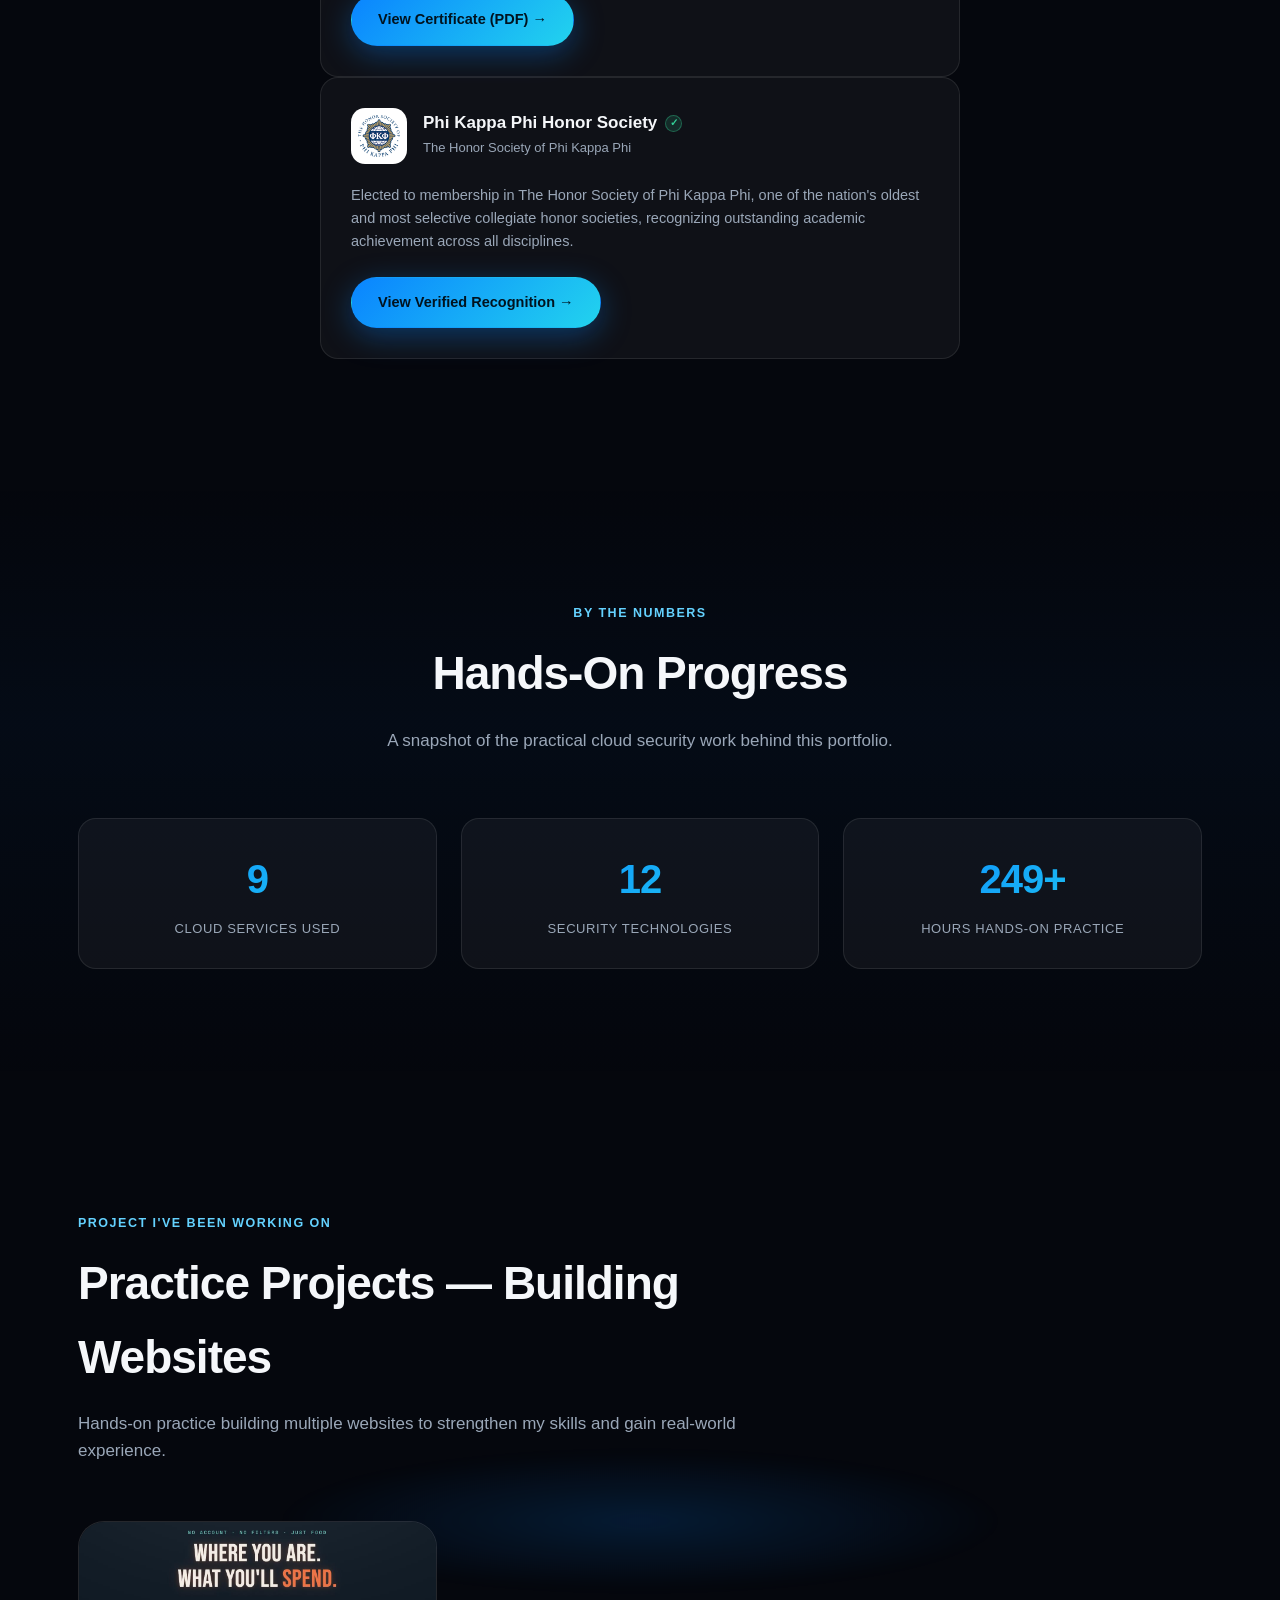
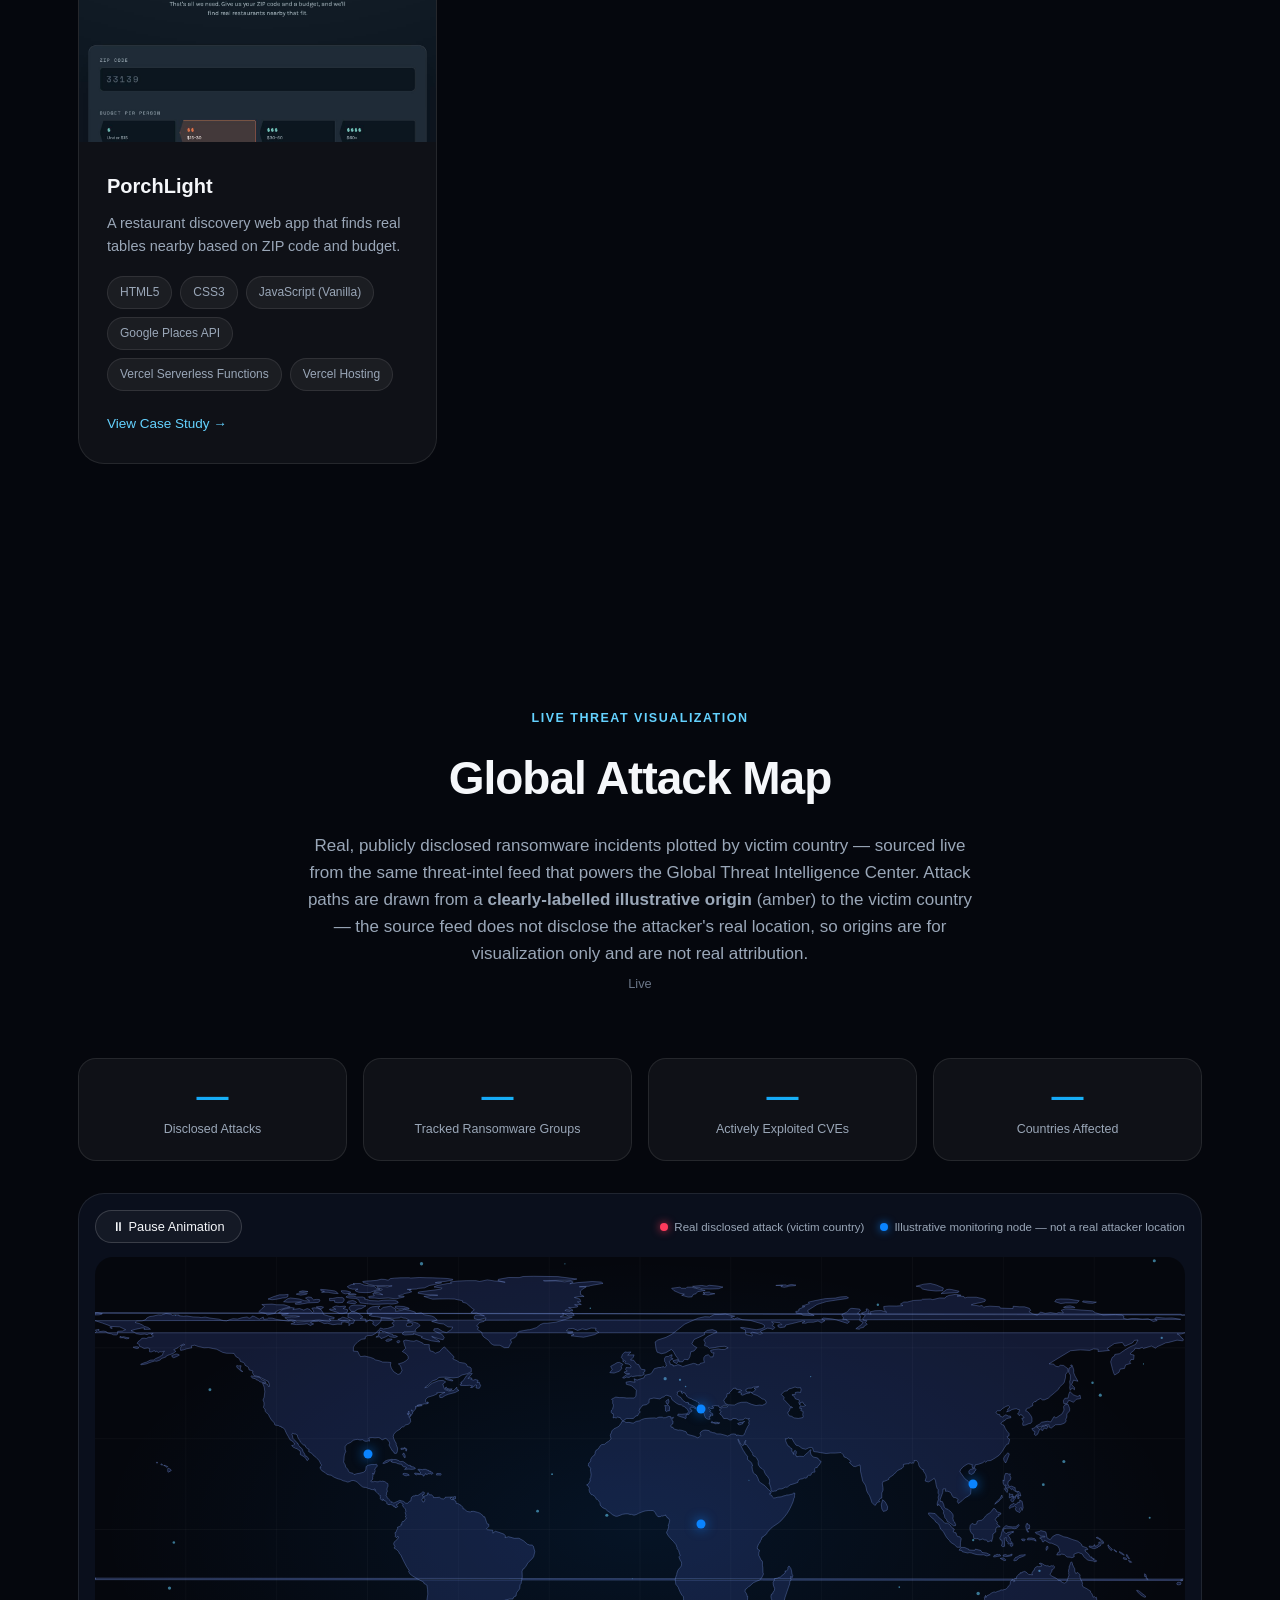
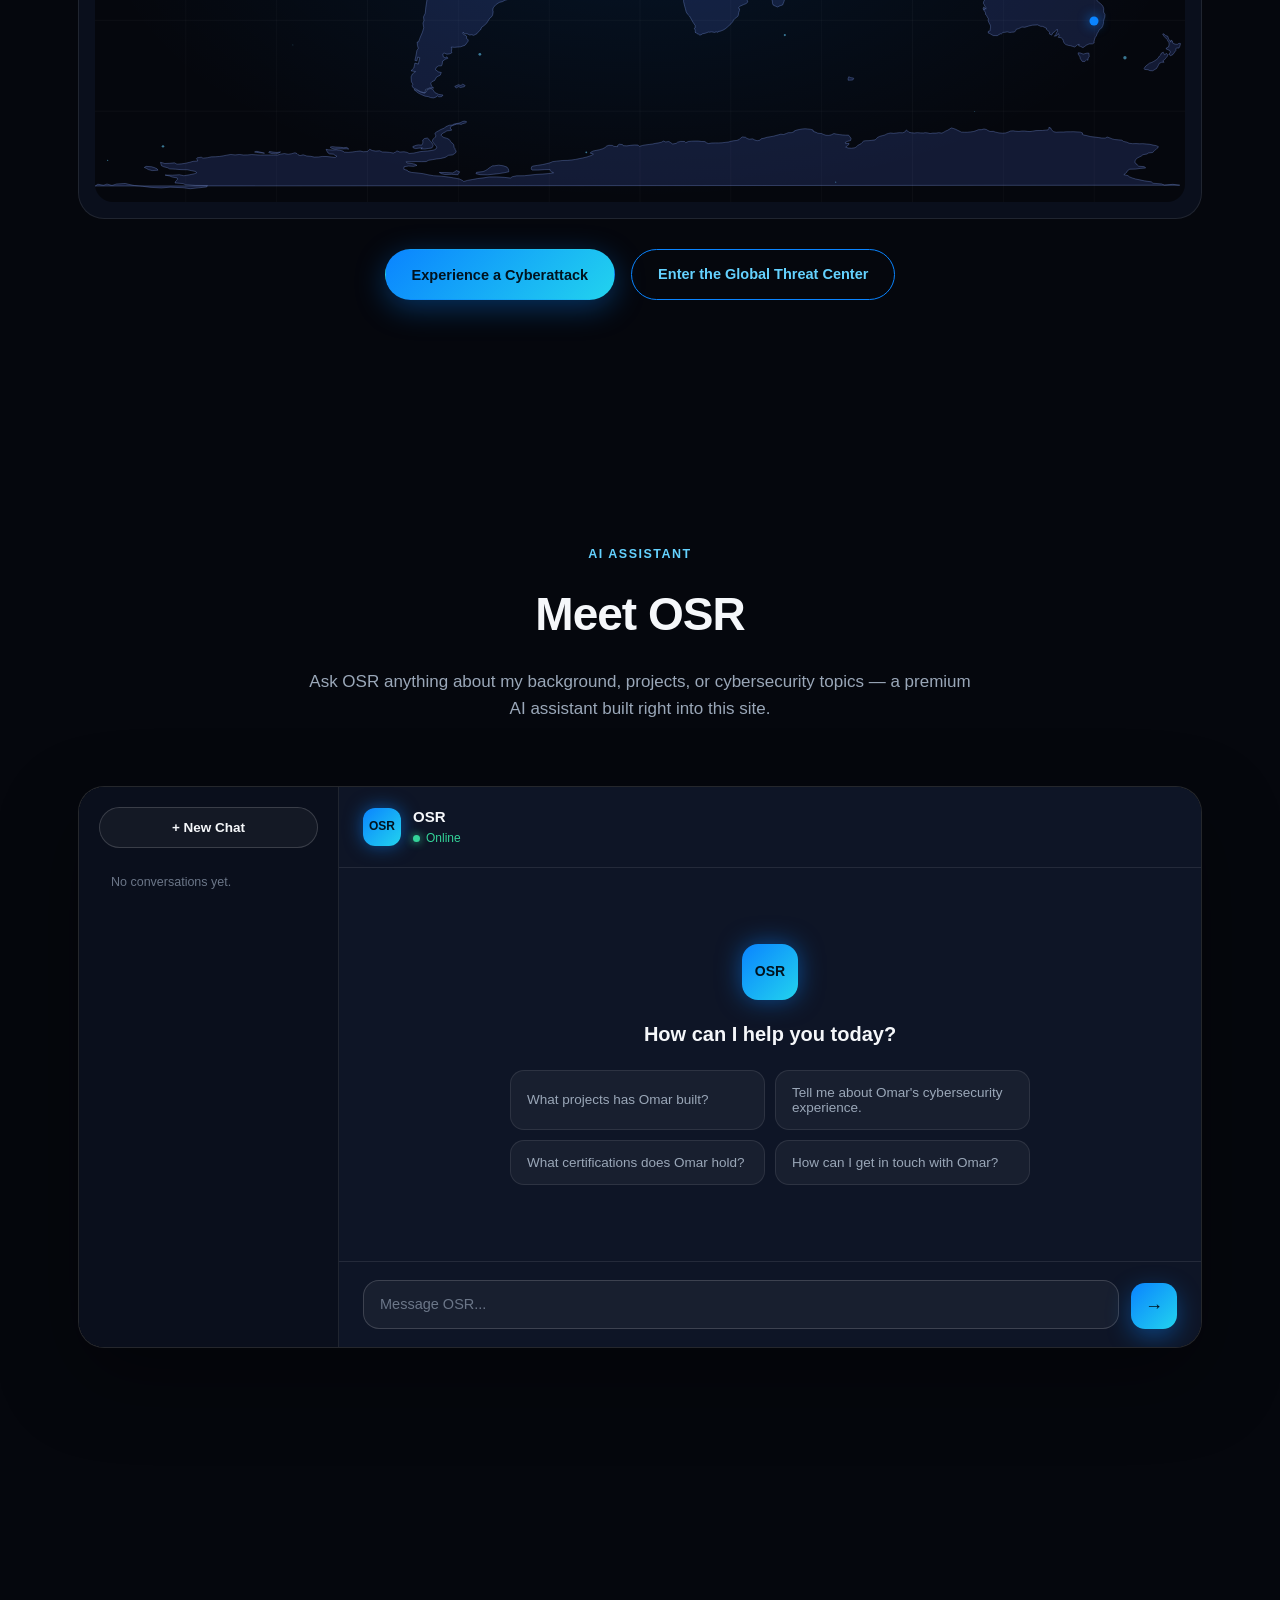
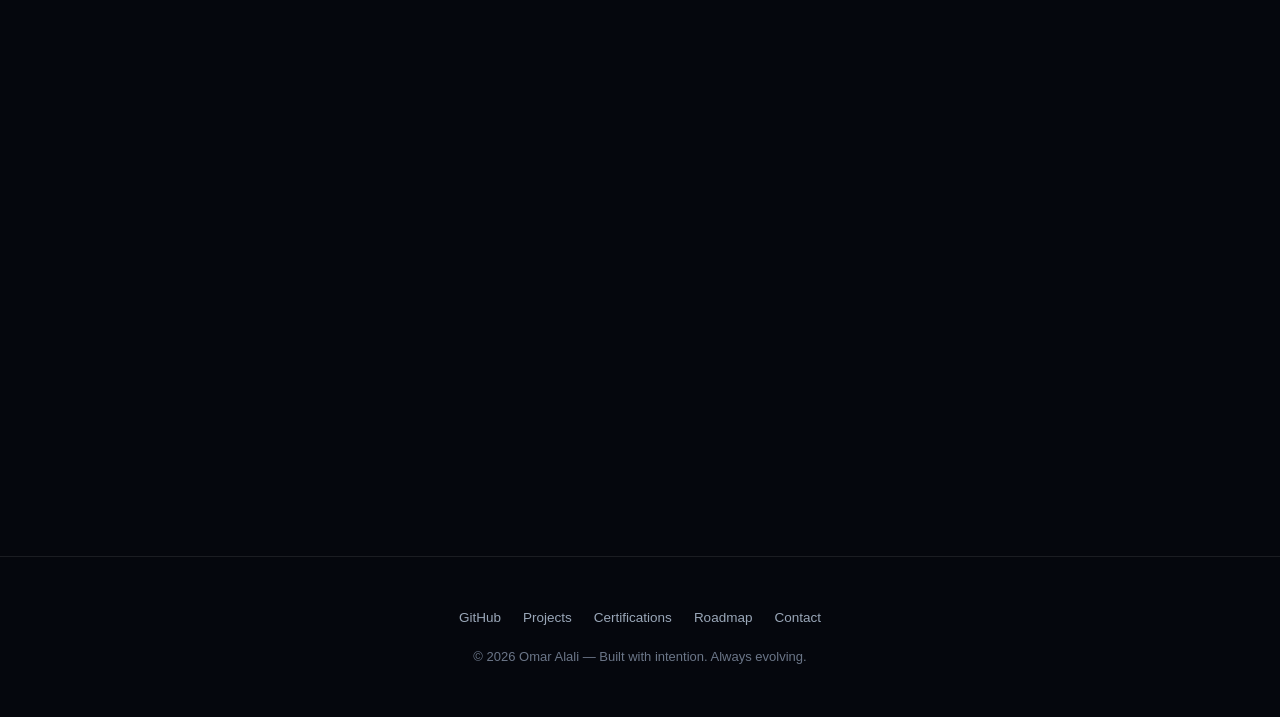
==== commit d1cb7123: "Show FIU diploma and Ethics, Big Data & AI certificate images next to the Achievement Award Diploma " ====
--- a/index.html
+++ b/index.html
@@ -252,8 +252,39 @@
 <div class="cert-issuer">Florida International University &middot; Conferred August 8, 2026</div>
 </div>
 </div>
-<p class="honor-desc">Bachelor of Science in Cybersecurity from the Knight Foundation School of Computing and Information Sciences, College of Engineering and Computing, graduating Summa Cum Laude, the university's highest Latin honor, with a 3.97 / 4.00 GPA. Also earned the Undergraduate Certificate in Ethics, Big Data, and Artificial Intelligence.</p>
-<a href="https://onestop.fiu.edu/registration/academic-records/digital-diplomas/validation/index.html" target="_blank" rel="noopener noreferrer" class="btn btn-primary honor-btn">FIU Diploma Validation &rarr;</a>
+<a href="assets/certificates/fiu-diploma.png" target="_blank" rel="noopener noreferrer" style="display:block;margin:16px 0;border-radius:12px;overflow:hidden;border:1px solid rgba(100,210,255,0.18);">
+<img src="assets/certificates/fiu-diploma.png" alt="Florida International University diploma: Bachelor of Science in Cybersecurity, Summa Cum Laude, conferred on Omar Adel Alali, August 8, 2026" loading="lazy" style="display:block;width:100%;height:auto;">
+</a>
+<p class="honor-desc">Bachelor of Science in Cybersecurity from the Knight Foundation School of Computing and Information Sciences, College of Engineering and Computing, graduating Summa Cum Laude, the university's highest Latin honor, with a 3.97 / 4.00 GPA.</p>
+<a href="https://onestop.fiu.edu/registration/academic-records/digital-diplomas/validation/index.html" target="_blank" rel="noopener noreferrer" class="btn btn-primary honor-btn">Verify Degree on FIU &rarr;</a>
+</div>
+<div class="cert-card honor-card">
+<div class="cert-top">
+<div class="cert-logo honor-logo"><img src="assets/images/fiu-logo.png" alt="FIU logo" loading="lazy"></div>
+<div>
+<div class="cert-title honor-title">Certificate in Ethics, Big Data and Artificial Intelligence<span class="verified-badge" title="Verified achievement" aria-label="Verified">&#10003;</span></div>
+<div class="cert-issuer">College of Arts, Sciences &amp; Education, FIU &middot; July 31, 2026</div>
+</div>
+</div>
+<a href="assets/certificates/fiu-ethics-big-data-ai-certificate.jpg" target="_blank" rel="noopener noreferrer" style="display:block;margin:16px 0;border-radius:12px;overflow:hidden;border:1px solid rgba(100,210,255,0.18);">
+<img src="assets/certificates/fiu-ethics-big-data-ai-certificate.jpg" alt="Florida International University Certificate in Ethics, Big Data and Artificial Intelligence awarded to Omar Alali, July 31, 2026" loading="lazy" style="display:block;width:100%;height:auto;">
+</a>
+<p class="honor-desc">Undergraduate certificate from FIU's College of Arts, Sciences &amp; Education, completed alongside the B.S. in Cybersecurity, covering the ethical, privacy, and fairness questions raised by big data and artificial intelligence systems.</p>
+<a href="assets/certificates/fiu-ethics-big-data-ai-certificate.jpg" target="_blank" rel="noopener noreferrer" class="btn btn-primary honor-btn">View Certificate &rarr;</a>
+</div>
+<div class="cert-card honor-card">
+<div class="cert-top">
+<div class="cert-logo honor-logo"><img src="assets/images/fiu-logo.png" alt="FIU logo" loading="lazy"></div>
+<div>
+<div class="cert-title honor-title">Academic Achievement Award<span class="verified-badge" title="Verified achievement" aria-label="Verified">&#10003;</span></div>
+<div class="cert-issuer">Knight Foundation School of Computing &amp; Information Sciences, FIU</div>
+</div>
+</div>
+<a href="assets/certificates/kfscis-achievement-award.png" target="_blank" rel="noopener noreferrer" style="display:block;margin:16px 0;border-radius:12px;overflow:hidden;border:1px solid rgba(100,210,255,0.18);">
+<img src="assets/certificates/kfscis-achievement-award.png" alt="FIU Knight Foundation School of Computing and Information Sciences Academic Achievement Award presented to Omar Adel A Alali" loading="lazy" style="display:block;width:100%;height:auto;">
+</a>
+<p class="honor-desc">Presented by the Knight Foundation School of Computing and Information Sciences at Florida International University in recognition of dedication, hard work, and commitment to excellence &mdash; distinguishing outstanding academic achievement.</p>
+<a href="assets/certificates/kfscis-achievement-award.pdf" target="_blank" rel="noopener noreferrer" class="btn btn-primary honor-btn">View Certificate (PDF) &rarr;</a>
 </div>
 <div class="cert-card honor-card">
 <div class="cert-top">
@@ -265,20 +296,6 @@
 </div>
 <p class="honor-desc">Elected to membership in The Honor Society of Phi Kappa Phi, one of the nation's oldest and most selective collegiate honor societies, recognizing outstanding academic achievement across all disciplines.</p>
 <a href="https://phikappaphi.meritpages.com/stories/Omar-Alali-Sr-Elected-to-Membership-into-The-Honor-Society-of-Phi-Kappa-Phi/181711411" target="_blank" rel="noopener noreferrer" class="btn btn-primary honor-btn">View Verified Recognition &rarr;</a>
-</div>
-<div class="cert-card honor-card">
-<div class="cert-top">
-<div class="cert-logo honor-logo"><img src="assets/images/fiu-logo.png" alt="FIU logo" loading="lazy"></div>
-<div>
-<div class="cert-title honor-title">Academic Achievement Award<span class="verified-badge" title="Verified achievement" aria-label="Verified">&#10003;</span></div>
-<div class="cert-issuer">Knight Foundation School of Computing &amp; Information Sciences, FIU</div>
-</div>
-</div>
-<a href="assets/certificates/kfscis-achievement-award.png" target="_blank" rel="noopener noreferrer" style="display:block;margin:16px 0;border-radius:12px;overflow:hidden;border:1px solid rgba(100,210,255,0.18);">
-<img src="assets/certificates/kfscis-achievement-award.png" alt="FIU Knight Foundation School of Computing and Information Sciences Academic Achievement Award presented to Omar Adel A Alali" loading="lazy" style="display:block;width:100%;height:auto;">
-</a>
-<p class="honor-desc">Presented by the Knight Foundation School of Computing and Information Sciences at Florida International University in recognition of dedication, hard work, and commitment to excellence &mdash; distinguishing outstanding academic achievement.</p>
-<a href="assets/certificates/kfscis-achievement-award.pdf" target="_blank" rel="noopener noreferrer" class="btn btn-primary honor-btn">View Certificate (PDF) &rarr;</a>
 </div>
 </div>
 </div>
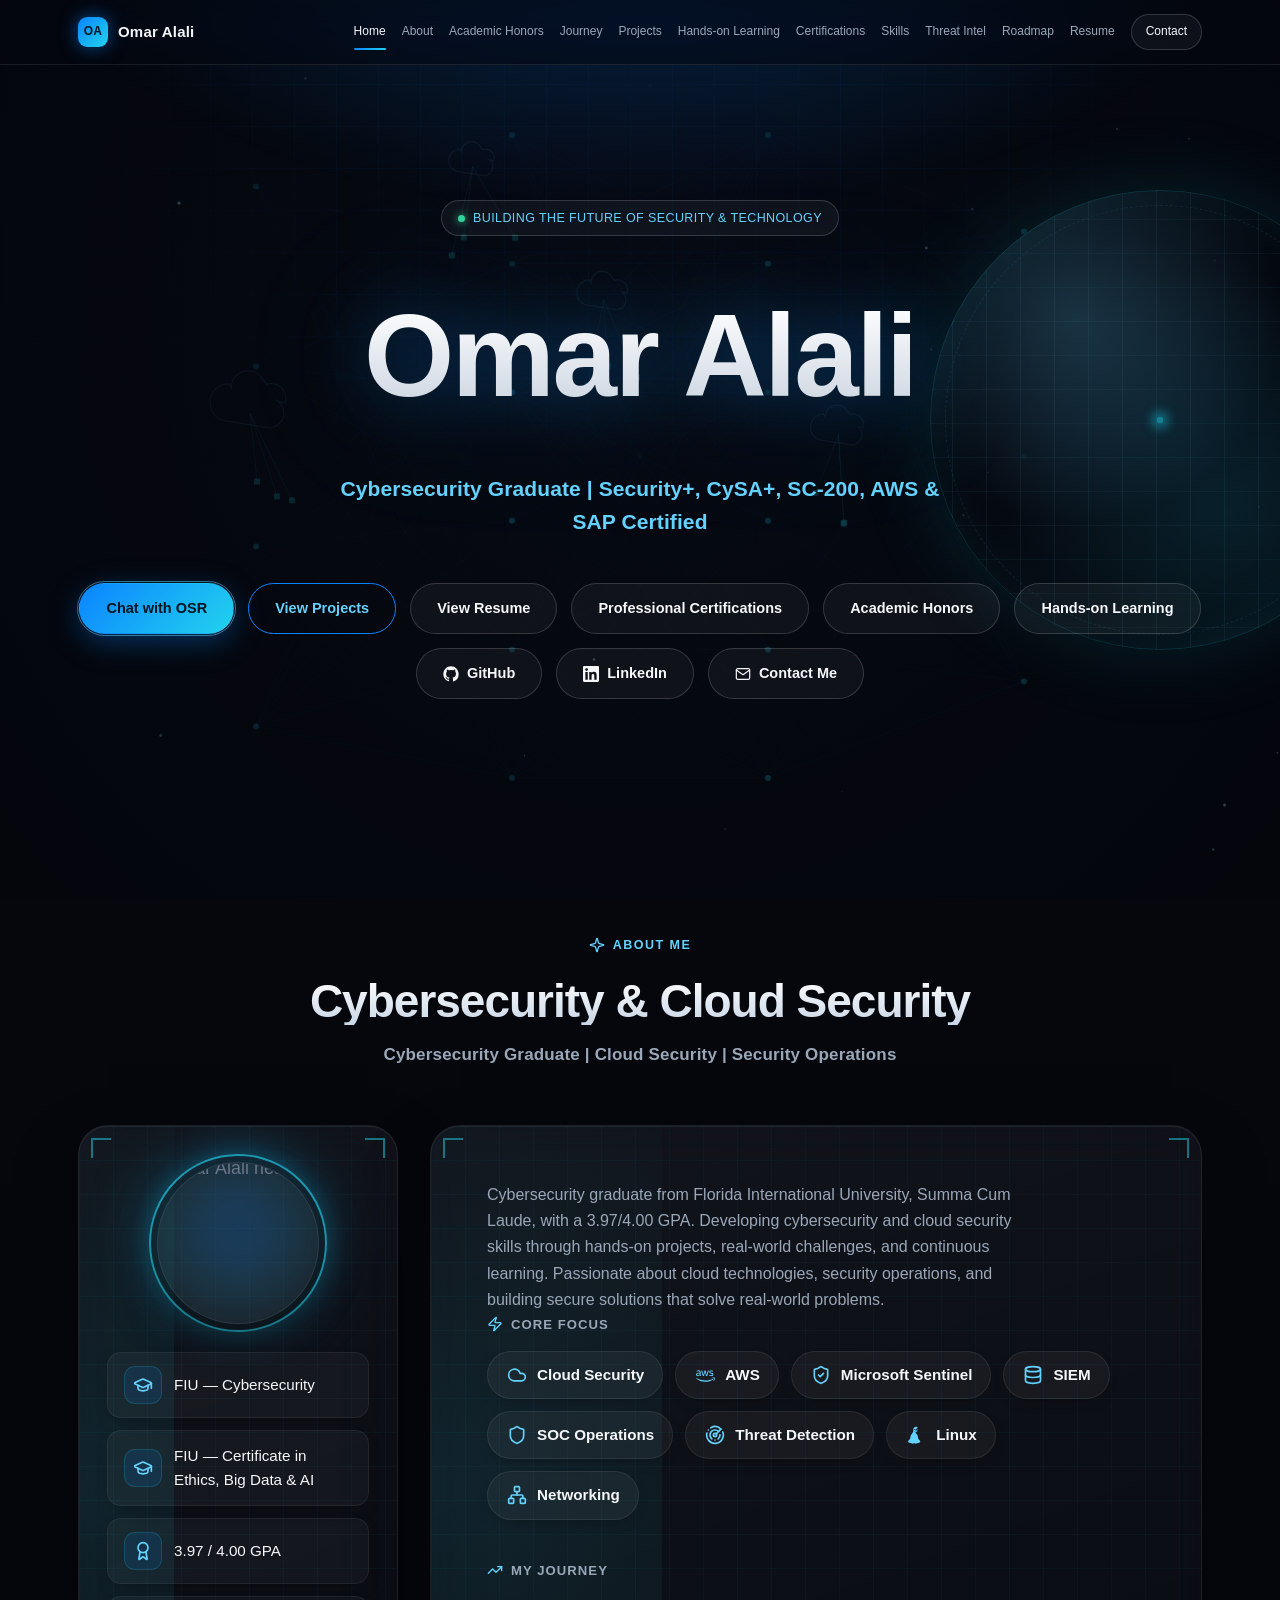
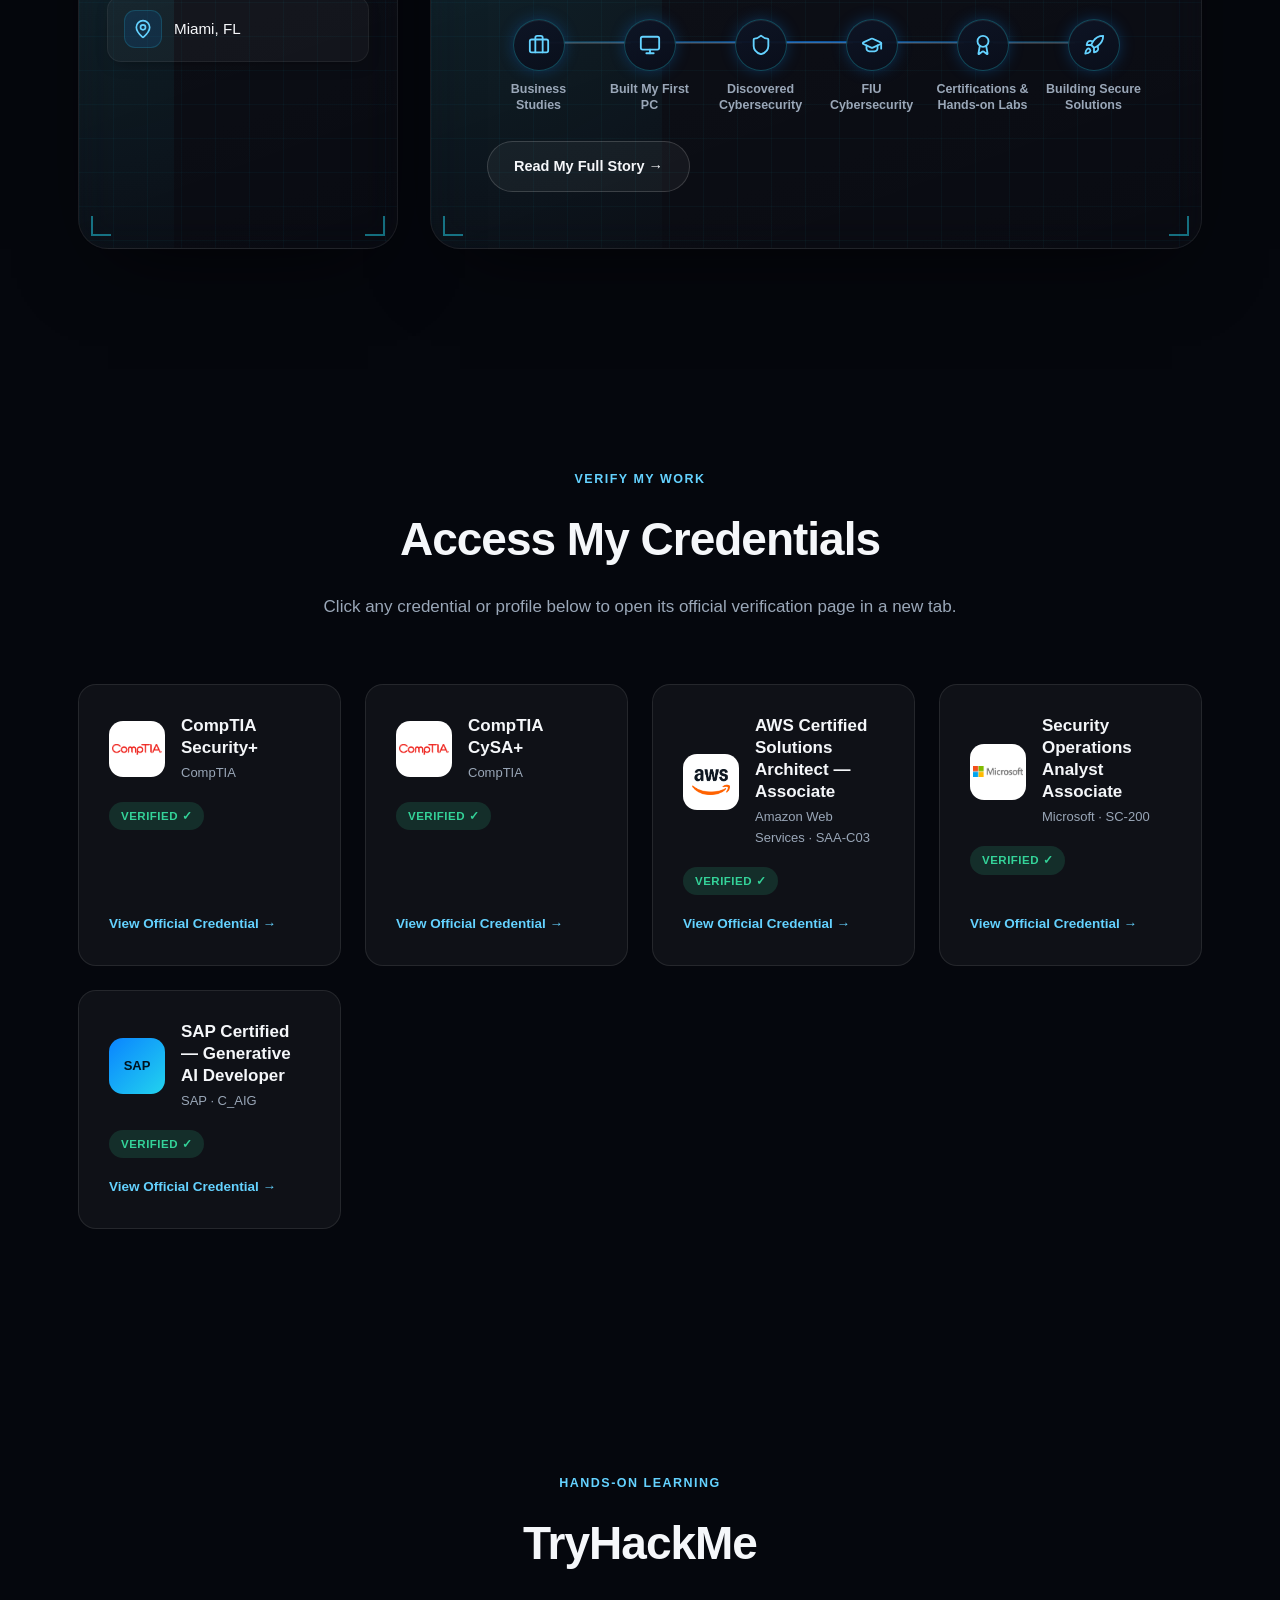
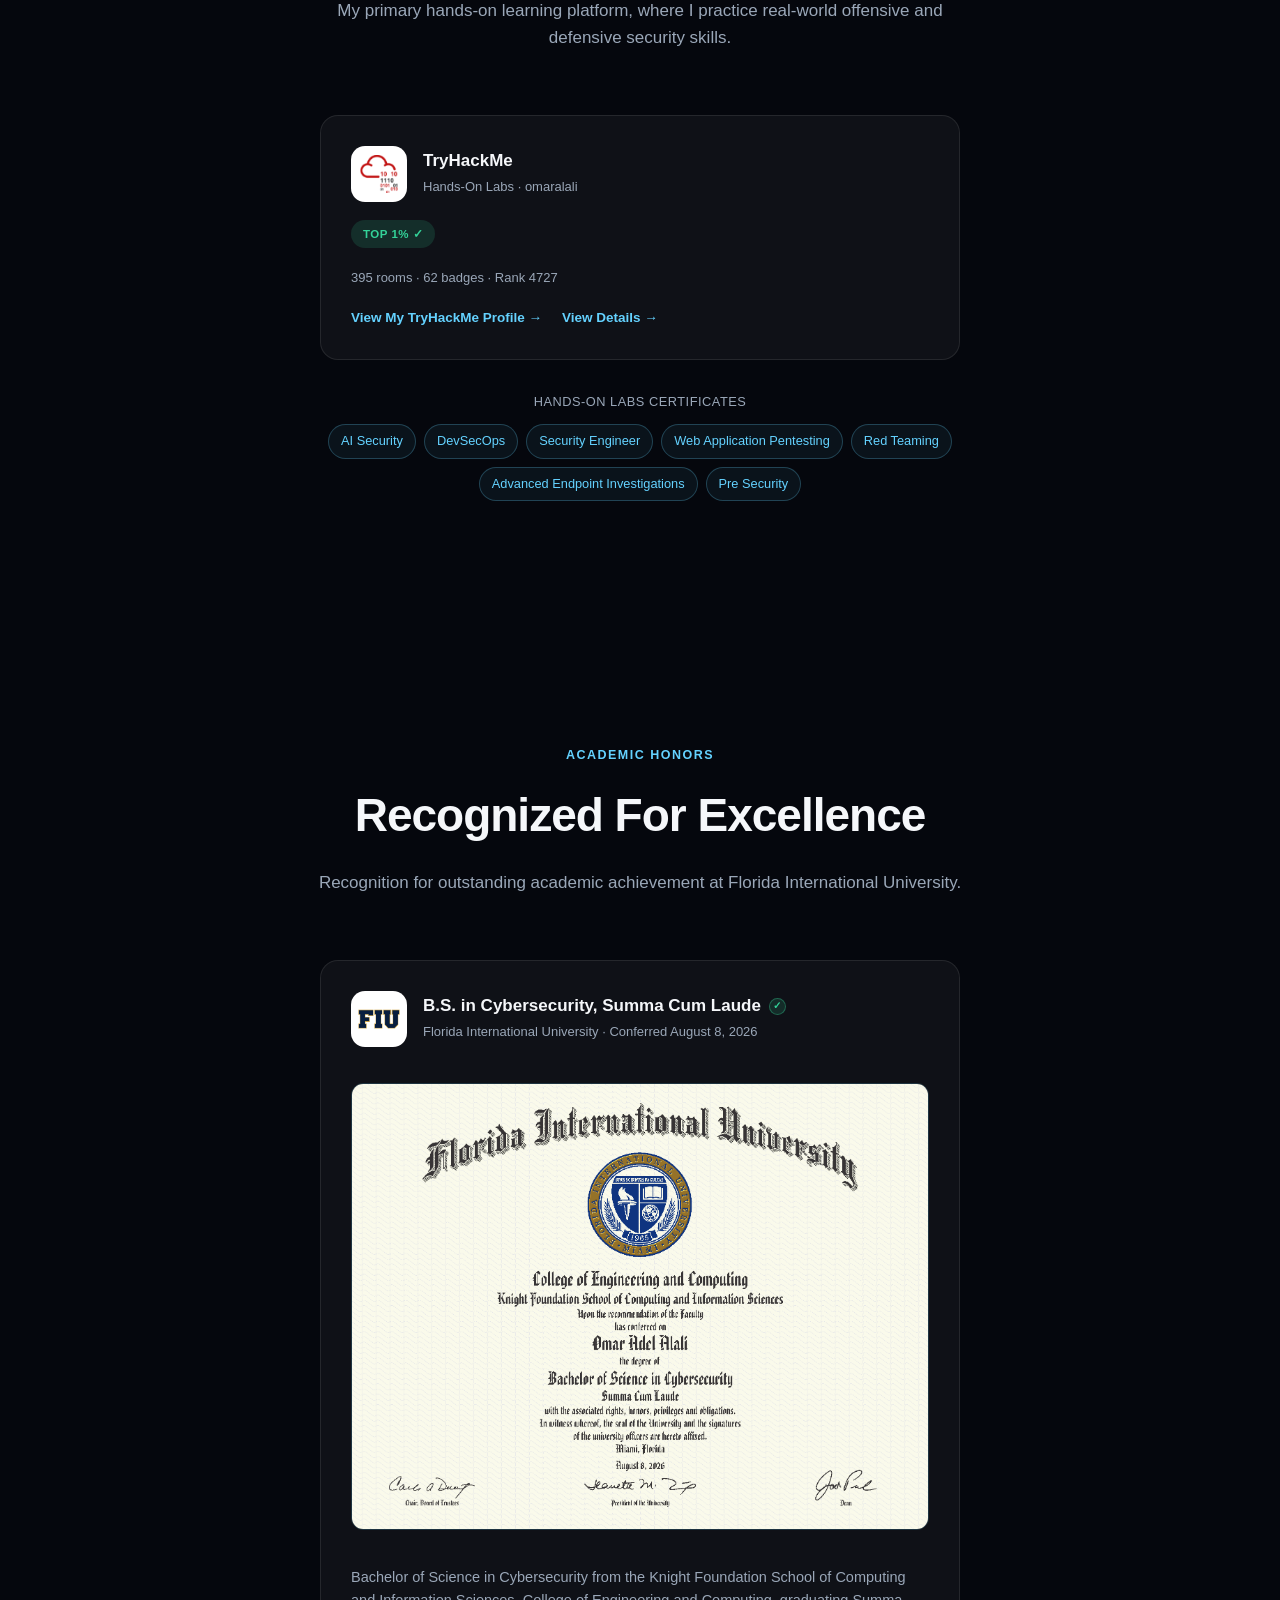
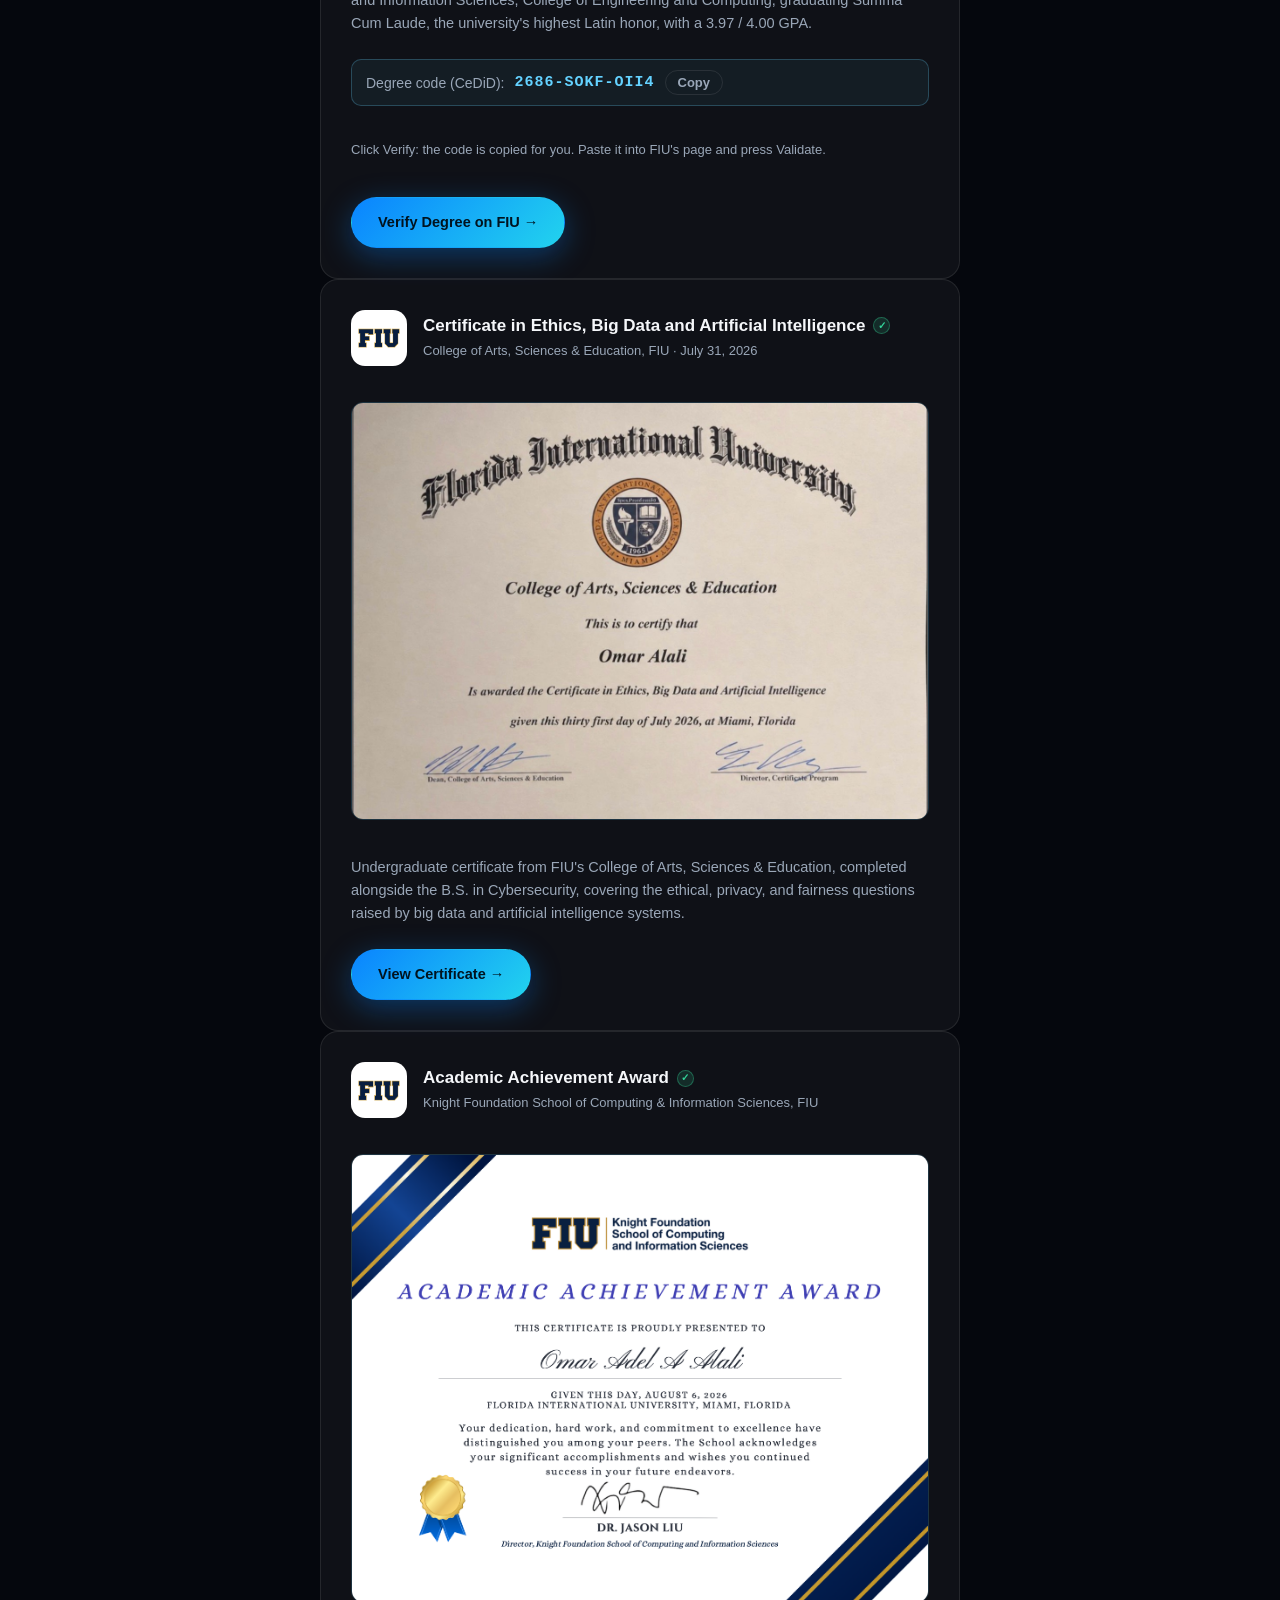
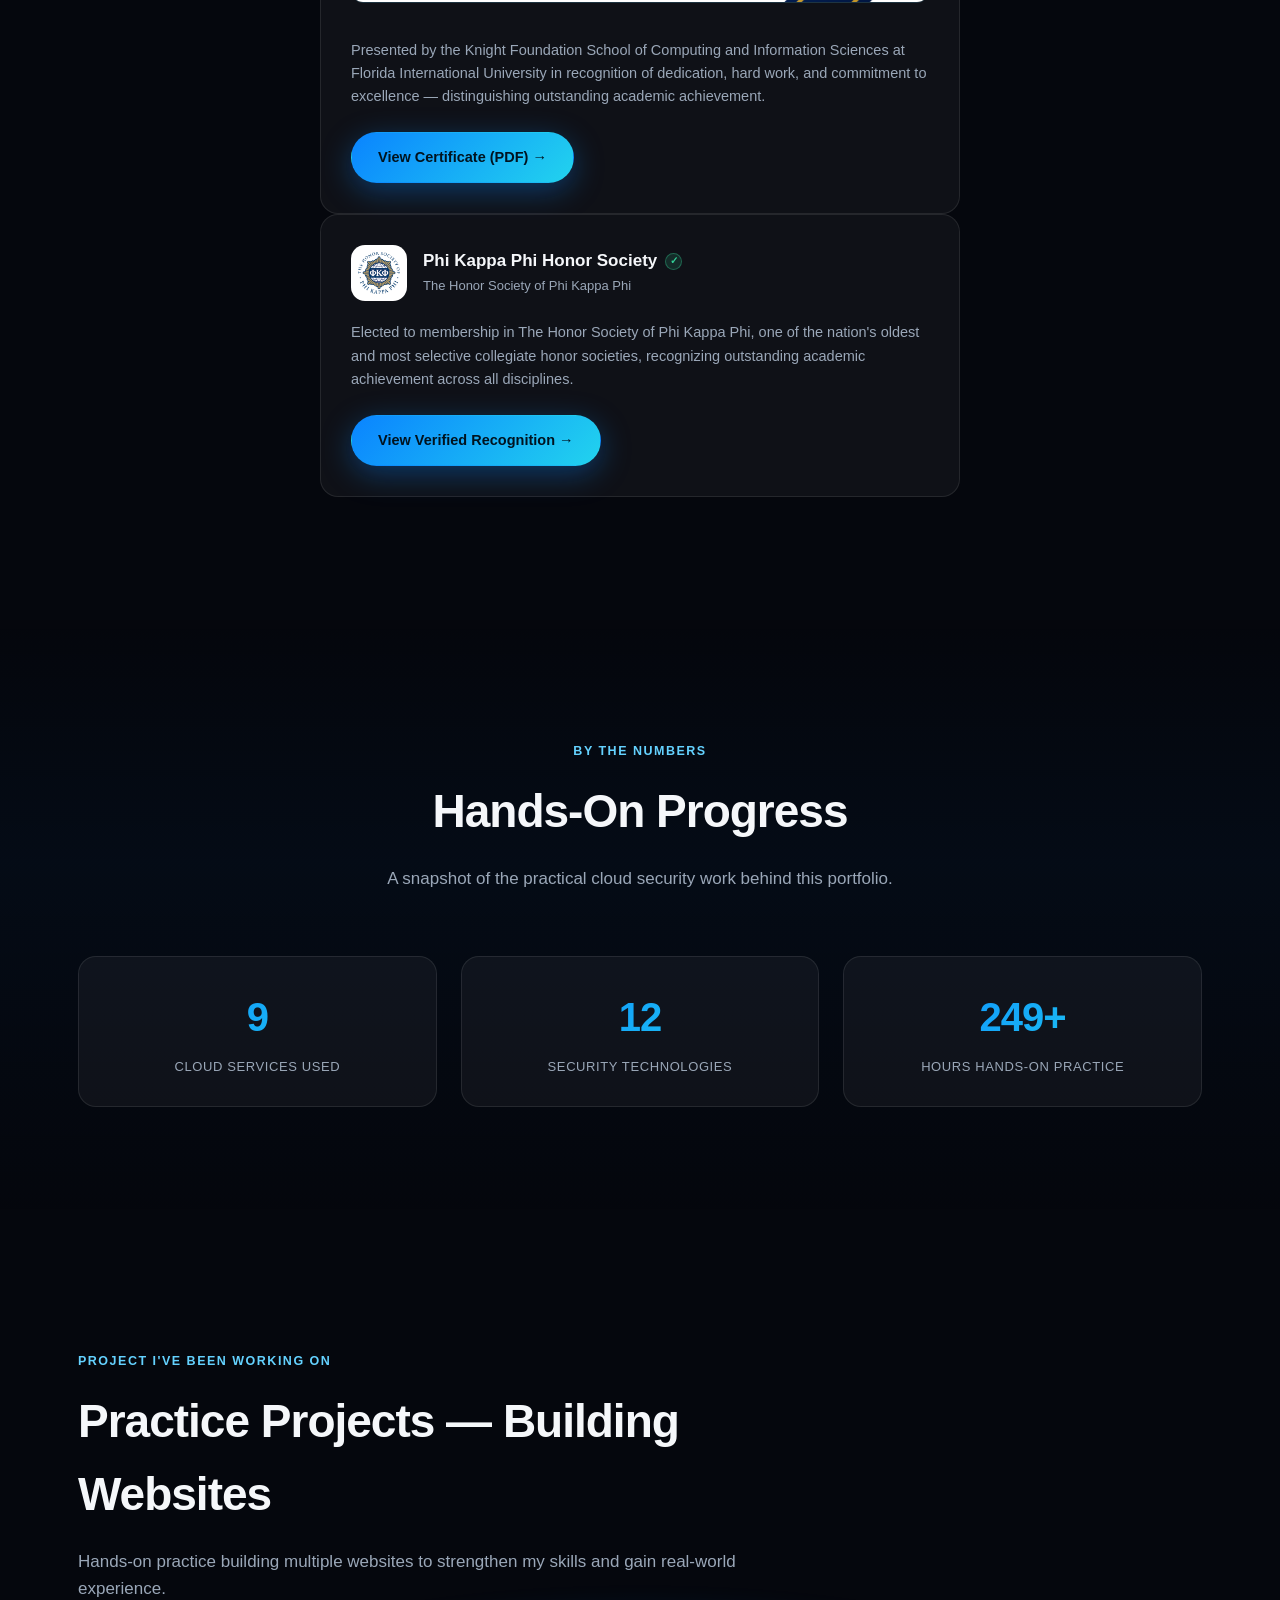
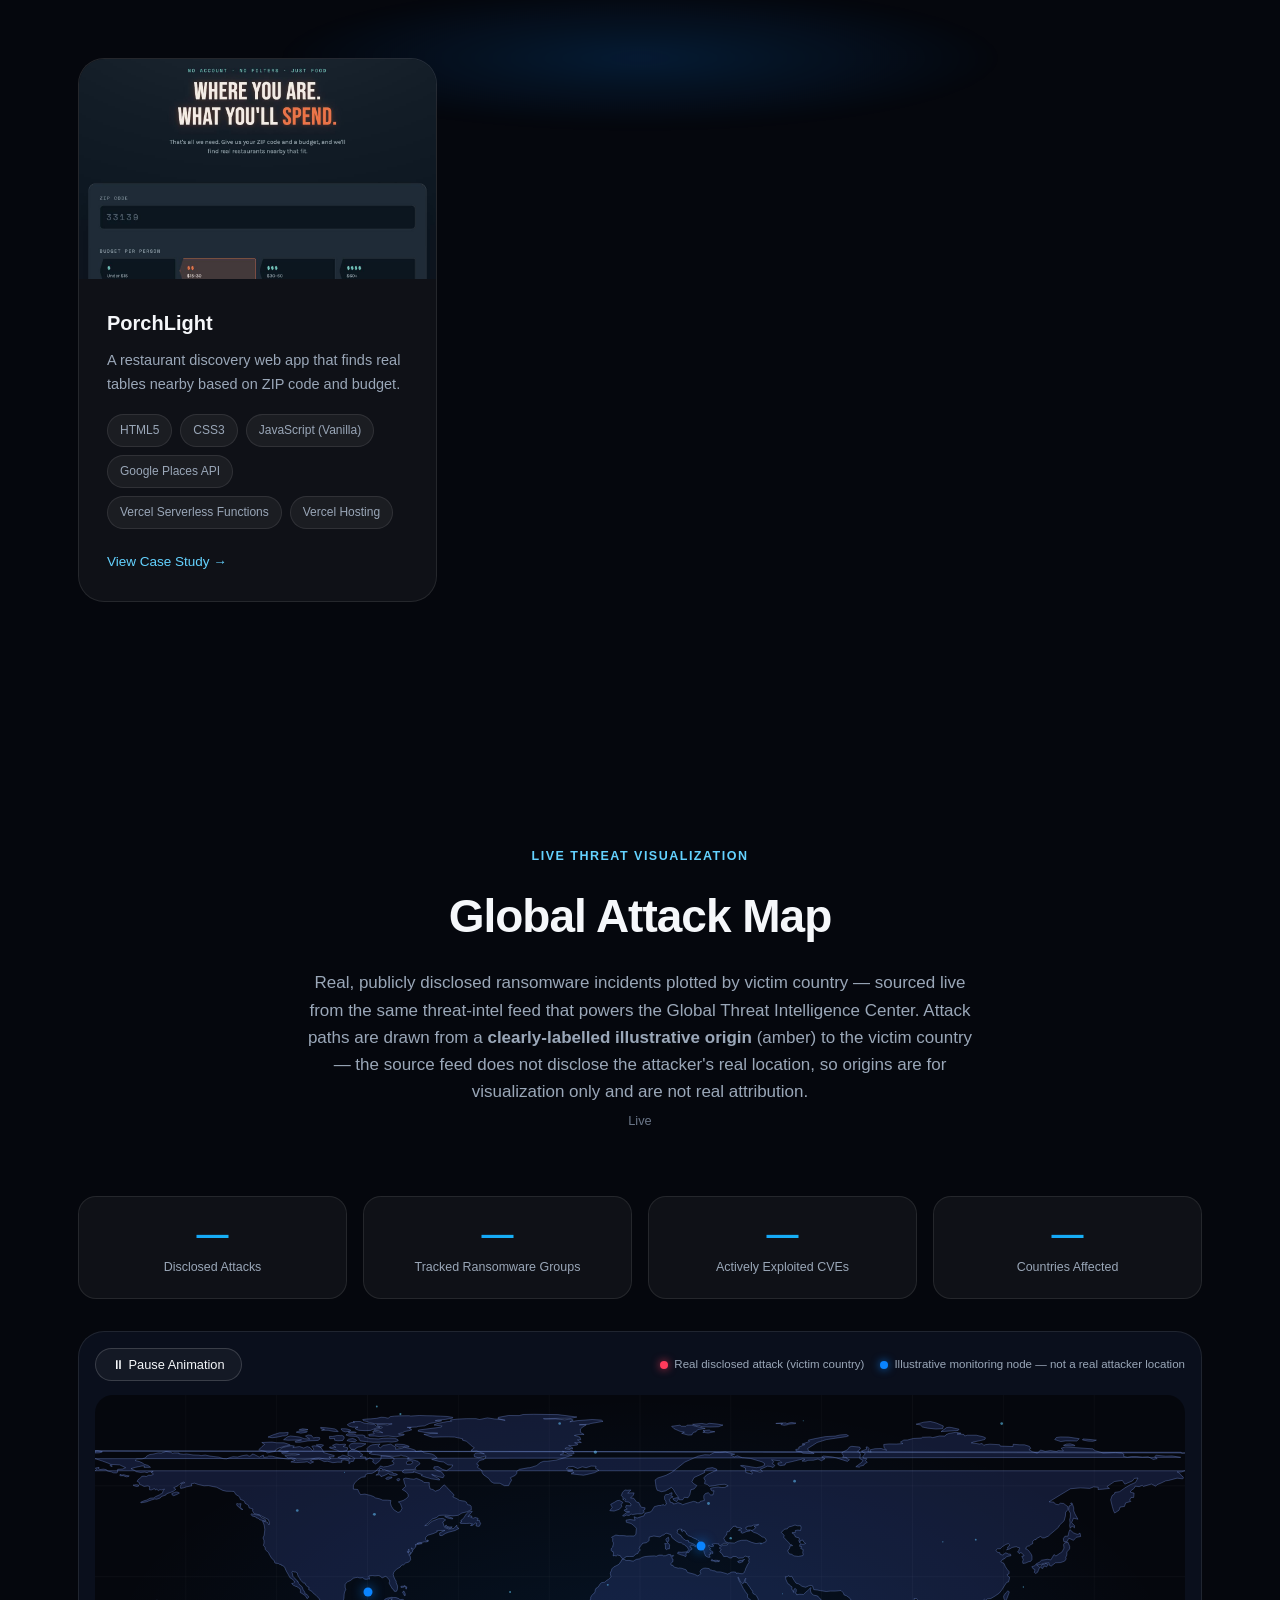
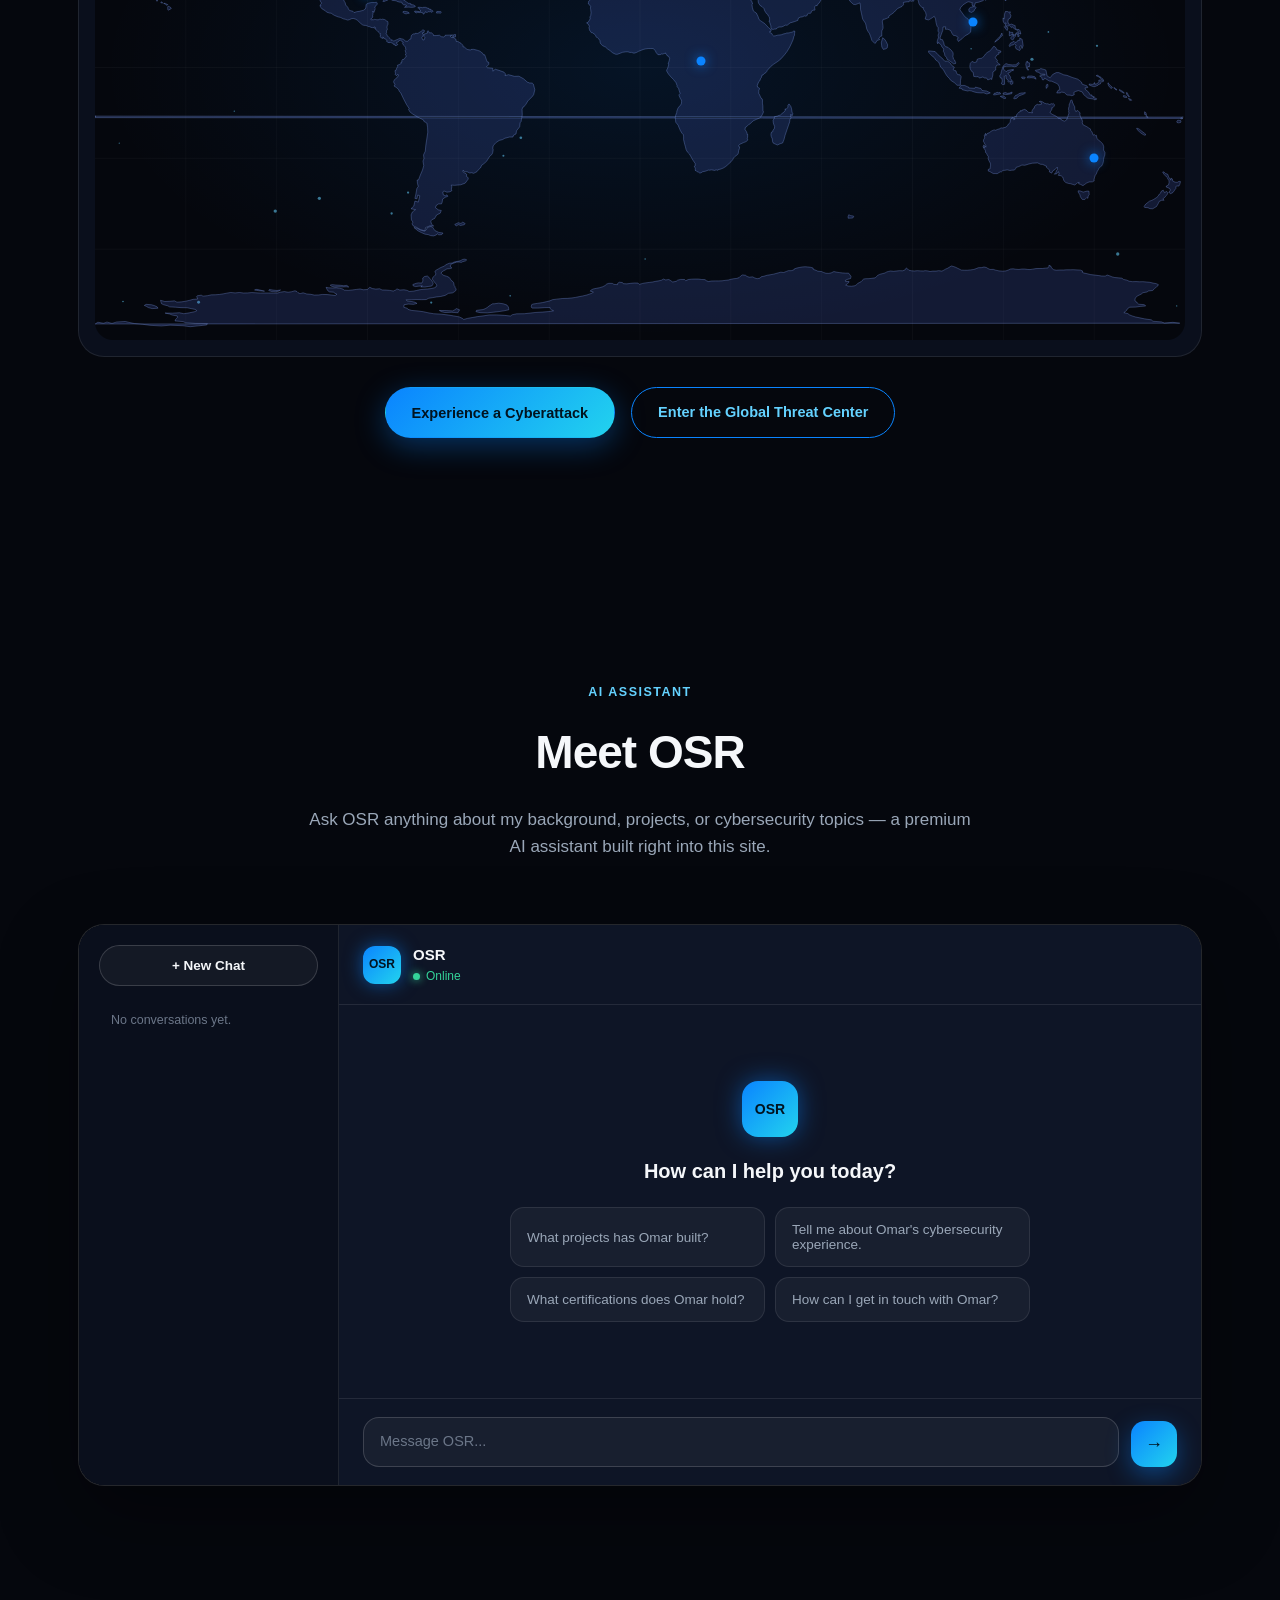
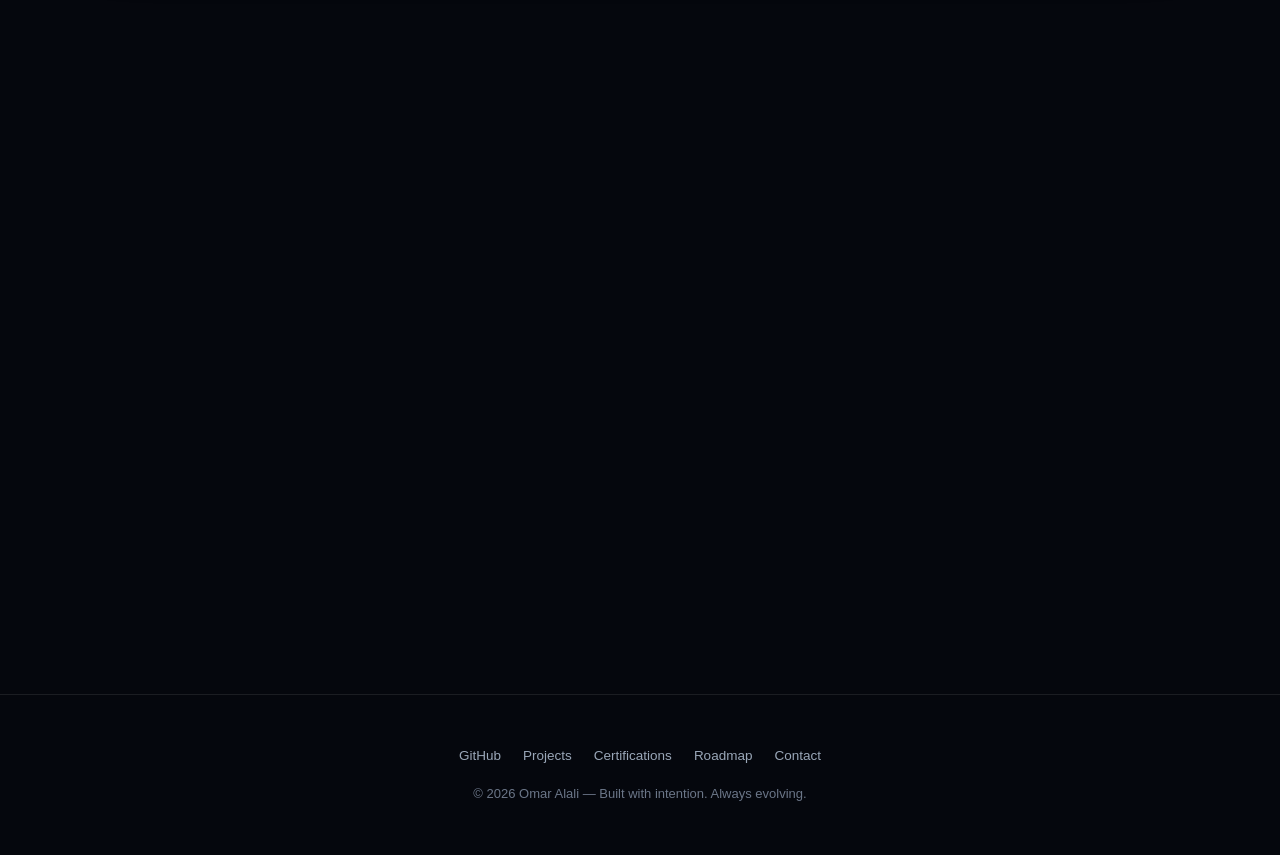
==== commit c14b7494: "Show FIU degree code with a copy button; Verify button copies it too Co-Authored-By: Claude Opus 5.5" ====
--- a/index.html
+++ b/index.html
@@ -256,7 +256,31 @@
 <img src="assets/certificates/fiu-diploma.png" alt="Florida International University diploma: Bachelor of Science in Cybersecurity, Summa Cum Laude, conferred on Omar Adel Alali, August 8, 2026" loading="lazy" style="display:block;width:100%;height:auto;">
 </a>
 <p class="honor-desc">Bachelor of Science in Cybersecurity from the Knight Foundation School of Computing and Information Sciences, College of Engineering and Computing, graduating Summa Cum Laude, the university's highest Latin honor, with a 3.97 / 4.00 GPA.</p>
-<a href="https://onestop.fiu.edu/registration/academic-records/digital-diplomas/validation/index.html" target="_blank" rel="noopener noreferrer" class="btn btn-primary honor-btn">Verify Degree on FIU &rarr;</a>
+<div class="cedid-box" style="display:flex;align-items:center;gap:10px;flex-wrap:wrap;margin:4px 0 14px;padding:10px 14px;border-radius:10px;border:1px solid rgba(100,210,255,0.25);background:rgba(100,210,255,0.06);font-size:14px;">
+<span style="color:var(--text-muted);">Degree code (CeDiD):</span>
+<code id="fiuCedid" style="font-size:15px;font-weight:700;letter-spacing:1px;color:var(--blue-light);user-select:all;">2686-SOKF-OII4</code>
+<button type="button" class="btn btn-ghost" id="fiuCedidCopy" style="padding:4px 12px;font-size:13px;">Copy</button>
+</div>
+<p style="font-size:13px;color:var(--text-muted);margin:0 0 12px;">Click Verify: the code is copied for you. Paste it into FIU's page and press Validate.</p>
+<a href="https://onestop.fiu.edu/registration/academic-records/digital-diplomas/validation/index.html" target="_blank" rel="noopener noreferrer" class="btn btn-primary honor-btn" id="fiuVerifyBtn">Verify Degree on FIU &rarr;</a>
+<script>
+(function () {
+  var code = "2686-SOKF-OII4";
+  var copyBtn = document.getElementById("fiuCedidCopy");
+  function copyCode() {
+    function done() { copyBtn.textContent = "Copied ✓"; setTimeout(function () { copyBtn.textContent = "Copy"; }, 2500); }
+    if (navigator.clipboard && navigator.clipboard.writeText) {
+      navigator.clipboard.writeText(code).then(done, function () {});
+    } else {
+      var t = document.createElement("textarea"); t.value = code; document.body.appendChild(t); t.select();
+      try { document.execCommand("copy"); done(); } catch (e) {}
+      document.body.removeChild(t);
+    }
+  }
+  copyBtn.addEventListener("click", copyCode);
+  document.getElementById("fiuVerifyBtn").addEventListener("click", copyCode);
+})();
+</script>
 </div>
 <div class="cert-card honor-card">
 <div class="cert-top">
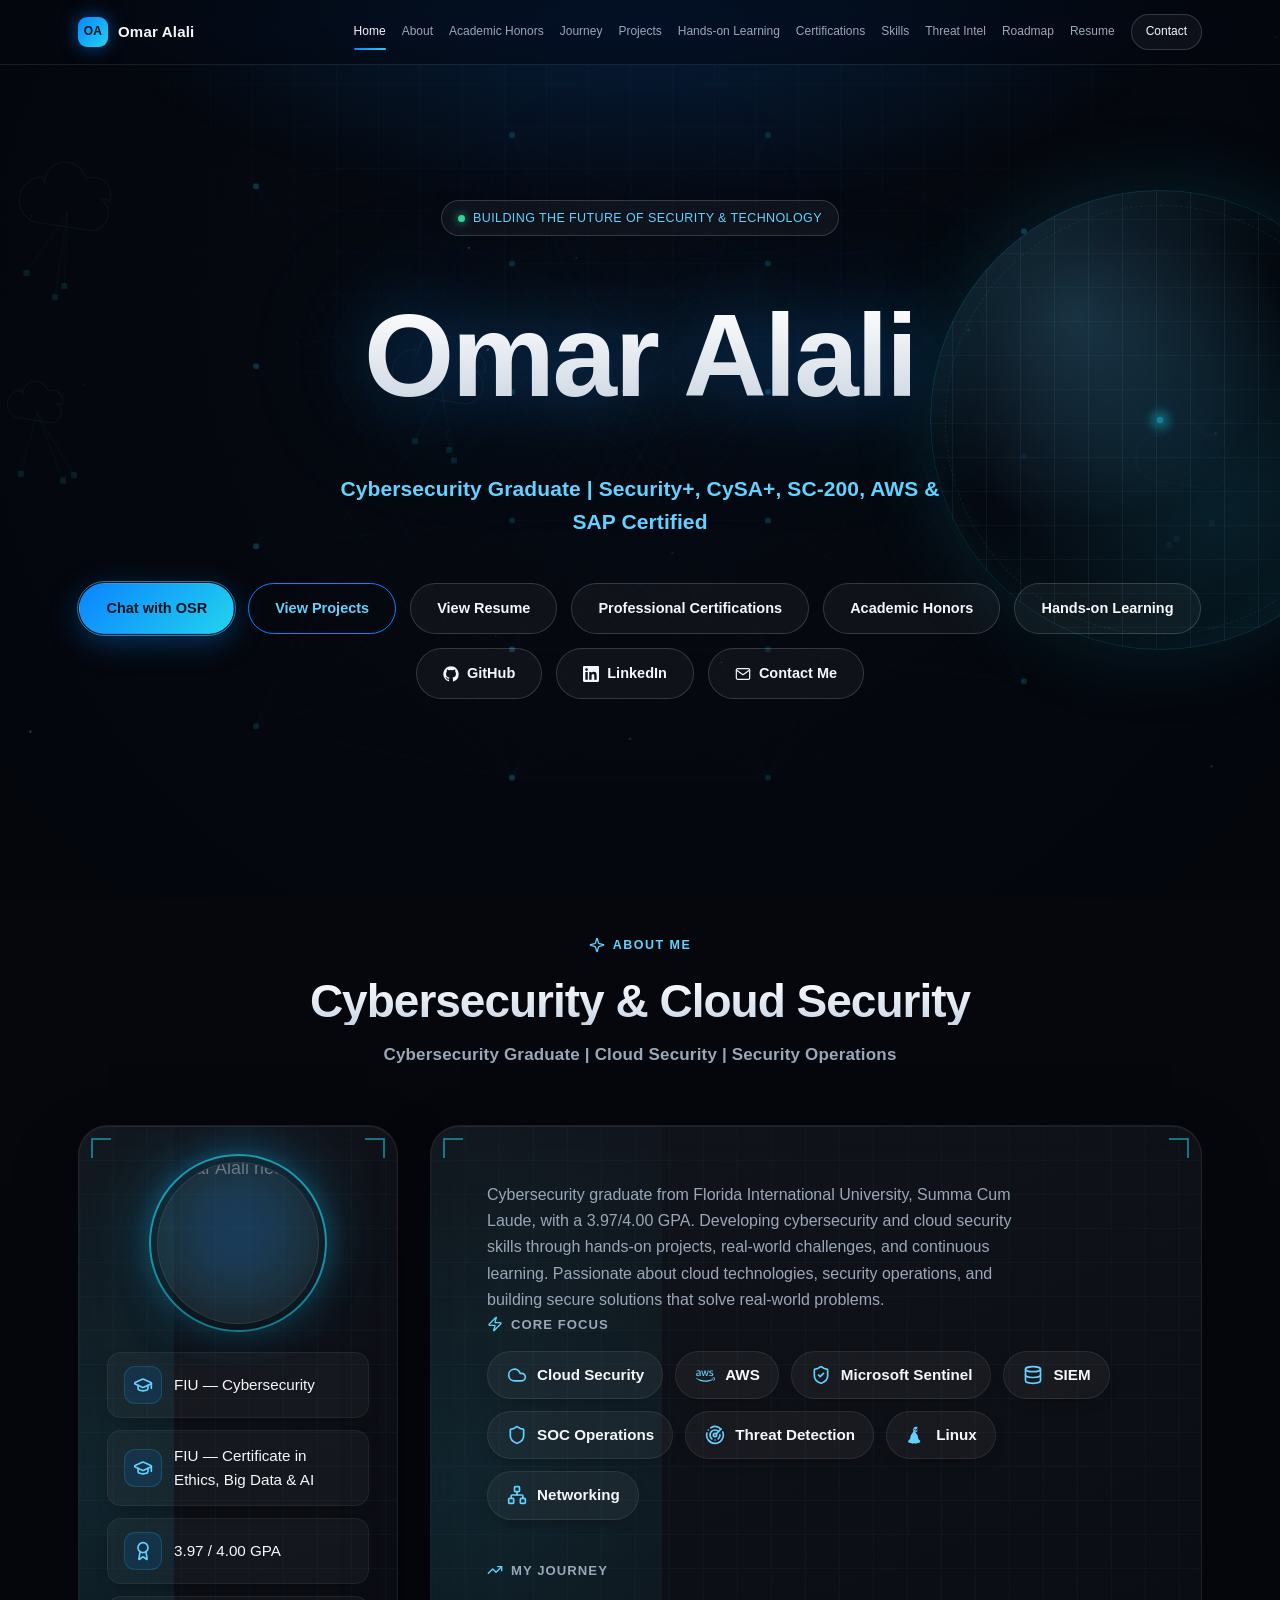
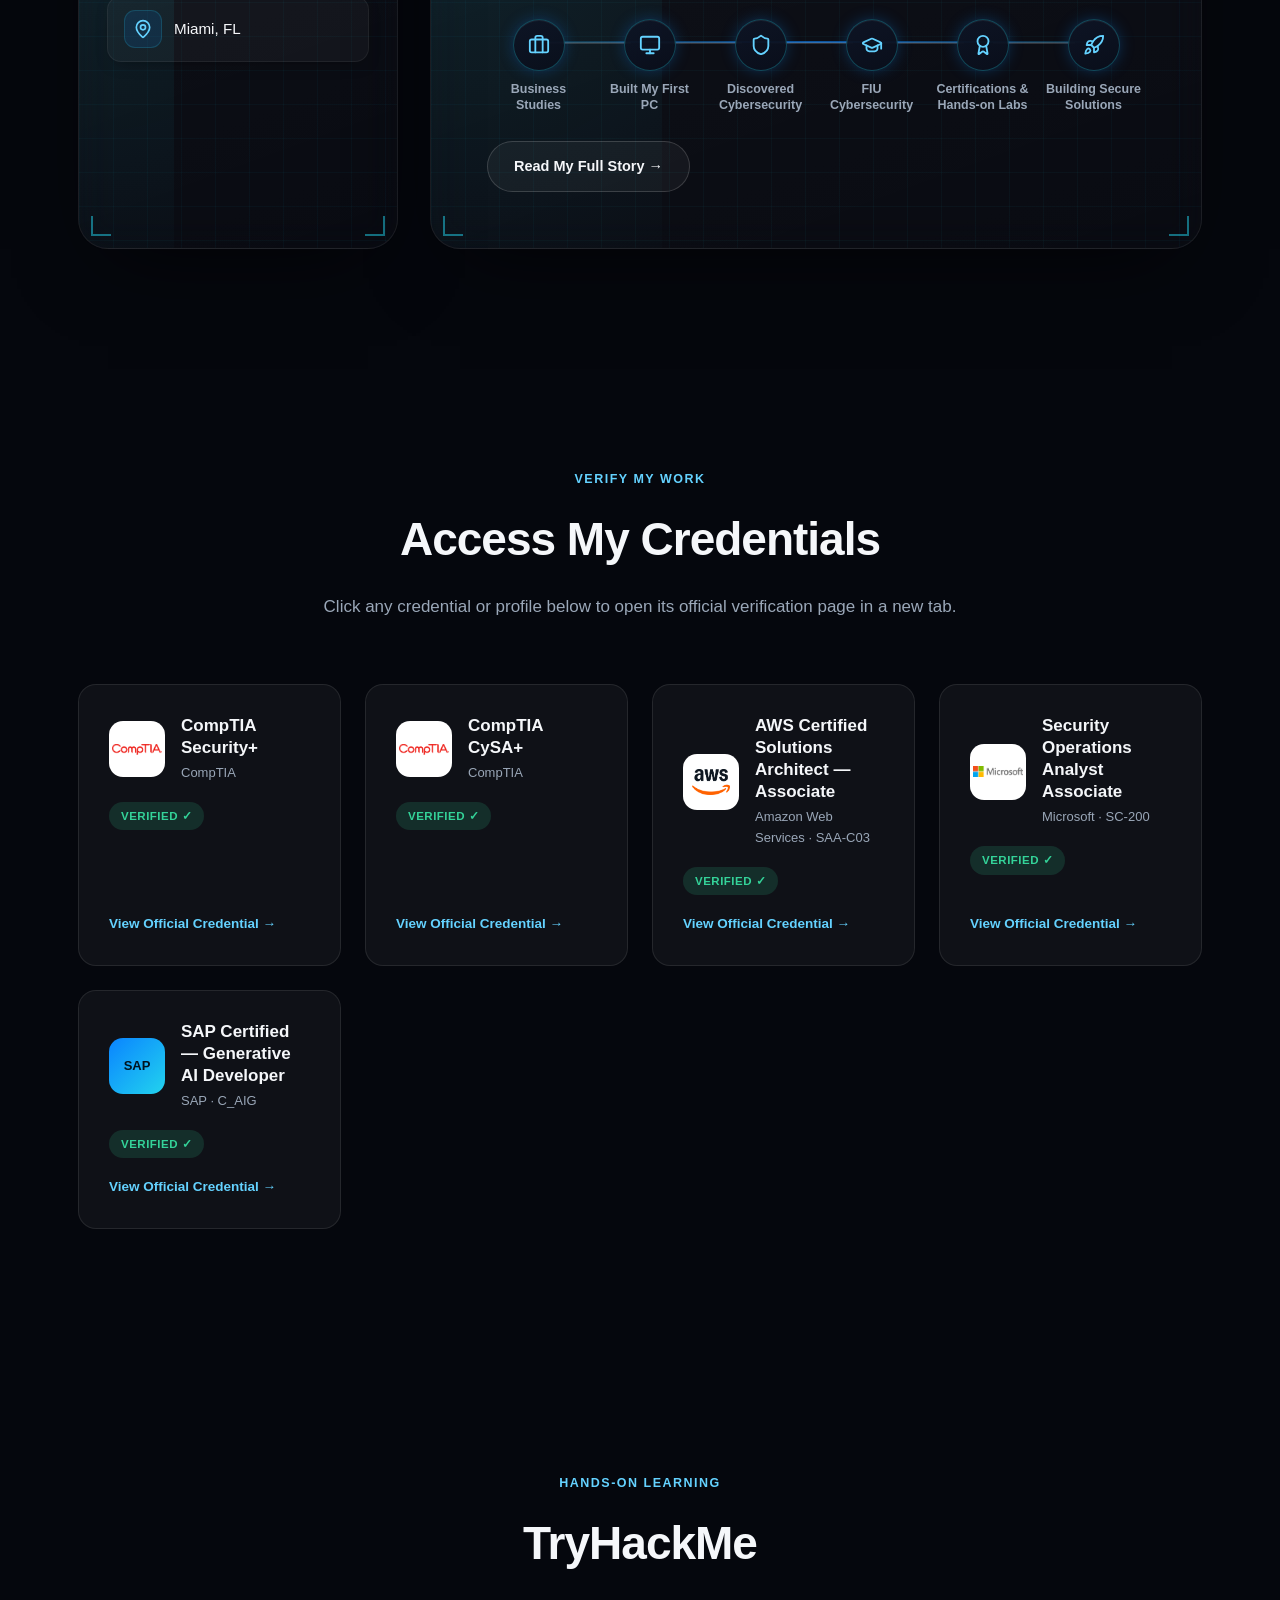
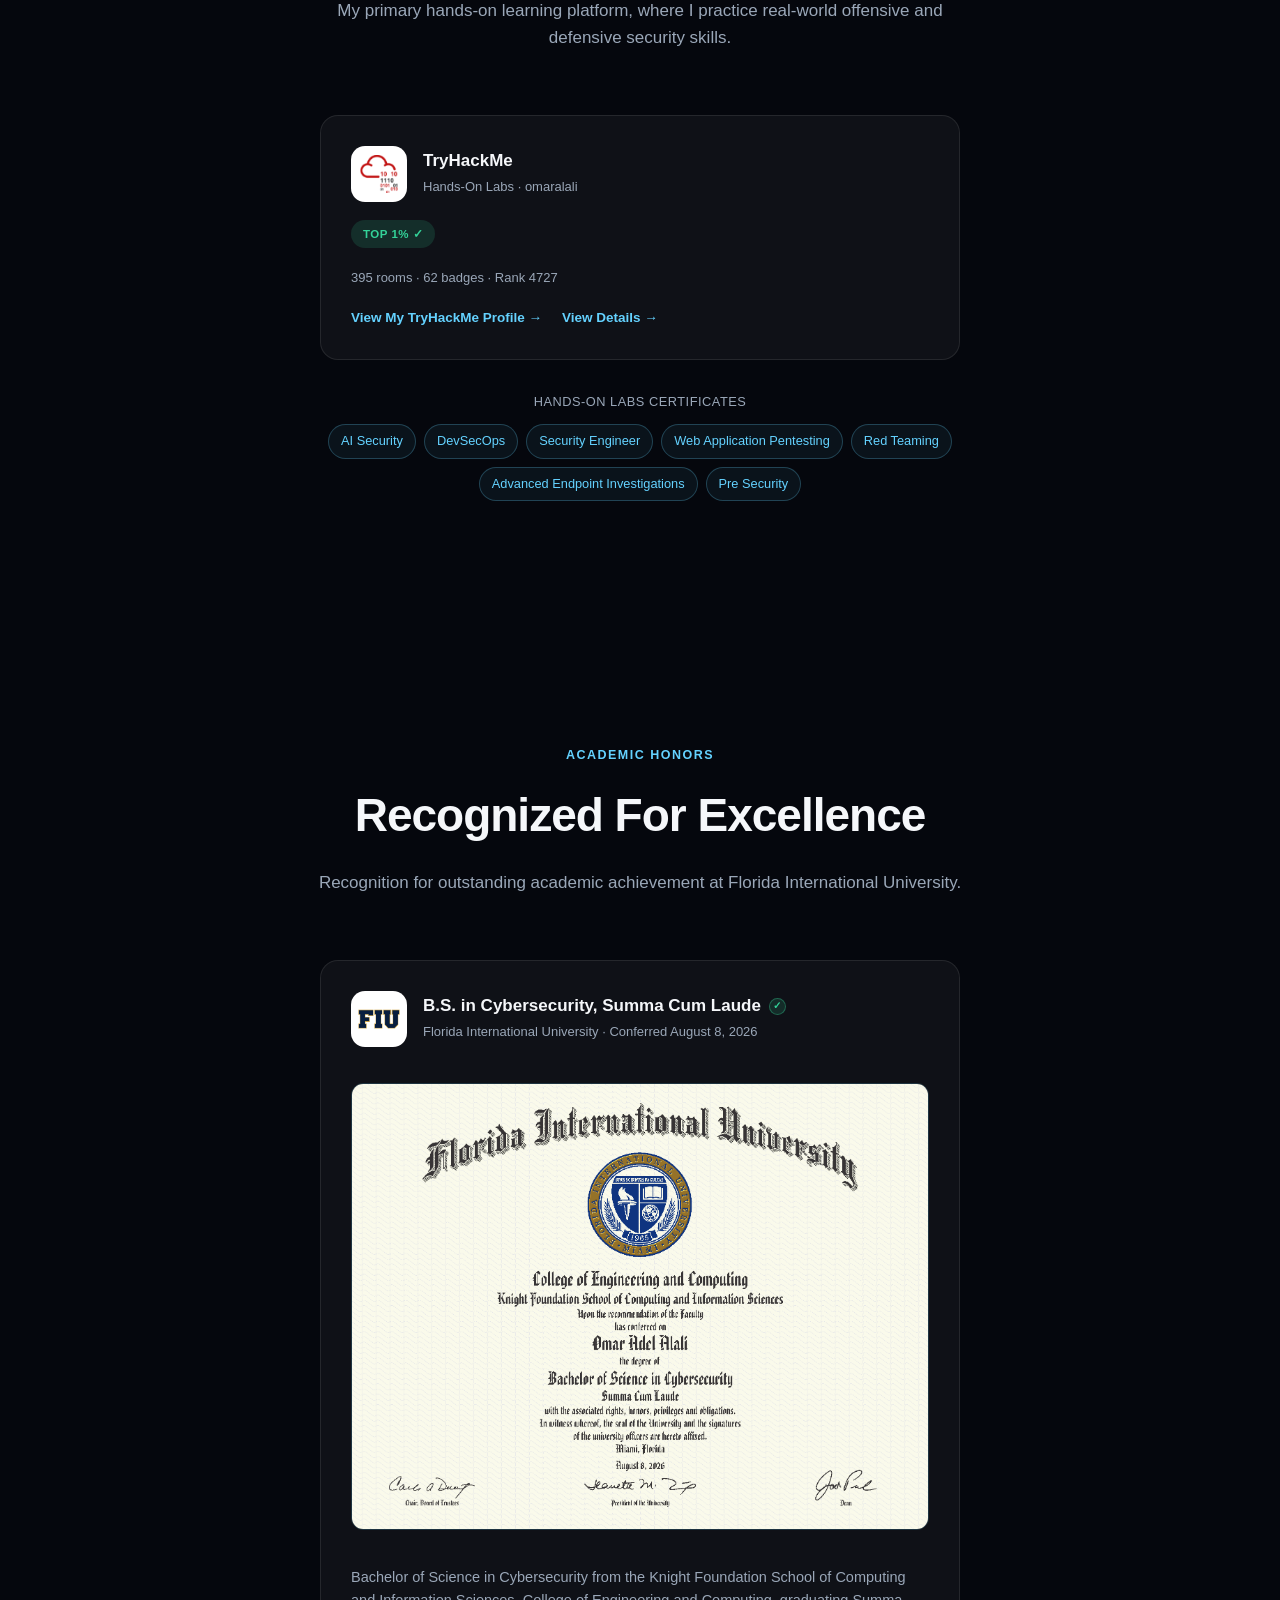
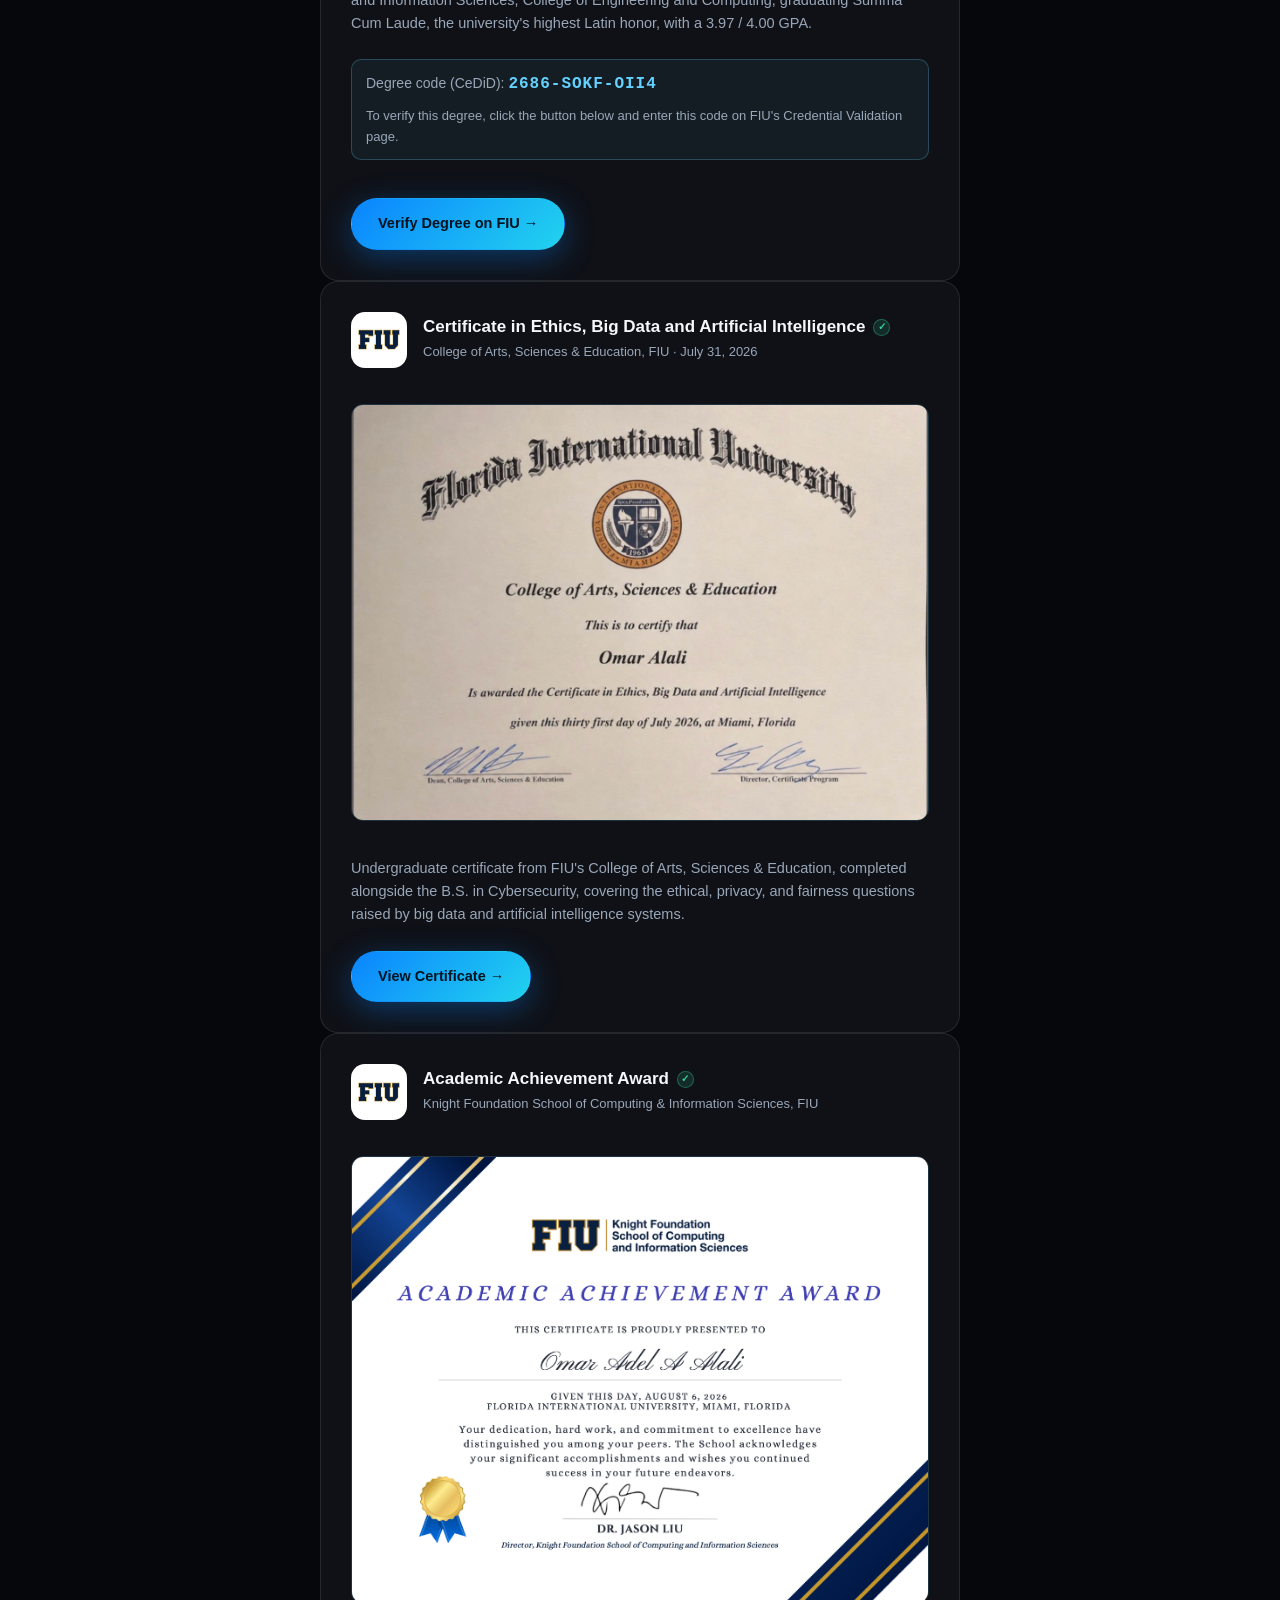
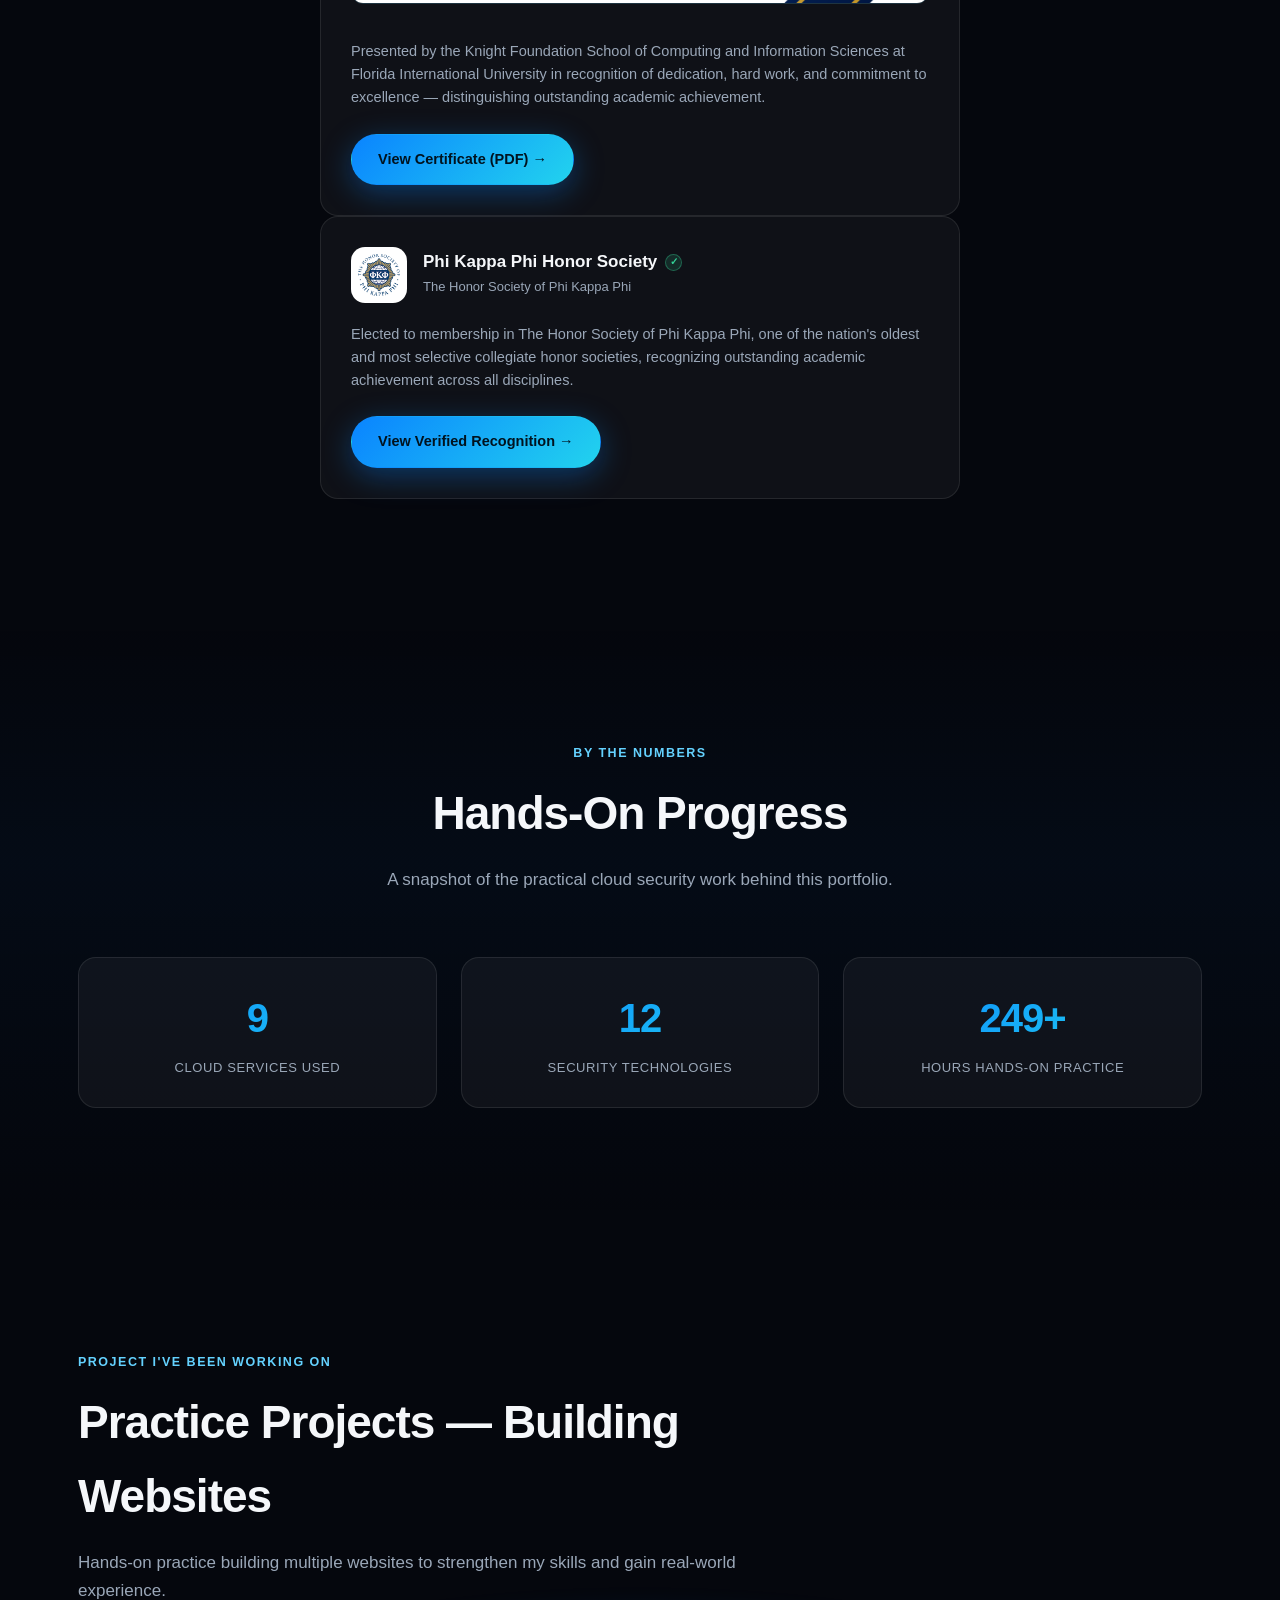
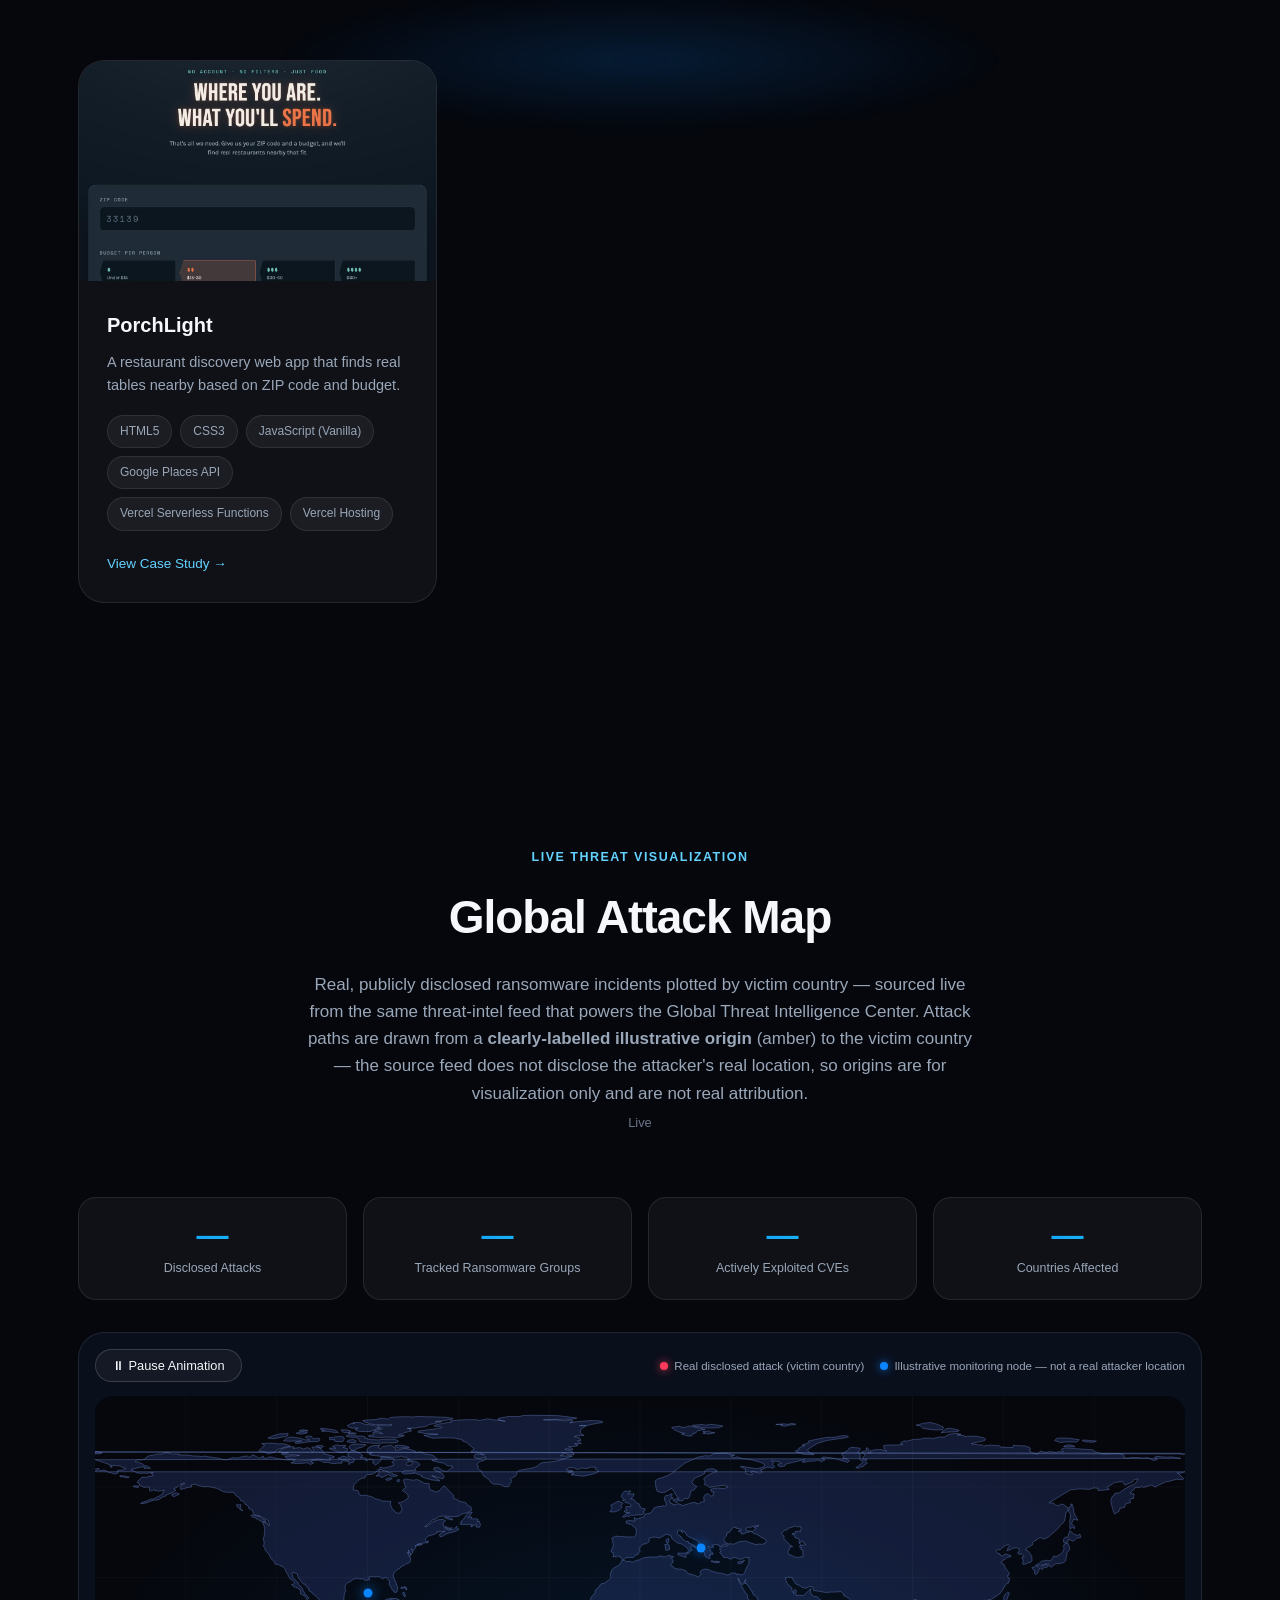
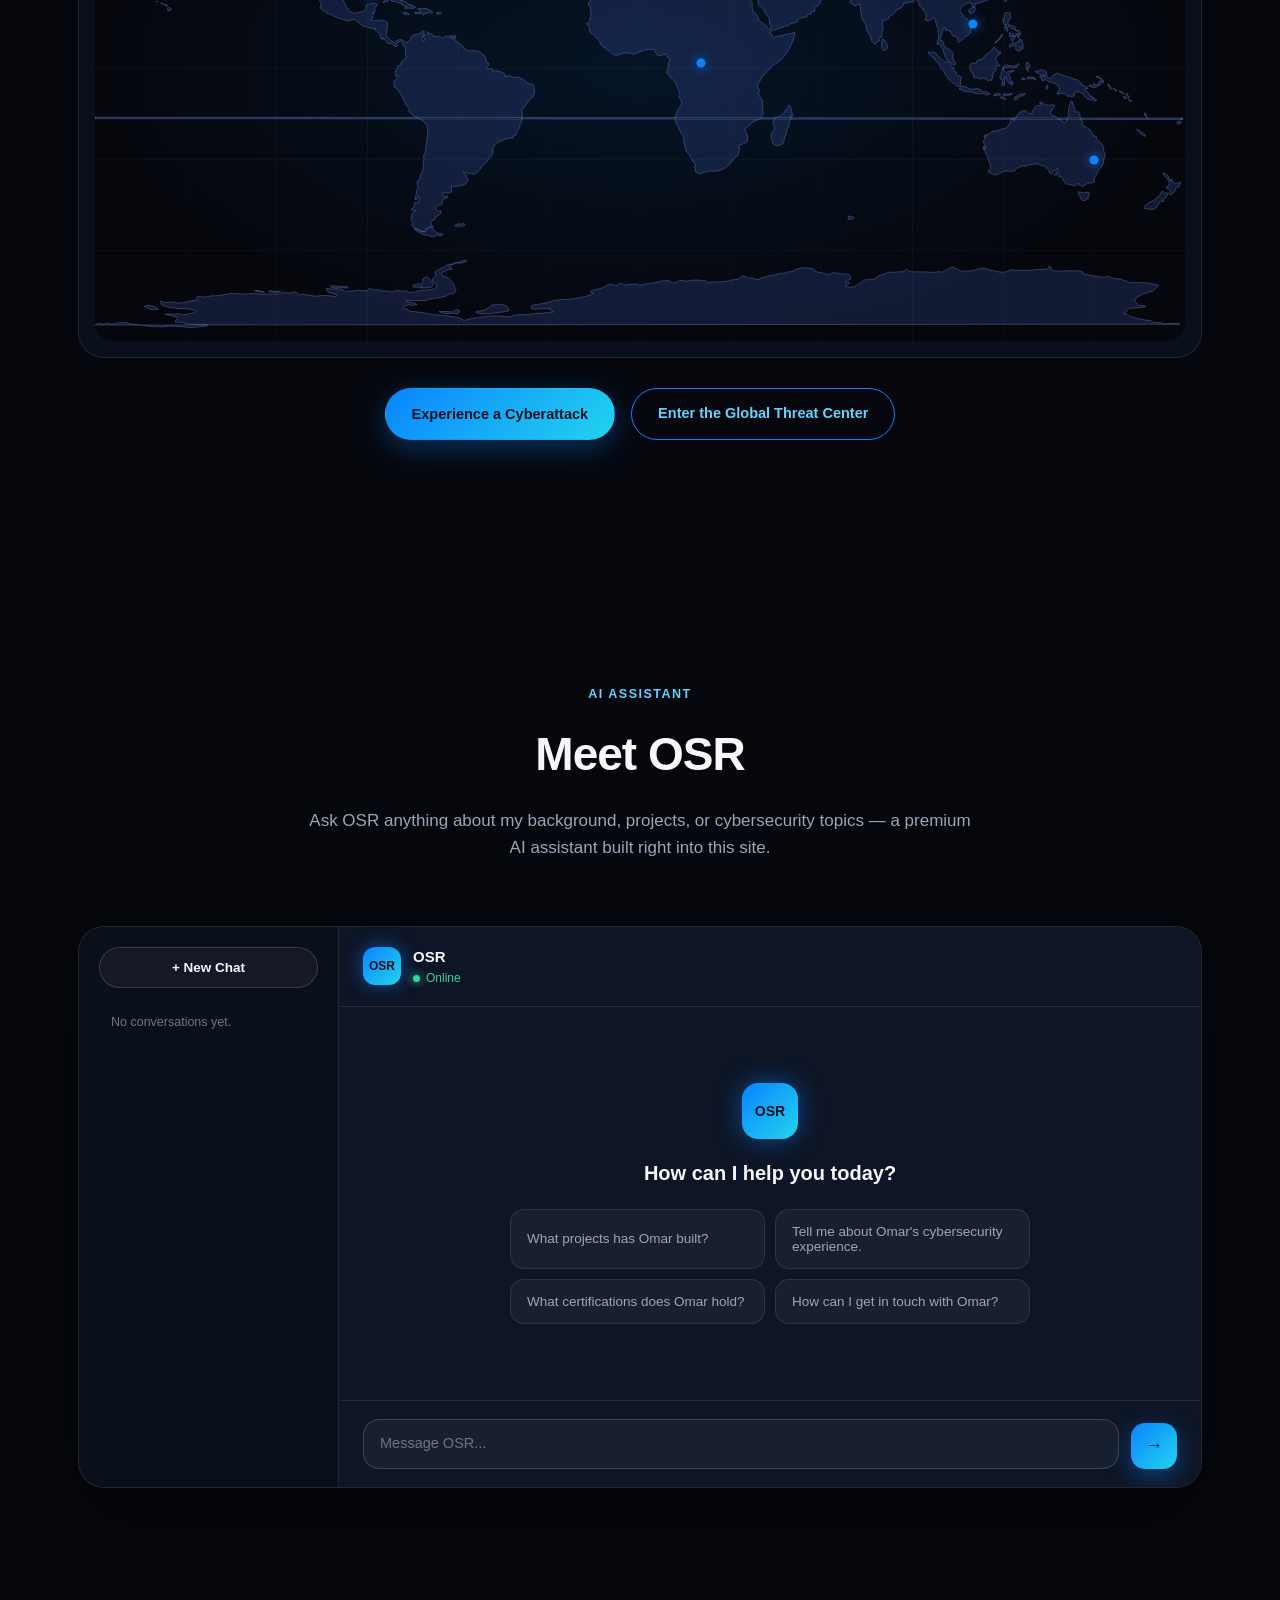
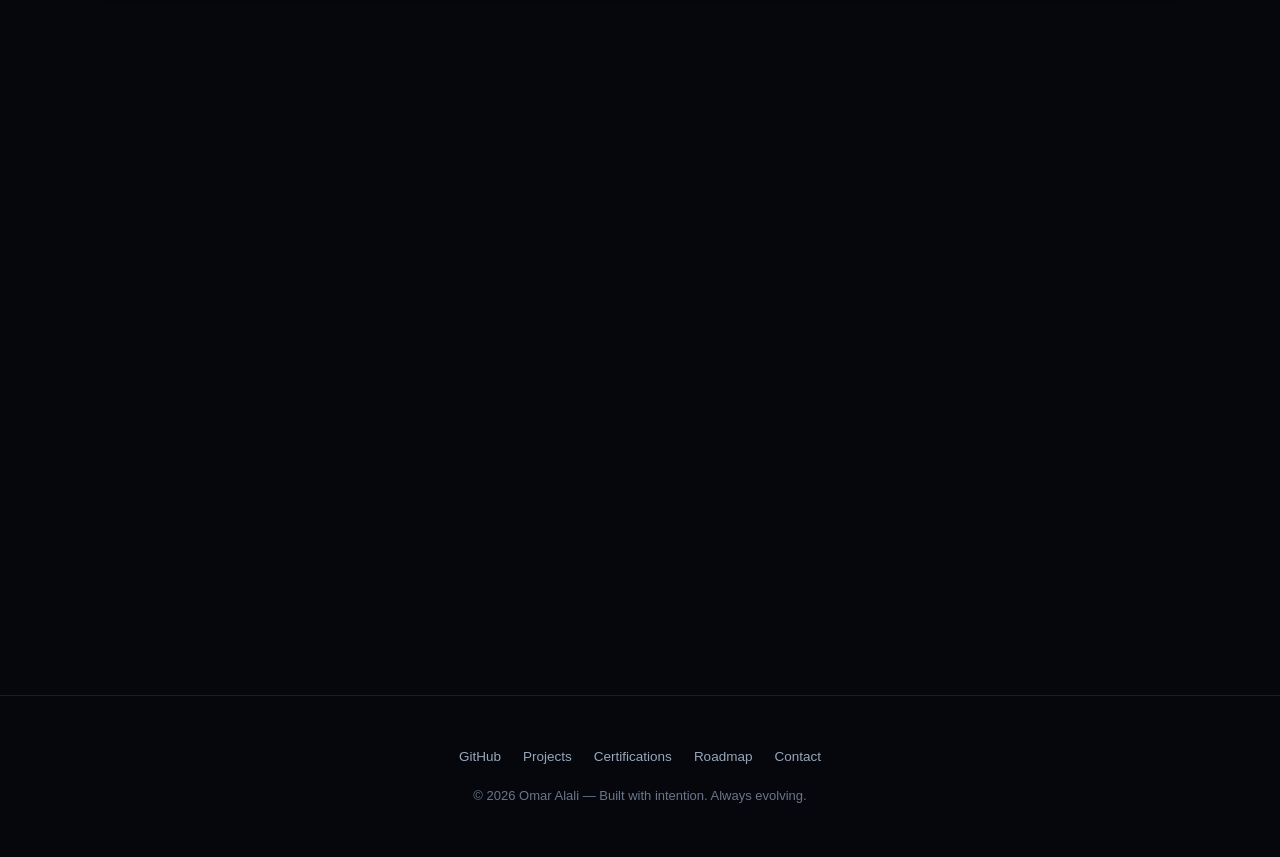
==== commit 9d5d81eb: "Show FIU degree code as plain text with a verify note; drop copy script Co-Authored-By: Claude Opus " ====
--- a/index.html
+++ b/index.html
@@ -256,31 +256,11 @@
 <img src="assets/certificates/fiu-diploma.png" alt="Florida International University diploma: Bachelor of Science in Cybersecurity, Summa Cum Laude, conferred on Omar Adel Alali, August 8, 2026" loading="lazy" style="display:block;width:100%;height:auto;">
 </a>
 <p class="honor-desc">Bachelor of Science in Cybersecurity from the Knight Foundation School of Computing and Information Sciences, College of Engineering and Computing, graduating Summa Cum Laude, the university's highest Latin honor, with a 3.97 / 4.00 GPA.</p>
-<div class="cedid-box" style="display:flex;align-items:center;gap:10px;flex-wrap:wrap;margin:4px 0 14px;padding:10px 14px;border-radius:10px;border:1px solid rgba(100,210,255,0.25);background:rgba(100,210,255,0.06);font-size:14px;">
-<span style="color:var(--text-muted);">Degree code (CeDiD):</span>
-<code id="fiuCedid" style="font-size:15px;font-weight:700;letter-spacing:1px;color:var(--blue-light);user-select:all;">2686-SOKF-OII4</code>
-<button type="button" class="btn btn-ghost" id="fiuCedidCopy" style="padding:4px 12px;font-size:13px;">Copy</button>
-</div>
-<p style="font-size:13px;color:var(--text-muted);margin:0 0 12px;">Click Verify: the code is copied for you. Paste it into FIU's page and press Validate.</p>
-<a href="https://onestop.fiu.edu/registration/academic-records/digital-diplomas/validation/index.html" target="_blank" rel="noopener noreferrer" class="btn btn-primary honor-btn" id="fiuVerifyBtn">Verify Degree on FIU &rarr;</a>
-<script>
-(function () {
-  var code = "2686-SOKF-OII4";
-  var copyBtn = document.getElementById("fiuCedidCopy");
-  function copyCode() {
-    function done() { copyBtn.textContent = "Copied ✓"; setTimeout(function () { copyBtn.textContent = "Copy"; }, 2500); }
-    if (navigator.clipboard && navigator.clipboard.writeText) {
-      navigator.clipboard.writeText(code).then(done, function () {});
-    } else {
-      var t = document.createElement("textarea"); t.value = code; document.body.appendChild(t); t.select();
-      try { document.execCommand("copy"); done(); } catch (e) {}
-      document.body.removeChild(t);
-    }
-  }
-  copyBtn.addEventListener("click", copyCode);
-  document.getElementById("fiuVerifyBtn").addEventListener("click", copyCode);
-})();
-</script>
+<div class="cedid-box" style="margin:4px 0 14px;padding:12px 14px;border-radius:10px;border:1px solid rgba(100,210,255,0.25);background:rgba(100,210,255,0.06);font-size:14px;">
+<div><span style="color:var(--text-muted);">Degree code (CeDiD):</span> <code style="font-size:16px;font-weight:700;letter-spacing:1px;color:var(--blue-light);user-select:all;">2686-SOKF-OII4</code></div>
+<p style="font-size:13px;color:var(--text-muted);margin:8px 0 0;">To verify this degree, click the button below and enter this code on FIU's Credential Validation page.</p>
+</div>
+<a href="https://onestop.fiu.edu/registration/academic-records/digital-diplomas/validation/index.html" target="_blank" rel="noopener noreferrer" class="btn btn-primary honor-btn">Verify Degree on FIU &rarr;</a>
 </div>
 <div class="cert-card honor-card">
 <div class="cert-top">
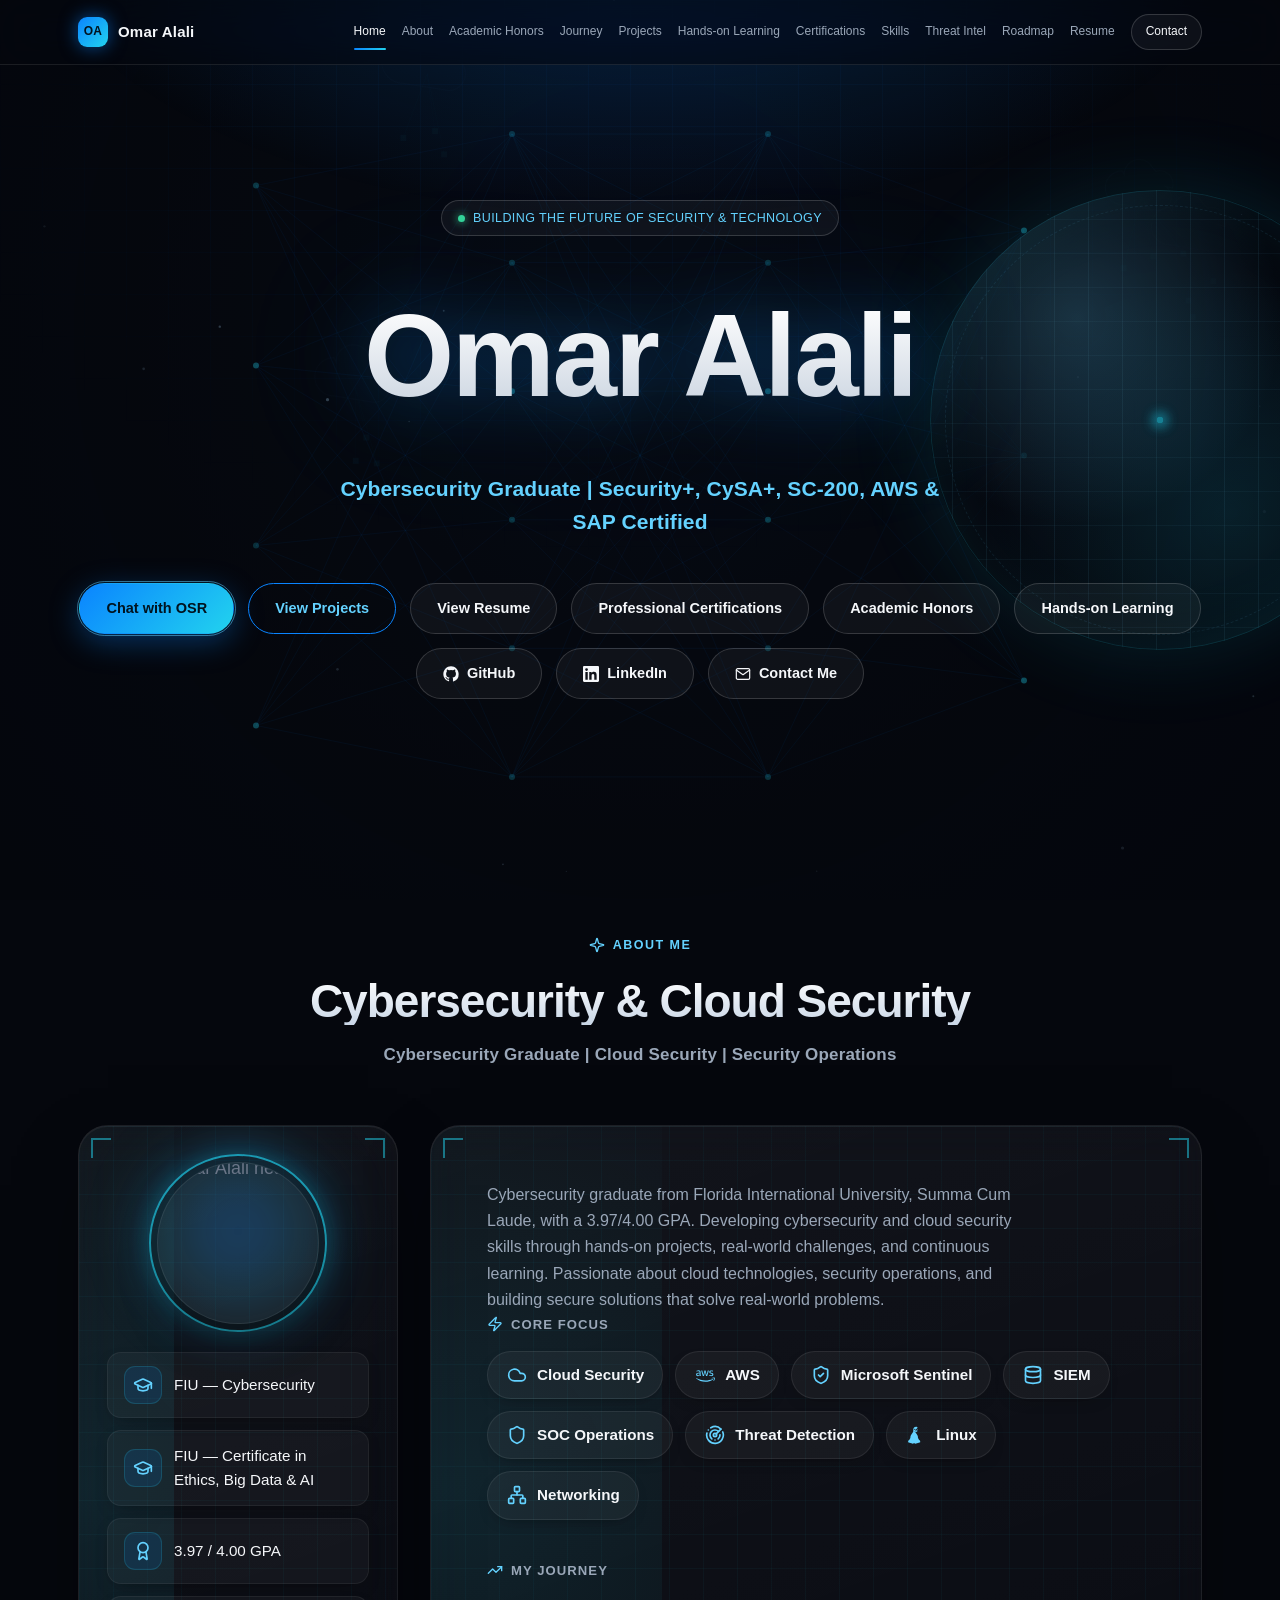
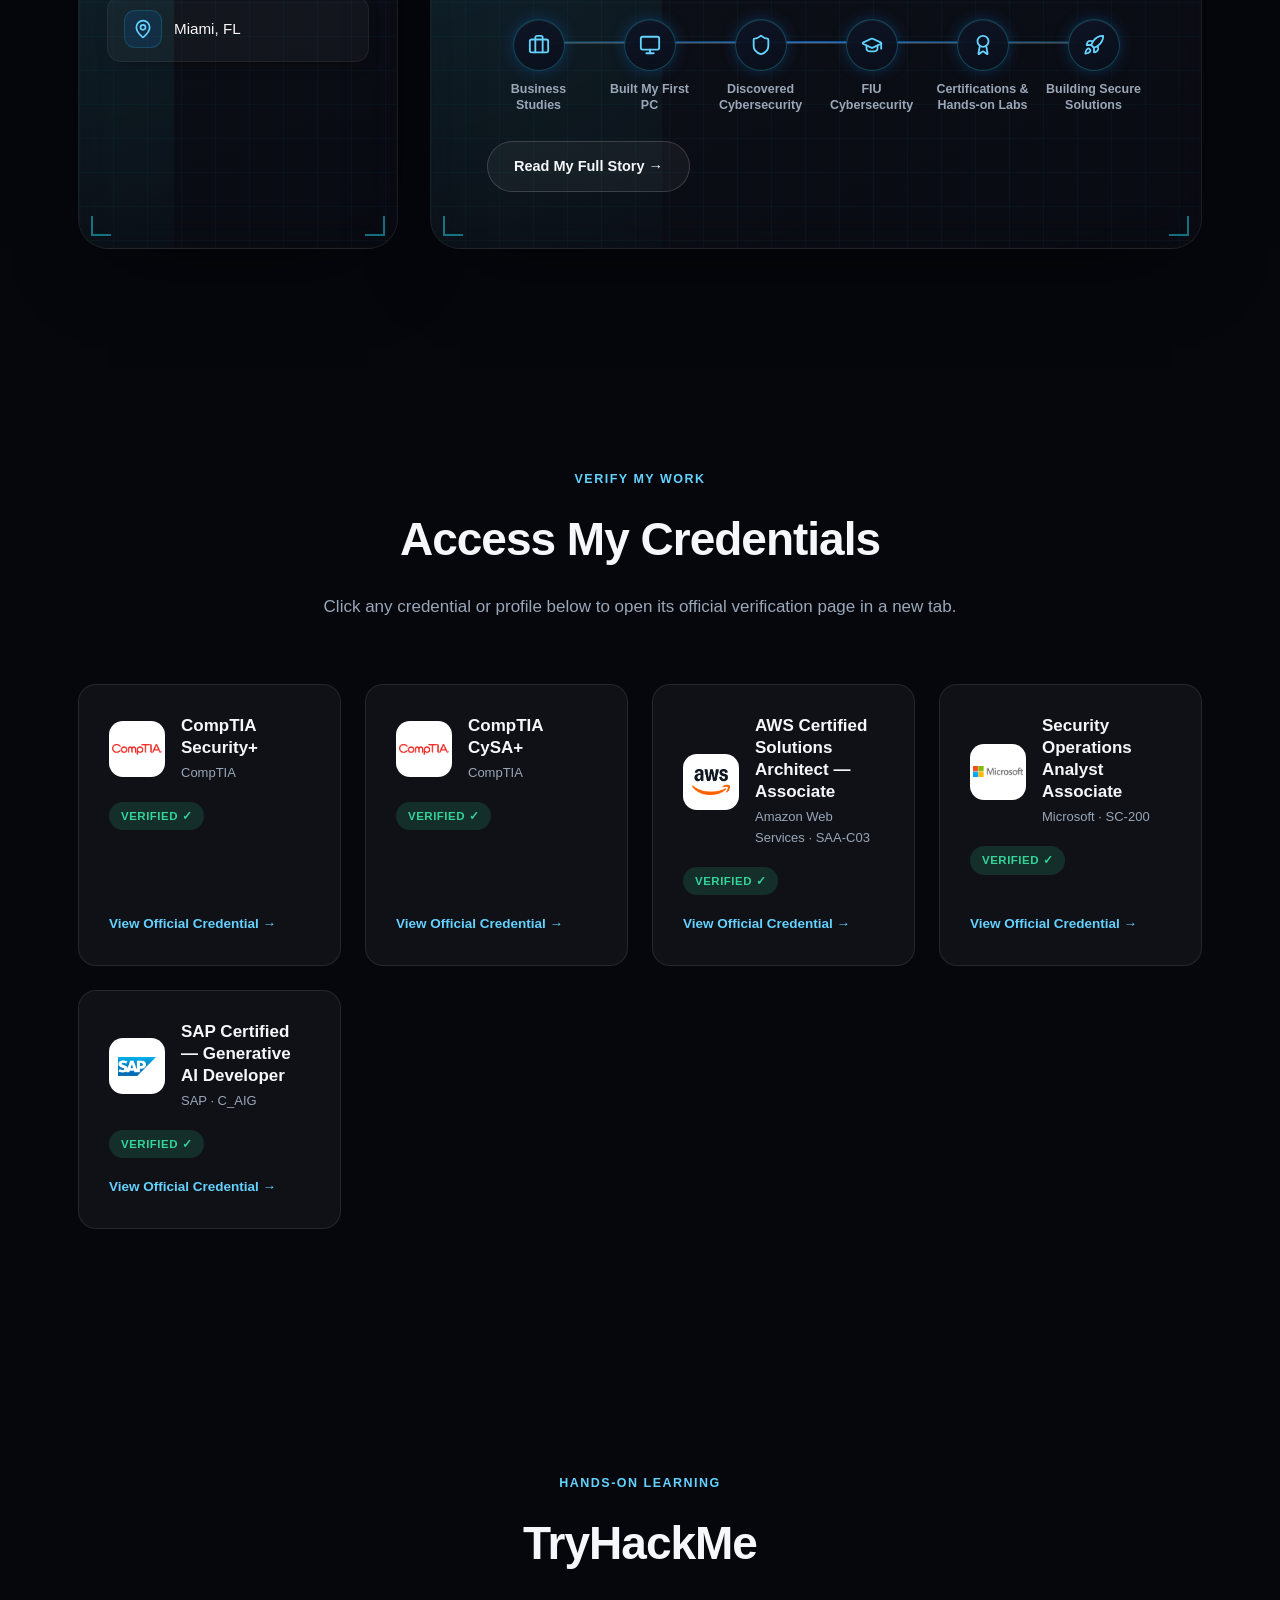
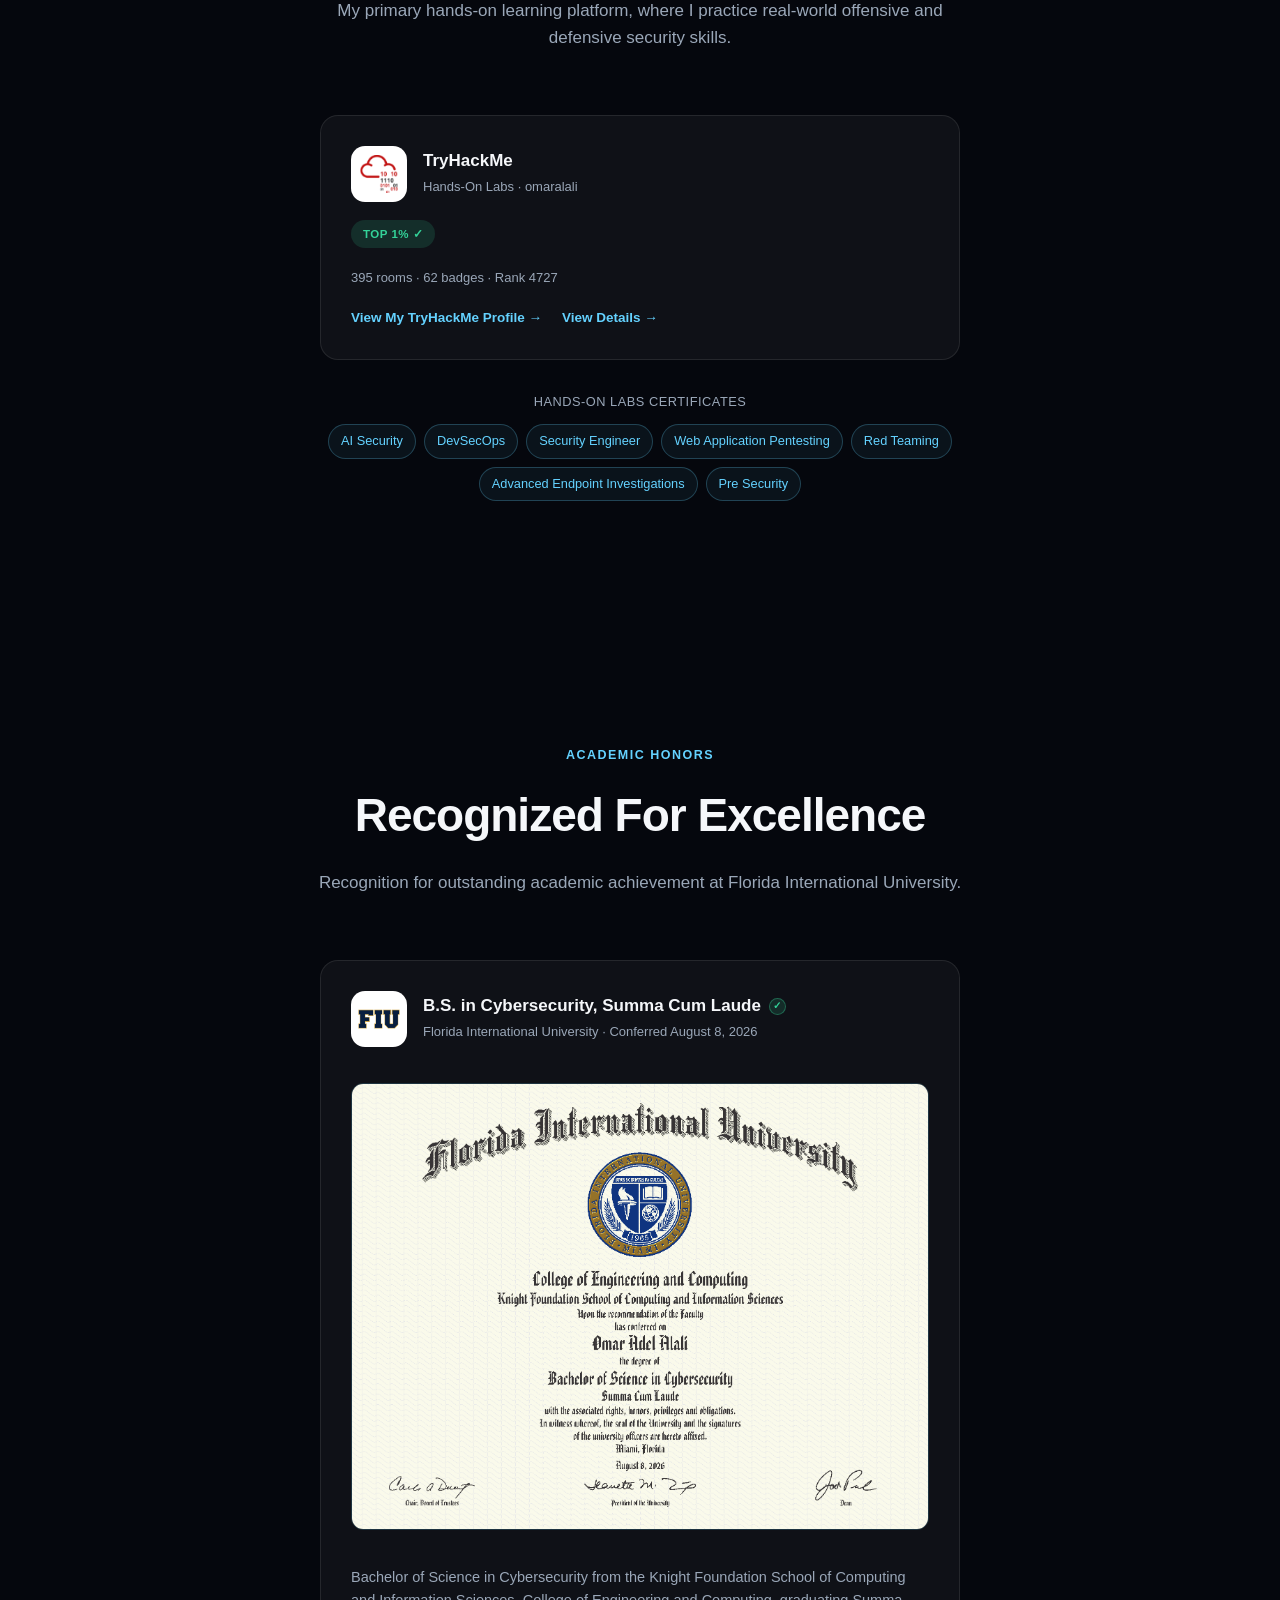
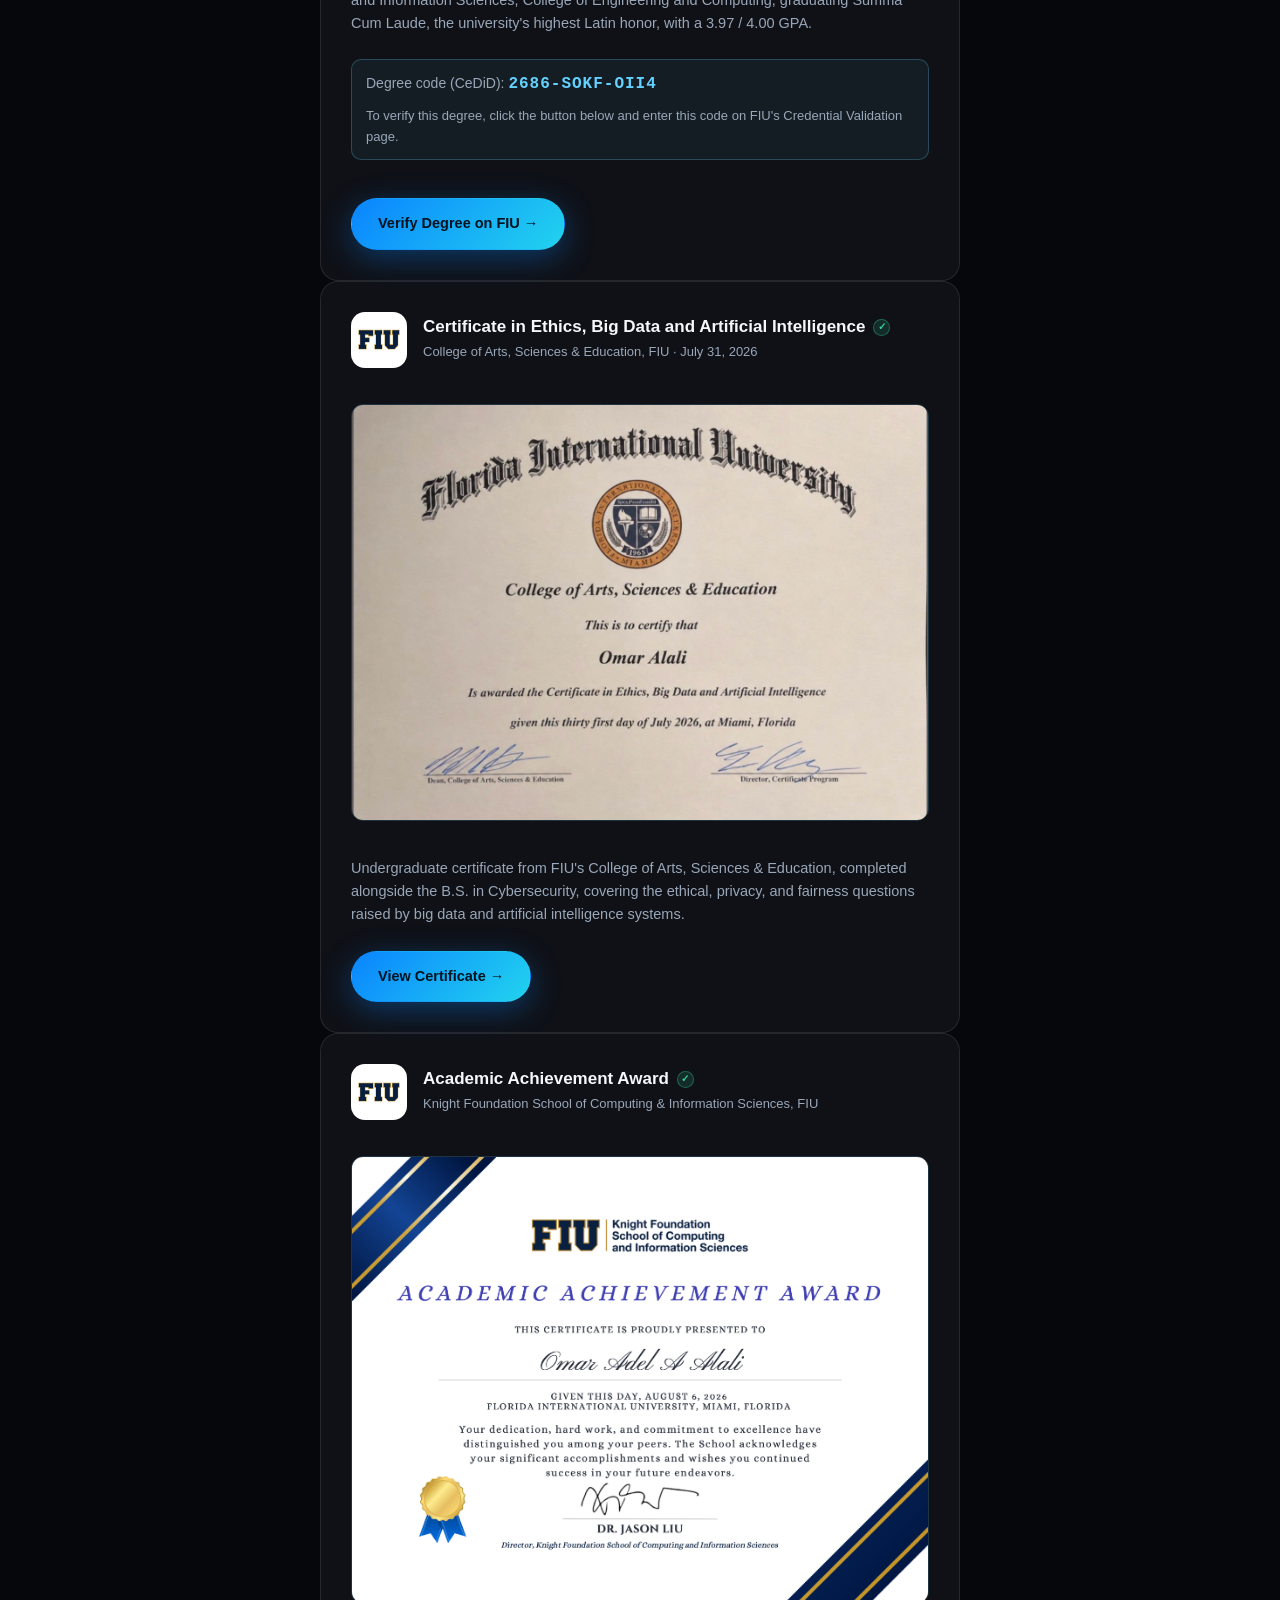
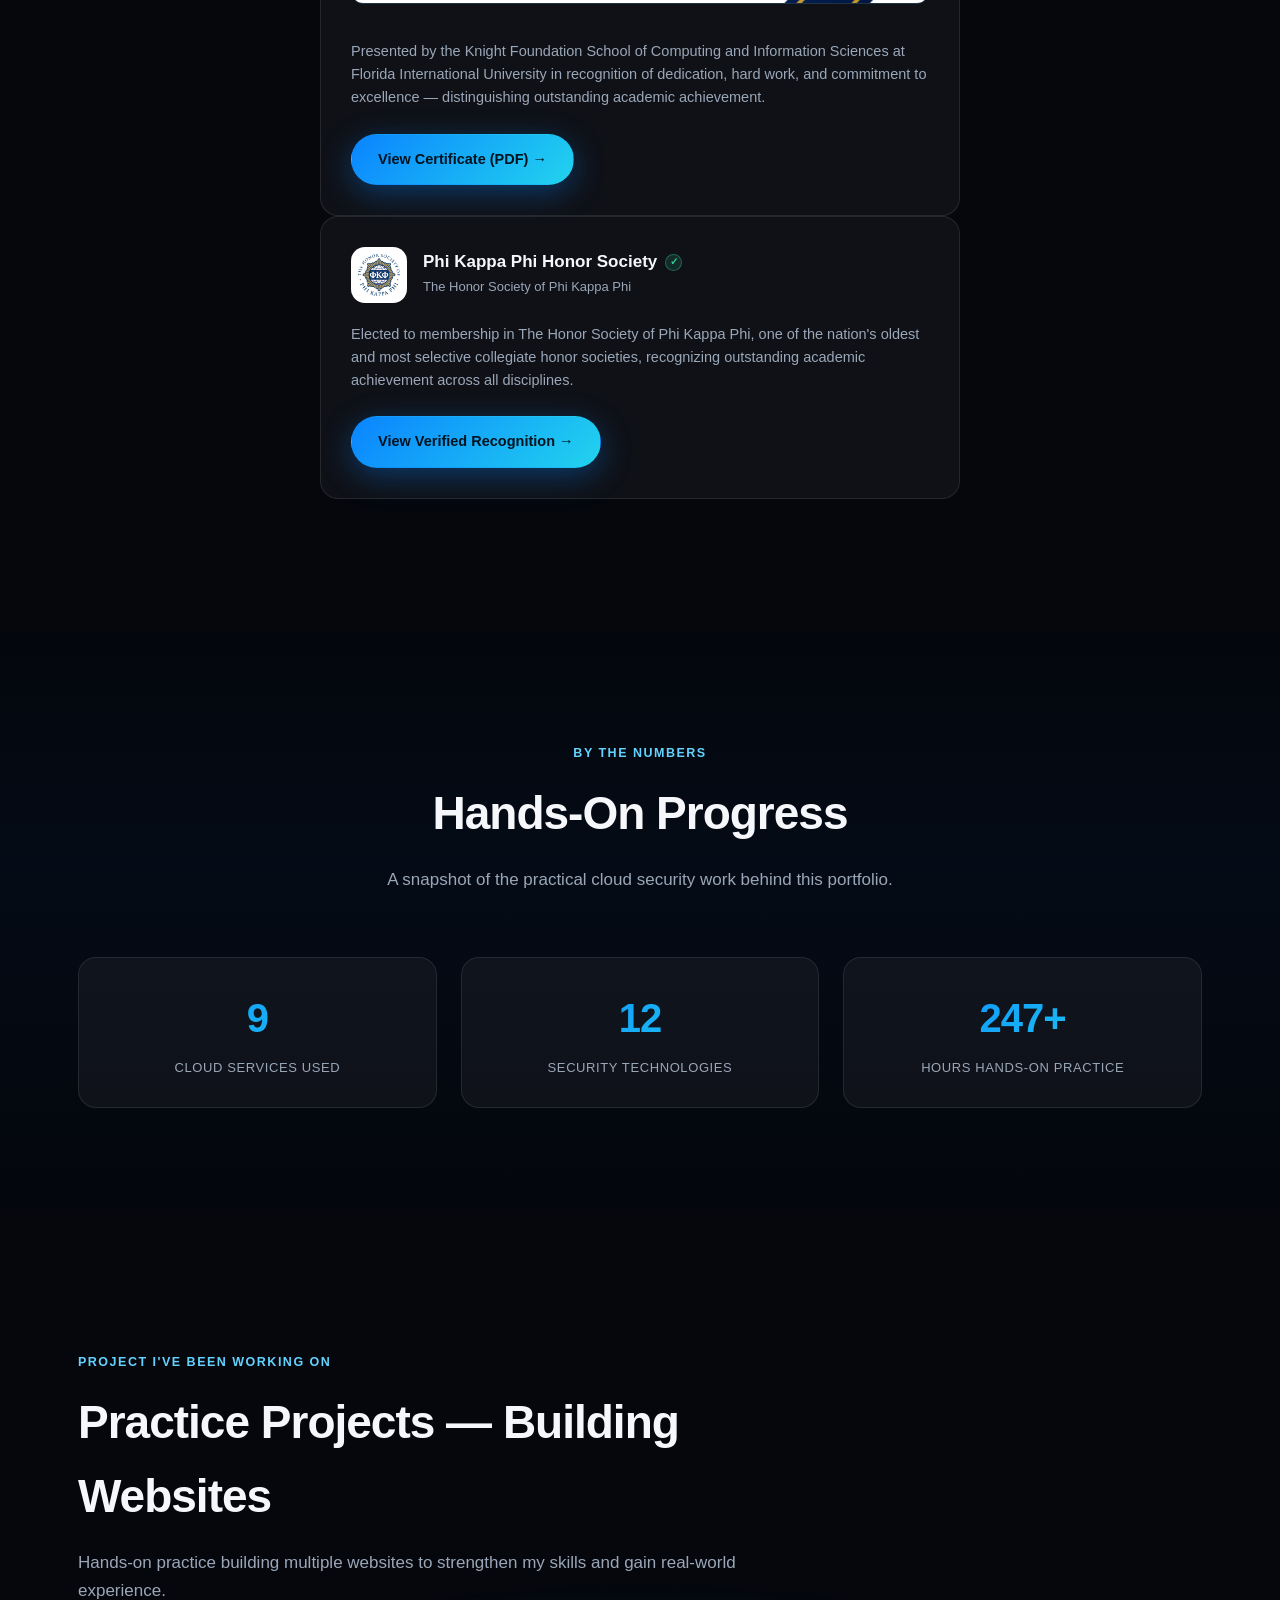
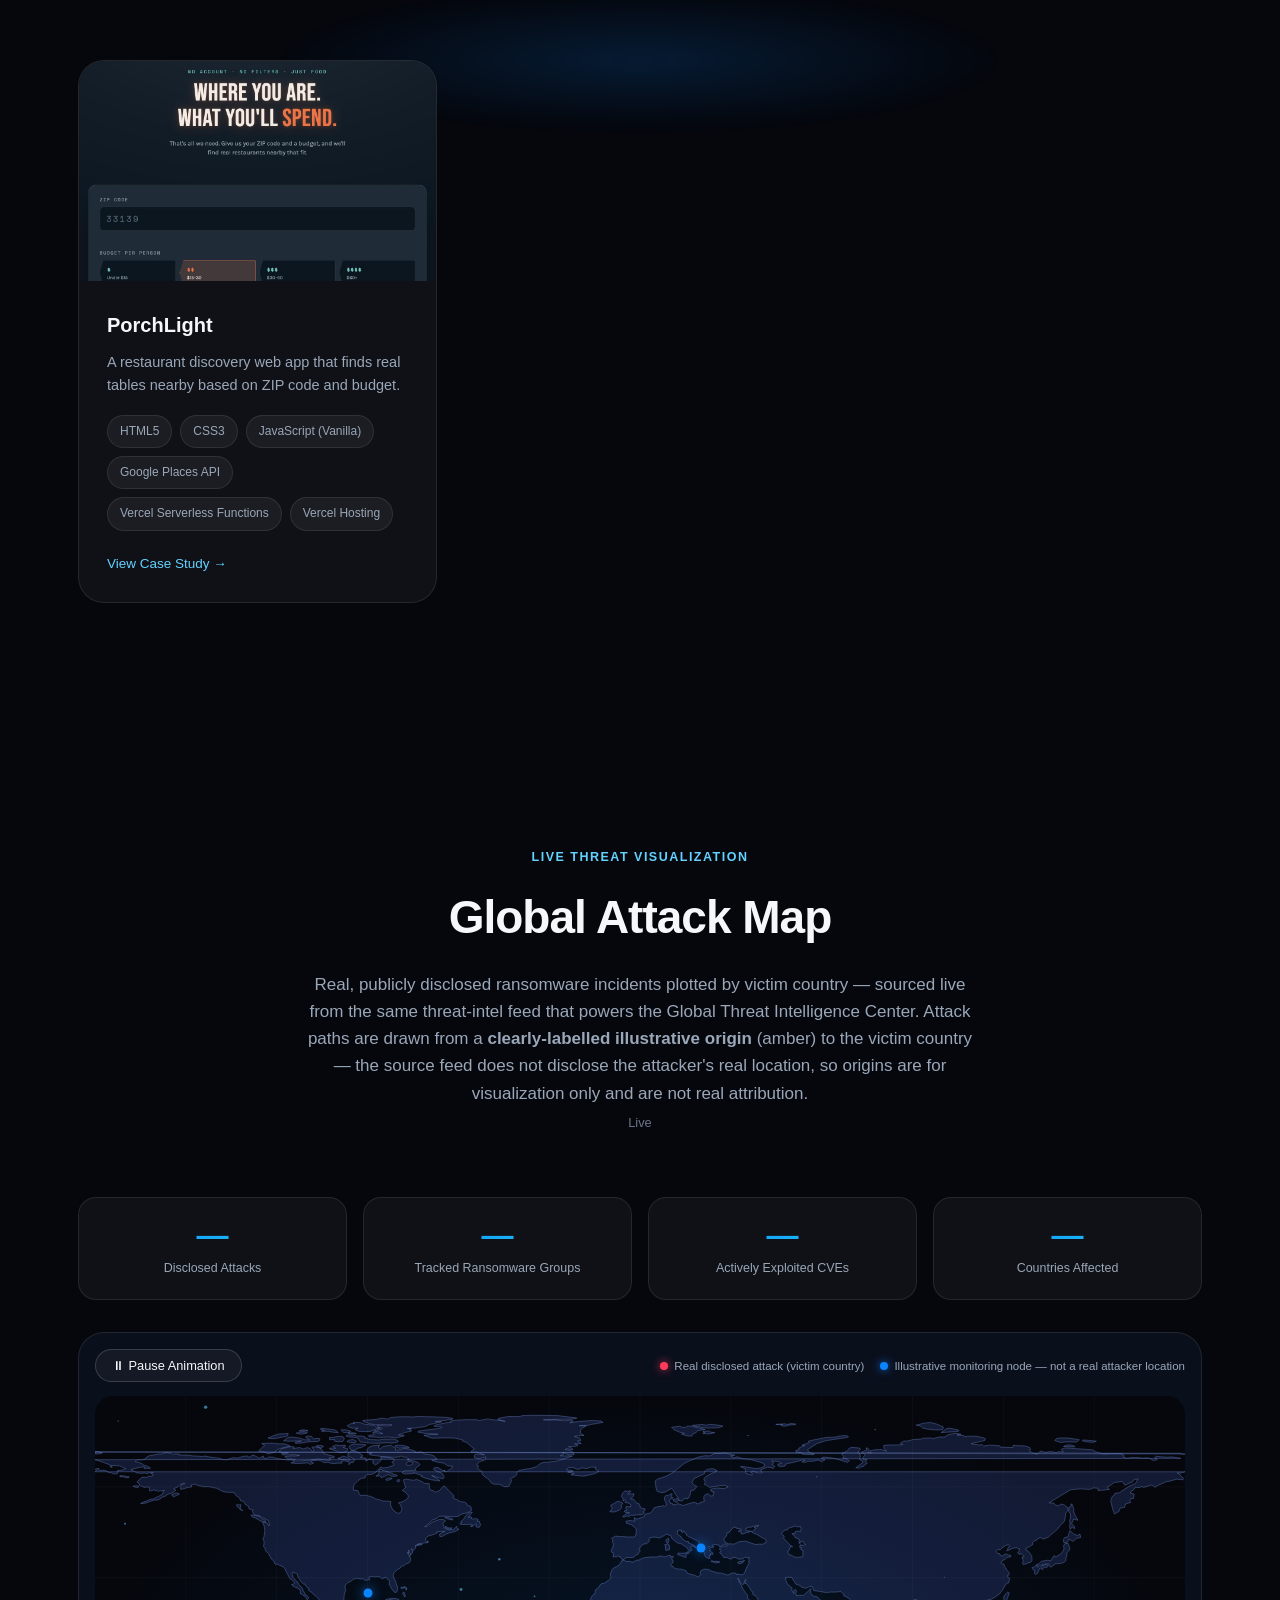
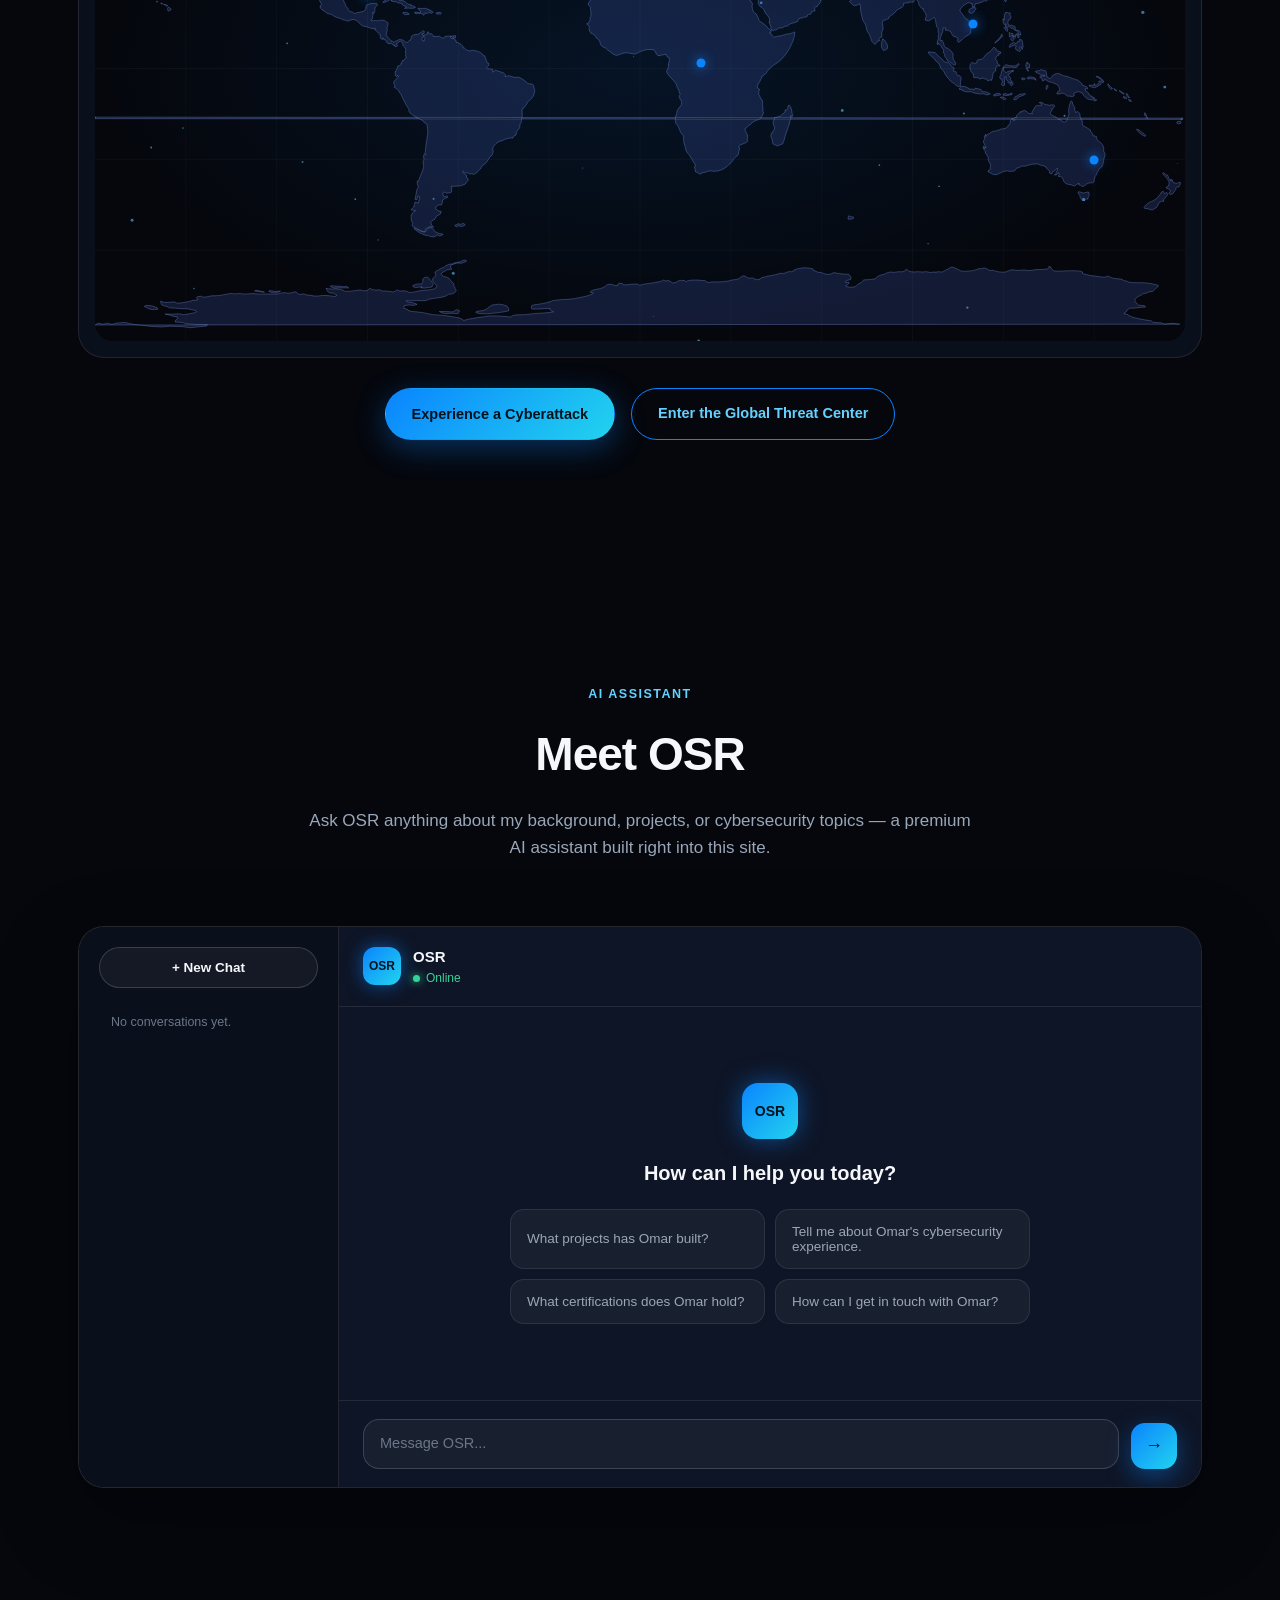
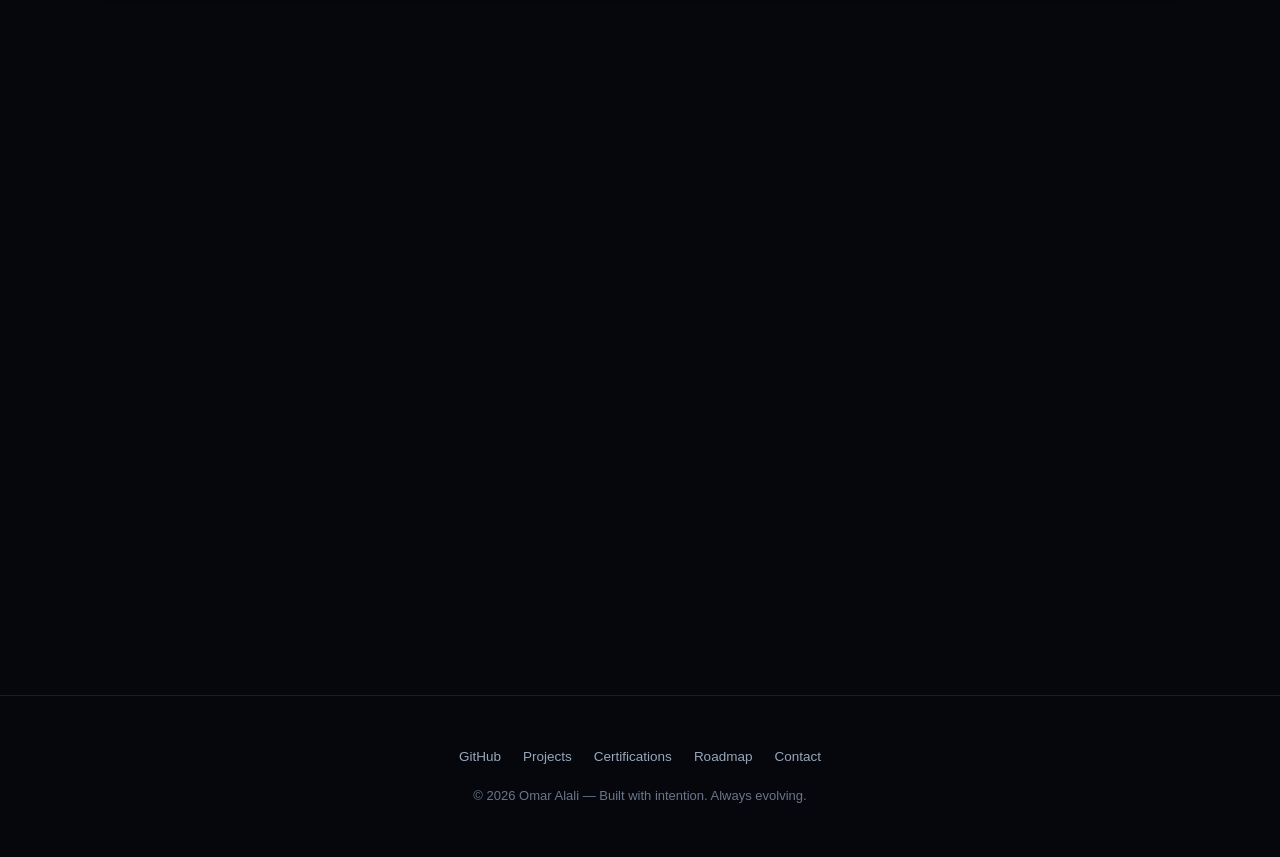
==== commit 18a8de63: "Use the SAP logo on the homepage SAP certification card Co-Authored-By: Claude Opus 5.5 <noreply@ant" ====
--- a/index.html
+++ b/index.html
@@ -187,7 +187,7 @@
 </a>
 <a class="cert-card" href="https://www.credly.com/badges/41b8ece1-0e7a-4a1b-8005-e92824032eb1" target="_blank" rel="noopener noreferrer" style="text-decoration:none;color:inherit;" aria-label="Verify SAP Certified Generative AI Developer credential (opens in a new tab)">
 <div class="cert-top">
-<div class="cert-logo">SAP</div>
+<div class="cert-logo cert-logo-brand"><img src="assets/images/sap-logo.png" alt="SAP logo" loading="lazy"></div>
 <div>
 <div class="cert-title">SAP Certified &mdash; Generative AI Developer</div>
 <div class="cert-issuer">SAP &middot; C_AIG</div>
